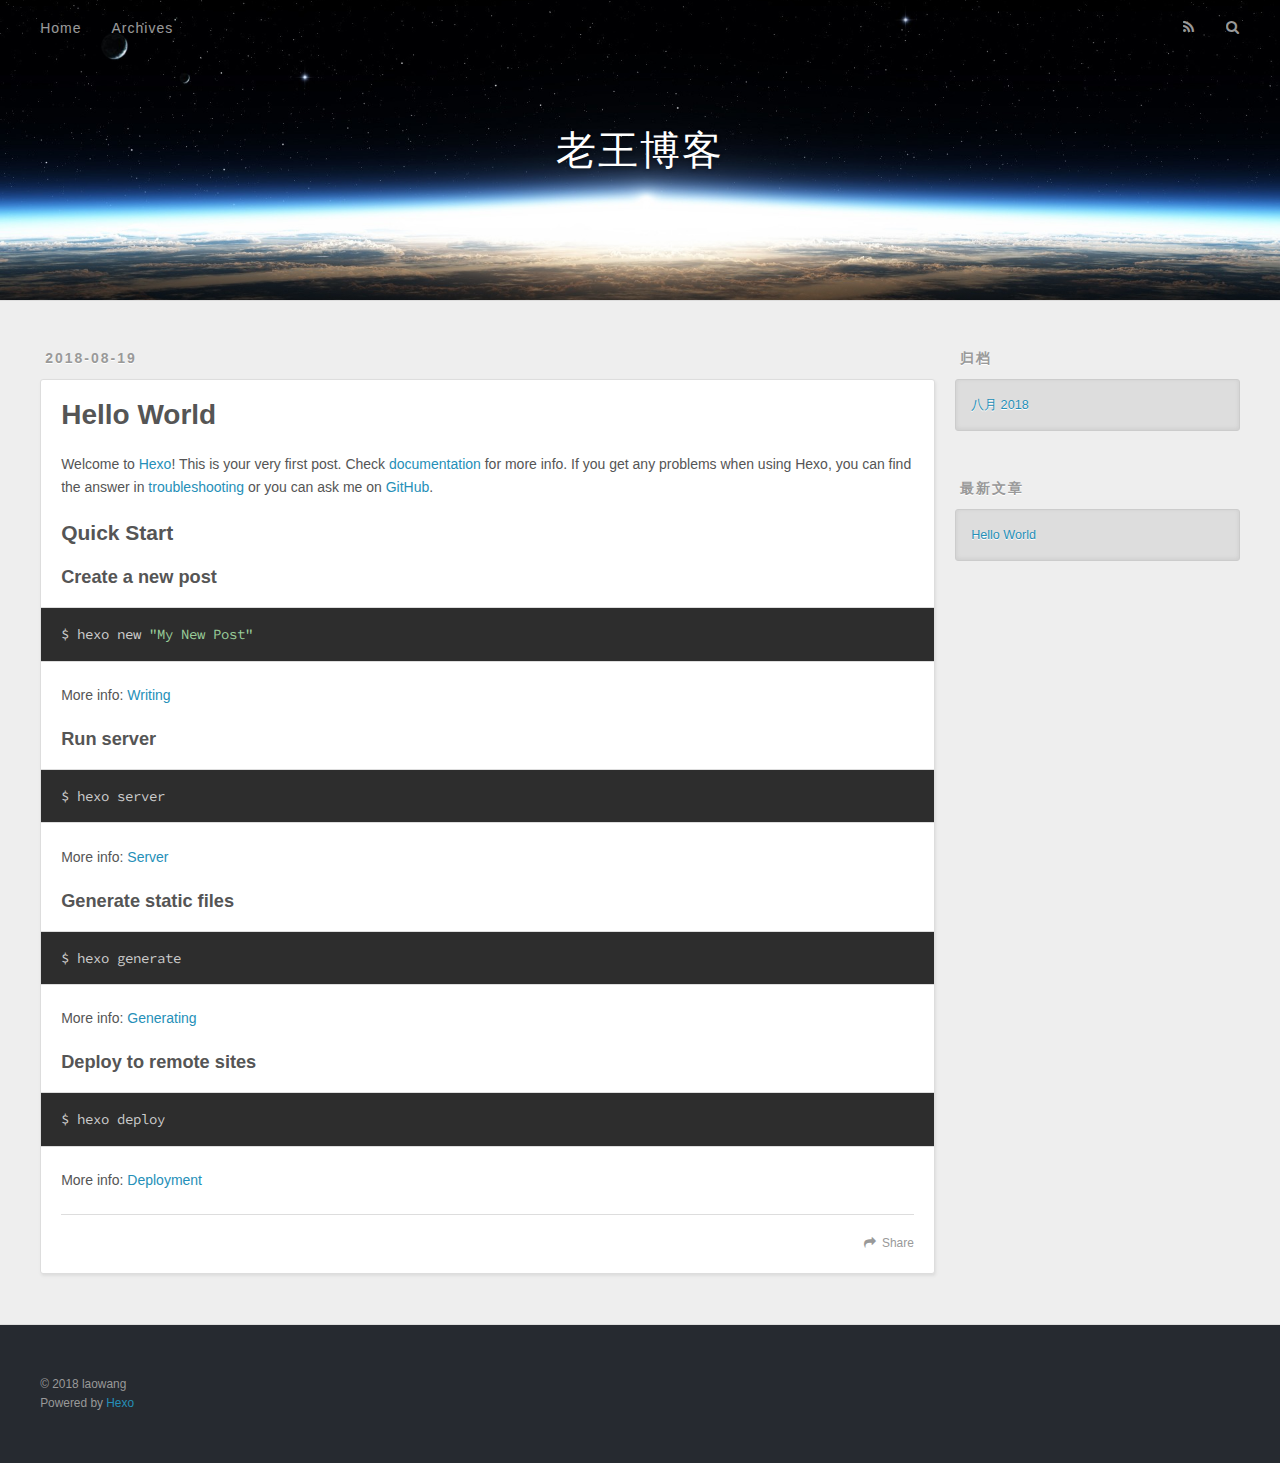
==== index.html @ c9d9ea9e "Site updated: 2018-08-23 19:59:49" ====
<!DOCTYPE html>
<html>
<head>
  <meta charset="utf-8">
  

  
  <title>老王博客</title>
  <meta name="viewport" content="width=device-width, initial-scale=1, maximum-scale=1">
  <meta name="description" content="老王在 Github 上的个人博客">
<meta property="og:type" content="website">
<meta property="og:title" content="老王博客">
<meta property="og:url" content="http://54laowang.github.io/index.html">
<meta property="og:site_name" content="老王博客">
<meta property="og:description" content="老王在 Github 上的个人博客">
<meta property="og:locale" content="zh-CN">
<meta name="twitter:card" content="summary">
<meta name="twitter:title" content="老王博客">
<meta name="twitter:description" content="老王在 Github 上的个人博客">
  
    <link rel="alternate" href="/atom.xml" title="老王博客" type="application/atom+xml">
  
  
    <link rel="icon" href="/favicon.png">
  
  
    <link href="//fonts.googleapis.com/css?family=Source+Code+Pro" rel="stylesheet" type="text/css">
  
  <link rel="stylesheet" href="/css/style.css">
</head>

<body>
  <div id="container">
    <div id="wrap">
      <header id="header">
  <div id="banner"></div>
  <div id="header-outer" class="outer">
    <div id="header-title" class="inner">
      <h1 id="logo-wrap">
        <a href="/" id="logo">老王博客</a>
      </h1>
      
    </div>
    <div id="header-inner" class="inner">
      <nav id="main-nav">
        <a id="main-nav-toggle" class="nav-icon"></a>
        
          <a class="main-nav-link" href="/">Home</a>
        
          <a class="main-nav-link" href="/archives">Archives</a>
        
      </nav>
      <nav id="sub-nav">
        
          <a id="nav-rss-link" class="nav-icon" href="/atom.xml" title="RSS Feed"></a>
        
        <a id="nav-search-btn" class="nav-icon" title="搜索"></a>
      </nav>
      <div id="search-form-wrap">
        <form action="//google.com/search" method="get" accept-charset="UTF-8" class="search-form"><input type="search" name="q" class="search-form-input" placeholder="Search"><button type="submit" class="search-form-submit">&#xF002;</button><input type="hidden" name="sitesearch" value="http://54laowang.github.io"></form>
      </div>
    </div>
  </div>
</header>
      <div class="outer">
        <section id="main">
  
    <article id="post-hello-world" class="article article-type-post" itemscope itemprop="blogPost">
  <div class="article-meta">
    <a href="/2018/08/19/hello-world/" class="article-date">
  <time datetime="2018-08-19T14:00:17.693Z" itemprop="datePublished">2018-08-19</time>
</a>
    
  </div>
  <div class="article-inner">
    
    
      <header class="article-header">
        
  
    <h1 itemprop="name">
      <a class="article-title" href="/2018/08/19/hello-world/">Hello World</a>
    </h1>
  

      </header>
    
    <div class="article-entry" itemprop="articleBody">
      
        <p>Welcome to <a href="https://hexo.io/" target="_blank" rel="noopener">Hexo</a>! This is your very first post. Check <a href="https://hexo.io/docs/" target="_blank" rel="noopener">documentation</a> for more info. If you get any problems when using Hexo, you can find the answer in <a href="https://hexo.io/docs/troubleshooting.html" target="_blank" rel="noopener">troubleshooting</a> or you can ask me on <a href="https://github.com/hexojs/hexo/issues" target="_blank" rel="noopener">GitHub</a>.</p>
<h2 id="Quick-Start"><a href="#Quick-Start" class="headerlink" title="Quick Start"></a>Quick Start</h2><h3 id="Create-a-new-post"><a href="#Create-a-new-post" class="headerlink" title="Create a new post"></a>Create a new post</h3><figure class="highlight bash"><table><tr><td class="code"><pre><span class="line">$ hexo new <span class="string">"My New Post"</span></span><br></pre></td></tr></table></figure>
<p>More info: <a href="https://hexo.io/docs/writing.html" target="_blank" rel="noopener">Writing</a></p>
<h3 id="Run-server"><a href="#Run-server" class="headerlink" title="Run server"></a>Run server</h3><figure class="highlight bash"><table><tr><td class="code"><pre><span class="line">$ hexo server</span><br></pre></td></tr></table></figure>
<p>More info: <a href="https://hexo.io/docs/server.html" target="_blank" rel="noopener">Server</a></p>
<h3 id="Generate-static-files"><a href="#Generate-static-files" class="headerlink" title="Generate static files"></a>Generate static files</h3><figure class="highlight bash"><table><tr><td class="code"><pre><span class="line">$ hexo generate</span><br></pre></td></tr></table></figure>
<p>More info: <a href="https://hexo.io/docs/generating.html" target="_blank" rel="noopener">Generating</a></p>
<h3 id="Deploy-to-remote-sites"><a href="#Deploy-to-remote-sites" class="headerlink" title="Deploy to remote sites"></a>Deploy to remote sites</h3><figure class="highlight bash"><table><tr><td class="code"><pre><span class="line">$ hexo deploy</span><br></pre></td></tr></table></figure>
<p>More info: <a href="https://hexo.io/docs/deployment.html" target="_blank" rel="noopener">Deployment</a></p>

      
    </div>
    <footer class="article-footer">
      <a data-url="http://54laowang.github.io/2018/08/19/hello-world/" data-id="cjl10sumn0000iwtxurphj8ek" class="article-share-link">Share</a>
      
      
    </footer>
  </div>
  
</article>


  


</section>
        
          <aside id="sidebar">
  
    

  
    

  
    
  
    
  <div class="widget-wrap">
    <h3 class="widget-title">归档</h3>
    <div class="widget">
      <ul class="archive-list"><li class="archive-list-item"><a class="archive-list-link" href="/archives/2018/08/">八月 2018</a></li></ul>
    </div>
  </div>


  
    
  <div class="widget-wrap">
    <h3 class="widget-title">最新文章</h3>
    <div class="widget">
      <ul>
        
          <li>
            <a href="/2018/08/19/hello-world/">Hello World</a>
          </li>
        
      </ul>
    </div>
  </div>

  
</aside>
        
      </div>
      <footer id="footer">
  
  <div class="outer">
    <div id="footer-info" class="inner">
      &copy; 2018 laowang<br>
      Powered by <a href="http://hexo.io/" target="_blank">Hexo</a>
    </div>
  </div>
</footer>
    </div>
    <nav id="mobile-nav">
  
    <a href="/" class="mobile-nav-link">Home</a>
  
    <a href="/archives" class="mobile-nav-link">Archives</a>
  
</nav>
    

<script src="http://apps.bdimg.com/libs/jquery/2.1.3/jquery.min.js"></script>


  <link rel="stylesheet" href="/fancybox/jquery.fancybox.css">
  <script src="/fancybox/jquery.fancybox.pack.js"></script>


<script src="/js/script.js"></script>



  </div>
</body>
</html>
---- css/style.css ----
body {
  width: 100%;
}
body:before,
body:after {
  content: "";
  display: table;
}
body:after {
  clear: both;
}
html,
body,
div,
span,
applet,
object,
iframe,
h1,
h2,
h3,
h4,
h5,
h6,
p,
blockquote,
pre,
a,
abbr,
acronym,
address,
big,
cite,
code,
del,
dfn,
em,
img,
ins,
kbd,
q,
s,
samp,
small,
strike,
strong,
sub,
sup,
tt,
var,
dl,
dt,
dd,
ol,
ul,
li,
fieldset,
form,
label,
legend,
table,
caption,
tbody,
tfoot,
thead,
tr,
th,
td {
  margin: 0;
  padding: 0;
  border: 0;
  outline: 0;
  font-weight: inherit;
  font-style: inherit;
  font-family: inherit;
  font-size: 100%;
  vertical-align: baseline;
}
body {
  line-height: 1;
  color: #000;
  background: #fff;
}
ol,
ul {
  list-style: none;
}
table {
  border-collapse: separate;
  border-spacing: 0;
  vertical-align: middle;
}
caption,
th,
td {
  text-align: left;
  font-weight: normal;
  vertical-align: middle;
}
a img {
  border: none;
}
input,
button {
  margin: 0;
  padding: 0;
}
input::-moz-focus-inner,
button::-moz-focus-inner {
  border: 0;
  padding: 0;
}
@font-face {
  font-family: FontAwesome;
  font-style: normal;
  font-weight: normal;
  src: url("fonts/fontawesome-webfont.eot?v=#4.0.3");
  src: url("fonts/fontawesome-webfont.eot?#iefix&v=#4.0.3") format("embedded-opentype"), url("fonts/fontawesome-webfont.woff?v=#4.0.3") format("woff"), url("fonts/fontawesome-webfont.ttf?v=#4.0.3") format("truetype"), url("fonts/fontawesome-webfont.svg#fontawesomeregular?v=#4.0.3") format("svg");
}
html,
body,
#container {
  height: 100%;
}
body {
  background: #eee;
  font: 14px -apple-system, BlinkMacSystemFont, "Segoe UI", "Roboto", "Oxygen", "Ubuntu", "Cantarell", "Fira Sans", "Droid Sans", "Helvetica Neue", sans-serif;
  -webkit-text-size-adjust: 100%;
}
.outer {
  max-width: 1220px;
  margin: 0 auto;
  padding: 0 20px;
}
.outer:before,
.outer:after {
  content: "";
  display: table;
}
.outer:after {
  clear: both;
}
.inner {
  display: inline;
  float: left;
  width: 98.33333333333333%;
  margin: 0 0.833333333333333%;
}
.left,
.alignleft {
  float: left;
}
.right,
.alignright {
  float: right;
}
.clear {
  clear: both;
}
#container {
  position: relative;
}
.mobile-nav-on {
  overflow: hidden;
}
#wrap {
  height: 100%;
  width: 100%;
  position: absolute;
  top: 0;
  left: 0;
  -webkit-transition: 0.2s ease-out;
  -moz-transition: 0.2s ease-out;
  -ms-transition: 0.2s ease-out;
  transition: 0.2s ease-out;
  z-index: 1;
  background: #eee;
}
.mobile-nav-on #wrap {
  left: 280px;
}
@media screen and (min-width: 768px) {
  #main {
    display: inline;
    float: left;
    width: 73.33333333333333%;
    margin: 0 0.833333333333333%;
  }
}
.article-date,
.article-category-link,
.archive-year,
.widget-title {
  text-decoration: none;
  text-transform: uppercase;
  letter-spacing: 2px;
  color: #999;
  margin-bottom: 1em;
  margin-left: 5px;
  line-height: 1em;
  text-shadow: 0 1px #fff;
  font-weight: bold;
}
.article-inner,
.archive-article-inner {
  background: #fff;
  -webkit-box-shadow: 1px 2px 3px #ddd;
  box-shadow: 1px 2px 3px #ddd;
  border: 1px solid #ddd;
  border-radius: 3px;
}
.article-entry h1,
.widget h1 {
  font-size: 2em;
}
.article-entry h2,
.widget h2 {
  font-size: 1.5em;
}
.article-entry h3,
.widget h3 {
  font-size: 1.3em;
}
.article-entry h4,
.widget h4 {
  font-size: 1.2em;
}
.article-entry h5,
.widget h5 {
  font-size: 1em;
}
.article-entry h6,
.widget h6 {
  font-size: 1em;
  color: #999;
}
.article-entry hr,
.widget hr {
  border: 1px dashed #ddd;
}
.article-entry strong,
.widget strong {
  font-weight: bold;
}
.article-entry em,
.widget em,
.article-entry cite,
.widget cite {
  font-style: italic;
}
.article-entry sup,
.widget sup,
.article-entry sub,
.widget sub {
  font-size: 0.75em;
  line-height: 0;
  position: relative;
  vertical-align: baseline;
}
.article-entry sup,
.widget sup {
  top: -0.5em;
}
.article-entry sub,
.widget sub {
  bottom: -0.2em;
}
.article-entry small,
.widget small {
  font-size: 0.85em;
}
.article-entry acronym,
.widget acronym,
.article-entry abbr,
.widget abbr {
  border-bottom: 1px dotted;
}
.article-entry ul,
.widget ul,
.article-entry ol,
.widget ol,
.article-entry dl,
.widget dl {
  margin: 0 20px;
  line-height: 1.6em;
}
.article-entry ul ul,
.widget ul ul,
.article-entry ol ul,
.widget ol ul,
.article-entry ul ol,
.widget ul ol,
.article-entry ol ol,
.widget ol ol {
  margin-top: 0;
  margin-bottom: 0;
}
.article-entry ul,
.widget ul {
  list-style: disc;
}
.article-entry ol,
.widget ol {
  list-style: decimal;
}
.article-entry dt,
.widget dt {
  font-weight: bold;
}
#header {
  height: 300px;
  position: relative;
  border-bottom: 1px solid #ddd;
}
#header:before,
#header:after {
  content: "";
  position: absolute;
  left: 0;
  right: 0;
  height: 40px;
}
#header:before {
  top: 0;
  background: -webkit-linear-gradient(rgba(0,0,0,0.2), transparent);
  background: -moz-linear-gradient(rgba(0,0,0,0.2), transparent);
  background: -ms-linear-gradient(rgba(0,0,0,0.2), transparent);
  background: linear-gradient(rgba(0,0,0,0.2), transparent);
}
#header:after {
  bottom: 0;
  background: -webkit-linear-gradient(transparent, rgba(0,0,0,0.2));
  background: -moz-linear-gradient(transparent, rgba(0,0,0,0.2));
  background: -ms-linear-gradient(transparent, rgba(0,0,0,0.2));
  background: linear-gradient(transparent, rgba(0,0,0,0.2));
}
#header-outer {
  height: 100%;
  position: relative;
}
#header-inner {
  position: relative;
  overflow: hidden;
}
#banner {
  position: absolute;
  top: 0;
  left: 0;
  width: 100%;
  height: 100%;
  background: url("images/banner.jpg") center #000;
  -webkit-background-size: cover;
  -moz-background-size: cover;
  background-size: cover;
  z-index: -1;
}
#header-title {
  text-align: center;
  height: 40px;
  position: absolute;
  top: 50%;
  left: 0;
  margin-top: -20px;
}
#logo,
#subtitle {
  text-decoration: none;
  color: #fff;
  font-weight: 300;
  text-shadow: 0 1px 4px rgba(0,0,0,0.3);
}
#logo {
  font-size: 40px;
  line-height: 40px;
  letter-spacing: 2px;
}
#subtitle {
  font-size: 16px;
  line-height: 16px;
  letter-spacing: 1px;
}
#subtitle-wrap {
  margin-top: 16px;
}
#main-nav {
  float: left;
  margin-left: -15px;
}
.nav-icon,
.main-nav-link {
  float: left;
  color: #fff;
  opacity: 0.6;
  text-decoration: none;
  text-shadow: 0 1px rgba(0,0,0,0.2);
  -webkit-transition: opacity 0.2s;
  -moz-transition: opacity 0.2s;
  -ms-transition: opacity 0.2s;
  transition: opacity 0.2s;
  display: block;
  padding: 20px 15px;
}
.nav-icon:hover,
.main-nav-link:hover {
  opacity: 1;
}
.nav-icon {
  font-family: FontAwesome;
  text-align: center;
  font-size: 14px;
  width: 14px;
  height: 14px;
  padding: 20px 15px;
  position: relative;
  cursor: pointer;
}
.main-nav-link {
  font-weight: 300;
  letter-spacing: 1px;
}
@media screen and (max-width: 479px) {
  .main-nav-link {
    display: none;
  }
}
#main-nav-toggle {
  display: none;
}
#main-nav-toggle:before {
  content: "\f0c9";
}
@media screen and (max-width: 479px) {
  #main-nav-toggle {
    display: block;
  }
}
#sub-nav {
  float: right;
  margin-right: -15px;
}
#nav-rss-link:before {
  content: "\f09e";
}
#nav-search-btn:before {
  content: "\f002";
}
#search-form-wrap {
  position: absolute;
  top: 15px;
  width: 150px;
  height: 30px;
  right: -150px;
  opacity: 0;
  -webkit-transition: 0.2s ease-out;
  -moz-transition: 0.2s ease-out;
  -ms-transition: 0.2s ease-out;
  transition: 0.2s ease-out;
}
#search-form-wrap.on {
  opacity: 1;
  right: 0;
}
@media screen and (max-width: 479px) {
  #search-form-wrap {
    width: 100%;
    right: -100%;
  }
}
.search-form {
  position: absolute;
  top: 0;
  left: 0;
  right: 0;
  background: #fff;
  padding: 5px 15px;
  border-radius: 15px;
  -webkit-box-shadow: 0 0 10px rgba(0,0,0,0.3);
  box-shadow: 0 0 10px rgba(0,0,0,0.3);
}
.search-form-input {
  border: none;
  background: none;
  color: #555;
  width: 100%;
  font: 13px -apple-system, BlinkMacSystemFont, "Segoe UI", "Roboto", "Oxygen", "Ubuntu", "Cantarell", "Fira Sans", "Droid Sans", "Helvetica Neue", sans-serif;
  outline: none;
}
.search-form-input::-webkit-search-results-decoration,
.search-form-input::-webkit-search-cancel-button {
  -webkit-appearance: none;
}
.search-form-submit {
  position: absolute;
  top: 50%;
  right: 10px;
  margin-top: -7px;
  font: 13px FontAwesome;
  border: none;
  background: none;
  color: #bbb;
  cursor: pointer;
}
.search-form-submit:hover,
.search-form-submit:focus {
  color: #777;
}
.article {
  margin: 50px 0;
}
.article-inner {
  overflow: hidden;
}
.article-meta:before,
.article-meta:after {
  content: "";
  display: table;
}
.article-meta:after {
  clear: both;
}
.article-date {
  float: left;
}
.article-category {
  float: left;
  line-height: 1em;
  color: #ccc;
  text-shadow: 0 1px #fff;
  margin-left: 8px;
}
.article-category:before {
  content: "\2022";
}
.article-category-link {
  margin: 0 12px 1em;
}
.article-header {
  padding: 20px 20px 0;
}
.article-title {
  text-decoration: none;
  font-size: 2em;
  font-weight: bold;
  color: #555;
  line-height: 1.1em;
  -webkit-transition: color 0.2s;
  -moz-transition: color 0.2s;
  -ms-transition: color 0.2s;
  transition: color 0.2s;
}
a.article-title:hover {
  color: #258fb8;
}
.article-entry {
  color: #555;
  padding: 0 20px;
}
.article-entry:before,
.article-entry:after {
  content: "";
  display: table;
}
.article-entry:after {
  clear: both;
}
.article-entry p,
.article-entry table {
  line-height: 1.6em;
  margin: 1.6em 0;
}
.article-entry h1,
.article-entry h2,
.article-entry h3,
.article-entry h4,
.article-entry h5,
.article-entry h6 {
  font-weight: bold;
}
.article-entry h1,
.article-entry h2,
.article-entry h3,
.article-entry h4,
.article-entry h5,
.article-entry h6 {
  line-height: 1.1em;
  margin: 1.1em 0;
}
.article-entry a {
  color: #258fb8;
  text-decoration: none;
}
.article-entry a:hover {
  text-decoration: underline;
}
.article-entry ul,
.article-entry ol,
.article-entry dl {
  margin-top: 1.6em;
  margin-bottom: 1.6em;
}
.article-entry img,
.article-entry video {
  max-width: 100%;
  height: auto;
  display: block;
  margin: auto;
}
.article-entry iframe {
  border: none;
}
.article-entry table {
  width: 100%;
  border-collapse: collapse;
  border-spacing: 0;
}
.article-entry th {
  font-weight: bold;
  border-bottom: 3px solid #ddd;
  padding-bottom: 0.5em;
}
.article-entry td {
  border-bottom: 1px solid #ddd;
  padding: 10px 0;
}
.article-entry blockquote {
  font-family: Georgia, "Times New Roman", serif;
  font-size: 1.4em;
  margin: 1.6em 20px;
  text-align: center;
}
.article-entry blockquote footer {
  font-size: 14px;
  margin: 1.6em 0;
  font-family: -apple-system, BlinkMacSystemFont, "Segoe UI", "Roboto", "Oxygen", "Ubuntu", "Cantarell", "Fira Sans", "Droid Sans", "Helvetica Neue", sans-serif;
}
.article-entry blockquote footer cite:before {
  content: "—";
  padding: 0 0.5em;
}
.article-entry .pullquote {
  text-align: left;
  width: 45%;
  margin: 0;
}
.article-entry .pullquote.left {
  margin-left: 0.5em;
  margin-right: 1em;
}
.article-entry .pullquote.right {
  margin-right: 0.5em;
  margin-left: 1em;
}
.article-entry .caption {
  color: #999;
  display: block;
  font-size: 0.9em;
  margin-top: 0.5em;
  position: relative;
  text-align: center;
}
.article-entry .video-container {
  position: relative;
  padding-top: 56.25%;
  height: 0;
  overflow: hidden;
}
.article-entry .video-container iframe,
.article-entry .video-container object,
.article-entry .video-container embed {
  position: absolute;
  top: 0;
  left: 0;
  width: 100%;
  height: 100%;
  margin-top: 0;
}
.article-more-link a {
  display: inline-block;
  line-height: 1em;
  padding: 6px 15px;
  border-radius: 15px;
  background: #eee;
  color: #999;
  text-shadow: 0 1px #fff;
  text-decoration: none;
}
.article-more-link a:hover {
  background: #258fb8;
  color: #fff;
  text-decoration: none;
  text-shadow: 0 1px #1e7293;
}
.article-footer {
  font-size: 0.85em;
  line-height: 1.6em;
  border-top: 1px solid #ddd;
  padding-top: 1.6em;
  margin: 0 20px 20px;
}
.article-footer:before,
.article-footer:after {
  content: "";
  display: table;
}
.article-footer:after {
  clear: both;
}
.article-footer a {
  color: #999;
  text-decoration: none;
}
.article-footer a:hover {
  color: #555;
}
.article-tag-list-item {
  float: left;
  margin-right: 10px;
}
.article-tag-list-link:before {
  content: "#";
}
.article-comment-link {
  float: right;
}
.article-comment-link:before {
  content: "\f075";
  font-family: FontAwesome;
  padding-right: 8px;
}
.article-share-link {
  cursor: pointer;
  float: right;
  margin-left: 20px;
}
.article-share-link:before {
  content: "\f064";
  font-family: FontAwesome;
  padding-right: 6px;
}
#article-nav {
  position: relative;
}
#article-nav:before,
#article-nav:after {
  content: "";
  display: table;
}
#article-nav:after {
  clear: both;
}
@media screen and (min-width: 768px) {
  #article-nav {
    margin: 50px 0;
  }
  #article-nav:before {
    width: 8px;
    height: 8px;
    position: absolute;
    top: 50%;
    left: 50%;
    margin-top: -4px;
    margin-left: -4px;
    content: "";
    border-radius: 50%;
    background: #ddd;
    -webkit-box-shadow: 0 1px 2px #fff;
    box-shadow: 0 1px 2px #fff;
  }
}
.article-nav-link-wrap {
  text-decoration: none;
  text-shadow: 0 1px #fff;
  color: #999;
  -webkit-box-sizing: border-box;
  -moz-box-sizing: border-box;
  box-sizing: border-box;
  margin-top: 50px;
  text-align: center;
  display: block;
}
.article-nav-link-wrap:hover {
  color: #555;
}
@media screen and (min-width: 768px) {
  .article-nav-link-wrap {
    width: 50%;
    margin-top: 0;
  }
}
@media screen and (min-width: 768px) {
  #article-nav-newer {
    float: left;
    text-align: right;
    padding-right: 20px;
  }
}
@media screen and (min-width: 768px) {
  #article-nav-older {
    float: right;
    text-align: left;
    padding-left: 20px;
  }
}
.article-nav-caption {
  text-transform: uppercase;
  letter-spacing: 2px;
  color: #ddd;
  line-height: 1em;
  font-weight: bold;
}
#article-nav-newer .article-nav-caption {
  margin-right: -2px;
}
.article-nav-title {
  font-size: 0.85em;
  line-height: 1.6em;
  margin-top: 0.5em;
}
.article-share-box {
  position: absolute;
  display: none;
  background: #fff;
  -webkit-box-shadow: 1px 2px 10px rgba(0,0,0,0.2);
  box-shadow: 1px 2px 10px rgba(0,0,0,0.2);
  border-radius: 3px;
  margin-left: -145px;
  overflow: hidden;
  z-index: 1;
}
.article-share-box.on {
  display: block;
}
.article-share-input {
  width: 100%;
  background: none;
  -webkit-box-sizing: border-box;
  -moz-box-sizing: border-box;
  box-sizing: border-box;
  font: 14px -apple-system, BlinkMacSystemFont, "Segoe UI", "Roboto", "Oxygen", "Ubuntu", "Cantarell", "Fira Sans", "Droid Sans", "Helvetica Neue", sans-serif;
  padding: 0 15px;
  color: #555;
  outline: none;
  border: 1px solid #ddd;
  border-radius: 3px 3px 0 0;
  height: 36px;
  line-height: 36px;
}
.article-share-links {
  background: #eee;
}
.article-share-links:before,
.article-share-links:after {
  content: "";
  display: table;
}
.article-share-links:after {
  clear: both;
}
.article-share-twitter,
.article-share-facebook,
.article-share-pinterest,
.article-share-google {
  width: 50px;
  height: 36px;
  display: block;
  float: left;
  position: relative;
  color: #999;
  text-shadow: 0 1px #fff;
}
.article-share-twitter:before,
.article-share-facebook:before,
.article-share-pinterest:before,
.article-share-google:before {
  font-size: 20px;
  font-family: FontAwesome;
  width: 20px;
  height: 20px;
  position: absolute;
  top: 50%;
  left: 50%;
  margin-top: -10px;
  margin-left: -10px;
  text-align: center;
}
.article-share-twitter:hover,
.article-share-facebook:hover,
.article-share-pinterest:hover,
.article-share-google:hover {
  color: #fff;
}
.article-share-twitter:before {
  content: "\f099";
}
.article-share-twitter:hover {
  background: #00aced;
  text-shadow: 0 1px #008abe;
}
.article-share-facebook:before {
  content: "\f09a";
}
.article-share-facebook:hover {
  background: #3b5998;
  text-shadow: 0 1px #2f477a;
}
.article-share-pinterest:before {
  content: "\f0d2";
}
.article-share-pinterest:hover {
  background: #cb2027;
  text-shadow: 0 1px #a21a1f;
}
.article-share-google:before {
  content: "\f0d5";
}
.article-share-google:hover {
  background: #dd4b39;
  text-shadow: 0 1px #be3221;
}
.article-gallery {
  background: #000;
  position: relative;
}
.article-gallery-photos {
  position: relative;
  overflow: hidden;
}
.article-gallery-img {
  display: none;
  max-width: 100%;
}
.article-gallery-img:first-child {
  display: block;
}
.article-gallery-img.loaded {
  position: absolute;
  display: block;
}
.article-gallery-img img {
  display: block;
  max-width: 100%;
  margin: 0 auto;
}
#comments {
  background: #fff;
  -webkit-box-shadow: 1px 2px 3px #ddd;
  box-shadow: 1px 2px 3px #ddd;
  padding: 20px;
  border: 1px solid #ddd;
  border-radius: 3px;
  margin: 50px 0;
}
#comments a {
  color: #258fb8;
}
.archives-wrap {
  margin: 50px 0;
}
.archives:before,
.archives:after {
  content: "";
  display: table;
}
.archives:after {
  clear: both;
}
.archive-year-wrap {
  margin-bottom: 1em;
}
.archives {
  -webkit-column-gap: 10px;
  -moz-column-gap: 10px;
  column-gap: 10px;
}
@media screen and (min-width: 480px) and (max-width: 767px) {
  .archives {
    -webkit-column-count: 2;
    -moz-column-count: 2;
    column-count: 2;
  }
}
@media screen and (min-width: 768px) {
  .archives {
    -webkit-column-count: 3;
    -moz-column-count: 3;
    column-count: 3;
  }
}
.archive-article {
  -webkit-column-break-inside: avoid;
  page-break-inside: avoid;
  overflow: hidden;
  break-inside: avoid-column;
}
.archive-article-inner {
  padding: 10px;
  margin-bottom: 15px;
}
.archive-article-title {
  text-decoration: none;
  font-weight: bold;
  color: #555;
  -webkit-transition: color 0.2s;
  -moz-transition: color 0.2s;
  -ms-transition: color 0.2s;
  transition: color 0.2s;
  line-height: 1.6em;
}
.archive-article-title:hover {
  color: #258fb8;
}
.archive-article-footer {
  margin-top: 1em;
}
.archive-article-date {
  color: #999;
  text-decoration: none;
  font-size: 0.85em;
  line-height: 1em;
  margin-bottom: 0.5em;
  display: block;
}
#page-nav {
  margin: 50px auto;
  background: #fff;
  -webkit-box-shadow: 1px 2px 3px #ddd;
  box-shadow: 1px 2px 3px #ddd;
  border: 1px solid #ddd;
  border-radius: 3px;
  text-align: center;
  color: #999;
  overflow: hidden;
}
#page-nav:before,
#page-nav:after {
  content: "";
  display: table;
}
#page-nav:after {
  clear: both;
}
#page-nav a,
#page-nav span {
  padding: 10px 20px;
  line-height: 1;
  height: 2ex;
}
#page-nav a {
  color: #999;
  text-decoration: none;
}
#page-nav a:hover {
  background: #999;
  color: #fff;
}
#page-nav .prev {
  float: left;
}
#page-nav .next {
  float: right;
}
#page-nav .page-number {
  display: inline-block;
}
@media screen and (max-width: 479px) {
  #page-nav .page-number {
    display: none;
  }
}
#page-nav .current {
  color: #555;
  font-weight: bold;
}
#page-nav .space {
  color: #ddd;
}
#footer {
  background: #262a30;
  padding: 50px 0;
  border-top: 1px solid #ddd;
  color: #999;
}
#footer a {
  color: #258fb8;
  text-decoration: none;
}
#footer a:hover {
  text-decoration: underline;
}
#footer-info {
  line-height: 1.6em;
  font-size: 0.85em;
}
.article-entry pre,
.article-entry .highlight {
  background: #2d2d2d;
  margin: 0 -20px;
  padding: 15px 20px;
  border-style: solid;
  border-color: #ddd;
  border-width: 1px 0;
  overflow: auto;
  color: #ccc;
  line-height: 22.400000000000002px;
}
.article-entry .highlight .gutter pre,
.article-entry .gist .gist-file .gist-data .line-numbers {
  color: #666;
  font-size: 0.85em;
}
.article-entry pre,
.article-entry code {
  font-family: "Source Code Pro", Consolas, Monaco, Menlo, Consolas, monospace;
}
.article-entry code {
  background: #eee;
  text-shadow: 0 1px #fff;
  padding: 0 0.3em;
}
.article-entry pre code {
  background: none;
  text-shadow: none;
  padding: 0;
}
.article-entry .highlight pre {
  border: none;
  margin: 0;
  padding: 0;
}
.article-entry .highlight table {
  margin: 0;
  width: auto;
}
.article-entry .highlight td {
  border: none;
  padding: 0;
}
.article-entry .highlight figcaption {
  font-size: 0.85em;
  color: #999;
  line-height: 1em;
  margin-bottom: 1em;
}
.article-entry .highlight figcaption:before,
.article-entry .highlight figcaption:after {
  content: "";
  display: table;
}
.article-entry .highlight figcaption:after {
  clear: both;
}
.article-entry .highlight figcaption a {
  float: right;
}
.article-entry .highlight .gutter pre {
  text-align: right;
  padding-right: 20px;
}
.article-entry .highlight .line {
  height: 22.400000000000002px;
}
.article-entry .highlight .line.marked {
  background: #515151;
}
.article-entry .gist {
  margin: 0 -20px;
  border-style: solid;
  border-color: #ddd;
  border-width: 1px 0;
  background: #2d2d2d;
  padding: 15px 20px 15px 0;
}
.article-entry .gist .gist-file {
  border: none;
  font-family: "Source Code Pro", Consolas, Monaco, Menlo, Consolas, monospace;
  margin: 0;
}
.article-entry .gist .gist-file .gist-data {
  background: none;
  border: none;
}
.article-entry .gist .gist-file .gist-data .line-numbers {
  background: none;
  border: none;
  padding: 0 20px 0 0;
}
.article-entry .gist .gist-file .gist-data .line-data {
  padding: 0 !important;
}
.article-entry .gist .gist-file .highlight {
  margin: 0;
  padding: 0;
  border: none;
}
.article-entry .gist .gist-file .gist-meta {
  background: #2d2d2d;
  color: #999;
  font: 0.85em -apple-system, BlinkMacSystemFont, "Segoe UI", "Roboto", "Oxygen", "Ubuntu", "Cantarell", "Fira Sans", "Droid Sans", "Helvetica Neue", sans-serif;
  text-shadow: 0 0;
  padding: 0;
  margin-top: 1em;
  margin-left: 20px;
}
.article-entry .gist .gist-file .gist-meta a {
  color: #258fb8;
  font-weight: normal;
}
.article-entry .gist .gist-file .gist-meta a:hover {
  text-decoration: underline;
}
pre .comment,
pre .title {
  color: #999;
}
pre .variable,
pre .attribute,
pre .tag,
pre .regexp,
pre .ruby .constant,
pre .xml .tag .title,
pre .xml .pi,
pre .xml .doctype,
pre .html .doctype,
pre .css .id,
pre .css .class,
pre .css .pseudo {
  color: #f2777a;
}
pre .number,
pre .preprocessor,
pre .built_in,
pre .literal,
pre .params,
pre .constant {
  color: #f99157;
}
pre .class,
pre .ruby .class .title,
pre .css .rules .attribute {
  color: #9c9;
}
pre .string,
pre .value,
pre .inheritance,
pre .header,
pre .ruby .symbol,
pre .xml .cdata {
  color: #9c9;
}
pre .css .hexcolor {
  color: #6cc;
}
pre .function,
pre .python .decorator,
pre .python .title,
pre .ruby .function .title,
pre .ruby .title .keyword,
pre .perl .sub,
pre .javascript .title,
pre .coffeescript .title {
  color: #69c;
}
pre .keyword,
pre .javascript .function {
  color: #c9c;
}
@media screen and (max-width: 479px) {
  #mobile-nav {
    position: absolute;
    top: 0;
    left: 0;
    width: 280px;
    height: 100%;
    background: #191919;
    border-right: 1px solid #fff;
  }
}
@media screen and (max-width: 479px) {
  .mobile-nav-link {
    display: block;
    color: #999;
    text-decoration: none;
    padding: 15px 20px;
    font-weight: bold;
  }
  .mobile-nav-link:hover {
    color: #fff;
  }
}
@media screen and (min-width: 768px) {
  #sidebar {
    display: inline;
    float: left;
    width: 23.333333333333332%;
    margin: 0 0.833333333333333%;
  }
}
.widget-wrap {
  margin: 50px 0;
}
.widget {
  color: #777;
  text-shadow: 0 1px #fff;
  background: #ddd;
  -webkit-box-shadow: 0 -1px 4px #ccc inset;
  box-shadow: 0 -1px 4px #ccc inset;
  border: 1px solid #ccc;
  padding: 15px;
  border-radius: 3px;
}
.widget a {
  color: #258fb8;
  text-decoration: none;
}
.widget a:hover {
  text-decoration: underline;
}
.widget ul ul,
.widget ol ul,
.widget dl ul,
.widget ul ol,
.widget ol ol,
.widget dl ol,
.widget ul dl,
.widget ol dl,
.widget dl dl {
  margin-left: 15px;
  list-style: disc;
}
.widget {
  line-height: 1.6em;
  word-wrap: break-word;
  font-size: 0.9em;
}
.widget ul,
.widget ol {
  list-style: none;
  margin: 0;
}
.widget ul ul,
.widget ol ul,
.widget ul ol,
.widget ol ol {
  margin: 0 20px;
}
.widget ul ul,
.widget ol ul {
  list-style: disc;
}
.widget ul ol,
.widget ol ol {
  list-style: decimal;
}
.category-list-count,
.tag-list-count,
.archive-list-count {
  padding-left: 5px;
  color: #999;
  font-size: 0.85em;
}
.category-list-count:before,
.tag-list-count:before,
.archive-list-count:before {
  content: "(";
}
.category-list-count:after,
.tag-list-count:after,
.archive-list-count:after {
  content: ")";
}
.tagcloud a {
  margin-right: 5px;
  display: inline-block;
}
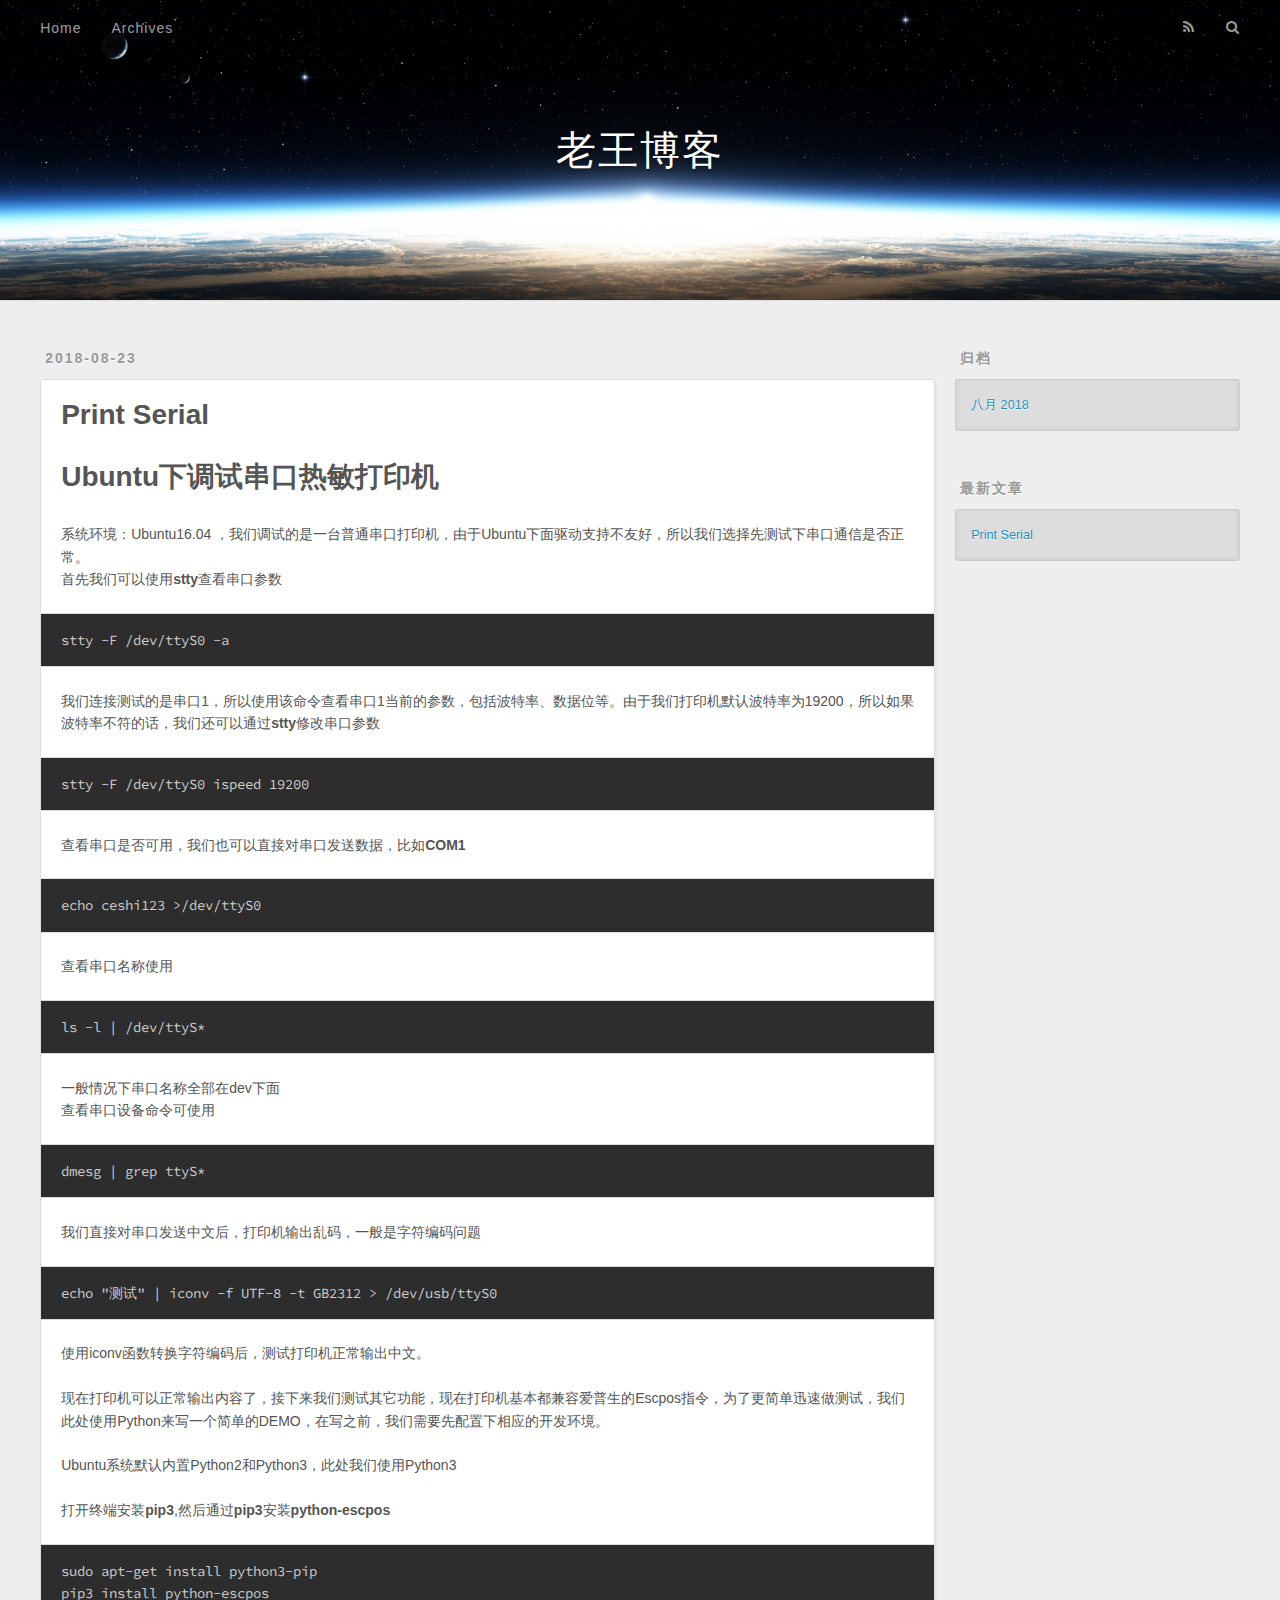
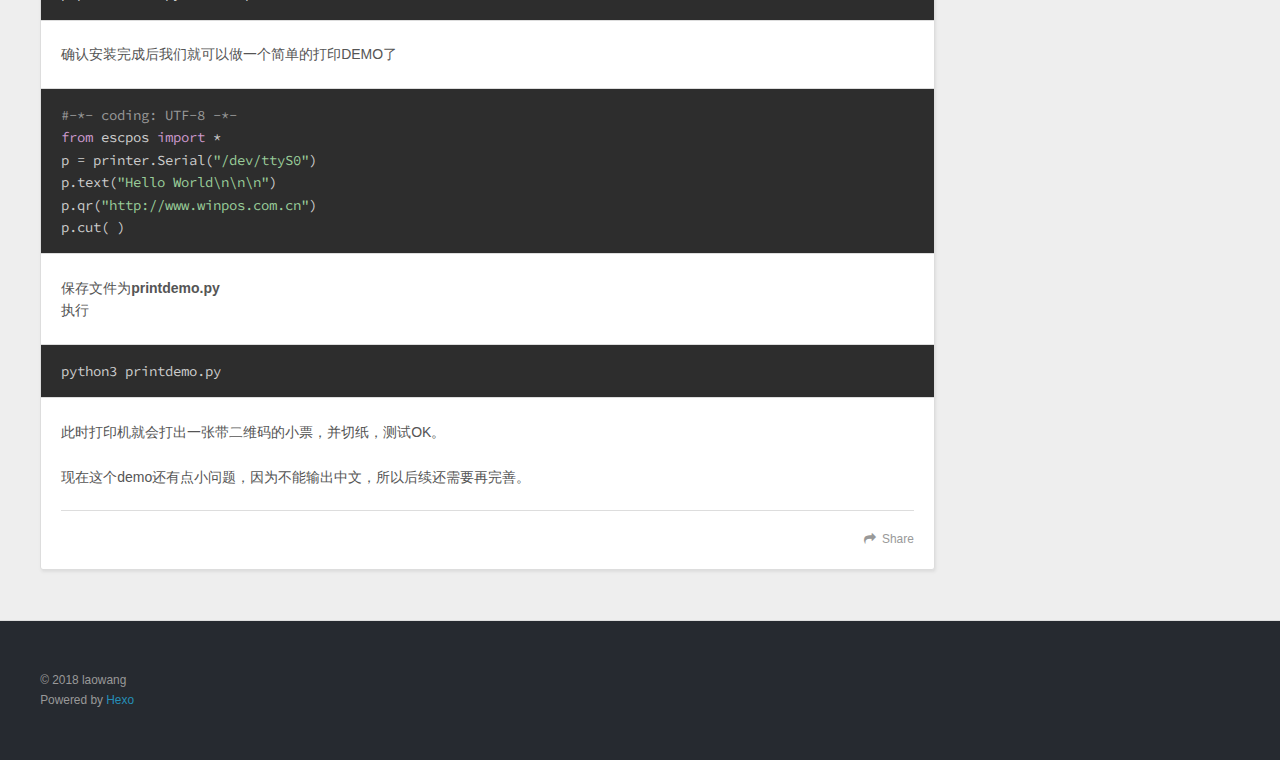
==== commit 38eee078: "Site updated: 2018-08-24 07:22:40" ====
--- a/index.html
+++ b/index.html
@@ -65,10 +65,10 @@
       <div class="outer">
         <section id="main">
   
-    <article id="post-hello-world" class="article article-type-post" itemscope itemprop="blogPost">
+    <article id="post-print-serial" class="article article-type-post" itemscope itemprop="blogPost">
   <div class="article-meta">
-    <a href="/2018/08/19/hello-world/" class="article-date">
-  <time datetime="2018-08-19T14:00:17.693Z" itemprop="datePublished">2018-08-19</time>
+    <a href="/2018/08/23/print-serial/" class="article-date">
+  <time datetime="2018-08-23T11:33:11.000Z" itemprop="datePublished">2018-08-23</time>
 </a>
     
   </div>
@@ -79,7 +79,7 @@
         
   
     <h1 itemprop="name">
-      <a class="article-title" href="/2018/08/19/hello-world/">Hello World</a>
+      <a class="article-title" href="/2018/08/23/print-serial/">Print Serial</a>
     </h1>
   
 
@@ -87,20 +87,26 @@
     
     <div class="article-entry" itemprop="articleBody">
       
-        <p>Welcome to <a href="https://hexo.io/" target="_blank" rel="noopener">Hexo</a>! This is your very first post. Check <a href="https://hexo.io/docs/" target="_blank" rel="noopener">documentation</a> for more info. If you get any problems when using Hexo, you can find the answer in <a href="https://hexo.io/docs/troubleshooting.html" target="_blank" rel="noopener">troubleshooting</a> or you can ask me on <a href="https://github.com/hexojs/hexo/issues" target="_blank" rel="noopener">GitHub</a>.</p>
-<h2 id="Quick-Start"><a href="#Quick-Start" class="headerlink" title="Quick Start"></a>Quick Start</h2><h3 id="Create-a-new-post"><a href="#Create-a-new-post" class="headerlink" title="Create a new post"></a>Create a new post</h3><figure class="highlight bash"><table><tr><td class="code"><pre><span class="line">$ hexo new <span class="string">"My New Post"</span></span><br></pre></td></tr></table></figure>
-<p>More info: <a href="https://hexo.io/docs/writing.html" target="_blank" rel="noopener">Writing</a></p>
-<h3 id="Run-server"><a href="#Run-server" class="headerlink" title="Run server"></a>Run server</h3><figure class="highlight bash"><table><tr><td class="code"><pre><span class="line">$ hexo server</span><br></pre></td></tr></table></figure>
-<p>More info: <a href="https://hexo.io/docs/server.html" target="_blank" rel="noopener">Server</a></p>
-<h3 id="Generate-static-files"><a href="#Generate-static-files" class="headerlink" title="Generate static files"></a>Generate static files</h3><figure class="highlight bash"><table><tr><td class="code"><pre><span class="line">$ hexo generate</span><br></pre></td></tr></table></figure>
-<p>More info: <a href="https://hexo.io/docs/generating.html" target="_blank" rel="noopener">Generating</a></p>
-<h3 id="Deploy-to-remote-sites"><a href="#Deploy-to-remote-sites" class="headerlink" title="Deploy to remote sites"></a>Deploy to remote sites</h3><figure class="highlight bash"><table><tr><td class="code"><pre><span class="line">$ hexo deploy</span><br></pre></td></tr></table></figure>
-<p>More info: <a href="https://hexo.io/docs/deployment.html" target="_blank" rel="noopener">Deployment</a></p>
+        <h1 id="Ubuntu下调试串口热敏打印机"><a href="#Ubuntu下调试串口热敏打印机" class="headerlink" title="Ubuntu下调试串口热敏打印机"></a>Ubuntu下调试串口热敏打印机</h1><p>系统环境：Ubuntu16.04  ，我们调试的是一台普通串口打印机，由于Ubuntu下面驱动支持不友好，所以我们选择先测试下串口通信是否正常。<br>首先我们可以使用<strong>stty</strong>查看串口参数<br><figure class="highlight plain"><table><tr><td class="code"><pre><span class="line">stty -F /dev/ttyS0 -a</span><br></pre></td></tr></table></figure></p>
+<p>我们连接测试的是串口1，所以使用该命令查看串口1当前的参数，包括波特率、数据位等。由于我们打印机默认波特率为19200，所以如果波特率不符的话，我们还可以通过<strong>stty</strong>修改串口参数<br><figure class="highlight plain"><table><tr><td class="code"><pre><span class="line">stty -F /dev/ttyS0 ispeed 19200</span><br></pre></td></tr></table></figure></p>
+<p>查看串口是否可用，我们也可以直接对串口发送数据，比如<strong>COM1</strong><br><figure class="highlight plain"><table><tr><td class="code"><pre><span class="line">echo ceshi123 &gt;/dev/ttyS0</span><br></pre></td></tr></table></figure></p>
+<p>查看串口名称使用<br><figure class="highlight plain"><table><tr><td class="code"><pre><span class="line">ls -l | /dev/ttyS*</span><br></pre></td></tr></table></figure></p>
+<p>一般情况下串口名称全部在dev下面<br>查看串口设备命令可使用<br><figure class="highlight plain"><table><tr><td class="code"><pre><span class="line">dmesg | grep ttyS*</span><br></pre></td></tr></table></figure></p>
+<p>我们直接对串口发送中文后，打印机输出乱码，一般是字符编码问题<br><figure class="highlight plain"><table><tr><td class="code"><pre><span class="line">echo &quot;测试&quot; | iconv -f UTF-8 -t GB2312 &gt; /dev/usb/ttyS0</span><br></pre></td></tr></table></figure></p>
+<p>使用iconv函数转换字符编码后，测试打印机正常输出中文。</p>
+<p>现在打印机可以正常输出内容了，接下来我们测试其它功能，现在打印机基本都兼容爱普生的Escpos指令，为了更简单迅速做测试，我们此处使用Python来写一个简单的DEMO，在写之前，我们需要先配置下相应的开发环境。</p>
+<p>Ubuntu系统默认内置Python2和Python3，此处我们使用Python3</p>
+<p>打开终端安装<strong>pip3</strong>,然后通过<strong>pip3</strong>安装<strong>python-escpos</strong></p>
+<figure class="highlight python"><table><tr><td class="code"><pre><span class="line">sudo apt-get install python3-pip</span><br><span class="line">pip3 install python-escpos</span><br></pre></td></tr></table></figure>
+<p>确认安装完成后我们就可以做一个简单的打印DEMO了<br><figure class="highlight python"><table><tr><td class="code"><pre><span class="line"><span class="comment">#-*- coding: UTF-8 -*-</span></span><br><span class="line"><span class="keyword">from</span> escpos <span class="keyword">import</span> *</span><br><span class="line">p = printer.Serial(<span class="string">"/dev/ttyS0"</span>)</span><br><span class="line">p.text(<span class="string">"Hello World\n\n\n"</span>)</span><br><span class="line">p.qr(<span class="string">"http://www.winpos.com.cn"</span>)</span><br><span class="line">p.cut( )</span><br></pre></td></tr></table></figure></p>
+<p>保存文件为<strong>printdemo.py</strong><br>执行<br><figure class="highlight python"><table><tr><td class="code"><pre><span class="line">python3 printdemo.py</span><br></pre></td></tr></table></figure></p>
+<p>此时打印机就会打出一张带二维码的小票，并切纸，测试OK。</p>
+<p>现在这个demo还有点小问题，因为不能输出中文，所以后续还需要再完善。</p>
 
       
     </div>
     <footer class="article-footer">
-      <a data-url="http://54laowang.github.io/2018/08/19/hello-world/" data-id="cjl10sumn0000iwtxurphj8ek" class="article-share-link">Share</a>
+      <a data-url="http://54laowang.github.io/2018/08/23/print-serial/" data-id="cjl6igels0000gktx3ji1i1dr" class="article-share-link">Share</a>
       
       
     </footer>
@@ -141,7 +147,7 @@
       <ul>
         
           <li>
-            <a href="/2018/08/19/hello-world/">Hello World</a>
+            <a href="/2018/08/23/print-serial/">Print Serial</a>
           </li>
         
       </ul>
@@ -171,7 +177,7 @@
 </nav>
     
 
-<script src="http://apps.bdimg.com/libs/jquery/2.1.3/jquery.min.js"></script>
+<script src="//ajax.googleapis.com/ajax/libs/jquery/2.0.3/jquery.min.js"></script>
 
 
   <link rel="stylesheet" href="/fancybox/jquery.fancybox.css">
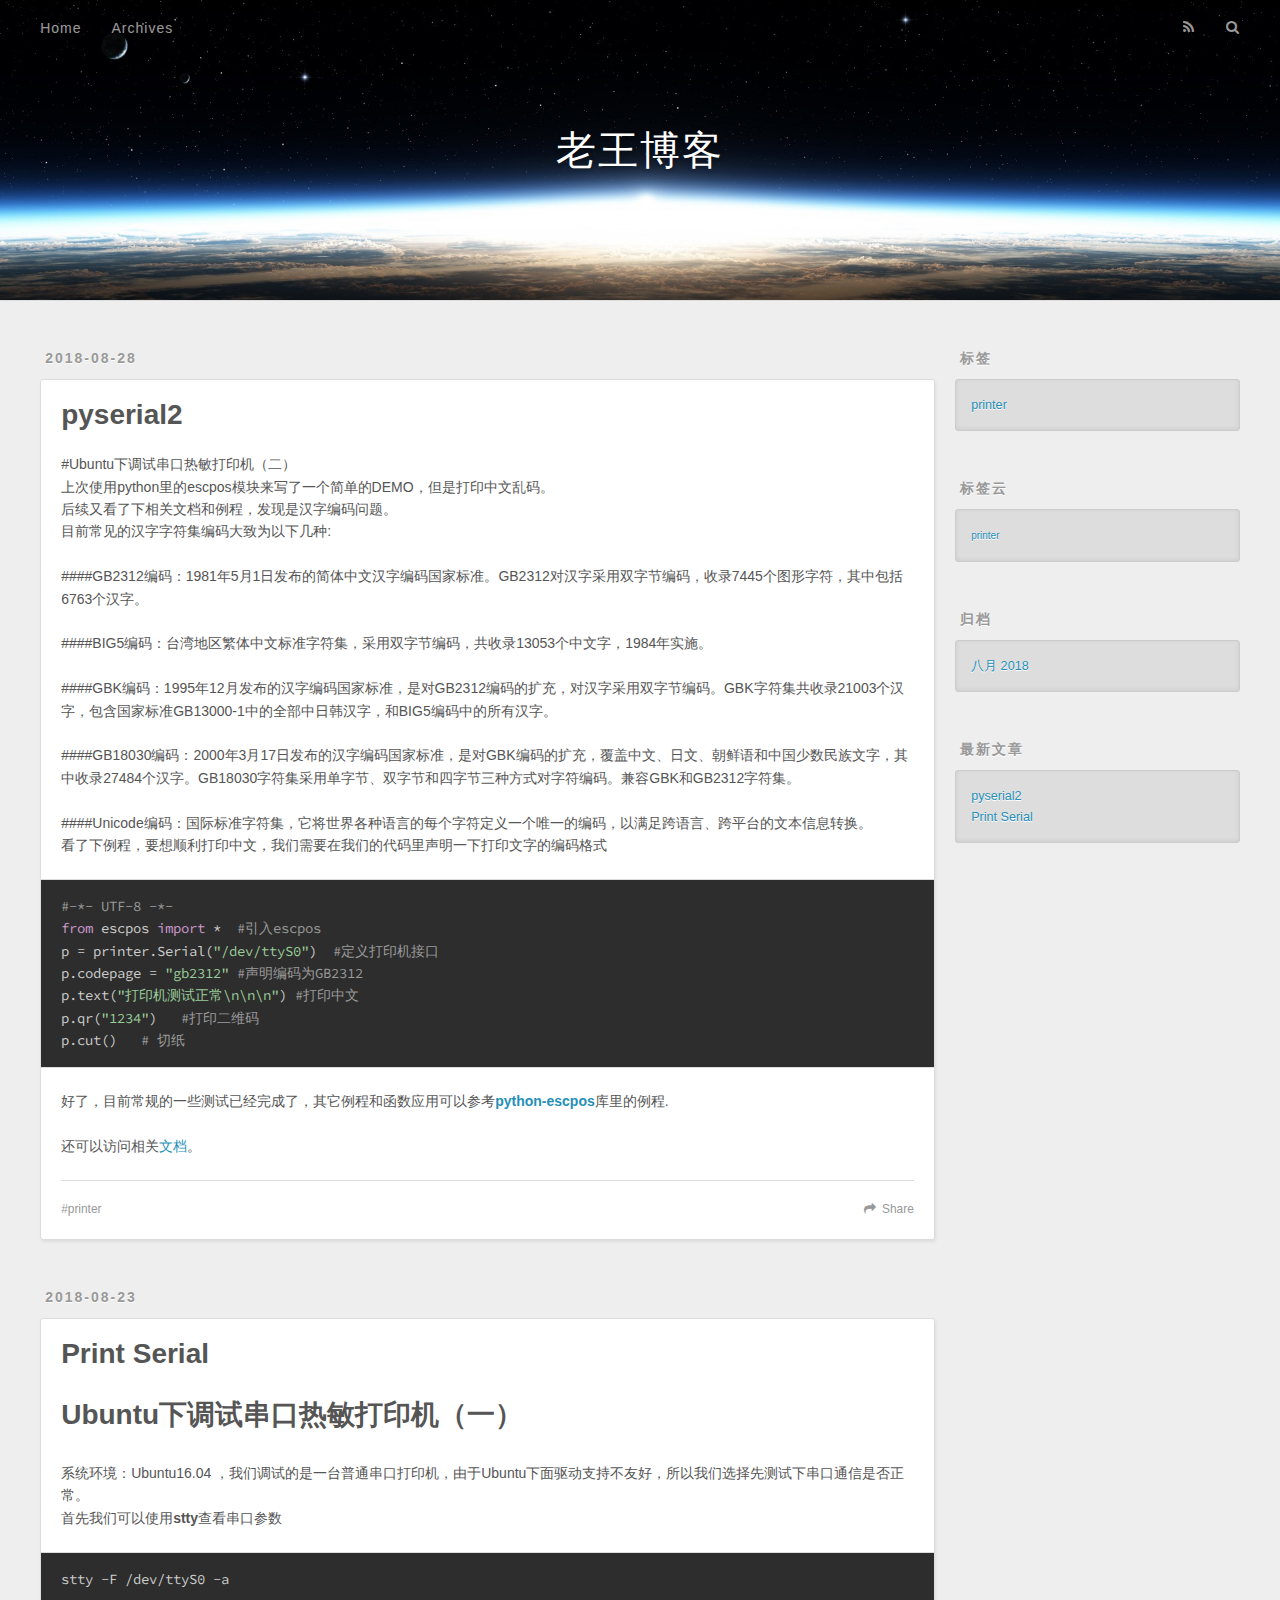
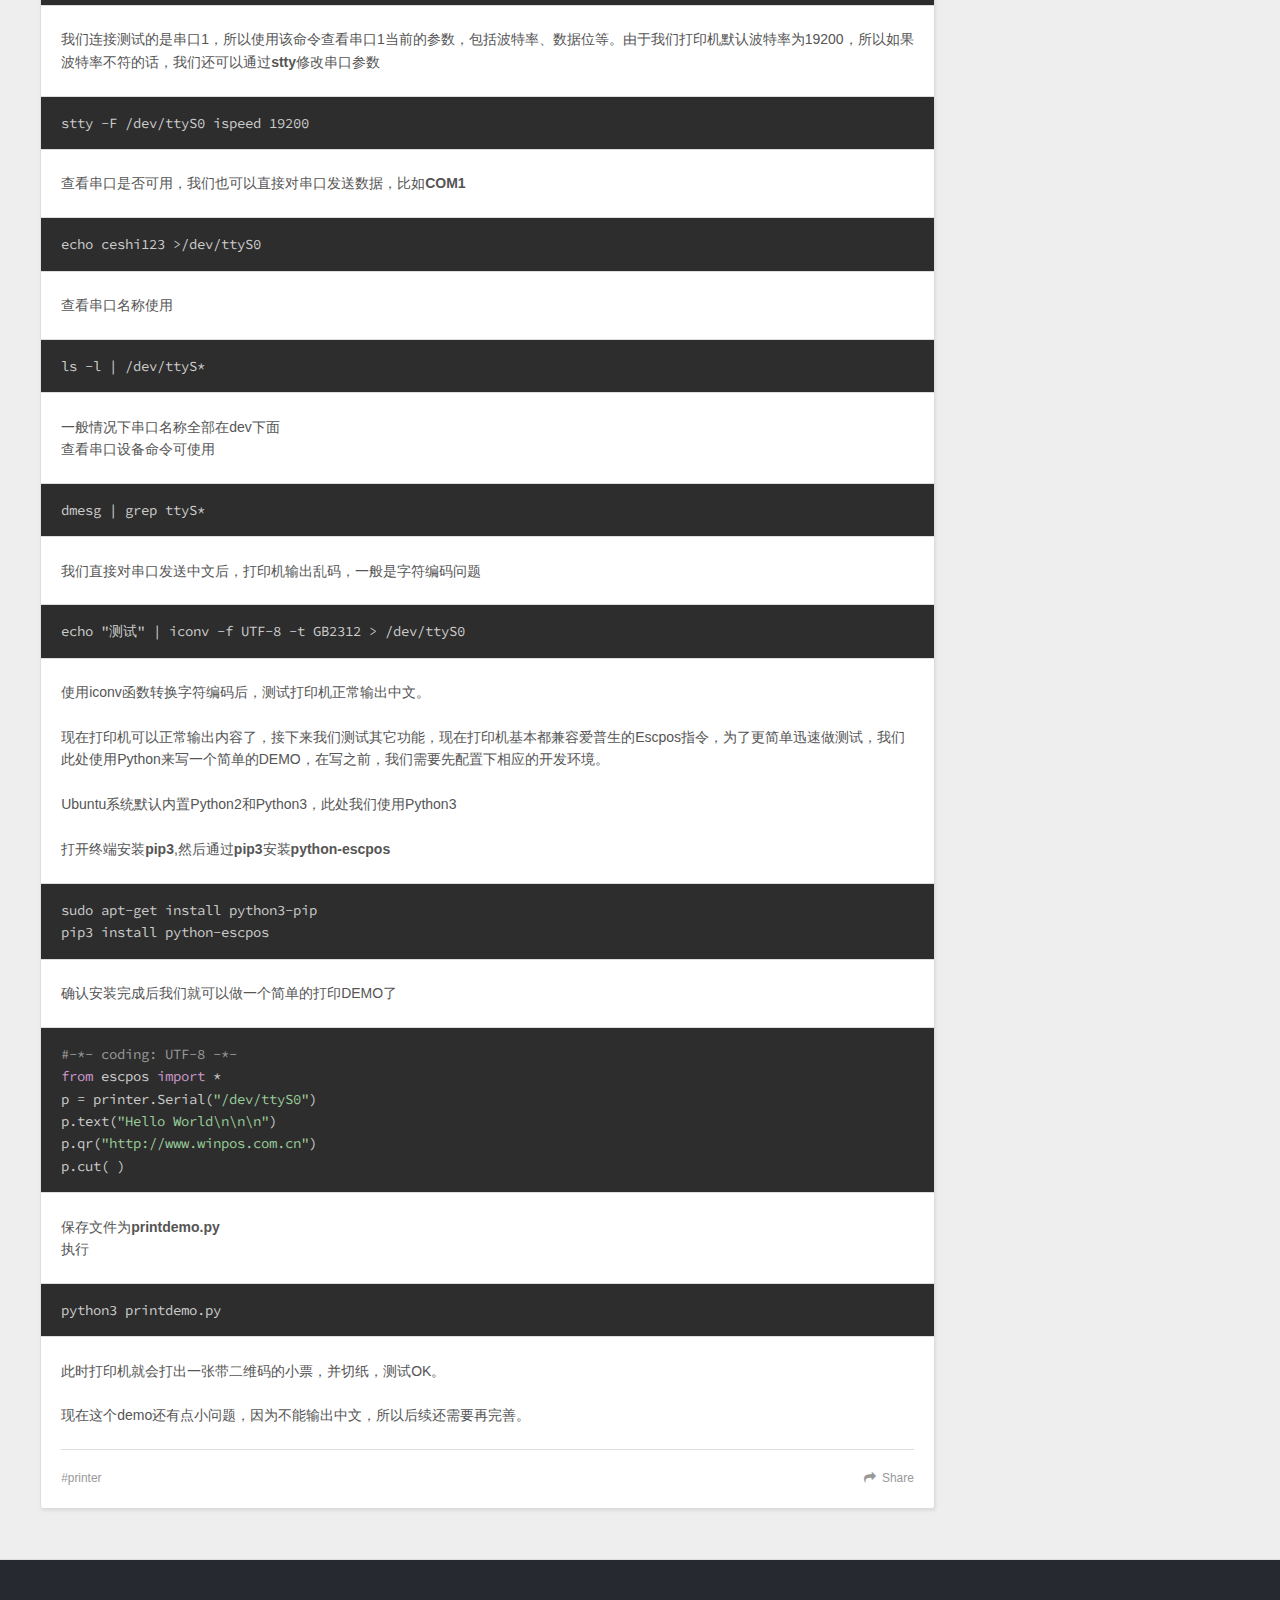
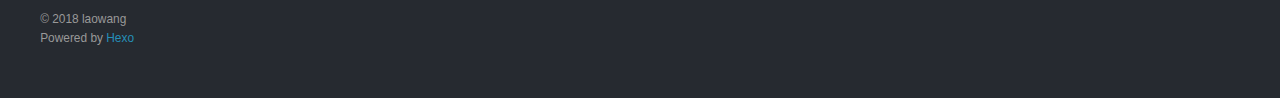
==== commit ef772d38: "Site updated: 2018-08-28 23:52:30" ====
--- a/index.html
+++ b/index.html
@@ -65,6 +65,52 @@
       <div class="outer">
         <section id="main">
   
+    <article id="post-pyserial2" class="article article-type-post" itemscope itemprop="blogPost">
+  <div class="article-meta">
+    <a href="/2018/08/28/pyserial2/" class="article-date">
+  <time datetime="2018-08-28T14:57:02.000Z" itemprop="datePublished">2018-08-28</time>
+</a>
+    
+  </div>
+  <div class="article-inner">
+    
+    
+      <header class="article-header">
+        
+  
+    <h1 itemprop="name">
+      <a class="article-title" href="/2018/08/28/pyserial2/">pyserial2</a>
+    </h1>
+  
+
+      </header>
+    
+    <div class="article-entry" itemprop="articleBody">
+      
+        <p>#Ubuntu下调试串口热敏打印机（二）<br>上次使用python里的escpos模块来写了一个简单的DEMO，但是打印中文乱码。<br>后续又看了下相关文档和例程，发现是汉字编码问题。<br>目前常见的汉字字符集编码大致为以下几种:</p>
+<p>####GB2312编码：1981年5月1日发布的简体中文汉字编码国家标准。GB2312对汉字采用双字节编码，收录7445个图形字符，其中包括6763个汉字。</p>
+<p>####BIG5编码：台湾地区繁体中文标准字符集，采用双字节编码，共收录13053个中文字，1984年实施。</p>
+<p>####GBK编码：1995年12月发布的汉字编码国家标准，是对GB2312编码的扩充，对汉字采用双字节编码。GBK字符集共收录21003个汉字，包含国家标准GB13000-1中的全部中日韩汉字，和BIG5编码中的所有汉字。</p>
+<p>####GB18030编码：2000年3月17日发布的汉字编码国家标准，是对GBK编码的扩充，覆盖中文、日文、朝鲜语和中国少数民族文字，其中收录27484个汉字。GB18030字符集采用单字节、双字节和四字节三种方式对字符编码。兼容GBK和GB2312字符集。</p>
+<p>####Unicode编码：国际标准字符集，它将世界各种语言的每个字符定义一个唯一的编码，以满足跨语言、跨平台的文本信息转换。<br>看了下例程，要想顺利打印中文，我们需要在我们的代码里声明一下打印文字的编码格式<br><figure class="highlight python"><table><tr><td class="code"><pre><span class="line"><span class="comment">#-*- UTF-8 -*-</span></span><br><span class="line"><span class="keyword">from</span> escpos <span class="keyword">import</span> *  <span class="comment">#引入escpos</span></span><br><span class="line">p = printer.Serial(<span class="string">"/dev/ttyS0"</span>)  <span class="comment">#定义打印机接口</span></span><br><span class="line">p.codepage = <span class="string">"gb2312"</span> <span class="comment">#声明编码为GB2312</span></span><br><span class="line">p.text(<span class="string">"打印机测试正常\n\n\n"</span>) <span class="comment">#打印中文</span></span><br><span class="line">p.qr(<span class="string">"1234"</span>)   <span class="comment">#打印二维码</span></span><br><span class="line">p.cut()   <span class="comment"># 切纸</span></span><br></pre></td></tr></table></figure></p>
+<p>好了，目前常规的一些测试已经完成了，其它例程和函数应用可以参考<a href="https://github.com/python-escpos/python-escpos" target="_blank" rel="noopener"><strong>python-escpos</strong></a>库里的例程.</p>
+<p>还可以访问相关<a href="https://python-escpos.readthedocs.io/" target="_blank" rel="noopener">文档</a>。</p>
+
+      
+    </div>
+    <footer class="article-footer">
+      <a data-url="http://54laowang.github.io/2018/08/28/pyserial2/" data-id="cjldw3xxb0001x4txalke2l4x" class="article-share-link">Share</a>
+      
+      
+  <ul class="article-tag-list"><li class="article-tag-list-item"><a class="article-tag-list-link" href="/tags/printer/">printer</a></li></ul>
+
+    </footer>
+  </div>
+  
+</article>
+
+
+  
     <article id="post-print-serial" class="article article-type-post" itemscope itemprop="blogPost">
   <div class="article-meta">
     <a href="/2018/08/23/print-serial/" class="article-date">
@@ -87,12 +133,12 @@
     
     <div class="article-entry" itemprop="articleBody">
       
-        <h1 id="Ubuntu下调试串口热敏打印机"><a href="#Ubuntu下调试串口热敏打印机" class="headerlink" title="Ubuntu下调试串口热敏打印机"></a>Ubuntu下调试串口热敏打印机</h1><p>系统环境：Ubuntu16.04  ，我们调试的是一台普通串口打印机，由于Ubuntu下面驱动支持不友好，所以我们选择先测试下串口通信是否正常。<br>首先我们可以使用<strong>stty</strong>查看串口参数<br><figure class="highlight plain"><table><tr><td class="code"><pre><span class="line">stty -F /dev/ttyS0 -a</span><br></pre></td></tr></table></figure></p>
+        <h1 id="Ubuntu下调试串口热敏打印机（一）"><a href="#Ubuntu下调试串口热敏打印机（一）" class="headerlink" title="Ubuntu下调试串口热敏打印机（一）"></a>Ubuntu下调试串口热敏打印机（一）</h1><p>系统环境：Ubuntu16.04  ，我们调试的是一台普通串口打印机，由于Ubuntu下面驱动支持不友好，所以我们选择先测试下串口通信是否正常。<br>首先我们可以使用<strong>stty</strong>查看串口参数<br><figure class="highlight plain"><table><tr><td class="code"><pre><span class="line">stty -F /dev/ttyS0 -a</span><br></pre></td></tr></table></figure></p>
 <p>我们连接测试的是串口1，所以使用该命令查看串口1当前的参数，包括波特率、数据位等。由于我们打印机默认波特率为19200，所以如果波特率不符的话，我们还可以通过<strong>stty</strong>修改串口参数<br><figure class="highlight plain"><table><tr><td class="code"><pre><span class="line">stty -F /dev/ttyS0 ispeed 19200</span><br></pre></td></tr></table></figure></p>
 <p>查看串口是否可用，我们也可以直接对串口发送数据，比如<strong>COM1</strong><br><figure class="highlight plain"><table><tr><td class="code"><pre><span class="line">echo ceshi123 &gt;/dev/ttyS0</span><br></pre></td></tr></table></figure></p>
 <p>查看串口名称使用<br><figure class="highlight plain"><table><tr><td class="code"><pre><span class="line">ls -l | /dev/ttyS*</span><br></pre></td></tr></table></figure></p>
 <p>一般情况下串口名称全部在dev下面<br>查看串口设备命令可使用<br><figure class="highlight plain"><table><tr><td class="code"><pre><span class="line">dmesg | grep ttyS*</span><br></pre></td></tr></table></figure></p>
-<p>我们直接对串口发送中文后，打印机输出乱码，一般是字符编码问题<br><figure class="highlight plain"><table><tr><td class="code"><pre><span class="line">echo &quot;测试&quot; | iconv -f UTF-8 -t GB2312 &gt; /dev/usb/ttyS0</span><br></pre></td></tr></table></figure></p>
+<p>我们直接对串口发送中文后，打印机输出乱码，一般是字符编码问题<br><figure class="highlight plain"><table><tr><td class="code"><pre><span class="line">echo &quot;测试&quot; | iconv -f UTF-8 -t GB2312 &gt; /dev/ttyS0</span><br></pre></td></tr></table></figure></p>
 <p>使用iconv函数转换字符编码后，测试打印机正常输出中文。</p>
 <p>现在打印机可以正常输出内容了，接下来我们测试其它功能，现在打印机基本都兼容爱普生的Escpos指令，为了更简单迅速做测试，我们此处使用Python来写一个简单的DEMO，在写之前，我们需要先配置下相应的开发环境。</p>
 <p>Ubuntu系统默认内置Python2和Python3，此处我们使用Python3</p>
@@ -106,9 +152,11 @@
       
     </div>
     <footer class="article-footer">
-      <a data-url="http://54laowang.github.io/2018/08/23/print-serial/" data-id="cjl6igels0000gktx3ji1i1dr" class="article-share-link">Share</a>
-      
-      
+      <a data-url="http://54laowang.github.io/2018/08/23/print-serial/" data-id="cjldw3xx40000x4tx3tt18nqt" class="article-share-link">Share</a>
+      
+      
+  <ul class="article-tag-list"><li class="article-tag-list-item"><a class="article-tag-list-link" href="/tags/printer/">printer</a></li></ul>
+
     </footer>
   </div>
   
@@ -126,9 +174,23 @@
 
   
     
-
-  
-    
+  <div class="widget-wrap">
+    <h3 class="widget-title">标签</h3>
+    <div class="widget">
+      <ul class="tag-list"><li class="tag-list-item"><a class="tag-list-link" href="/tags/printer/">printer</a></li></ul>
+    </div>
+  </div>
+
+
+  
+    
+  <div class="widget-wrap">
+    <h3 class="widget-title">标签云</h3>
+    <div class="widget tagcloud">
+      <a href="/tags/printer/" style="font-size: 10px;">printer</a>
+    </div>
+  </div>
+
   
     
   <div class="widget-wrap">
@@ -145,6 +207,10 @@
     <h3 class="widget-title">最新文章</h3>
     <div class="widget">
       <ul>
+        
+          <li>
+            <a href="/2018/08/28/pyserial2/">pyserial2</a>
+          </li>
         
           <li>
             <a href="/2018/08/23/print-serial/">Print Serial</a>
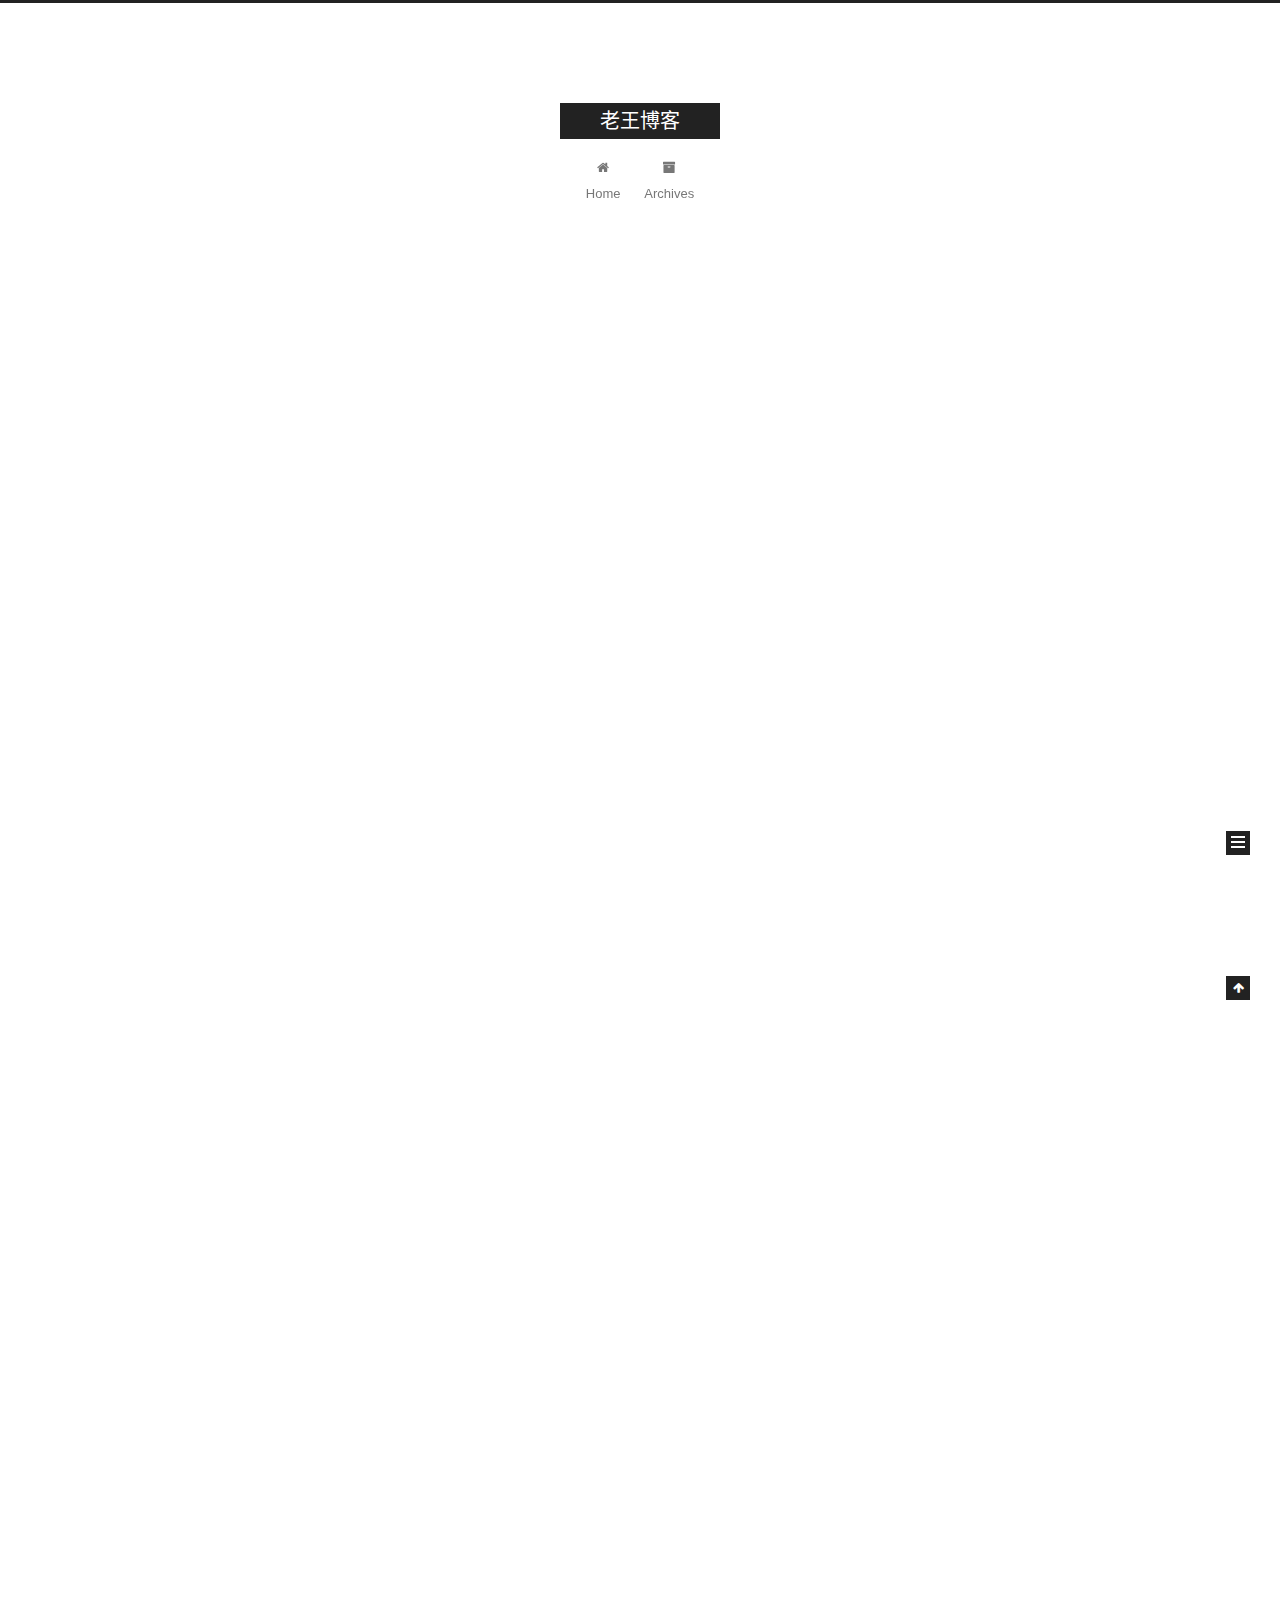
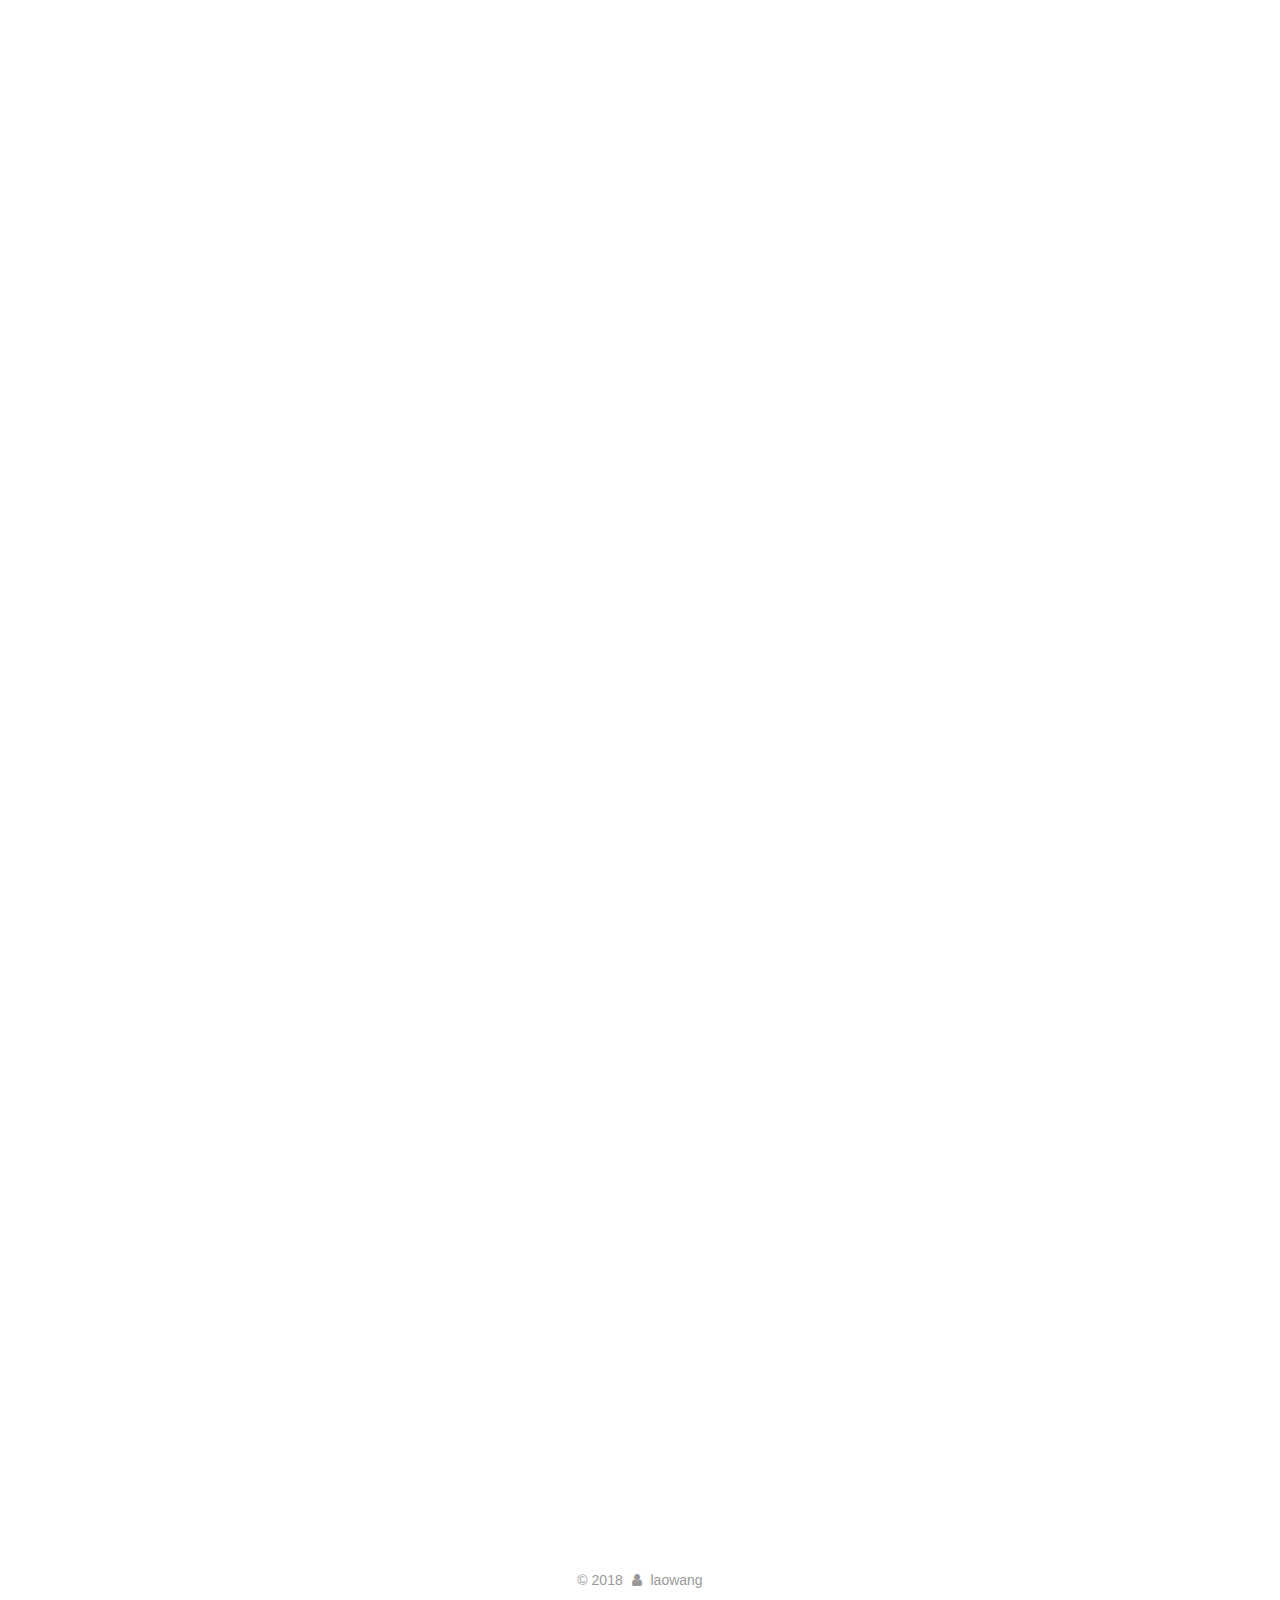
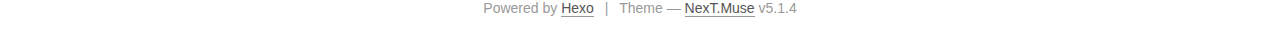
==== commit 2b54048e: "Site updated: 2018-08-28 23:54:24" ====
--- a/index.html
+++ b/index.html
@@ -1,13 +1,87 @@
 <!DOCTYPE html>
-<html>
+
+
+
+  
+
+
+<html class="theme-next muse use-motion" lang="zh-CN">
 <head>
-  <meta charset="utf-8">
-  
-
-  
-  <title>老王博客</title>
-  <meta name="viewport" content="width=device-width, initial-scale=1, maximum-scale=1">
-  <meta name="description" content="老王在 Github 上的个人博客">
+  <meta charset="UTF-8"/>
+<meta http-equiv="X-UA-Compatible" content="IE=edge" />
+<meta name="viewport" content="width=device-width, initial-scale=1, maximum-scale=1"/>
+<meta name="theme-color" content="#222">
+
+
+
+
+
+
+
+
+
+<meta http-equiv="Cache-Control" content="no-transform" />
+<meta http-equiv="Cache-Control" content="no-siteapp" />
+
+
+
+
+
+
+
+
+
+
+
+
+
+
+
+
+  
+  
+  <link href="/lib/fancybox/source/jquery.fancybox.css?v=2.1.5" rel="stylesheet" type="text/css" />
+
+
+
+
+
+
+
+<link href="/lib/font-awesome/css/font-awesome.min.css?v=4.6.2" rel="stylesheet" type="text/css" />
+
+<link href="/css/main.css?v=5.1.4" rel="stylesheet" type="text/css" />
+
+
+  <link rel="apple-touch-icon" sizes="180x180" href="/images/apple-touch-icon-next.png?v=5.1.4">
+
+
+  <link rel="icon" type="image/png" sizes="32x32" href="/images/favicon-32x32-next.png?v=5.1.4">
+
+
+  <link rel="icon" type="image/png" sizes="16x16" href="/images/favicon-16x16-next.png?v=5.1.4">
+
+
+  <link rel="mask-icon" href="/images/logo.svg?v=5.1.4" color="#222">
+
+
+
+
+
+  <meta name="keywords" content="Hexo, NexT" />
+
+
+
+
+
+  <link rel="alternate" href="/atom.xml" title="老王博客" type="application/atom+xml" />
+
+
+
+
+
+
+<meta name="description" content="老王在 Github 上的个人博客">
 <meta property="og:type" content="website">
 <meta property="og:title" content="老王博客">
 <meta property="og:url" content="http://54laowang.github.io/index.html">
@@ -17,77 +91,221 @@
 <meta name="twitter:card" content="summary">
 <meta name="twitter:title" content="老王博客">
 <meta name="twitter:description" content="老王在 Github 上的个人博客">
-  
-    <link rel="alternate" href="/atom.xml" title="老王博客" type="application/atom+xml">
-  
-  
-    <link rel="icon" href="/favicon.png">
-  
-  
-    <link href="//fonts.googleapis.com/css?family=Source+Code+Pro" rel="stylesheet" type="text/css">
-  
-  <link rel="stylesheet" href="/css/style.css">
+
+
+
+<script type="text/javascript" id="hexo.configurations">
+  var NexT = window.NexT || {};
+  var CONFIG = {
+    root: '/',
+    scheme: 'Muse',
+    version: '5.1.4',
+    sidebar: {"position":"left","display":"post","offset":12,"b2t":false,"scrollpercent":false,"onmobile":false},
+    fancybox: true,
+    tabs: true,
+    motion: {"enable":true,"async":false,"transition":{"post_block":"fadeIn","post_header":"slideDownIn","post_body":"slideDownIn","coll_header":"slideLeftIn","sidebar":"slideUpIn"}},
+    duoshuo: {
+      userId: '0',
+      author: 'Author'
+    },
+    algolia: {
+      applicationID: '',
+      apiKey: '',
+      indexName: '',
+      hits: {"per_page":10},
+      labels: {"input_placeholder":"Search for Posts","hits_empty":"We didn't find any results for the search: ${query}","hits_stats":"${hits} results found in ${time} ms"}
+    }
+  };
+</script>
+
+
+
+  <link rel="canonical" href="http://54laowang.github.io/"/>
+
+
+
+
+
+  <title>老王博客</title>
+  
+
+
+
+
+
+
+
+
 </head>
 
-<body>
-  <div id="container">
-    <div id="wrap">
-      <header id="header">
-  <div id="banner"></div>
-  <div id="header-outer" class="outer">
-    <div id="header-title" class="inner">
-      <h1 id="logo-wrap">
-        <a href="/" id="logo">老王博客</a>
-      </h1>
-      
+<body itemscope itemtype="http://schema.org/WebPage" lang="zh-CN">
+
+  
+  
+    
+  
+
+  <div class="container sidebar-position-left 
+  page-home">
+    <div class="headband"></div>
+
+    <header id="header" class="header" itemscope itemtype="http://schema.org/WPHeader">
+      <div class="header-inner"><div class="site-brand-wrapper">
+  <div class="site-meta ">
+    
+
+    <div class="custom-logo-site-title">
+      <a href="/"  class="brand" rel="start">
+        <span class="logo-line-before"><i></i></span>
+        <span class="site-title">老王博客</span>
+        <span class="logo-line-after"><i></i></span>
+      </a>
     </div>
-    <div id="header-inner" class="inner">
-      <nav id="main-nav">
-        <a id="main-nav-toggle" class="nav-icon"></a>
-        
-          <a class="main-nav-link" href="/">Home</a>
-        
-          <a class="main-nav-link" href="/archives">Archives</a>
-        
-      </nav>
-      <nav id="sub-nav">
-        
-          <a id="nav-rss-link" class="nav-icon" href="/atom.xml" title="RSS Feed"></a>
-        
-        <a id="nav-search-btn" class="nav-icon" title="搜索"></a>
-      </nav>
-      <div id="search-form-wrap">
-        <form action="//google.com/search" method="get" accept-charset="UTF-8" class="search-form"><input type="search" name="q" class="search-form-input" placeholder="Search"><button type="submit" class="search-form-submit">&#xF002;</button><input type="hidden" name="sitesearch" value="http://54laowang.github.io"></form>
-      </div>
-    </div>
+      
+        <p class="site-subtitle"></p>
+      
   </div>
-</header>
-      <div class="outer">
-        <section id="main">
-  
-    <article id="post-pyserial2" class="article article-type-post" itemscope itemprop="blogPost">
-  <div class="article-meta">
-    <a href="/2018/08/28/pyserial2/" class="article-date">
-  <time datetime="2018-08-28T14:57:02.000Z" itemprop="datePublished">2018-08-28</time>
-</a>
-    
+
+  <div class="site-nav-toggle">
+    <button>
+      <span class="btn-bar"></span>
+      <span class="btn-bar"></span>
+      <span class="btn-bar"></span>
+    </button>
   </div>
-  <div class="article-inner">
-    
-    
-      <header class="article-header">
-        
-  
-    <h1 itemprop="name">
-      <a class="article-title" href="/2018/08/28/pyserial2/">pyserial2</a>
-    </h1>
-  
-
+</div>
+
+<nav class="site-nav">
+  
+
+  
+    <ul id="menu" class="menu">
+      
+        
+        <li class="menu-item menu-item-home">
+          <a href="/" rel="section">
+            
+              <i class="menu-item-icon fa fa-fw fa-home"></i> <br />
+            
+            Home
+          </a>
+        </li>
+      
+        
+        <li class="menu-item menu-item-archives">
+          <a href="/archives/" rel="section">
+            
+              <i class="menu-item-icon fa fa-fw fa-archive"></i> <br />
+            
+            Archives
+          </a>
+        </li>
+      
+
+      
+    </ul>
+  
+
+  
+</nav>
+
+
+
+ </div>
+    </header>
+
+    <main id="main" class="main">
+      <div class="main-inner">
+        <div class="content-wrap">
+          <div id="content" class="content">
+            
+  <section id="posts" class="posts-expand">
+    
+      
+
+  
+
+  
+  
+  
+
+  <article class="post post-type-normal" itemscope itemtype="http://schema.org/Article">
+  
+  
+  
+  <div class="post-block">
+    <link itemprop="mainEntityOfPage" href="http://54laowang.github.io/2018/08/28/pyserial2/">
+
+    <span hidden itemprop="author" itemscope itemtype="http://schema.org/Person">
+      <meta itemprop="name" content="laowang">
+      <meta itemprop="description" content="">
+      <meta itemprop="image" content="/images/avatar.gif">
+    </span>
+
+    <span hidden itemprop="publisher" itemscope itemtype="http://schema.org/Organization">
+      <meta itemprop="name" content="老王博客">
+    </span>
+
+    
+      <header class="post-header">
+
+        
+        
+          <h1 class="post-title" itemprop="name headline">
+                
+                <a class="post-title-link" href="/2018/08/28/pyserial2/" itemprop="url">pyserial2</a></h1>
+        
+
+        <div class="post-meta">
+          <span class="post-time">
+            
+              <span class="post-meta-item-icon">
+                <i class="fa fa-calendar-o"></i>
+              </span>
+              
+                <span class="post-meta-item-text">Posted on</span>
+              
+              <time title="Post created" itemprop="dateCreated datePublished" datetime="2018-08-28T22:57:02+08:00">
+                2018-08-28
+              </time>
+            
+
+            
+
+            
+          </span>
+
+          
+
+          
+            
+          
+
+          
+          
+
+          
+
+          
+
+          
+
+        </div>
       </header>
     
-    <div class="article-entry" itemprop="articleBody">
-      
-        <p>#Ubuntu下调试串口热敏打印机（二）<br>上次使用python里的escpos模块来写了一个简单的DEMO，但是打印中文乱码。<br>后续又看了下相关文档和例程，发现是汉字编码问题。<br>目前常见的汉字字符集编码大致为以下几种:</p>
+
+    
+    
+    
+    <div class="post-body" itemprop="articleBody">
+
+      
+      
+
+      
+        
+          
+            <p>#Ubuntu下调试串口热敏打印机（二）<br>上次使用python里的escpos模块来写了一个简单的DEMO，但是打印中文乱码。<br>后续又看了下相关文档和例程，发现是汉字编码问题。<br>目前常见的汉字字符集编码大致为以下几种:</p>
 <p>####GB2312编码：1981年5月1日发布的简体中文汉字编码国家标准。GB2312对汉字采用双字节编码，收录7445个图形字符，其中包括6763个汉字。</p>
 <p>####BIG5编码：台湾地区繁体中文标准字符集，采用双字节编码，共收录13053个中文字，1984年实施。</p>
 <p>####GBK编码：1995年12月发布的汉字编码国家标准，是对GB2312编码的扩充，对汉字采用双字节编码。GBK字符集共收录21003个汉字，包含国家标准GB13000-1中的全部中日韩汉字，和BIG5编码中的所有汉字。</p>
@@ -96,44 +314,125 @@
 <p>好了，目前常规的一些测试已经完成了，其它例程和函数应用可以参考<a href="https://github.com/python-escpos/python-escpos" target="_blank" rel="noopener"><strong>python-escpos</strong></a>库里的例程.</p>
 <p>还可以访问相关<a href="https://python-escpos.readthedocs.io/" target="_blank" rel="noopener">文档</a>。</p>
 
+          
+        
       
     </div>
-    <footer class="article-footer">
-      <a data-url="http://54laowang.github.io/2018/08/28/pyserial2/" data-id="cjldw3xxb0001x4txalke2l4x" class="article-share-link">Share</a>
-      
-      
-  <ul class="article-tag-list"><li class="article-tag-list-item"><a class="article-tag-list-link" href="/tags/printer/">printer</a></li></ul>
-
+    
+    
+    
+
+    
+
+    
+
+    
+
+    <footer class="post-footer">
+      
+
+      
+
+      
+
+      
+      
+        <div class="post-eof"></div>
+      
     </footer>
   </div>
   
-</article>
-
-
-  
-    <article id="post-print-serial" class="article article-type-post" itemscope itemprop="blogPost">
-  <div class="article-meta">
-    <a href="/2018/08/23/print-serial/" class="article-date">
-  <time datetime="2018-08-23T11:33:11.000Z" itemprop="datePublished">2018-08-23</time>
-</a>
-    
-  </div>
-  <div class="article-inner">
-    
-    
-      <header class="article-header">
-        
-  
-    <h1 itemprop="name">
-      <a class="article-title" href="/2018/08/23/print-serial/">Print Serial</a>
-    </h1>
-  
-
+  
+  
+  </article>
+
+
+    
+      
+
+  
+
+  
+  
+  
+
+  <article class="post post-type-normal" itemscope itemtype="http://schema.org/Article">
+  
+  
+  
+  <div class="post-block">
+    <link itemprop="mainEntityOfPage" href="http://54laowang.github.io/2018/08/23/print-serial/">
+
+    <span hidden itemprop="author" itemscope itemtype="http://schema.org/Person">
+      <meta itemprop="name" content="laowang">
+      <meta itemprop="description" content="">
+      <meta itemprop="image" content="/images/avatar.gif">
+    </span>
+
+    <span hidden itemprop="publisher" itemscope itemtype="http://schema.org/Organization">
+      <meta itemprop="name" content="老王博客">
+    </span>
+
+    
+      <header class="post-header">
+
+        
+        
+          <h1 class="post-title" itemprop="name headline">
+                
+                <a class="post-title-link" href="/2018/08/23/print-serial/" itemprop="url">Print Serial</a></h1>
+        
+
+        <div class="post-meta">
+          <span class="post-time">
+            
+              <span class="post-meta-item-icon">
+                <i class="fa fa-calendar-o"></i>
+              </span>
+              
+                <span class="post-meta-item-text">Posted on</span>
+              
+              <time title="Post created" itemprop="dateCreated datePublished" datetime="2018-08-23T19:33:11+08:00">
+                2018-08-23
+              </time>
+            
+
+            
+
+            
+          </span>
+
+          
+
+          
+            
+          
+
+          
+          
+
+          
+
+          
+
+          
+
+        </div>
       </header>
     
-    <div class="article-entry" itemprop="articleBody">
-      
-        <h1 id="Ubuntu下调试串口热敏打印机（一）"><a href="#Ubuntu下调试串口热敏打印机（一）" class="headerlink" title="Ubuntu下调试串口热敏打印机（一）"></a>Ubuntu下调试串口热敏打印机（一）</h1><p>系统环境：Ubuntu16.04  ，我们调试的是一台普通串口打印机，由于Ubuntu下面驱动支持不友好，所以我们选择先测试下串口通信是否正常。<br>首先我们可以使用<strong>stty</strong>查看串口参数<br><figure class="highlight plain"><table><tr><td class="code"><pre><span class="line">stty -F /dev/ttyS0 -a</span><br></pre></td></tr></table></figure></p>
+
+    
+    
+    
+    <div class="post-body" itemprop="articleBody">
+
+      
+      
+
+      
+        
+          
+            <h1 id="Ubuntu下调试串口热敏打印机（一）"><a href="#Ubuntu下调试串口热敏打印机（一）" class="headerlink" title="Ubuntu下调试串口热敏打印机（一）"></a>Ubuntu下调试串口热敏打印机（一）</h1><p>系统环境：Ubuntu16.04  ，我们调试的是一台普通串口打印机，由于Ubuntu下面驱动支持不友好，所以我们选择先测试下串口通信是否正常。<br>首先我们可以使用<strong>stty</strong>查看串口参数<br><figure class="highlight plain"><table><tr><td class="code"><pre><span class="line">stty -F /dev/ttyS0 -a</span><br></pre></td></tr></table></figure></p>
 <p>我们连接测试的是串口1，所以使用该命令查看串口1当前的参数，包括波特率、数据位等。由于我们打印机默认波特率为19200，所以如果波特率不符的话，我们还可以通过<strong>stty</strong>修改串口参数<br><figure class="highlight plain"><table><tr><td class="code"><pre><span class="line">stty -F /dev/ttyS0 ispeed 19200</span><br></pre></td></tr></table></figure></p>
 <p>查看串口是否可用，我们也可以直接对串口发送数据，比如<strong>COM1</strong><br><figure class="highlight plain"><table><tr><td class="code"><pre><span class="line">echo ceshi123 &gt;/dev/ttyS0</span><br></pre></td></tr></table></figure></p>
 <p>查看串口名称使用<br><figure class="highlight plain"><table><tr><td class="code"><pre><span class="line">ls -l | /dev/ttyS*</span><br></pre></td></tr></table></figure></p>
@@ -149,111 +448,323 @@
 <p>此时打印机就会打出一张带二维码的小票，并切纸，测试OK。</p>
 <p>现在这个demo还有点小问题，因为不能输出中文，所以后续还需要再完善。</p>
 
+          
+        
       
     </div>
-    <footer class="article-footer">
-      <a data-url="http://54laowang.github.io/2018/08/23/print-serial/" data-id="cjldw3xx40000x4tx3tt18nqt" class="article-share-link">Share</a>
-      
-      
-  <ul class="article-tag-list"><li class="article-tag-list-item"><a class="article-tag-list-link" href="/tags/printer/">printer</a></li></ul>
-
+    
+    
+    
+
+    
+
+    
+
+    
+
+    <footer class="post-footer">
+      
+
+      
+
+      
+
+      
+      
+        <div class="post-eof"></div>
+      
     </footer>
   </div>
   
-</article>
-
-
-  
-
-
-</section>
-        
-          <aside id="sidebar">
-  
-    
-
-  
-    
-  <div class="widget-wrap">
-    <h3 class="widget-title">标签</h3>
-    <div class="widget">
-      <ul class="tag-list"><li class="tag-list-item"><a class="tag-list-link" href="/tags/printer/">printer</a></li></ul>
+  
+  
+  </article>
+
+
+    
+  </section>
+
+  
+
+
+          </div>
+          
+
+
+          
+
+        </div>
+        
+          
+  
+  <div class="sidebar-toggle">
+    <div class="sidebar-toggle-line-wrap">
+      <span class="sidebar-toggle-line sidebar-toggle-line-first"></span>
+      <span class="sidebar-toggle-line sidebar-toggle-line-middle"></span>
+      <span class="sidebar-toggle-line sidebar-toggle-line-last"></span>
     </div>
   </div>
 
-
-  
-    
-  <div class="widget-wrap">
-    <h3 class="widget-title">标签云</h3>
-    <div class="widget tagcloud">
-      <a href="/tags/printer/" style="font-size: 10px;">printer</a>
+  <aside id="sidebar" class="sidebar">
+    
+    <div class="sidebar-inner">
+
+      
+
+      
+
+      <section class="site-overview-wrap sidebar-panel sidebar-panel-active">
+        <div class="site-overview">
+          <div class="site-author motion-element" itemprop="author" itemscope itemtype="http://schema.org/Person">
+            
+              <p class="site-author-name" itemprop="name">laowang</p>
+              <p class="site-description motion-element" itemprop="description">老王在 Github 上的个人博客</p>
+          </div>
+
+          <nav class="site-state motion-element">
+
+            
+              <div class="site-state-item site-state-posts">
+              
+                <a href="/archives/">
+              
+                  <span class="site-state-item-count">2</span>
+                  <span class="site-state-item-name">posts</span>
+                </a>
+              </div>
+            
+
+            
+
+            
+              
+              
+              <div class="site-state-item site-state-tags">
+                
+                  <span class="site-state-item-count">1</span>
+                  <span class="site-state-item-name">tags</span>
+                
+              </div>
+            
+
+          </nav>
+
+          
+            <div class="feed-link motion-element">
+              <a href="/atom.xml" rel="alternate">
+                <i class="fa fa-rss"></i>
+                RSS
+              </a>
+            </div>
+          
+
+          
+
+          
+          
+
+          
+          
+
+          
+
+        </div>
+      </section>
+
+      
+
+      
+
     </div>
+  </aside>
+
+
+        
+      </div>
+    </main>
+
+    <footer id="footer" class="footer">
+      <div class="footer-inner">
+        <div class="copyright">&copy; <span itemprop="copyrightYear">2018</span>
+  <span class="with-love">
+    <i class="fa fa-user"></i>
+  </span>
+  <span class="author" itemprop="copyrightHolder">laowang</span>
+
+  
+</div>
+
+
+  <div class="powered-by">Powered by <a class="theme-link" target="_blank" href="https://hexo.io">Hexo</a></div>
+
+
+
+  <span class="post-meta-divider">|</span>
+
+
+
+  <div class="theme-info">Theme &mdash; <a class="theme-link" target="_blank" href="https://github.com/iissnan/hexo-theme-next">NexT.Muse</a> v5.1.4</div>
+
+
+
+
+        
+
+
+
+
+
+
+
+        
+      </div>
+    </footer>
+
+    
+      <div class="back-to-top">
+        <i class="fa fa-arrow-up"></i>
+        
+      </div>
+    
+
+    
+
   </div>
 
   
-    
-  <div class="widget-wrap">
-    <h3 class="widget-title">归档</h3>
-    <div class="widget">
-      <ul class="archive-list"><li class="archive-list-item"><a class="archive-list-link" href="/archives/2018/08/">八月 2018</a></li></ul>
-    </div>
-  </div>
-
-
-  
-    
-  <div class="widget-wrap">
-    <h3 class="widget-title">最新文章</h3>
-    <div class="widget">
-      <ul>
-        
-          <li>
-            <a href="/2018/08/28/pyserial2/">pyserial2</a>
-          </li>
-        
-          <li>
-            <a href="/2018/08/23/print-serial/">Print Serial</a>
-          </li>
-        
-      </ul>
-    </div>
-  </div>
-
-  
-</aside>
-        
-      </div>
-      <footer id="footer">
-  
-  <div class="outer">
-    <div id="footer-info" class="inner">
-      &copy; 2018 laowang<br>
-      Powered by <a href="http://hexo.io/" target="_blank">Hexo</a>
-    </div>
-  </div>
-</footer>
-    </div>
-    <nav id="mobile-nav">
-  
-    <a href="/" class="mobile-nav-link">Home</a>
-  
-    <a href="/archives" class="mobile-nav-link">Archives</a>
-  
-</nav>
-    
-
-<script src="//ajax.googleapis.com/ajax/libs/jquery/2.0.3/jquery.min.js"></script>
-
-
-  <link rel="stylesheet" href="/fancybox/jquery.fancybox.css">
-  <script src="/fancybox/jquery.fancybox.pack.js"></script>
-
-
-<script src="/js/script.js"></script>
-
-
-
-  </div>
+
+<script type="text/javascript">
+  if (Object.prototype.toString.call(window.Promise) !== '[object Function]') {
+    window.Promise = null;
+  }
+</script>
+
+
+
+
+
+
+
+
+
+  
+
+
+
+
+
+
+
+
+
+
+
+
+  
+  
+    <script type="text/javascript" src="/lib/jquery/index.js?v=2.1.3"></script>
+  
+
+  
+  
+    <script type="text/javascript" src="/lib/fastclick/lib/fastclick.min.js?v=1.0.6"></script>
+  
+
+  
+  
+    <script type="text/javascript" src="/lib/jquery_lazyload/jquery.lazyload.js?v=1.9.7"></script>
+  
+
+  
+  
+    <script type="text/javascript" src="/lib/velocity/velocity.min.js?v=1.2.1"></script>
+  
+
+  
+  
+    <script type="text/javascript" src="/lib/velocity/velocity.ui.min.js?v=1.2.1"></script>
+  
+
+  
+  
+    <script type="text/javascript" src="/lib/fancybox/source/jquery.fancybox.pack.js?v=2.1.5"></script>
+  
+
+
+  
+
+
+  <script type="text/javascript" src="/js/src/utils.js?v=5.1.4"></script>
+
+  <script type="text/javascript" src="/js/src/motion.js?v=5.1.4"></script>
+
+
+
+  
+  
+
+  
+
+  
+
+
+  <script type="text/javascript" src="/js/src/bootstrap.js?v=5.1.4"></script>
+
+
+
+  
+
+
+  
+
+
+
+
+	
+
+
+
+
+
+  
+
+
+
+
+
+  
+
+
+
+
+
+
+
+
+
+
+
+
+  
+
+
+
+
+
+  
+
+  
+
+  
+
+  
+  
+
+  
+
+  
+
+  
+
 </body>
-</html>+</html>
--- a/css/main.css
+++ b/css/main.css
@@ -0,0 +1,2662 @@
+/* normalize.css v3.0.2 | MIT License | git.io/normalize */
+html {
+  font-family: sans-serif; /* 1 */
+  -ms-text-size-adjust: 100%; /* 2 */
+  -webkit-text-size-adjust: 100%; /* 2 */
+}
+body {
+  margin: 0;
+}
+article,
+aside,
+details,
+figcaption,
+figure,
+footer,
+header,
+hgroup,
+main,
+menu,
+nav,
+section,
+summary {
+  display: block;
+}
+audio,
+canvas,
+progress,
+video {
+  display: inline-block; /* 1 */
+  vertical-align: baseline; /* 2 */
+}
+audio:not([controls]) {
+  display: none;
+  height: 0;
+}
+[hidden],
+template {
+  display: none;
+}
+a {
+  background-color: transparent;
+}
+a:active,
+a:hover {
+  outline: 0;
+}
+abbr[title] {
+  border-bottom: 1px dotted;
+}
+b,
+strong {
+  font-weight: bold;
+}
+dfn {
+  font-style: italic;
+}
+h1 {
+  font-size: 2em;
+  margin: 0.67em 0;
+}
+mark {
+  background: #ff0;
+  color: #000;
+}
+small {
+  font-size: 80%;
+}
+sub,
+sup {
+  font-size: 75%;
+  line-height: 0;
+  position: relative;
+  vertical-align: baseline;
+}
+sup {
+  top: -0.5em;
+}
+sub {
+  bottom: -0.25em;
+}
+img {
+  border: 0;
+}
+svg:not(:root) {
+  overflow: hidden;
+}
+figure {
+  margin: 1em 40px;
+}
+hr {
+  -moz-box-sizing: content-box;
+  box-sizing: content-box;
+  height: 0;
+}
+pre {
+  overflow: auto;
+}
+code,
+kbd,
+pre,
+samp {
+  font-family: monospace, monospace;
+  font-size: 1em;
+}
+button,
+input,
+optgroup,
+select,
+textarea {
+  color: inherit; /* 1 */
+  font: inherit; /* 2 */
+  margin: 0; /* 3 */
+}
+button {
+  overflow: visible;
+}
+button,
+select {
+  text-transform: none;
+}
+button,
+html input[type="button"],
+input[type="reset"],
+input[type="submit"] {
+  -webkit-appearance: button; /* 2 */
+  cursor: pointer; /* 3 */
+}
+button[disabled],
+html input[disabled] {
+  cursor: default;
+}
+button::-moz-focus-inner,
+input::-moz-focus-inner {
+  border: 0;
+  padding: 0;
+}
+input {
+  line-height: normal;
+}
+input[type="checkbox"],
+input[type="radio"] {
+  box-sizing: border-box; /* 1 */
+  padding: 0; /* 2 */
+}
+input[type="number"]::-webkit-inner-spin-button,
+input[type="number"]::-webkit-outer-spin-button {
+  height: auto;
+}
+input[type="search"] {
+  -webkit-appearance: textfield; /* 1 */
+  -moz-box-sizing: content-box;
+  -webkit-box-sizing: content-box; /* 2 */
+  box-sizing: content-box;
+}
+input[type="search"]::-webkit-search-cancel-button,
+input[type="search"]::-webkit-search-decoration {
+  -webkit-appearance: none;
+}
+fieldset {
+  border: 1px solid #c0c0c0;
+  margin: 0 2px;
+  padding: 0.35em 0.625em 0.75em;
+}
+legend {
+  border: 0; /* 1 */
+  padding: 0; /* 2 */
+}
+textarea {
+  overflow: auto;
+}
+optgroup {
+  font-weight: bold;
+}
+table {
+  border-collapse: collapse;
+  border-spacing: 0;
+}
+td,
+th {
+  padding: 0;
+}
+::selection {
+  background: #262a30;
+  color: #fff;
+}
+body {
+  position: relative;
+  font-family: 'Lato', "PingFang SC", "Microsoft YaHei", sans-serif;
+  font-size: 14px;
+  line-height: 2;
+  color: #555;
+  background: #fff;
+}
+@media (max-width: 767px) {
+  body {
+    padding-right: 0 !important;
+  }
+}
+@media (min-width: 768px) and (max-width: 991px) {
+  body {
+    padding-right: 0 !important;
+  }
+}
+@media (min-width: 1600px) {
+  body {
+    font-size: 16px;
+  }
+}
+h1,
+h2,
+h3,
+h4,
+h5,
+h6 {
+  margin: 0;
+  padding: 0;
+  font-weight: bold;
+  line-height: 1.5;
+  font-family: 'Lato', "PingFang SC", "Microsoft YaHei", sans-serif;
+}
+h2,
+h3,
+h4,
+h5,
+h6 {
+  margin: 20px 0 15px;
+}
+h1 {
+  font-size: 22px;
+}
+@media (max-width: 767px) {
+  h1 {
+    font-size: 18px;
+  }
+}
+h2 {
+  font-size: 20px;
+}
+@media (max-width: 767px) {
+  h2 {
+    font-size: 16px;
+  }
+}
+h3 {
+  font-size: 18px;
+}
+@media (max-width: 767px) {
+  h3 {
+    font-size: 14px;
+  }
+}
+h4 {
+  font-size: 16px;
+}
+@media (max-width: 767px) {
+  h4 {
+    font-size: 12px;
+  }
+}
+h5 {
+  font-size: 14px;
+}
+@media (max-width: 767px) {
+  h5 {
+    font-size: 10px;
+  }
+}
+h6 {
+  font-size: 12px;
+}
+@media (max-width: 767px) {
+  h6 {
+    font-size: 8px;
+  }
+}
+p {
+  margin: 0 0 20px 0;
+}
+a {
+  color: #555;
+  text-decoration: none;
+  outline: none;
+  border-bottom: 1px solid #999;
+  word-wrap: break-word;
+}
+a:hover {
+  color: #222;
+  border-bottom-color: #222;
+}
+blockquote {
+  margin: 0;
+  padding: 0;
+}
+img {
+  display: block;
+  margin: auto;
+  max-width: 100%;
+  height: auto;
+}
+hr {
+  margin: 40px 0;
+  height: 3px;
+  border: none;
+  background-color: #ddd;
+  background-image: repeating-linear-gradient(-45deg, #fff, #fff 4px, transparent 4px, transparent 8px);
+}
+blockquote {
+  padding: 0 15px;
+  color: #666;
+  border-left: 4px solid #ddd;
+}
+blockquote cite::before {
+  content: "-";
+  padding: 0 5px;
+}
+dt {
+  font-weight: 700;
+}
+dd {
+  margin: 0;
+  padding: 0;
+}
+kbd {
+  border: 1px solid #ccc;
+  border-radius: 0.2em;
+  box-shadow: 0.1em 0.1em 0.2em rgba(0,0,0,0.1);
+  background-color: #f9f9f9;
+  font-family: inherit;
+  background-image: -webkit-linear-gradient(top, #eee, #fff, #eee);
+  padding: 0.1em 0.3em;
+  white-space: nowrap;
+}
+.text-left {
+  text-align: left;
+}
+.text-center {
+  text-align: center;
+}
+.text-right {
+  text-align: right;
+}
+.text-justify {
+  text-align: justify;
+}
+.text-nowrap {
+  white-space: nowrap;
+}
+.text-lowercase {
+  text-transform: lowercase;
+}
+.text-uppercase {
+  text-transform: uppercase;
+}
+.text-capitalize {
+  text-transform: capitalize;
+}
+.center-block {
+  display: block;
+  margin-left: auto;
+  margin-right: auto;
+}
+.clearfix:before,
+.clearfix:after {
+  content: " ";
+  display: table;
+}
+.clearfix:after {
+  clear: both;
+}
+.pullquote {
+  width: 45%;
+}
+.pullquote.left {
+  float: left;
+  margin-left: 5px;
+  margin-right: 10px;
+}
+.pullquote.right {
+  float: right;
+  margin-left: 10px;
+  margin-right: 5px;
+}
+.affix.affix.affix {
+  position: fixed;
+}
+.translation {
+  margin-top: -20px;
+  font-size: 14px;
+  color: #999;
+}
+.scrollbar-measure {
+  width: 100px;
+  height: 100px;
+  overflow: scroll;
+  position: absolute;
+  top: -9999px;
+}
+.use-motion .motion-element {
+  opacity: 0;
+}
+table {
+  margin: 20px 0;
+  width: 100%;
+  border-collapse: collapse;
+  border-spacing: 0;
+  border: 1px solid #ddd;
+  font-size: 14px;
+  table-layout: fixed;
+  word-wrap: break-all;
+}
+table>tbody>tr:nth-of-type(odd) {
+  background-color: #f9f9f9;
+}
+table>tbody>tr:hover {
+  background-color: #f5f5f5;
+}
+caption,
+th,
+td {
+  padding: 8px;
+  text-align: left;
+  vertical-align: middle;
+  font-weight: normal;
+}
+th,
+td {
+  border-bottom: 3px solid #ddd;
+  border-right: 1px solid #eee;
+}
+th {
+  padding-bottom: 10px;
+  font-weight: 700;
+}
+td {
+  border-bottom-width: 1px;
+}
+html,
+body {
+  height: 100%;
+}
+.container {
+  position: relative;
+  min-height: 100%;
+}
+.header-inner {
+  margin: 0 auto;
+  padding: 100px 0 70px;
+  width: 700px;
+}
+@media (min-width: 1600px) {
+  .container .header-inner {
+    width: 900px;
+  }
+}
+.main {
+  padding-bottom: 150px;
+}
+.main-inner {
+  margin: 0 auto;
+  width: 700px;
+}
+@media (min-width: 1600px) {
+  .container .main-inner {
+    width: 900px;
+  }
+}
+.footer {
+  position: absolute;
+  left: 0;
+  bottom: 0;
+  width: 100%;
+  min-height: 50px;
+}
+.footer-inner {
+  box-sizing: border-box;
+  margin: 20px auto;
+  width: 700px;
+}
+@media (min-width: 1600px) {
+  .container .footer-inner {
+    width: 900px;
+  }
+}
+pre,
+.highlight {
+  overflow: auto;
+  margin: 20px 0;
+  padding: 0;
+  font-size: 13px;
+  color: #4d4d4c;
+  background: #f7f7f7;
+  line-height: 1.6;
+}
+pre,
+code {
+  font-family: consolas, Menlo, "PingFang SC", "Microsoft YaHei", monospace;
+}
+code {
+  padding: 2px 4px;
+  word-wrap: break-word;
+  color: #555;
+  background: #eee;
+  border-radius: 3px;
+  font-size: 13px;
+}
+pre {
+  padding: 10px;
+}
+pre code {
+  padding: 0;
+  color: #4d4d4c;
+  background: none;
+  text-shadow: none;
+}
+.highlight {
+  border-radius: 1px;
+}
+.highlight pre {
+  border: none;
+  margin: 0;
+  padding: 10px 0;
+}
+.highlight table {
+  margin: 0;
+  width: auto;
+  border: none;
+}
+.highlight td {
+  border: none;
+  padding: 0;
+}
+.highlight figcaption {
+  font-size: 1em;
+  color: #4d4d4c;
+  line-height: 1em;
+  margin-bottom: 1em;
+}
+.highlight figcaption:before,
+.highlight figcaption:after {
+  content: " ";
+  display: table;
+}
+.highlight figcaption:after {
+  clear: both;
+}
+.highlight figcaption a {
+  float: right;
+  color: #4d4d4c;
+}
+.highlight figcaption a:hover {
+  border-bottom-color: #4d4d4c;
+}
+.highlight .gutter pre {
+  padding-left: 10px;
+  padding-right: 10px;
+  color: #869194;
+  text-align: right;
+  background-color: #eff2f3;
+}
+.highlight .code pre {
+  width: 100%;
+  padding-left: 10px;
+  padding-right: 10px;
+  background-color: #f7f7f7;
+}
+.highlight .line {
+  height: 20px;
+}
+.gutter {
+  -webkit-user-select: none;
+  -moz-user-select: none;
+  -ms-user-select: none;
+  user-select: none;
+}
+.gist table {
+  width: auto;
+}
+.gist table td {
+  border: none;
+}
+pre .deletion {
+  background: #fdd;
+}
+pre .addition {
+  background: #dfd;
+}
+pre .meta {
+  color: #8959a8;
+}
+pre .comment {
+  color: #8e908c;
+}
+pre .variable,
+pre .attribute,
+pre .tag,
+pre .regexp,
+pre .ruby .constant,
+pre .xml .tag .title,
+pre .xml .pi,
+pre .xml .doctype,
+pre .html .doctype,
+pre .css .id,
+pre .css .class,
+pre .css .pseudo {
+  color: #c82829;
+}
+pre .number,
+pre .preprocessor,
+pre .built_in,
+pre .literal,
+pre .params,
+pre .constant,
+pre .command {
+  color: #f5871f;
+}
+pre .ruby .class .title,
+pre .css .rules .attribute,
+pre .string,
+pre .value,
+pre .inheritance,
+pre .header,
+pre .ruby .symbol,
+pre .xml .cdata,
+pre .special,
+pre .number,
+pre .formula {
+  color: #718c00;
+}
+pre .title,
+pre .css .hexcolor {
+  color: #3e999f;
+}
+pre .function,
+pre .python .decorator,
+pre .python .title,
+pre .ruby .function .title,
+pre .ruby .title .keyword,
+pre .perl .sub,
+pre .javascript .title,
+pre .coffeescript .title {
+  color: #4271ae;
+}
+pre .keyword,
+pre .javascript .function {
+  color: #8959a8;
+}
+.full-image.full-image.full-image.full-image {
+  border: none;
+  max-width: 100%;
+  width: auto;
+  margin: 20px auto 25px;
+}
+@media (min-width: 992px) {
+  .full-image.full-image.full-image.full-image {
+    max-width: none;
+    width: 110%;
+    margin: 25px -5%;
+  }
+}
+.blockquote-center,
+.page-home .post-type-quote blockquote,
+.page-post-detail .post-type-quote blockquote {
+  position: relative;
+  margin: 40px 0;
+  padding: 0;
+  border-left: none;
+  text-align: center;
+}
+.blockquote-center::before,
+.page-home .post-type-quote blockquote::before,
+.page-post-detail .post-type-quote blockquote::before,
+.blockquote-center::after,
+.page-home .post-type-quote blockquote::after,
+.page-post-detail .post-type-quote blockquote::after {
+  position: absolute;
+  content: ' ';
+  display: block;
+  width: 100%;
+  height: 24px;
+  opacity: 0.2;
+  background-repeat: no-repeat;
+  background-position: 0 -6px;
+  background-size: 22px 22px;
+}
+.blockquote-center::before,
+.page-home .post-type-quote blockquote::before,
+.page-post-detail .post-type-quote blockquote::before {
+  top: -20px;
+  background-image: url("../images/quote-l.svg");
+  border-top: 1px solid #ccc;
+}
+.blockquote-center::after,
+.page-home .post-type-quote blockquote::after,
+.page-post-detail .post-type-quote blockquote::after {
+  bottom: -20px;
+  background-image: url("../images/quote-r.svg");
+  border-bottom: 1px solid #ccc;
+  background-position: 100% 8px;
+}
+.blockquote-center p,
+.page-home .post-type-quote blockquote p,
+.page-post-detail .post-type-quote blockquote p,
+.blockquote-center div,
+.page-home .post-type-quote blockquote div,
+.page-post-detail .post-type-quote blockquote div {
+  text-align: center;
+}
+.post .post-body .group-picture img {
+  box-sizing: border-box;
+  padding: 0 3px;
+  border: none;
+}
+.post .group-picture-row {
+  overflow: hidden;
+  margin-top: 6px;
+}
+.post .group-picture-row:first-child {
+  margin-top: 0;
+}
+.post .group-picture-column {
+  float: left;
+}
+.page-post-detail .post-body .group-picture-column {
+  float: none;
+  margin-top: 10px;
+  width: auto !important;
+}
+.page-post-detail .post-body .group-picture-column img {
+  margin: 0 auto;
+}
+.page-archive .group-picture-container {
+  overflow: hidden;
+}
+.page-archive .group-picture-row {
+  float: left;
+}
+.page-archive .group-picture-row:first-child {
+  margin-top: 6px;
+}
+.page-archive .group-picture-column {
+  max-width: 150px;
+  max-height: 150px;
+}
+.post-body .note {
+  position: relative;
+  padding: 15px;
+  margin-bottom: 20px;
+  border: 1px solid #eee;
+  border-left-width: 5px;
+  border-radius: 3px;
+}
+.post-body .note h2,
+.post-body .note h3,
+.post-body .note h4,
+.post-body .note h5,
+.post-body .note h6 {
+  margin-top: 0;
+  margin-bottom: 0;
+  border-bottom: initial;
+  padding-top: 0 !important;
+}
+.post-body .note p:first-child,
+.post-body .note ul:first-child,
+.post-body .note ol:first-child,
+.post-body .note table:first-child,
+.post-body .note pre:first-child,
+.post-body .note blockquote:first-child {
+  margin-top: 0;
+}
+.post-body .note p:last-child,
+.post-body .note ul:last-child,
+.post-body .note ol:last-child,
+.post-body .note table:last-child,
+.post-body .note pre:last-child,
+.post-body .note blockquote:last-child {
+  margin-bottom: 0;
+}
+.post-body .note.default {
+  border-left-color: #777;
+}
+.post-body .note.default h2,
+.post-body .note.default h3,
+.post-body .note.default h4,
+.post-body .note.default h5,
+.post-body .note.default h6 {
+  color: #777;
+}
+.post-body .note.primary {
+  border-left-color: #6f42c1;
+}
+.post-body .note.primary h2,
+.post-body .note.primary h3,
+.post-body .note.primary h4,
+.post-body .note.primary h5,
+.post-body .note.primary h6 {
+  color: #6f42c1;
+}
+.post-body .note.info {
+  border-left-color: #428bca;
+}
+.post-body .note.info h2,
+.post-body .note.info h3,
+.post-body .note.info h4,
+.post-body .note.info h5,
+.post-body .note.info h6 {
+  color: #428bca;
+}
+.post-body .note.success {
+  border-left-color: #5cb85c;
+}
+.post-body .note.success h2,
+.post-body .note.success h3,
+.post-body .note.success h4,
+.post-body .note.success h5,
+.post-body .note.success h6 {
+  color: #5cb85c;
+}
+.post-body .note.warning {
+  border-left-color: #f0ad4e;
+}
+.post-body .note.warning h2,
+.post-body .note.warning h3,
+.post-body .note.warning h4,
+.post-body .note.warning h5,
+.post-body .note.warning h6 {
+  color: #f0ad4e;
+}
+.post-body .note.danger {
+  border-left-color: #d9534f;
+}
+.post-body .note.danger h2,
+.post-body .note.danger h3,
+.post-body .note.danger h4,
+.post-body .note.danger h5,
+.post-body .note.danger h6 {
+  color: #d9534f;
+}
+.post-body .label {
+  display: inline;
+  padding: 0 2px;
+  white-space: nowrap;
+}
+.post-body .label.default {
+  background-color: #f0f0f0;
+}
+.post-body .label.primary {
+  background-color: #efe6f7;
+}
+.post-body .label.info {
+  background-color: #e5f2f8;
+}
+.post-body .label.success {
+  background-color: #e7f4e9;
+}
+.post-body .label.warning {
+  background-color: #fcf6e1;
+}
+.post-body .label.danger {
+  background-color: #fae8eb;
+}
+.post-body .tabs {
+  position: relative;
+  display: block;
+  margin-bottom: 20px;
+  padding-top: 10px;
+}
+.post-body .tabs ul.nav-tabs {
+  margin: 0;
+  padding: 0;
+  display: flex;
+  margin-bottom: -1px;
+}
+@media (max-width: 413px) {
+  .post-body .tabs ul.nav-tabs {
+    display: block;
+    margin-bottom: 5px;
+  }
+}
+.post-body .tabs ul.nav-tabs li.tab {
+  list-style-type: none !important;
+  margin: 0 0.25em 0 0;
+  border-top: 3px solid transparent;
+  border-left: 1px solid transparent;
+  border-right: 1px solid transparent;
+}
+@media (max-width: 413px) {
+  .post-body .tabs ul.nav-tabs li.tab {
+    margin: initial;
+    border-top: 1px solid transparent;
+    border-left: 3px solid transparent;
+    border-right: 1px solid transparent;
+    border-bottom: 1px solid transparent;
+  }
+}
+.post-body .tabs ul.nav-tabs li.tab a {
+  outline: 0;
+  border-bottom: initial;
+  display: block;
+  line-height: 1.8em;
+  padding: 0.25em 0.75em;
+  transition-duration: 0.2s;
+  transition-timing-function: ease-out;
+  transition-delay: 0s;
+}
+.post-body .tabs ul.nav-tabs li.tab a i {
+  width: 1.285714285714286em;
+}
+.post-body .tabs ul.nav-tabs li.tab.active {
+  border-top: 3px solid #fc6423;
+  border-left: 1px solid #ddd;
+  border-right: 1px solid #ddd;
+  background-color: #fff;
+}
+@media (max-width: 413px) {
+  .post-body .tabs ul.nav-tabs li.tab.active {
+    border-top: 1px solid #ddd;
+    border-left: 3px solid #fc6423;
+    border-right: 1px solid #ddd;
+    border-bottom: 1px solid #ddd;
+  }
+}
+.post-body .tabs ul.nav-tabs li.tab.active a {
+  cursor: default;
+  color: #555;
+}
+.post-body .tabs .tab-content {
+  background-color: #fff;
+}
+.post-body .tabs .tab-content .tab-pane {
+  border: 1px solid #ddd;
+  padding: 20px 20px 0 20px;
+}
+.post-body .tabs .tab-content .tab-pane:not(.active) {
+  display: none !important;
+}
+.post-body .tabs .tab-content .tab-pane.active {
+  display: block !important;
+}
+.btn {
+  display: inline-block;
+  padding: 0 20px;
+  font-size: 14px;
+  color: #fff;
+  background: #222;
+  border: 2px solid #222;
+  text-decoration: none;
+  border-radius: 0;
+  transition-property: background-color;
+  transition-duration: 0.2s;
+  transition-timing-function: ease-in-out;
+  transition-delay: 0s;
+  line-height: 2;
+}
+.btn:hover {
+  border-color: #222;
+  color: #222;
+  background: #fff;
+}
+.btn +.btn {
+  margin: 0 0 8px 8px;
+}
+.btn .fa-fw {
+  width: 1.285714285714286em;
+  text-align: left;
+}
+.btn-bar {
+  display: block;
+  width: 22px;
+  height: 2px;
+  background: #555;
+  border-radius: 1px;
+}
+.btn-bar+.btn-bar {
+  margin-top: 4px;
+}
+.pagination {
+  margin: 120px 0 40px;
+  text-align: center;
+  border-top: 1px solid #eee;
+}
+.page-number-basic,
+.pagination .prev,
+.pagination .next,
+.pagination .page-number,
+.pagination .space {
+  display: inline-block;
+  position: relative;
+  top: -1px;
+  margin: 0 10px;
+  padding: 0 11px;
+}
+@media (max-width: 767px) {
+  .page-number-basic,
+  .pagination .prev,
+  .pagination .next,
+  .pagination .page-number,
+  .pagination .space {
+    margin: 0 5px;
+  }
+}
+.pagination .prev,
+.pagination .next,
+.pagination .page-number {
+  border-bottom: 0;
+  border-top: 1px solid #eee;
+  transition-property: border-color;
+  transition-duration: 0.2s;
+  transition-timing-function: ease-in-out;
+  transition-delay: 0s;
+}
+.pagination .prev:hover,
+.pagination .next:hover,
+.pagination .page-number:hover {
+  border-top-color: #222;
+}
+.pagination .space {
+  padding: 0;
+  margin: 0;
+}
+.pagination .prev {
+  margin-left: 0;
+}
+.pagination .next {
+  margin-right: 0;
+}
+.pagination .page-number.current {
+  color: #fff;
+  background: #ccc;
+  border-top-color: #ccc;
+}
+@media (max-width: 767px) {
+  .pagination {
+    border-top: none;
+  }
+  .pagination .prev,
+  .pagination .next,
+  .pagination .page-number {
+    margin-bottom: 10px;
+    border-top: 0;
+    border-bottom: 1px solid #eee;
+    padding: 0 10px;
+  }
+  .pagination .prev:hover,
+  .pagination .next:hover,
+  .pagination .page-number:hover {
+    border-bottom-color: #222;
+  }
+}
+.comments {
+  margin: 60px 20px 0;
+}
+.tag-cloud {
+  text-align: center;
+}
+.tag-cloud a {
+  display: inline-block;
+  margin: 10px;
+}
+.back-to-top {
+  box-sizing: border-box;
+  position: fixed;
+  bottom: -100px;
+  right: 30px;
+  z-index: 1050;
+  padding: 0 6px;
+  width: 24px;
+  background: #222;
+  font-size: 12px;
+  opacity: 1;
+  color: #fff;
+  cursor: pointer;
+  text-align: center;
+  -webkit-transform: translateZ(0);
+  transition-property: bottom;
+  transition-duration: 0.2s;
+  transition-timing-function: ease-in-out;
+  transition-delay: 0s;
+}
+@media (min-width: 768px) and (max-width: 991px) {
+  .back-to-top {
+    display: none !important;
+  }
+}
+@media (max-width: 767px) {
+  .back-to-top {
+    display: none !important;
+  }
+}
+.back-to-top.back-to-top-on {
+  bottom: 19px;
+}
+.header {
+  background: transparent;
+}
+.header-inner {
+  position: relative;
+}
+.headband {
+  height: 3px;
+  background: #222;
+}
+.site-meta {
+  margin: 0;
+  text-align: center;
+}
+@media (max-width: 767px) {
+  .site-meta {
+    text-align: center;
+  }
+}
+.brand {
+  position: relative;
+  display: inline-block;
+  padding: 0 40px;
+  color: #fff;
+  background: #222;
+  border-bottom: none;
+}
+.brand:hover {
+  color: #fff;
+}
+.logo {
+  display: inline-block;
+  margin-right: 5px;
+  line-height: 36px;
+  vertical-align: top;
+}
+.site-title {
+  display: inline-block;
+  vertical-align: top;
+  line-height: 36px;
+  font-size: 20px;
+  font-weight: normal;
+  font-family: 'Lato', "PingFang SC", "Microsoft YaHei", sans-serif;
+}
+.site-subtitle {
+  margin-top: 10px;
+  font-size: 13px;
+  color: #999;
+}
+.use-motion .brand {
+  opacity: 0;
+}
+.use-motion .logo,
+.use-motion .site-title,
+.use-motion .site-subtitle {
+  opacity: 0;
+  position: relative;
+  top: -10px;
+}
+.site-nav-toggle {
+  display: none;
+  position: absolute;
+  top: 10px;
+  left: 10px;
+}
+@media (max-width: 767px) {
+  .site-nav-toggle {
+    display: block;
+  }
+}
+.site-nav-toggle button {
+  margin-top: 2px;
+  padding: 9px 10px;
+  background: transparent;
+  border: none;
+}
+@media (max-width: 767px) {
+  .site-nav {
+    display: none;
+    margin: 0 -10px;
+    padding: 0 10px;
+    clear: both;
+    border-top: 1px solid #ddd;
+  }
+}
+@media (min-width: 768px) and (max-width: 991px) {
+  .site-nav {
+    display: block !important;
+  }
+}
+@media (min-width: 992px) {
+  .site-nav {
+    display: block !important;
+  }
+}
+.menu {
+  margin-top: 20px;
+  padding-left: 0;
+  text-align: center;
+}
+.menu .menu-item {
+  display: inline-block;
+  margin: 0 10px;
+  list-style: none;
+}
+@media screen and (max-width: 767px) {
+  .menu .menu-item {
+    margin-top: 10px;
+  }
+}
+.menu .menu-item a {
+  display: block;
+  font-size: 13px;
+  line-height: inherit;
+  border-bottom: 1px solid transparent;
+  transition-property: border-color;
+  transition-duration: 0.2s;
+  transition-timing-function: ease-in-out;
+  transition-delay: 0s;
+}
+.menu .menu-item a:hover {
+  border-bottom-color: #222;
+}
+.menu .menu-item .fa {
+  margin-right: 5px;
+}
+.use-motion .menu-item {
+  opacity: 0;
+}
+.post-body {
+  font-family: 'Lato', "PingFang SC", "Microsoft YaHei", sans-serif;
+}
+@media (max-width: 767px) {
+  .post-body {
+    word-break: break-word;
+  }
+}
+.post-body .fancybox img {
+  display: block !important;
+  margin: 0 auto;
+  cursor: pointer;
+  cursor: zoom-in;
+  cursor: -webkit-zoom-in;
+}
+.post-body .image-caption,
+.post-body .figure .caption {
+  margin: -20px auto 15px;
+  text-align: center;
+  font-size: 14px;
+  color: #999;
+  font-weight: bold;
+  line-height: 1;
+}
+.post-sticky-flag {
+  display: inline-block;
+  font-size: 16px;
+  -ms-transform: rotate(30deg);
+  -webkit-transform: rotate(30deg);
+  -moz-transform: rotate(30deg);
+  -ms-transform: rotate(30deg);
+  -o-transform: rotate(30deg);
+  transform: rotate(30deg);
+}
+.use-motion .post-block,
+.use-motion .pagination,
+.use-motion .comments {
+  opacity: 0;
+}
+.use-motion .post-header {
+  opacity: 0;
+}
+.use-motion .post-body {
+  opacity: 0;
+}
+.use-motion .collection-title {
+  opacity: 0;
+}
+.posts-expand {
+  padding-top: 40px;
+}
+@media (max-width: 767px) {
+  .posts-expand {
+    margin: 0 20px;
+  }
+  .post-body pre .gutter pre {
+    padding-right: 10px;
+  }
+  .post-body .highlight {
+    margin-left: 0px;
+    margin-right: 0px;
+    padding: 0;
+  }
+  .post-body .highlight .gutter pre {
+    padding-right: 10px;
+  }
+}
+@media (min-width: 992px) {
+  .posts-expand .post-body {
+    text-align: justify;
+  }
+}
+.posts-expand .post-body h2,
+.posts-expand .post-body h3,
+.posts-expand .post-body h4,
+.posts-expand .post-body h5,
+.posts-expand .post-body h6 {
+  padding-top: 10px;
+}
+.posts-expand .post-body h2 .header-anchor,
+.posts-expand .post-body h3 .header-anchor,
+.posts-expand .post-body h4 .header-anchor,
+.posts-expand .post-body h5 .header-anchor,
+.posts-expand .post-body h6 .header-anchor {
+  float: right;
+  margin-left: 10px;
+  color: #ccc;
+  border-bottom-style: none;
+  visibility: hidden;
+}
+.posts-expand .post-body h2 .header-anchor:hover,
+.posts-expand .post-body h3 .header-anchor:hover,
+.posts-expand .post-body h4 .header-anchor:hover,
+.posts-expand .post-body h5 .header-anchor:hover,
+.posts-expand .post-body h6 .header-anchor:hover {
+  color: inherit;
+}
+.posts-expand .post-body h2:hover .header-anchor,
+.posts-expand .post-body h3:hover .header-anchor,
+.posts-expand .post-body h4:hover .header-anchor,
+.posts-expand .post-body h5:hover .header-anchor,
+.posts-expand .post-body h6:hover .header-anchor {
+  visibility: visible;
+}
+.posts-expand .post-body ul li {
+  list-style: circle;
+}
+.posts-expand .post-body img {
+  box-sizing: border-box;
+  margin: auto;
+  padding: 3px;
+  border: 1px solid #ddd;
+}
+.posts-expand .post-body .fancybox img {
+  margin: 0 auto 25px;
+}
+@media (max-width: 767px) {
+  .posts-collapse {
+    margin: 0 20px;
+  }
+  .posts-collapse .post-title,
+  .posts-collapse .post-meta {
+    display: block;
+    width: auto;
+    text-align: left;
+  }
+}
+.posts-collapse {
+  position: relative;
+  z-index: 1010;
+  margin-left: 55px;
+}
+.posts-collapse::after {
+  content: " ";
+  position: absolute;
+  top: 20px;
+  left: 0;
+  margin-left: -2px;
+  width: 4px;
+  height: 100%;
+  background: #f5f5f5;
+  z-index: -1;
+}
+@media (max-width: 767px) {
+  .posts-collapse {
+    margin: 0 20px;
+  }
+}
+.posts-collapse .collection-title {
+  position: relative;
+  margin: 60px 0;
+}
+.posts-collapse .collection-title h1,
+.posts-collapse .collection-title h2 {
+  margin-left: 20px;
+}
+.posts-collapse .collection-title small {
+  color: #bbb;
+  margin-left: 5px;
+}
+.posts-collapse .collection-title::before {
+  content: " ";
+  position: absolute;
+  left: 0;
+  top: 50%;
+  margin-left: -4px;
+  margin-top: -4px;
+  width: 8px;
+  height: 8px;
+  background: #bbb;
+  border-radius: 50%;
+}
+.posts-collapse .post {
+  margin: 30px 0;
+}
+.posts-collapse .post-header {
+  position: relative;
+  transition-duration: 0.2s;
+  transition-timing-function: ease-in-out;
+  transition-delay: 0s;
+  transition-property: border;
+  border-bottom: 1px dashed #ccc;
+}
+.posts-collapse .post-header::before {
+  content: " ";
+  position: absolute;
+  left: 0;
+  top: 12px;
+  width: 6px;
+  height: 6px;
+  margin-left: -4px;
+  background: #bbb;
+  border-radius: 50%;
+  border: 1px solid #fff;
+  transition-duration: 0.2s;
+  transition-timing-function: ease-in-out;
+  transition-delay: 0s;
+  transition-property: background;
+}
+.posts-collapse .post-header:hover {
+  border-bottom-color: #666;
+}
+.posts-collapse .post-header:hover::before {
+  background: #222;
+}
+.posts-collapse .post-meta {
+  position: absolute;
+  font-size: 12px;
+  left: 20px;
+  top: 5px;
+}
+.posts-collapse .post-comments-count {
+  display: none;
+}
+.posts-collapse .post-title {
+  margin-left: 60px;
+  font-size: 16px;
+  font-weight: normal;
+  line-height: inherit;
+}
+.posts-collapse .post-title::after {
+  margin-left: 3px;
+  opacity: 0.6;
+}
+.posts-collapse .post-title a {
+  color: #666;
+  border-bottom: none;
+}
+.page-home .post-type-quote .post-header,
+.page-post-detail .post-type-quote .post-header,
+.page-home .post-type-quote .post-tags,
+.page-post-detail .post-type-quote .post-tags {
+  display: none;
+}
+.posts-expand .post-title {
+  text-align: center;
+  word-break: break-word;
+  font-weight: 400;
+}
+.posts-expand .post-title-link {
+  display: inline-block;
+  position: relative;
+  color: #555;
+  border-bottom: none;
+  line-height: 1.2;
+  vertical-align: top;
+}
+.posts-expand .post-title-link::before {
+  content: "";
+  position: absolute;
+  width: 100%;
+  height: 2px;
+  bottom: 0;
+  left: 0;
+  background-color: #000;
+  visibility: hidden;
+  -webkit-transform: scaleX(0);
+  -moz-transform: scaleX(0);
+  -ms-transform: scaleX(0);
+  -o-transform: scaleX(0);
+  transform: scaleX(0);
+  transition-duration: 0.2s;
+  transition-timing-function: ease-in-out;
+  transition-delay: 0s;
+}
+.posts-expand .post-title-link:hover::before {
+  visibility: visible;
+  -webkit-transform: scaleX(1);
+  -moz-transform: scaleX(1);
+  -ms-transform: scaleX(1);
+  -o-transform: scaleX(1);
+  transform: scaleX(1);
+}
+.posts-expand .post-title-link .fa {
+  font-size: 16px;
+}
+.posts-expand .post-meta {
+  margin: 3px 0 60px 0;
+  color: #999;
+  font-family: 'Lato', "PingFang SC", "Microsoft YaHei", sans-serif;
+  font-size: 12px;
+  text-align: center;
+}
+.posts-expand .post-meta .post-category-list {
+  display: inline-block;
+  margin: 0;
+  padding: 3px;
+}
+.posts-expand .post-meta .post-category-list-link {
+  color: #999;
+}
+.posts-expand .post-meta .post-description {
+  font-size: 14px;
+  margin-top: 2px;
+}
+.post-meta-divider {
+  margin: 0 0.5em;
+}
+.post-meta-item-icon {
+  margin-right: 3px;
+}
+@media (min-width: 768px) and (max-width: 991px) {
+  .post-meta-item-icon {
+    display: inline-block;
+  }
+}
+@media (max-width: 767px) {
+  .post-meta-item-icon {
+    display: inline-block;
+  }
+}
+@media (min-width: 768px) and (max-width: 991px) {
+  .post-meta-item-text {
+    display: none;
+  }
+}
+@media (max-width: 767px) {
+  .post-meta-item-text {
+    display: none;
+  }
+}
+@media (max-width: 767px) {
+  .posts-expand .post-comments-count {
+    display: none;
+  }
+}
+.post-button {
+  margin-top: 40px;
+}
+.posts-expand .post-tags {
+  margin-top: 40px;
+  text-align: center;
+}
+.posts-expand .post-tags a {
+  display: inline-block;
+  margin-right: 10px;
+  font-size: 13px;
+}
+.post-nav {
+  display: table;
+  margin-top: 15px;
+  width: 100%;
+  border-top: 1px solid #eee;
+}
+.post-nav-divider {
+  display: table-cell;
+  width: 10%;
+}
+.post-nav-item {
+  display: table-cell;
+  padding: 10px 0 0 0;
+  width: 45%;
+  vertical-align: top;
+}
+.post-nav-item a {
+  position: relative;
+  display: block;
+  line-height: 25px;
+  font-size: 14px;
+  color: #555;
+  border-bottom: none;
+}
+.post-nav-item a:hover {
+  color: #222;
+  border-bottom: none;
+}
+.post-nav-item a:active {
+  top: 2px;
+}
+.post-nav-item .fa {
+  position: absolute;
+  top: 8px;
+  left: 0;
+  font-size: 12px;
+}
+.post-nav-next a {
+  padding-left: 15px;
+}
+.post-nav-prev {
+  text-align: right;
+}
+.post-nav-prev a {
+  padding-right: 15px;
+}
+.post-nav-prev .fa {
+  right: 0;
+  left: auto;
+}
+.posts-expand .post-eof {
+  display: block;
+  margin: 80px auto 60px;
+  width: 8%;
+  height: 1px;
+  background: #ccc;
+  text-align: center;
+}
+.post:last-child .post-eof.post-eof.post-eof {
+  display: none;
+}
+.post-gallery {
+  display: table;
+  table-layout: fixed;
+  width: 100%;
+  border-collapse: separate;
+}
+.post-gallery-row {
+  display: table-row;
+}
+.post-gallery .post-gallery-img {
+  display: table-cell;
+  text-align: center;
+  vertical-align: middle;
+  border: none;
+}
+.post-gallery .post-gallery-img img {
+  max-width: 100%;
+  max-height: 100%;
+  border: none;
+}
+.fancybox-close,
+.fancybox-close:hover {
+  border: none;
+}
+.rtl.post-body p,
+.rtl.post-body a,
+.rtl.post-body h1,
+.rtl.post-body h2,
+.rtl.post-body h3,
+.rtl.post-body h4,
+.rtl.post-body h5,
+.rtl.post-body h6,
+.rtl.post-body li,
+.rtl.post-body ul,
+.rtl.post-body ol {
+  direction: rtl;
+  font-family: UKIJ Ekran;
+}
+.rtl.post-title {
+  font-family: UKIJ Ekran;
+}
+.sidebar {
+  position: fixed;
+  right: 0;
+  top: 0;
+  bottom: 0;
+  width: 0;
+  z-index: 1040;
+  box-shadow: inset 0 2px 6px #000;
+  background: #222;
+  -webkit-transform: translateZ(0);
+}
+.sidebar a {
+  color: #999;
+  border-bottom-color: #555;
+}
+.sidebar a:hover {
+  color: #eee;
+}
+@media (min-width: 768px) and (max-width: 991px) {
+  .sidebar {
+    display: none !important;
+  }
+}
+@media (max-width: 767px) {
+  .sidebar {
+    display: none !important;
+  }
+}
+.sidebar-inner {
+  position: relative;
+  padding: 20px 10px;
+  color: #999;
+  text-align: center;
+}
+.site-overview-wrap {
+  overflow: hidden;
+}
+.site-overview {
+  overflow-y: auto;
+  overflow-x: hidden;
+}
+.sidebar-toggle {
+  position: fixed;
+  right: 30px;
+  bottom: 45px;
+  width: 14px;
+  height: 14px;
+  padding: 5px;
+  background: #222;
+  line-height: 0;
+  z-index: 1050;
+  cursor: pointer;
+  -webkit-transform: translateZ(0);
+}
+@media (min-width: 768px) and (max-width: 991px) {
+  .sidebar-toggle {
+    display: none !important;
+  }
+}
+@media (max-width: 767px) {
+  .sidebar-toggle {
+    display: none !important;
+  }
+}
+.sidebar-toggle-line {
+  position: relative;
+  display: inline-block;
+  vertical-align: top;
+  height: 2px;
+  width: 100%;
+  background: #fff;
+  margin-top: 3px;
+}
+.sidebar-toggle-line:first-child {
+  margin-top: 0;
+}
+.site-author-image {
+  display: block;
+  margin: 0 auto;
+  padding: 2px;
+  max-width: 96px;
+  height: auto;
+  border: 2px solid #333;
+}
+.site-author-name {
+  margin: 5px 0 0;
+  text-align: center;
+  color: #f5f5f5;
+  font-weight: normal;
+}
+.site-description {
+  margin-top: 5px;
+  text-align: center;
+  font-size: 14px;
+  color: #999;
+}
+.site-state {
+  overflow: hidden;
+  line-height: 1.4;
+  white-space: nowrap;
+  text-align: center;
+}
+.site-state-item {
+  display: inline-block;
+  padding: 0 15px;
+  border-left: 1px solid #333;
+}
+.site-state-item:first-child {
+  border-left: none;
+}
+.site-state-item a {
+  border-bottom: none;
+}
+.site-state-item-count {
+  display: block;
+  text-align: center;
+  color: inherit;
+  font-weight: 600;
+  font-size: 18px;
+}
+.site-state-item-name {
+  font-size: 13px;
+  color: inherit;
+}
+.feed-link {
+  margin-top: 20px;
+}
+.feed-link a {
+  display: inline-block;
+  padding: 0 15px;
+  color: #fc6423;
+  border: 1px solid #fc6423;
+  border-radius: 4px;
+}
+.feed-link a i {
+  color: #fc6423;
+  font-size: 14px;
+}
+.feed-link a:hover {
+  color: #fff;
+  background: #fc6423;
+}
+.feed-link a:hover i {
+  color: #fff;
+}
+.links-of-author {
+  margin-top: 20px;
+}
+.links-of-author a {
+  display: inline-block;
+  vertical-align: middle;
+  margin-right: 10px;
+  margin-bottom: 10px;
+  border-bottom-color: #555;
+  font-size: 13px;
+}
+.links-of-author a:before {
+  display: inline-block;
+  vertical-align: middle;
+  margin-right: 3px;
+  content: " ";
+  width: 4px;
+  height: 4px;
+  border-radius: 50%;
+  background: #98f441;
+}
+.links-of-blogroll {
+  font-size: 13px;
+}
+.links-of-blogroll-title {
+  margin-top: 20px;
+  font-size: 14px;
+  font-weight: 600;
+}
+.links-of-blogroll-list {
+  margin: 0;
+  padding: 0;
+  list-style: none;
+}
+.links-of-blogroll-item {
+  padding: 2px 10px;
+}
+.links-of-blogroll-item a {
+  max-width: 280px;
+  box-sizing: border-box;
+  display: inline-block;
+  overflow: hidden;
+  white-space: nowrap;
+  text-overflow: ellipsis;
+}
+.sidebar-nav {
+  margin: 0 0 20px;
+  padding-left: 0;
+}
+.sidebar-nav li {
+  display: inline-block;
+  cursor: pointer;
+  border-bottom: 1px solid transparent;
+  font-size: 14px;
+  color: #555;
+}
+.sidebar-nav li:hover {
+  color: #f5f5f5;
+}
+.page-post-detail .sidebar-nav-toc {
+  padding: 0 5px;
+}
+.page-post-detail .sidebar-nav-overview {
+  margin-left: 10px;
+}
+.sidebar-nav .sidebar-nav-active {
+  color: #87daff;
+  border-bottom-color: #87daff;
+}
+.sidebar-nav .sidebar-nav-active:hover {
+  color: #87daff;
+}
+.sidebar-panel {
+  display: none;
+}
+.sidebar-panel-active {
+  display: block;
+}
+.post-toc-empty {
+  font-size: 14px;
+  color: #666;
+}
+.post-toc-wrap {
+  overflow: hidden;
+}
+.post-toc {
+  overflow: auto;
+}
+.post-toc ol {
+  margin: 0;
+  padding: 0 2px 5px 10px;
+  text-align: left;
+  list-style: none;
+  font-size: 14px;
+}
+.post-toc ol > ol {
+  padding-left: 0;
+}
+.post-toc ol a {
+  transition-duration: 0.2s;
+  transition-timing-function: ease-in-out;
+  transition-delay: 0s;
+  transition-property: all;
+  color: #999;
+  border-bottom-color: #555;
+}
+.post-toc ol a:hover {
+  color: #ccc;
+  border-bottom-color: #ccc;
+}
+.post-toc .nav-item {
+  overflow: hidden;
+  text-overflow: ellipsis;
+  text-align: justify;
+  white-space: nowrap;
+  line-height: 1.8;
+}
+.post-toc .nav .nav-child {
+  display: none;
+}
+.post-toc .nav .active > .nav-child {
+  display: block;
+}
+.post-toc .nav .active-current > .nav-child {
+  display: block;
+}
+.post-toc .nav .active-current > .nav-child > .nav-item {
+  display: block;
+}
+.post-toc .nav .active > a {
+  color: #87daff;
+  border-bottom-color: #87daff;
+}
+.post-toc .nav .active-current > a {
+  color: #87daff;
+}
+.post-toc .nav .active-current > a:hover {
+  color: #87daff;
+}
+.footer {
+  font-size: 14px;
+  color: #999;
+}
+.footer img {
+  border: none;
+}
+.footer-inner {
+  text-align: center;
+}
+.with-love {
+  display: inline-block;
+  margin: 0 5px;
+}
+.powered-by,
+.theme-info {
+  display: inline-block;
+}
+.cc-license {
+  margin-top: 10px;
+  text-align: center;
+}
+.cc-license .cc-opacity {
+  opacity: 0.7;
+  border-bottom: none;
+}
+.cc-license .cc-opacity:hover {
+  opacity: 0.9;
+}
+.cc-license img {
+  display: inline-block;
+}
+.theme-next #ds-thread #ds-reset {
+  color: #555;
+}
+.theme-next #ds-thread #ds-reset .ds-replybox {
+  margin-bottom: 30px;
+}
+.theme-next #ds-thread #ds-reset .ds-replybox .ds-avatar,
+.theme-next #ds-reset .ds-avatar img {
+  box-shadow: none;
+}
+.theme-next #ds-thread #ds-reset .ds-textarea-wrapper {
+  border-color: #c7d4e1;
+  background: none;
+  border-top-right-radius: 3px;
+  border-top-left-radius: 3px;
+}
+.theme-next #ds-thread #ds-reset .ds-textarea-wrapper textarea {
+  height: 60px;
+}
+.theme-next #ds-reset .ds-rounded-top {
+  border-radius: 0;
+}
+.theme-next #ds-thread #ds-reset .ds-post-toolbar {
+  box-sizing: border-box;
+  border: 1px solid #c7d4e1;
+  background: #f6f8fa;
+}
+.theme-next #ds-thread #ds-reset .ds-post-options {
+  height: 40px;
+  border: none;
+  background: none;
+}
+.theme-next #ds-thread #ds-reset .ds-toolbar-buttons {
+  top: 11px;
+}
+.theme-next #ds-thread #ds-reset .ds-sync {
+  top: 5px;
+}
+.theme-next #ds-thread #ds-reset .ds-post-button {
+  top: 4px;
+  right: 5px;
+  width: 90px;
+  height: 30px;
+  border: 1px solid #c5ced7;
+  border-radius: 3px;
+  background-image: linear-gradient(#fbfbfc, #f5f7f9);
+  color: #60676d;
+}
+.theme-next #ds-thread #ds-reset .ds-post-button:hover {
+  background-position: 0 -30px;
+  color: #60676d;
+}
+.theme-next #ds-thread #ds-reset .ds-comments-info {
+  padding: 10px 0;
+}
+.theme-next #ds-thread #ds-reset .ds-sort {
+  display: none;
+}
+.theme-next #ds-thread #ds-reset li.ds-tab a.ds-current {
+  border: none;
+  background: #f6f8fa;
+  color: #60676d;
+}
+.theme-next #ds-thread #ds-reset li.ds-tab a.ds-current:hover {
+  background-color: #e9f0f7;
+  color: #60676d;
+}
+.theme-next #ds-thread #ds-reset li.ds-tab a {
+  border-radius: 2px;
+  padding: 5px;
+}
+.theme-next #ds-thread #ds-reset .ds-login-buttons p {
+  color: #999;
+  line-height: 36px;
+}
+.theme-next #ds-thread #ds-reset .ds-login-buttons .ds-service-list li {
+  height: 28px;
+}
+.theme-next #ds-thread #ds-reset .ds-service-list a {
+  background: none;
+  padding: 5px;
+  border: 1px solid;
+  border-radius: 3px;
+  text-align: center;
+}
+.theme-next #ds-thread #ds-reset .ds-service-list a:hover {
+  color: #fff;
+  background: #666;
+}
+.theme-next #ds-thread #ds-reset .ds-service-list .ds-weibo {
+  color: #fc9b00;
+  border-color: #fc9b00;
+}
+.theme-next #ds-thread #ds-reset .ds-service-list .ds-weibo:hover {
+  background: #fc9b00;
+}
+.theme-next #ds-thread #ds-reset .ds-service-list .ds-qq {
+  color: #60a3ec;
+  border-color: #60a3ec;
+}
+.theme-next #ds-thread #ds-reset .ds-service-list .ds-qq:hover {
+  background: #60a3ec;
+}
+.theme-next #ds-thread #ds-reset .ds-service-list .ds-renren {
+  color: #2e7ac4;
+  border-color: #2e7ac4;
+}
+.theme-next #ds-thread #ds-reset .ds-service-list .ds-renren:hover {
+  background: #2e7ac4;
+}
+.theme-next #ds-thread #ds-reset .ds-service-list .ds-douban {
+  color: #37994c;
+  border-color: #37994c;
+}
+.theme-next #ds-thread #ds-reset .ds-service-list .ds-douban:hover {
+  background: #37994c;
+}
+.theme-next #ds-thread #ds-reset .ds-service-list .ds-kaixin {
+  color: #fef20d;
+  border-color: #fef20d;
+}
+.theme-next #ds-thread #ds-reset .ds-service-list .ds-kaixin:hover {
+  background: #fef20d;
+}
+.theme-next #ds-thread #ds-reset .ds-service-list .ds-netease {
+  color: #f00;
+  border-color: #f00;
+}
+.theme-next #ds-thread #ds-reset .ds-service-list .ds-netease:hover {
+  background: #f00;
+}
+.theme-next #ds-thread #ds-reset .ds-service-list .ds-sohu {
+  color: #ffcb05;
+  border-color: #ffcb05;
+}
+.theme-next #ds-thread #ds-reset .ds-service-list .ds-sohu:hover {
+  background: #ffcb05;
+}
+.theme-next #ds-thread #ds-reset .ds-service-list .ds-baidu {
+  color: #2831e0;
+  border-color: #2831e0;
+}
+.theme-next #ds-thread #ds-reset .ds-service-list .ds-baidu:hover {
+  background: #2831e0;
+}
+.theme-next #ds-thread #ds-reset .ds-service-list .ds-google {
+  color: #166bec;
+  border-color: #166bec;
+}
+.theme-next #ds-thread #ds-reset .ds-service-list .ds-google:hover {
+  background: #166bec;
+}
+.theme-next #ds-thread #ds-reset .ds-service-list .ds-weixin {
+  color: #00ce0d;
+  border-color: #00ce0d;
+}
+.theme-next #ds-thread #ds-reset .ds-service-list .ds-weixin:hover {
+  background: #00ce0d;
+}
+.theme-next #ds-thread #ds-reset .ds-service-list .ds-more-services {
+  border: none;
+}
+.theme-next #ds-thread #ds-reset .ds-service-list .ds-more-services:hover {
+  background: none;
+}
+.theme-next #ds-reset .duoshuo-ua-admin {
+  display: inline-block;
+  color: #f00;
+}
+.theme-next #ds-reset .duoshuo-ua-platform,
+.theme-next #ds-reset .duoshuo-ua-browser {
+  color: #ccc;
+}
+.theme-next #ds-reset .duoshuo-ua-platform .fa,
+.theme-next #ds-reset .duoshuo-ua-browser .fa {
+  display: inline-block;
+  margin-right: 3px;
+}
+.theme-next #ds-reset .duoshuo-ua-separator {
+  display: inline-block;
+  margin-left: 5px;
+}
+.theme-next .this_ua {
+  background-color: #ccc !important;
+  border-radius: 4px;
+  padding: 0 5px !important;
+  margin: 1px 1px !important;
+  border: 1px solid #bbb !important;
+  color: #fff;
+  display: inline-block !important;
+}
+.theme-next .this_ua.admin {
+  background-color: #d9534f !important;
+  border-color: #d9534f !important;
+}
+.theme-next .this_ua.platform.iOS,
+.theme-next .this_ua.platform.Mac,
+.theme-next .this_ua.platform.Windows {
+  background-color: #39b3d7 !important;
+  border-color: #46b8da !important;
+}
+.theme-next .this_ua.platform.Linux {
+  background-color: #3a3a3a !important;
+  border-color: #1f1f1f !important;
+}
+.theme-next .this_ua.platform.Android {
+  background-color: #00c47d !important;
+  border-color: #01b171 !important;
+}
+.theme-next .this_ua.browser.Mobile,
+.theme-next .this_ua.browser.Chrome {
+  background-color: #5cb85c !important;
+  border-color: #4cae4c !important;
+}
+.theme-next .this_ua.browser.Firefox {
+  background-color: #f0ad4e !important;
+  border-color: #eea236 !important;
+}
+.theme-next .this_ua.browser.Maxthon,
+.theme-next .this_ua.browser.IE {
+  background-color: #428bca !important;
+  border-color: #357ebd !important;
+}
+.theme-next .this_ua.browser.baidu,
+.theme-next .this_ua.browser.UCBrowser,
+.theme-next .this_ua.browser.Opera {
+  background-color: #d9534f !important;
+  border-color: #d43f3a !important;
+}
+.theme-next .this_ua.browser.Android,
+.theme-next .this_ua.browser.QQBrowser {
+  background-color: #78ace9 !important;
+  border-color: #4cae4c !important;
+}
+.post-spread {
+  margin-top: 20px;
+  text-align: center;
+}
+.jiathis_style {
+  display: inline-block;
+}
+.jiathis_style a {
+  border: none;
+}
+.fa {
+  font-family: FontAwesome !important;
+}
+.post-spread {
+  margin-top: 20px;
+  text-align: center;
+}
+.bdshare-slide-button-box a {
+  border: none;
+}
+.bdsharebuttonbox {
+  display: inline-block;
+}
+.bdsharebuttonbox a {
+  border: none;
+}
+.local-search-pop-overlay {
+  position: fixed;
+  width: 100%;
+  height: 100%;
+  top: 0;
+  left: 0;
+  z-index: 2080;
+  background-color: rgba(0,0,0,0.3);
+}
+.local-search-popup {
+  display: none;
+  position: fixed;
+  top: 10%;
+  left: 50%;
+  margin-left: -350px;
+  width: 700px;
+  height: 80%;
+  padding: 0;
+  background: #fff;
+  color: #333;
+  z-index: 9999;
+  border-radius: 5px;
+}
+@media (max-width: 767px) {
+  .local-search-popup {
+    padding: 0;
+    top: 0;
+    left: 0;
+    margin: 0;
+    width: 100%;
+    height: 100%;
+    border-radius: 0;
+  }
+}
+.local-search-popup ul.search-result-list {
+  padding: 0;
+  margin: 0 5px;
+}
+.local-search-popup p.search-result {
+  border-bottom: 1px dashed #ccc;
+  padding: 5px 0;
+}
+.local-search-popup a.search-result-title {
+  font-weight: bold;
+  font-size: 16px;
+}
+.local-search-popup .search-keyword {
+  border-bottom: 1px dashed #f00;
+  font-weight: bold;
+  color: #f00;
+}
+.local-search-popup .local-search-header {
+  padding: 5px;
+  height: 36px;
+  background: #f5f5f5;
+  border-top-left-radius: 5px;
+  border-top-right-radius: 5px;
+}
+.local-search-popup #local-search-result {
+  overflow: auto;
+  position: relative;
+  padding: 5px 25px;
+  height: calc(100% - 55px);
+}
+.local-search-popup .local-search-input-wrapper {
+  display: inline-block;
+  width: calc(100% - 90px);
+  height: 36px;
+  line-height: 36px;
+  padding: 0 5px;
+}
+.local-search-popup .local-search-input-wrapper input {
+  padding: 8px 0;
+  height: 20px;
+  display: block;
+  width: 100%;
+  outline: none;
+  border: none;
+  background: transparent;
+  vertical-align: middle;
+}
+.local-search-popup .search-icon,
+.local-search-popup .popup-btn-close {
+  display: inline-block;
+  font-size: 18px;
+  color: #999;
+  height: 36px;
+  width: 18px;
+  padding-left: 10px;
+  padding-right: 10px;
+}
+.local-search-popup .search-icon {
+  float: left;
+}
+.local-search-popup .popup-btn-close {
+  border-left: 1px solid #eee;
+  float: right;
+  cursor: pointer;
+}
+.local-search-popup #no-result {
+  position: absolute;
+  left: 50%;
+  top: 50%;
+  -webkit-transform: translate(-50%, -50%);
+  -webkit-transform: translate(-50%, -50%);
+  -moz-transform: translate(-50%, -50%);
+  -ms-transform: translate(-50%, -50%);
+  -o-transform: translate(-50%, -50%);
+  transform: translate(-50%, -50%);
+  color: #ccc;
+}
+.site-uv,
+.site-pv,
+.page-pv {
+  display: inline-block;
+}
+.site-uv .busuanzi-value,
+.site-pv .busuanzi-value,
+.page-pv .busuanzi-value {
+  margin: 0 5px;
+}
+.site-uv {
+  margin-right: 10px;
+}
+.site-uv::after {
+  content: "|";
+  padding-left: 10px;
+}
+.page-archive .archive-page-counter {
+  position: relative;
+  top: 3px;
+  left: 20px;
+}
+@media (max-width: 767px) {
+  .page-archive .archive-page-counter {
+    top: 5px;
+  }
+}
+.page-archive .posts-collapse .archive-move-on {
+  position: absolute;
+  top: 11px;
+  left: 0;
+  margin-left: -6px;
+  width: 10px;
+  height: 10px;
+  opacity: 0.5;
+  background: #555;
+  border: 1px solid #fff;
+  border-radius: 50%;
+}
+.category-all-page .category-all-title {
+  text-align: center;
+}
+.category-all-page .category-all {
+  margin-top: 20px;
+}
+.category-all-page .category-list {
+  margin: 0;
+  padding: 0;
+  list-style: none;
+}
+.category-all-page .category-list-item {
+  margin: 5px 10px;
+}
+.category-all-page .category-list-count {
+  color: #bbb;
+}
+.category-all-page .category-list-count:before {
+  display: inline;
+  content: " (";
+}
+.category-all-page .category-list-count:after {
+  display: inline;
+  content: ") ";
+}
+.category-all-page .category-list-child {
+  padding-left: 10px;
+}
+#schedule ul#event-list {
+  padding-left: 30px;
+}
+#schedule ul#event-list hr {
+  margin: 20px 0 45px 0 !important;
+  background: #222;
+}
+#schedule ul#event-list hr:after {
+  display: inline-block;
+  content: 'NOW';
+  background: #222;
+  color: #fff;
+  font-weight: bold;
+  text-align: right;
+  padding: 0 5px;
+}
+#schedule ul#event-list li.event {
+  margin: 20px 0px;
+  background: #f9f9f9;
+  padding-left: 10px;
+  min-height: 40px;
+}
+#schedule ul#event-list li.event h2.event-summary {
+  margin: 0;
+  padding-bottom: 3px;
+}
+#schedule ul#event-list li.event h2.event-summary:before {
+  display: inline-block;
+  font-family: FontAwesome;
+  font-size: 8px;
+  content: '\f111';
+  vertical-align: middle;
+  margin-right: 25px;
+  color: #bbb;
+}
+#schedule ul#event-list li.event span.event-relative-time {
+  display: inline-block;
+  font-size: 12px;
+  font-weight: 400;
+  padding-left: 12px;
+  color: #bbb;
+}
+#schedule ul#event-list li.event span.event-details {
+  display: block;
+  color: #bbb;
+  margin-left: 56px;
+  padding-top: 3px;
+  padding-bottom: 6px;
+  text-indent: -24px;
+  line-height: 18px;
+}
+#schedule ul#event-list li.event span.event-details:before {
+  text-indent: 0;
+  display: inline-block;
+  width: 14px;
+  font-family: FontAwesome;
+  text-align: center;
+  margin-right: 9px;
+  color: #bbb;
+}
+#schedule ul#event-list li.event span.event-details.event-location:before {
+  content: '\f041';
+}
+#schedule ul#event-list li.event span.event-details.event-duration:before {
+  content: '\f017';
+}
+#schedule ul#event-list li.event-past {
+  background: #fcfcfc;
+}
+#schedule ul#event-list li.event-past > * {
+  opacity: 0.6;
+}
+#schedule ul#event-list li.event-past h2.event-summary {
+  color: #bbb;
+}
+#schedule ul#event-list li.event-past h2.event-summary:before {
+  color: #dfdfdf;
+}
+#schedule ul#event-list li.event-now {
+  background: #222;
+  color: #fff;
+  padding: 15px 0 15px 10px;
+}
+#schedule ul#event-list li.event-now h2.event-summary:before {
+  -webkit-transform: scale(1.2);
+  -moz-transform: scale(1.2);
+  -ms-transform: scale(1.2);
+  -o-transform: scale(1.2);
+  transform: scale(1.2);
+  color: #fff;
+  animation: dot-flash 1s alternate infinite ease-in-out;
+}
+#schedule ul#event-list li.event-now * {
+  color: #fff !important;
+}
+@-moz-keyframes dot-flash {
+  from {
+    opacity: 1;
+    -webkit-transform: scale(1.1);
+    -moz-transform: scale(1.1);
+    -ms-transform: scale(1.1);
+    -o-transform: scale(1.1);
+    transform: scale(1.1);
+  }
+  to {
+    opacity: 0;
+    -webkit-transform: scale(1);
+    -moz-transform: scale(1);
+    -ms-transform: scale(1);
+    -o-transform: scale(1);
+    transform: scale(1);
+  }
+}
+@-webkit-keyframes dot-flash {
+  from {
+    opacity: 1;
+    -webkit-transform: scale(1.1);
+    -moz-transform: scale(1.1);
+    -ms-transform: scale(1.1);
+    -o-transform: scale(1.1);
+    transform: scale(1.1);
+  }
+  to {
+    opacity: 0;
+    -webkit-transform: scale(1);
+    -moz-transform: scale(1);
+    -ms-transform: scale(1);
+    -o-transform: scale(1);
+    transform: scale(1);
+  }
+}
+@-o-keyframes dot-flash {
+  from {
+    opacity: 1;
+    -webkit-transform: scale(1.1);
+    -moz-transform: scale(1.1);
+    -ms-transform: scale(1.1);
+    -o-transform: scale(1.1);
+    transform: scale(1.1);
+  }
+  to {
+    opacity: 0;
+    -webkit-transform: scale(1);
+    -moz-transform: scale(1);
+    -ms-transform: scale(1);
+    -o-transform: scale(1);
+    transform: scale(1);
+  }
+}
+@keyframes dot-flash {
+  from {
+    opacity: 1;
+    -webkit-transform: scale(1.1);
+    -moz-transform: scale(1.1);
+    -ms-transform: scale(1.1);
+    -o-transform: scale(1.1);
+    transform: scale(1.1);
+  }
+  to {
+    opacity: 0;
+    -webkit-transform: scale(1);
+    -moz-transform: scale(1);
+    -ms-transform: scale(1);
+    -o-transform: scale(1);
+    transform: scale(1);
+  }
+}
+.page-post-detail .sidebar-toggle-line {
+  background: #87daff;
+}
+.page-post-detail .comments {
+  overflow: hidden;
+}
+@media (max-width: 767px) {
+  .header-inner,
+  .container .main-inner,
+  .footer-inner {
+    width: auto;
+  }
+}
+embed {
+  display: block;
+  margin: 0px auto 25px auto;
+}
+.custom-logo .site-meta-headline {
+  text-align: center;
+}
+.custom-logo .brand {
+  background: none;
+}
+.custom-logo .site-title {
+  margin: 10px auto 0;
+  font-size: 24px;
+  color: #222;
+}
+.custom-logo .site-title a {
+  border: none;
+}
+.custom-logo-image {
+  margin: 0 auto;
+  padding: 5px;
+  max-width: 150px;
+  background: #fff;
+}
+@media (max-width: 767px) {
+  .site-nav {
+    position: absolute;
+    left: 0;
+    top: 52px;
+    margin: 0;
+    width: 100%;
+    padding: 0;
+    background: #fff;
+    border-bottom: 1px solid #ddd;
+    z-index: 1030;
+  }
+}
+@media (max-width: 767px) {
+  .menu {
+    text-align: left;
+  }
+}
+@media (max-width: 767px) {
+  .menu .menu-item {
+    display: block;
+    margin: 0 10px;
+    vertical-align: top;
+  }
+}
+@media (max-width: 767px) {
+  .menu .menu-item br {
+    display: none;
+  }
+}
+@media (max-width: 767px) {
+  .menu .menu-item a {
+    padding: 5px 10px;
+  }
+}
+.menu .menu-item .fa {
+  margin-right: 0;
+}
+.site-search form {
+  display: none;
+}
+.links-of-blogroll-inline .links-of-blogroll-item {
+  display: inline-block;
+}
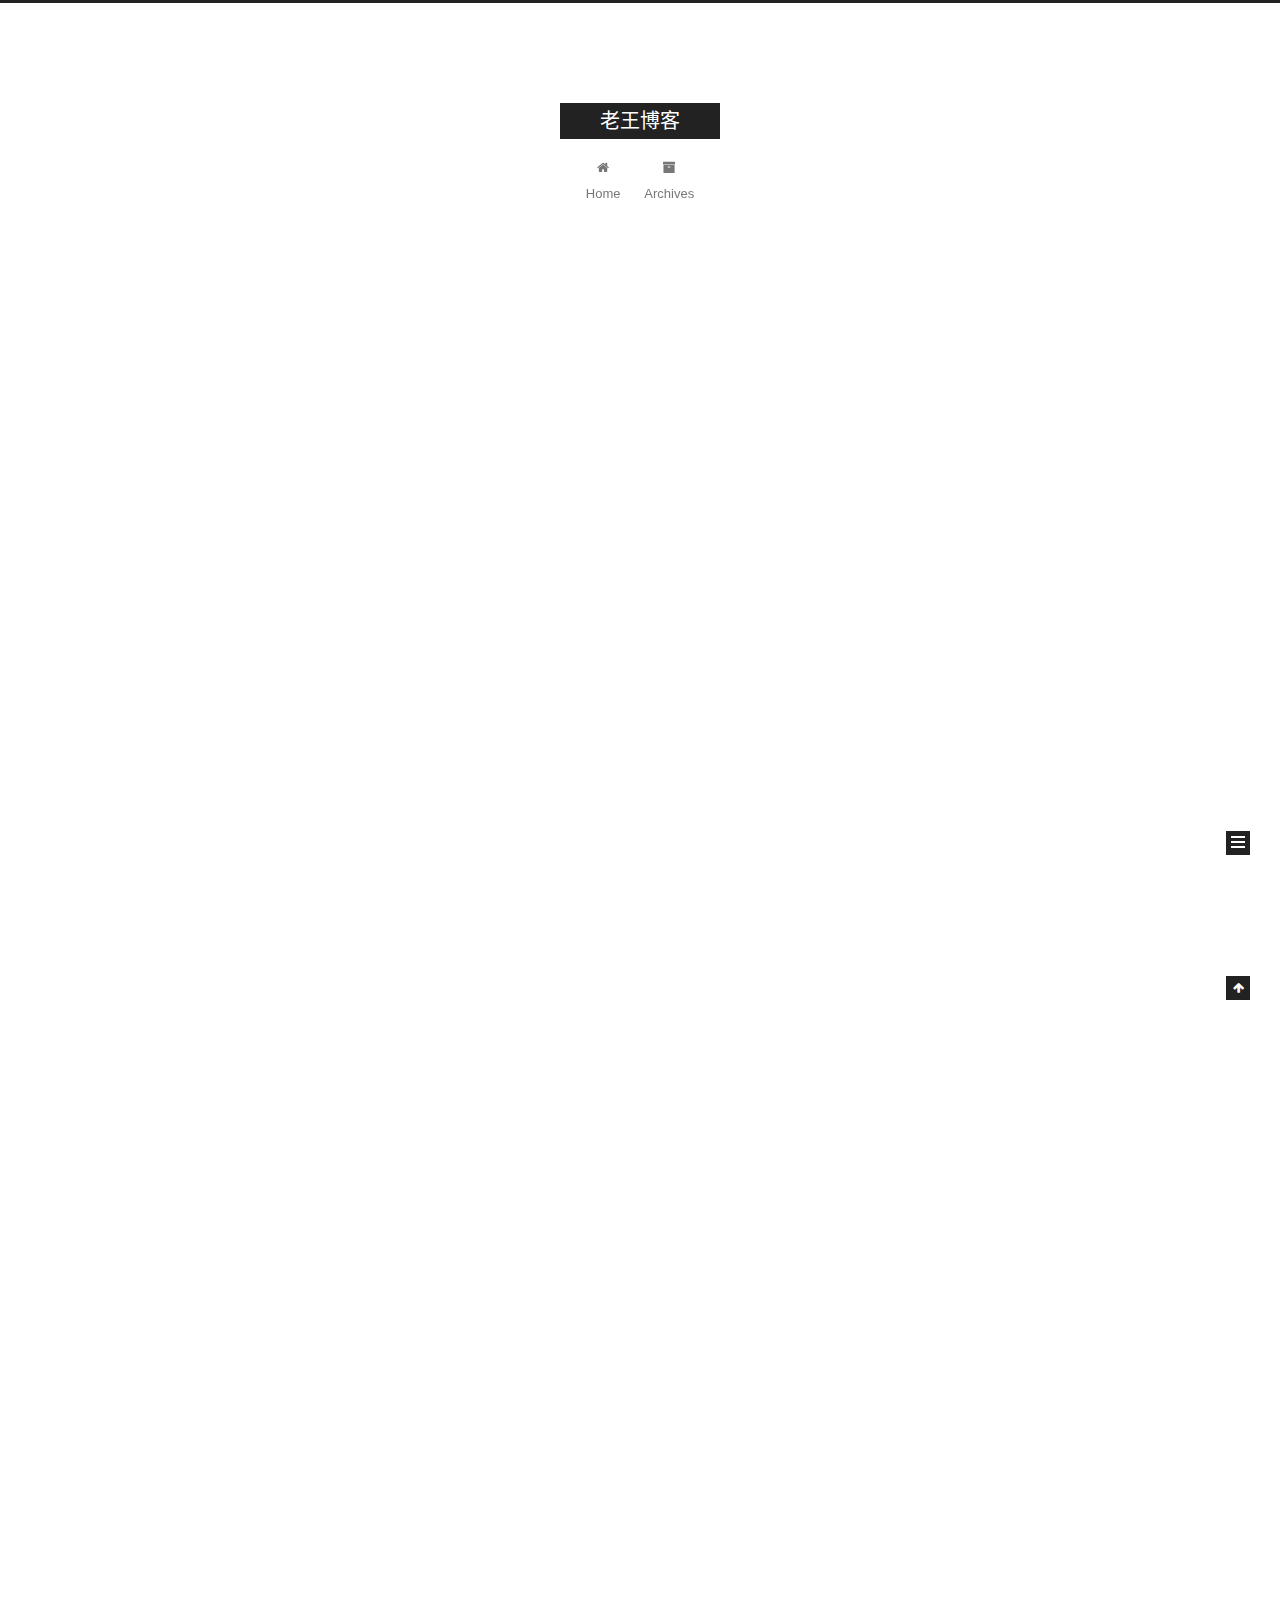
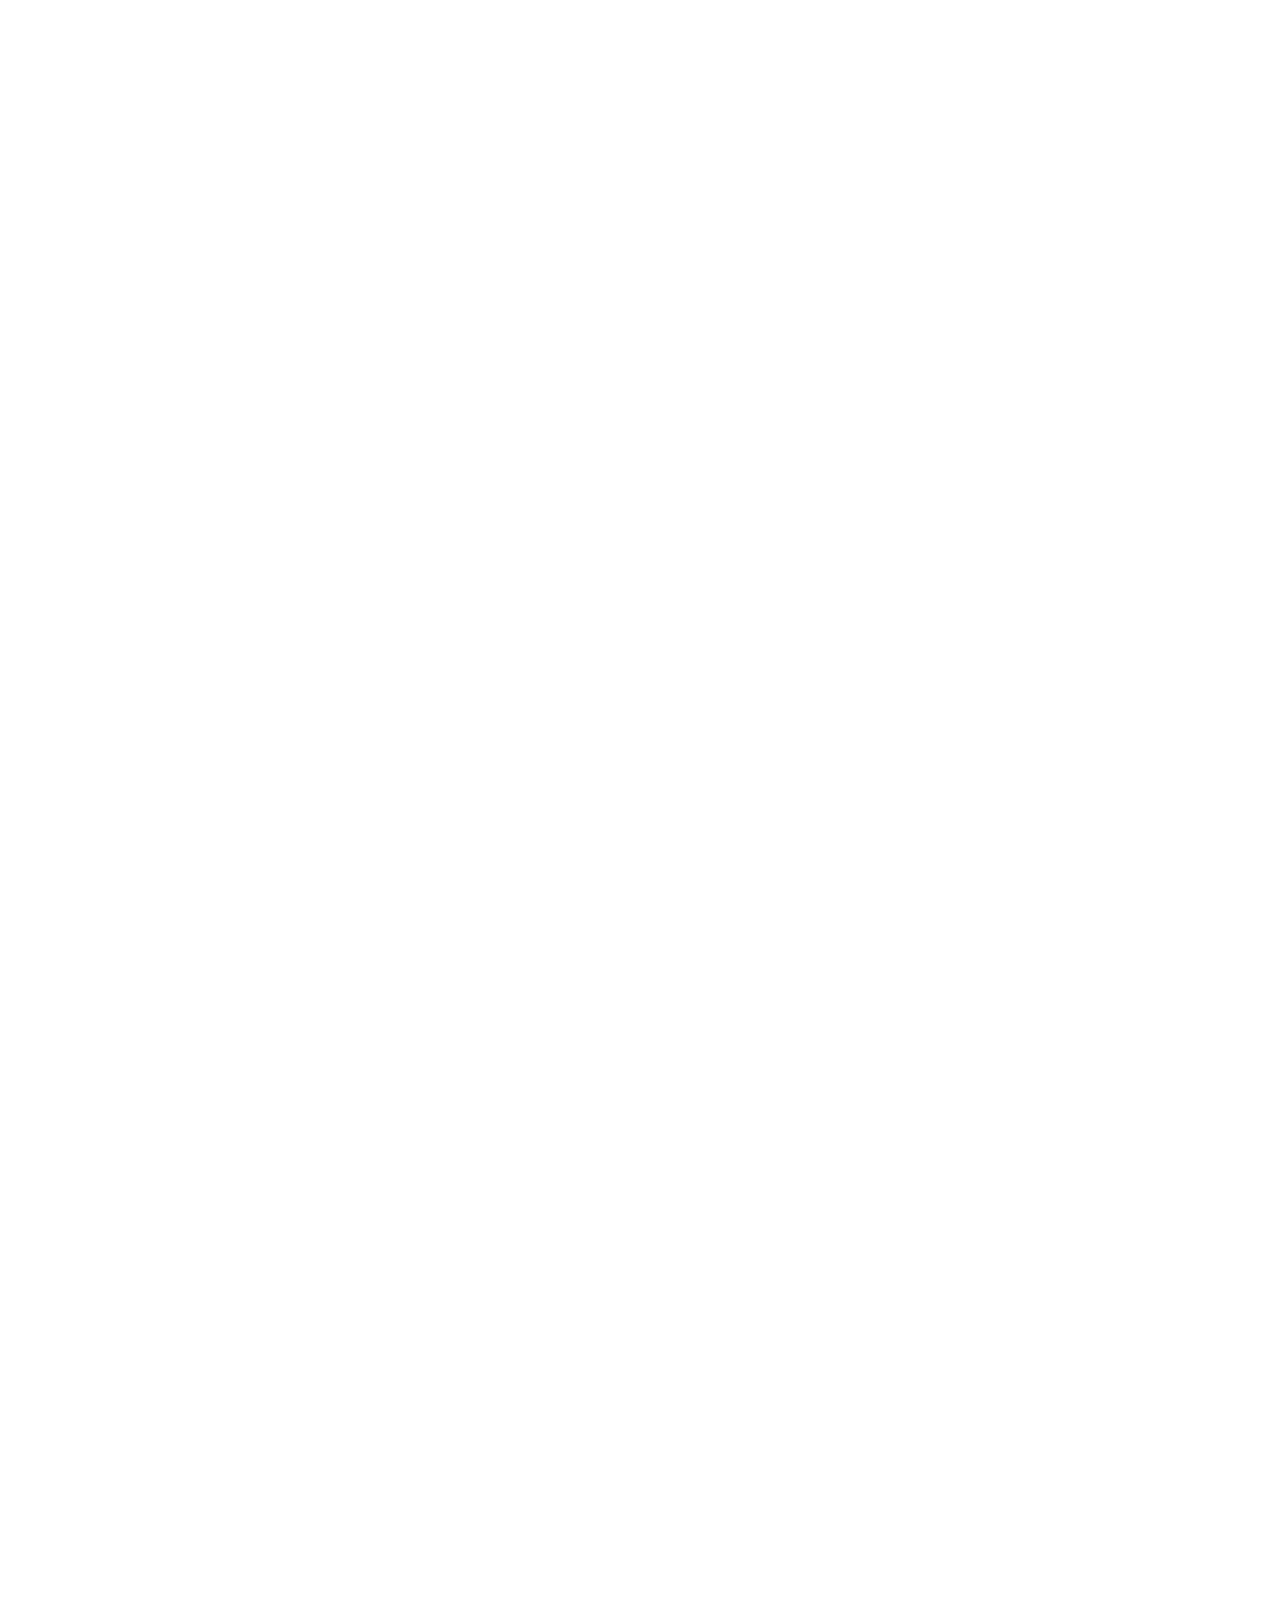
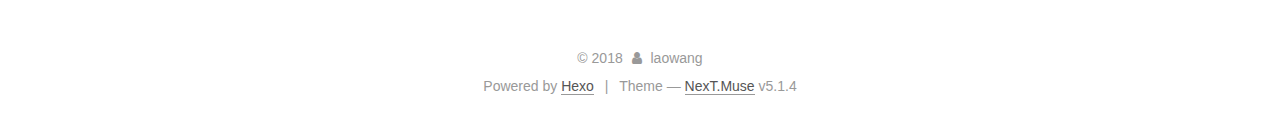
==== commit f9bf7379: "Site updated: 2018-08-29 00:02:13" ====
--- a/index.html
+++ b/index.html
@@ -305,12 +305,8 @@
       
         
           
-            <p>#Ubuntu下调试串口热敏打印机（二）<br>上次使用python里的escpos模块来写了一个简单的DEMO，但是打印中文乱码。<br>后续又看了下相关文档和例程，发现是汉字编码问题。<br>目前常见的汉字字符集编码大致为以下几种:</p>
-<p>####GB2312编码：1981年5月1日发布的简体中文汉字编码国家标准。GB2312对汉字采用双字节编码，收录7445个图形字符，其中包括6763个汉字。</p>
-<p>####BIG5编码：台湾地区繁体中文标准字符集，采用双字节编码，共收录13053个中文字，1984年实施。</p>
-<p>####GBK编码：1995年12月发布的汉字编码国家标准，是对GB2312编码的扩充，对汉字采用双字节编码。GBK字符集共收录21003个汉字，包含国家标准GB13000-1中的全部中日韩汉字，和BIG5编码中的所有汉字。</p>
-<p>####GB18030编码：2000年3月17日发布的汉字编码国家标准，是对GBK编码的扩充，覆盖中文、日文、朝鲜语和中国少数民族文字，其中收录27484个汉字。GB18030字符集采用单字节、双字节和四字节三种方式对字符编码。兼容GBK和GB2312字符集。</p>
-<p>####Unicode编码：国际标准字符集，它将世界各种语言的每个字符定义一个唯一的编码，以满足跨语言、跨平台的文本信息转换。<br>看了下例程，要想顺利打印中文，我们需要在我们的代码里声明一下打印文字的编码格式<br><figure class="highlight python"><table><tr><td class="code"><pre><span class="line"><span class="comment">#-*- UTF-8 -*-</span></span><br><span class="line"><span class="keyword">from</span> escpos <span class="keyword">import</span> *  <span class="comment">#引入escpos</span></span><br><span class="line">p = printer.Serial(<span class="string">"/dev/ttyS0"</span>)  <span class="comment">#定义打印机接口</span></span><br><span class="line">p.codepage = <span class="string">"gb2312"</span> <span class="comment">#声明编码为GB2312</span></span><br><span class="line">p.text(<span class="string">"打印机测试正常\n\n\n"</span>) <span class="comment">#打印中文</span></span><br><span class="line">p.qr(<span class="string">"1234"</span>)   <span class="comment">#打印二维码</span></span><br><span class="line">p.cut()   <span class="comment"># 切纸</span></span><br></pre></td></tr></table></figure></p>
+            <h1 id="Ubuntu下调试串口热敏打印机（二）"><a href="#Ubuntu下调试串口热敏打印机（二）" class="headerlink" title="Ubuntu下调试串口热敏打印机（二）"></a>Ubuntu下调试串口热敏打印机（二）</h1><p>上次使用python里的escpos模块来写了一个简单的DEMO，但是打印中文乱码。<br>后续又看了下相关文档和例程，发现是汉字编码问题。<br>目前常见的汉字字符集编码大致为以下几种:</p>
+<h4 id="GB2312编码：1981年5月1日发布的简体中文汉字编码国家标准。GB2312对汉字采用双字节编码，收录7445个图形字符，其中包括6763个汉字。"><a href="#GB2312编码：1981年5月1日发布的简体中文汉字编码国家标准。GB2312对汉字采用双字节编码，收录7445个图形字符，其中包括6763个汉字。" class="headerlink" title="GB2312编码：1981年5月1日发布的简体中文汉字编码国家标准。GB2312对汉字采用双字节编码，收录7445个图形字符，其中包括6763个汉字。"></a>GB2312编码：1981年5月1日发布的简体中文汉字编码国家标准。GB2312对汉字采用双字节编码，收录7445个图形字符，其中包括6763个汉字。</h4><h4 id="BIG5编码：台湾地区繁体中文标准字符集，采用双字节编码，共收录13053个中文字，1984年实施。"><a href="#BIG5编码：台湾地区繁体中文标准字符集，采用双字节编码，共收录13053个中文字，1984年实施。" class="headerlink" title="BIG5编码：台湾地区繁体中文标准字符集，采用双字节编码，共收录13053个中文字，1984年实施。"></a>BIG5编码：台湾地区繁体中文标准字符集，采用双字节编码，共收录13053个中文字，1984年实施。</h4><h4 id="GBK编码：1995年12月发布的汉字编码国家标准，是对GB2312编码的扩充，对汉字采用双字节编码。GBK字符集共收录21003个汉字，包含国家标准GB13000-1中的全部中日韩汉字，和BIG5编码中的所有汉字。"><a href="#GBK编码：1995年12月发布的汉字编码国家标准，是对GB2312编码的扩充，对汉字采用双字节编码。GBK字符集共收录21003个汉字，包含国家标准GB13000-1中的全部中日韩汉字，和BIG5编码中的所有汉字。" class="headerlink" title="GBK编码：1995年12月发布的汉字编码国家标准，是对GB2312编码的扩充，对汉字采用双字节编码。GBK字符集共收录21003个汉字，包含国家标准GB13000-1中的全部中日韩汉字，和BIG5编码中的所有汉字。"></a>GBK编码：1995年12月发布的汉字编码国家标准，是对GB2312编码的扩充，对汉字采用双字节编码。GBK字符集共收录21003个汉字，包含国家标准GB13000-1中的全部中日韩汉字，和BIG5编码中的所有汉字。</h4><h4 id="GB18030编码：2000年3月17日发布的汉字编码国家标准，是对GBK编码的扩充，覆盖中文、日文、朝鲜语和中国少数民族文字，其中收录27484个汉字。GB18030字符集采用单字节、双字节和四字节三种方式对字符编码。兼容GBK和GB2312字符集。"><a href="#GB18030编码：2000年3月17日发布的汉字编码国家标准，是对GBK编码的扩充，覆盖中文、日文、朝鲜语和中国少数民族文字，其中收录27484个汉字。GB18030字符集采用单字节、双字节和四字节三种方式对字符编码。兼容GBK和GB2312字符集。" class="headerlink" title="GB18030编码：2000年3月17日发布的汉字编码国家标准，是对GBK编码的扩充，覆盖中文、日文、朝鲜语和中国少数民族文字，其中收录27484个汉字。GB18030字符集采用单字节、双字节和四字节三种方式对字符编码。兼容GBK和GB2312字符集。"></a>GB18030编码：2000年3月17日发布的汉字编码国家标准，是对GBK编码的扩充，覆盖中文、日文、朝鲜语和中国少数民族文字，其中收录27484个汉字。GB18030字符集采用单字节、双字节和四字节三种方式对字符编码。兼容GBK和GB2312字符集。</h4><h4 id="Unicode编码：国际标准字符集，它将世界各种语言的每个字符定义一个唯一的编码，以满足跨语言、跨平台的文本信息转换。"><a href="#Unicode编码：国际标准字符集，它将世界各种语言的每个字符定义一个唯一的编码，以满足跨语言、跨平台的文本信息转换。" class="headerlink" title="Unicode编码：国际标准字符集，它将世界各种语言的每个字符定义一个唯一的编码，以满足跨语言、跨平台的文本信息转换。"></a>Unicode编码：国际标准字符集，它将世界各种语言的每个字符定义一个唯一的编码，以满足跨语言、跨平台的文本信息转换。</h4><p>看了下例程，要想顺利打印中文，我们需要在我们的代码里声明一下打印文字的编码格式<br><figure class="highlight python"><table><tr><td class="code"><pre><span class="line"><span class="comment">#-*- UTF-8 -*-</span></span><br><span class="line"><span class="keyword">from</span> escpos <span class="keyword">import</span> *  <span class="comment">#引入escpos</span></span><br><span class="line">p = printer.Serial(<span class="string">"/dev/ttyS0"</span>)  <span class="comment">#定义打印机接口</span></span><br><span class="line">p.codepage = <span class="string">"gb2312"</span> <span class="comment">#声明编码为GB2312</span></span><br><span class="line">p.text(<span class="string">"打印机测试正常\n\n\n"</span>) <span class="comment">#打印中文</span></span><br><span class="line">p.qr(<span class="string">"1234"</span>)   <span class="comment">#打印二维码</span></span><br><span class="line">p.cut()   <span class="comment"># 切纸</span></span><br></pre></td></tr></table></figure></p>
 <p>好了，目前常规的一些测试已经完成了，其它例程和函数应用可以参考<a href="https://github.com/python-escpos/python-escpos" target="_blank" rel="noopener"><strong>python-escpos</strong></a>库里的例程.</p>
 <p>还可以访问相关<a href="https://python-escpos.readthedocs.io/" target="_blank" rel="noopener">文档</a>。</p>
 
--- a/css/main.css
+++ b/css/main.css
@@ -1822,7 +1822,7 @@
   width: 4px;
   height: 4px;
   border-radius: 50%;
-  background: #98f441;
+  background: #3b86ff;
 }
 .links-of-blogroll {
   font-size: 13px;
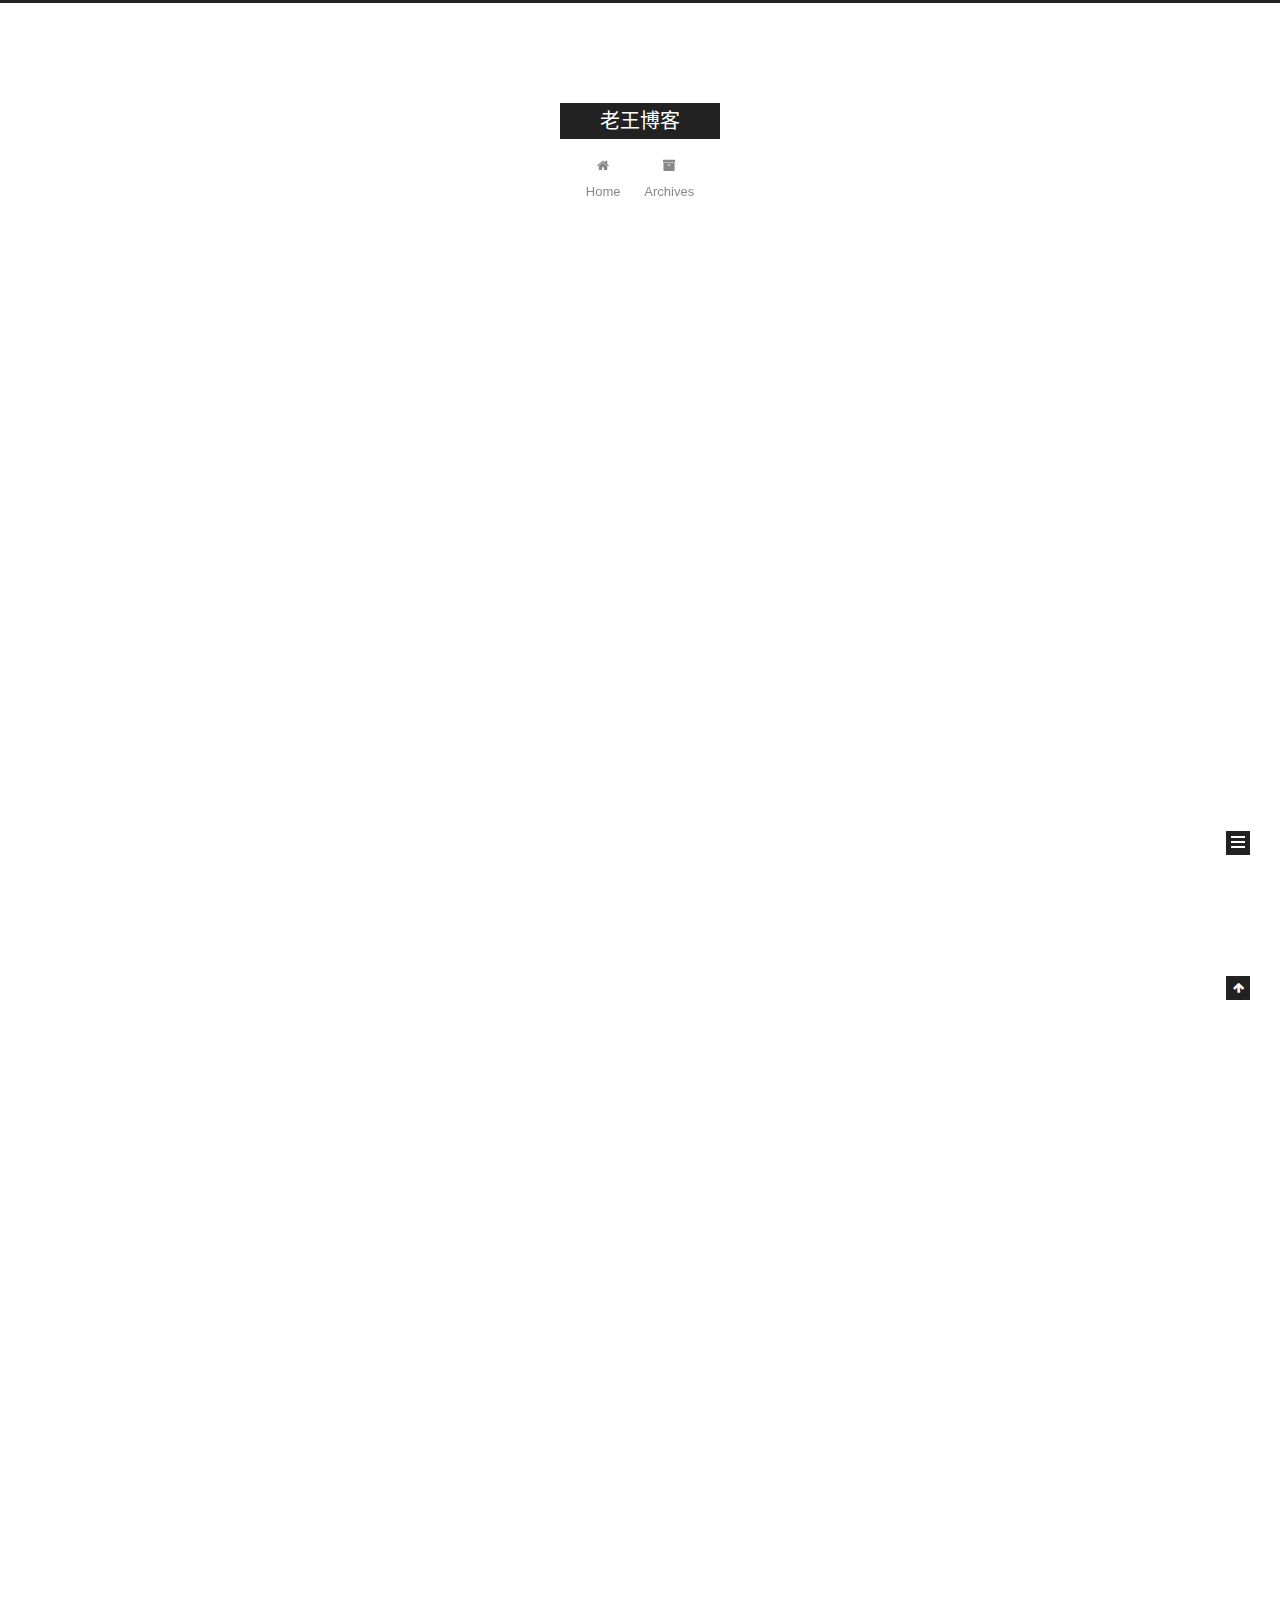
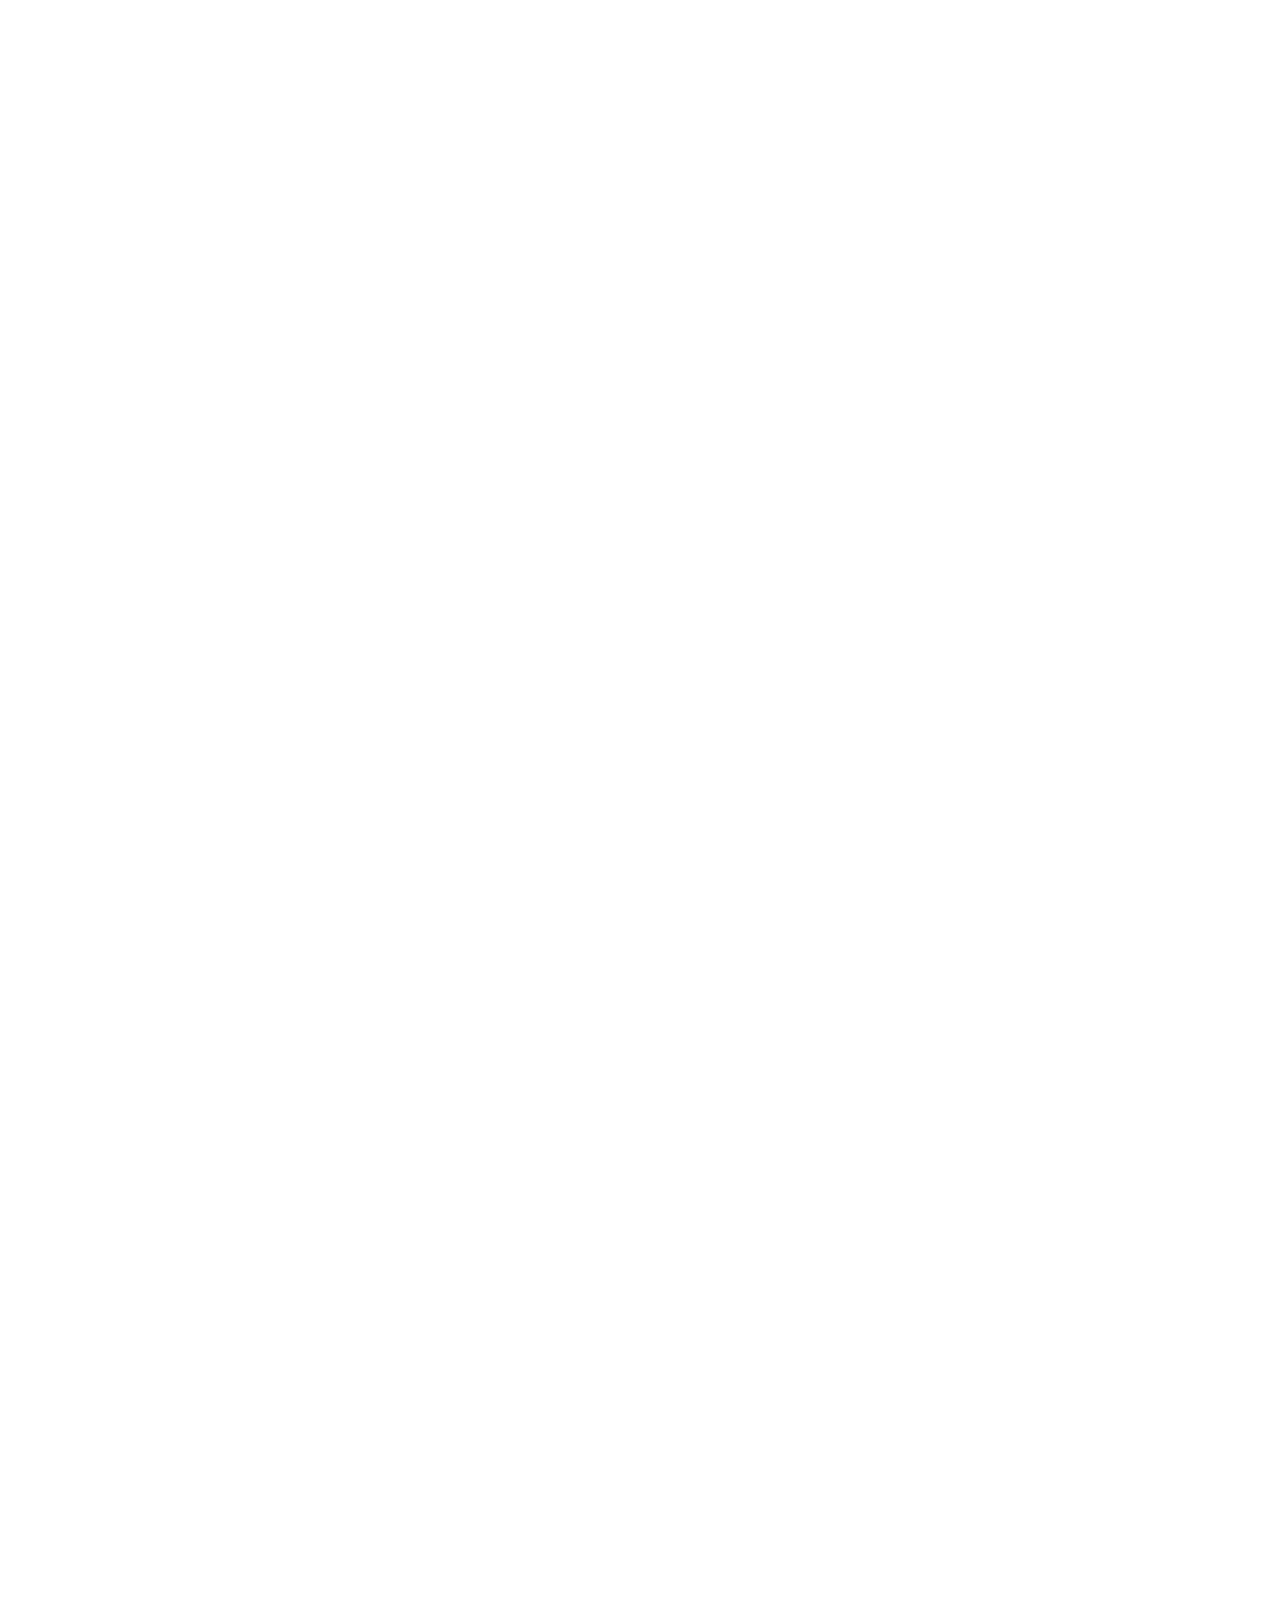
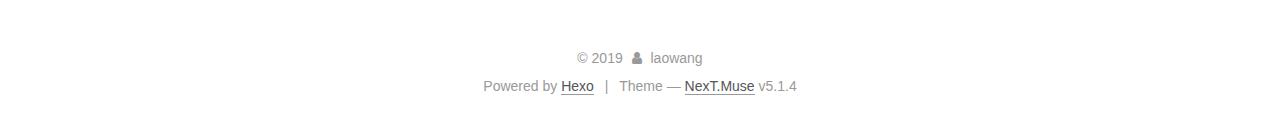
==== commit 10ecb1b4: "Site updated: 2019-11-05 19:49:32" ====
--- a/index.html
+++ b/index.html
@@ -234,7 +234,7 @@
   
   
   <div class="post-block">
-    <link itemprop="mainEntityOfPage" href="http://54laowang.github.io/2018/08/28/pyserial2/">
+    <link itemprop="mainEntityOfPage" href="http://54laowang.github.io/2018/08/28/print-serial2/">
 
     <span hidden itemprop="author" itemscope itemtype="http://schema.org/Person">
       <meta itemprop="name" content="laowang">
@@ -253,7 +253,7 @@
         
           <h1 class="post-title" itemprop="name headline">
                 
-                <a class="post-title-link" href="/2018/08/28/pyserial2/" itemprop="url">pyserial2</a></h1>
+                <a class="post-title-link" href="/2018/08/28/print-serial2/" itemprop="url">Print Serial-2</a></h1>
         
 
         <div class="post-meta">
@@ -581,7 +581,7 @@
 
     <footer id="footer" class="footer">
       <div class="footer-inner">
-        <div class="copyright">&copy; <span itemprop="copyrightYear">2018</span>
+        <div class="copyright">&copy; <span itemprop="copyrightYear">2019</span>
   <span class="with-love">
     <i class="fa fa-user"></i>
   </span>
--- a/css/main.css
+++ b/css/main.css
@@ -1822,7 +1822,7 @@
   width: 4px;
   height: 4px;
   border-radius: 50%;
-  background: #3b86ff;
+  background: #1ca109;
 }
 .links-of-blogroll {
   font-size: 13px;
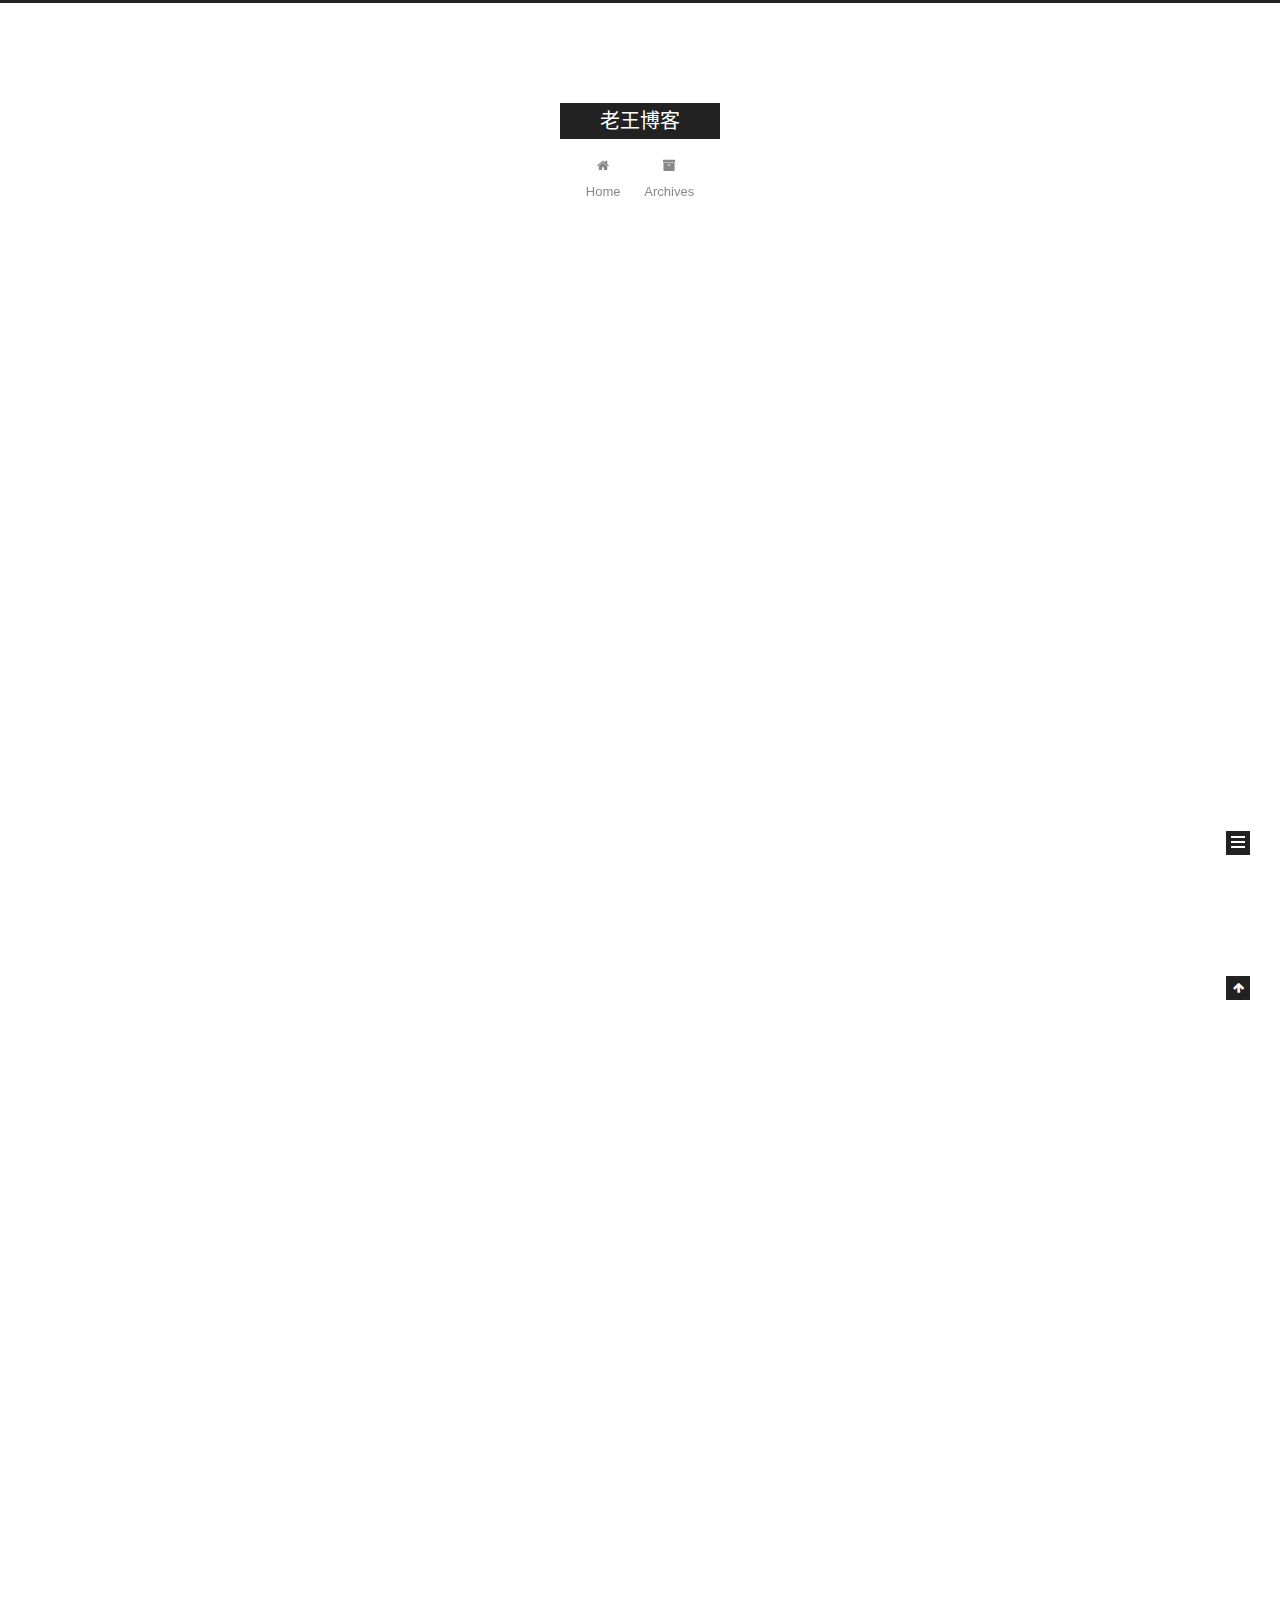
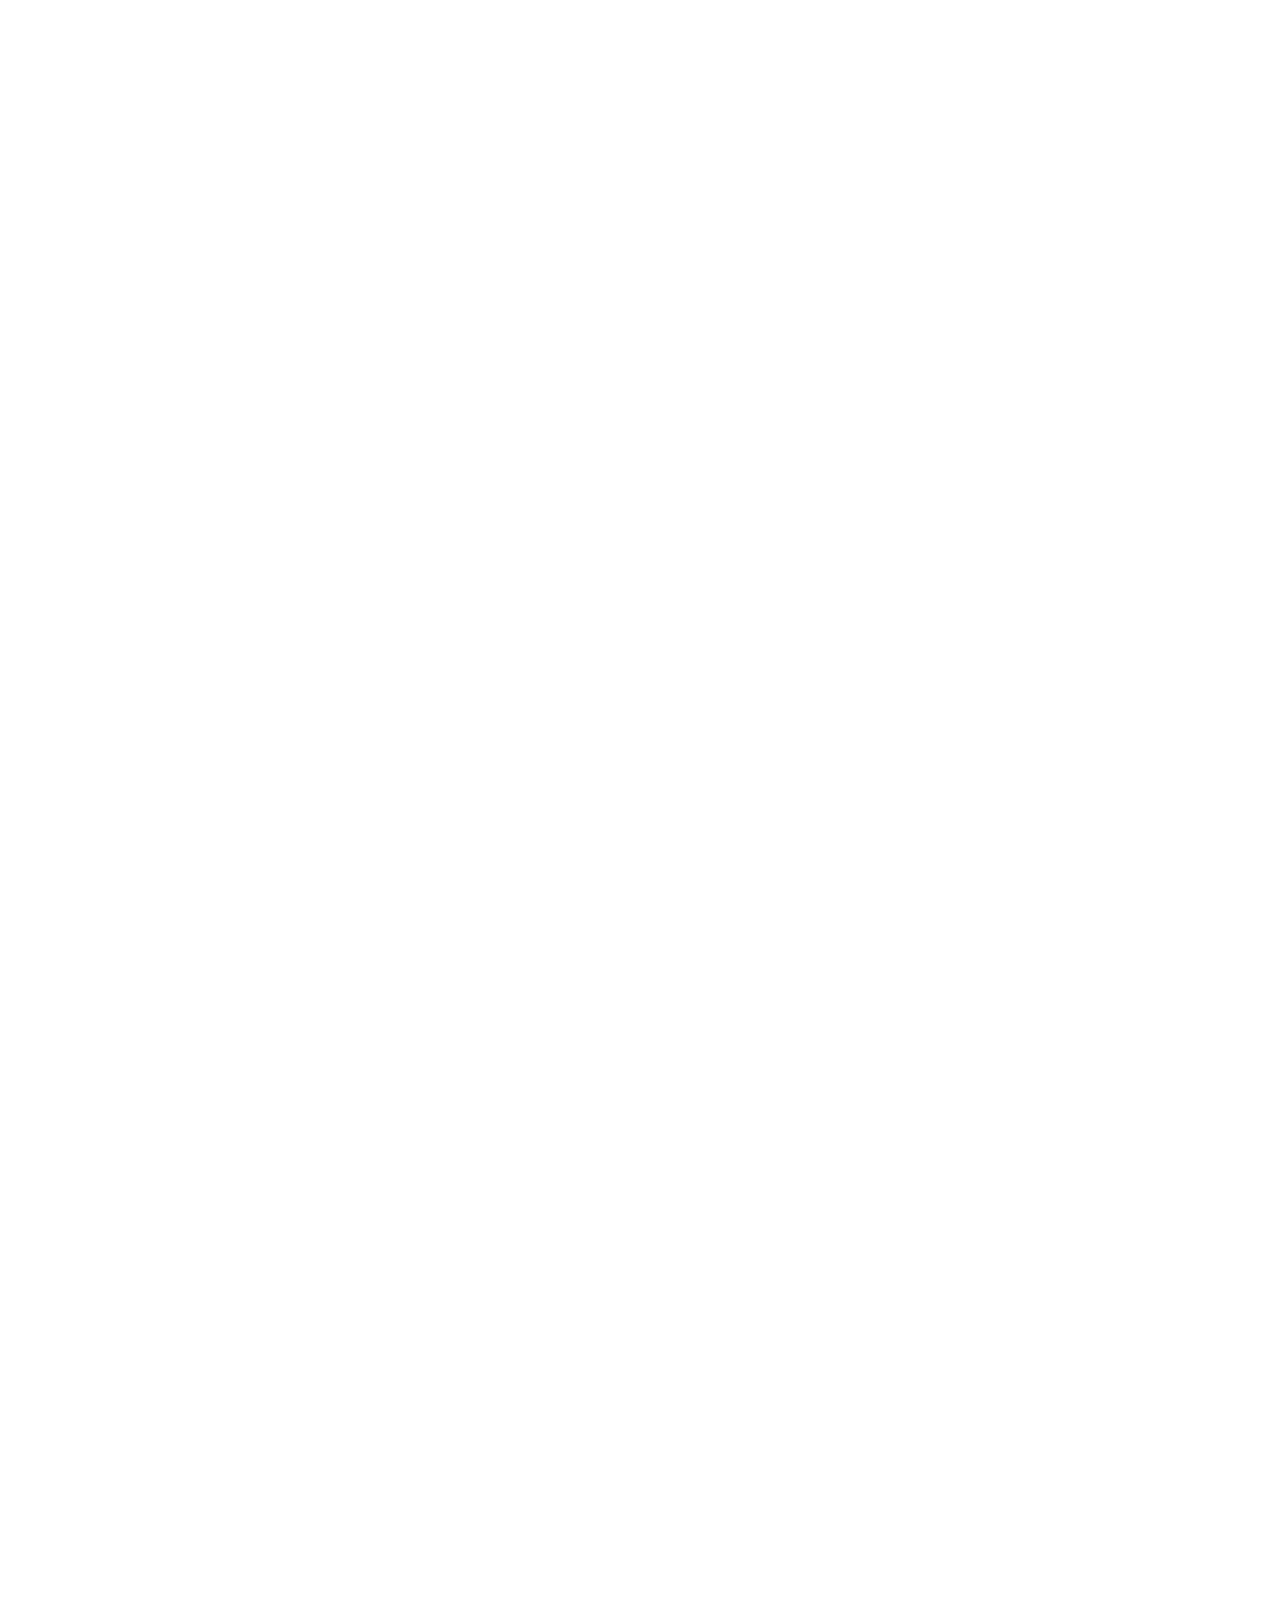
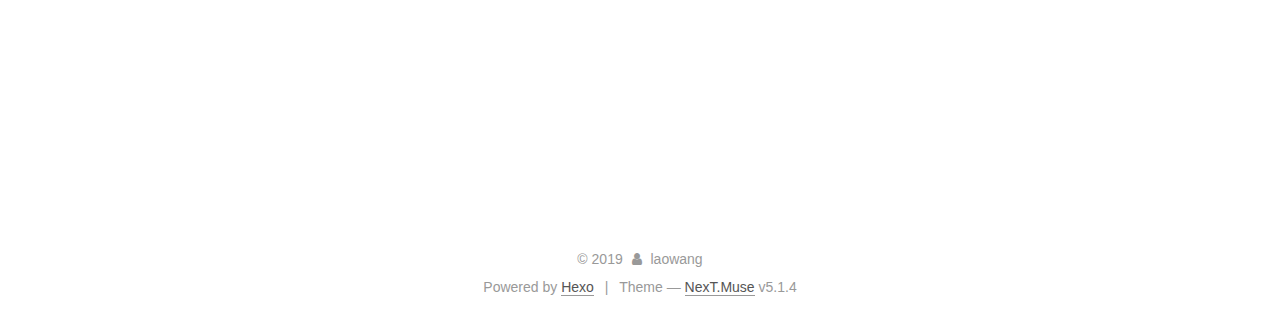
==== commit 64ab98f0: "Site updated: 2019-11-05 19:52:45" ====
--- a/index.html
+++ b/index.html
@@ -234,6 +234,125 @@
   
   
   <div class="post-block">
+    <link itemprop="mainEntityOfPage" href="http://54laowang.github.io/2019/11/05/operation/">
+
+    <span hidden itemprop="author" itemscope itemtype="http://schema.org/Person">
+      <meta itemprop="name" content="laowang">
+      <meta itemprop="description" content="">
+      <meta itemprop="image" content="/images/avatar.gif">
+    </span>
+
+    <span hidden itemprop="publisher" itemscope itemtype="http://schema.org/Organization">
+      <meta itemprop="name" content="老王博客">
+    </span>
+
+    
+      <header class="post-header">
+
+        
+        
+          <h1 class="post-title" itemprop="name headline">
+                
+                <a class="post-title-link" href="/2019/11/05/operation/" itemprop="url">operation</a></h1>
+        
+
+        <div class="post-meta">
+          <span class="post-time">
+            
+              <span class="post-meta-item-icon">
+                <i class="fa fa-calendar-o"></i>
+              </span>
+              
+                <span class="post-meta-item-text">Posted on</span>
+              
+              <time title="Post created" itemprop="dateCreated datePublished" datetime="2019-11-05T19:52:06+08:00">
+                2019-11-05
+              </time>
+            
+
+            
+
+            
+          </span>
+
+          
+
+          
+            
+          
+
+          
+          
+
+          
+
+          
+
+          
+
+        </div>
+      </header>
+    
+
+    
+    
+    
+    <div class="post-body" itemprop="articleBody">
+
+      
+      
+
+      
+        
+          
+            
+          
+        
+      
+    </div>
+    
+    
+    
+
+    
+
+    
+
+    
+
+    <footer class="post-footer">
+      
+
+      
+
+      
+
+      
+      
+        <div class="post-eof"></div>
+      
+    </footer>
+  </div>
+  
+  
+  
+  </article>
+
+
+    
+      
+
+  
+
+  
+  
+  
+
+  <article class="post post-type-normal" itemscope itemtype="http://schema.org/Article">
+  
+  
+  
+  <div class="post-block">
     <link itemprop="mainEntityOfPage" href="http://54laowang.github.io/2018/08/28/print-serial2/">
 
     <span hidden itemprop="author" itemscope itemtype="http://schema.org/Person">
@@ -524,7 +643,7 @@
               
                 <a href="/archives/">
               
-                  <span class="site-state-item-count">2</span>
+                  <span class="site-state-item-count">3</span>
                   <span class="site-state-item-name">posts</span>
                 </a>
               </div>
--- a/css/main.css
+++ b/css/main.css
@@ -1822,7 +1822,7 @@
   width: 4px;
   height: 4px;
   border-radius: 50%;
-  background: #1ca109;
+  background: #ffff58;
 }
 .links-of-blogroll {
   font-size: 13px;
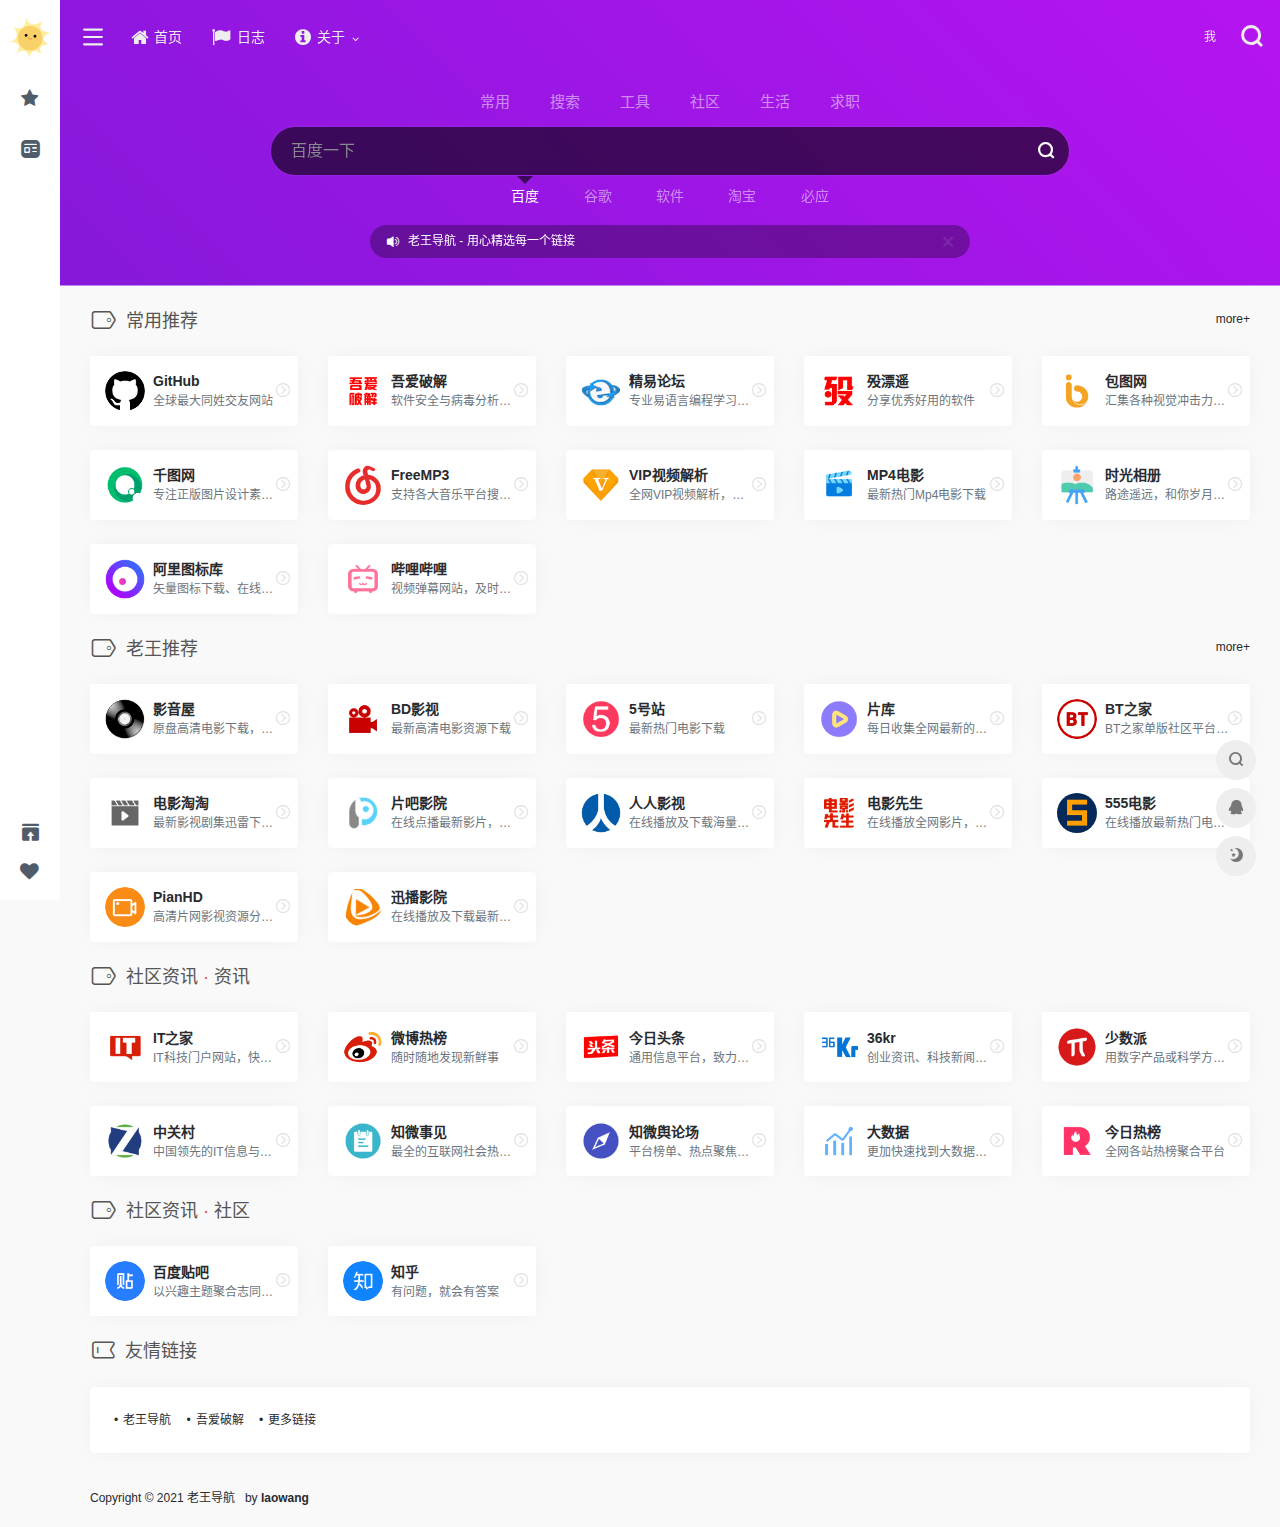
==== commit f3f3fe93: "X" ====
--- a/index.html
+++ b/index.html
@@ -1,885 +1,1991 @@
 <!DOCTYPE html>
-
-
-
-  
-
-
-<html class="theme-next muse use-motion" lang="zh-CN">
+<html lang="zh-CN">
+
 <head>
-  <meta charset="UTF-8"/>
-<meta http-equiv="X-UA-Compatible" content="IE=edge" />
-<meta name="viewport" content="width=device-width, initial-scale=1, maximum-scale=1"/>
-<meta name="theme-color" content="#222">
-
-
-
-
-
-
-
-
-
-<meta http-equiv="Cache-Control" content="no-transform" />
-<meta http-equiv="Cache-Control" content="no-siteapp" />
-
-
-
-
-
-
-
-
-
-
-
-
-
-
-
-
-  
-  
-  <link href="/lib/fancybox/source/jquery.fancybox.css?v=2.1.5" rel="stylesheet" type="text/css" />
-
-
-
-
-
-
-
-<link href="/lib/font-awesome/css/font-awesome.min.css?v=4.6.2" rel="stylesheet" type="text/css" />
-
-<link href="/css/main.css?v=5.1.4" rel="stylesheet" type="text/css" />
-
-
-  <link rel="apple-touch-icon" sizes="180x180" href="/images/apple-touch-icon-next.png?v=5.1.4">
-
-
-  <link rel="icon" type="image/png" sizes="32x32" href="/images/favicon-32x32-next.png?v=5.1.4">
-
-
-  <link rel="icon" type="image/png" sizes="16x16" href="/images/favicon-16x16-next.png?v=5.1.4">
-
-
-  <link rel="mask-icon" href="/images/logo.svg?v=5.1.4" color="#222">
-
-
-
-
-
-  <meta name="keywords" content="Hexo, NexT" />
-
-
-
-
-
-  <link rel="alternate" href="/atom.xml" title="老王博客" type="application/atom+xml" />
-
-
-
-
-
-
-<meta name="description" content="老王在 Github 上的个人博客">
-<meta property="og:type" content="website">
-<meta property="og:title" content="老王博客">
-<meta property="og:url" content="http://54laowang.github.io/index.html">
-<meta property="og:site_name" content="老王博客">
-<meta property="og:description" content="老王在 Github 上的个人博客">
-<meta property="og:locale" content="zh-CN">
-<meta name="twitter:card" content="summary">
-<meta name="twitter:title" content="老王博客">
-<meta name="twitter:description" content="老王在 Github 上的个人博客">
-
-
-
-<script type="text/javascript" id="hexo.configurations">
-  var NexT = window.NexT || {};
-  var CONFIG = {
-    root: '/',
-    scheme: 'Muse',
-    version: '5.1.4',
-    sidebar: {"position":"left","display":"post","offset":12,"b2t":false,"scrollpercent":false,"onmobile":false},
-    fancybox: true,
-    tabs: true,
-    motion: {"enable":true,"async":false,"transition":{"post_block":"fadeIn","post_header":"slideDownIn","post_body":"slideDownIn","coll_header":"slideLeftIn","sidebar":"slideUpIn"}},
-    duoshuo: {
-      userId: '0',
-      author: 'Author'
-    },
-    algolia: {
-      applicationID: '',
-      apiKey: '',
-      indexName: '',
-      hits: {"per_page":10},
-      labels: {"input_placeholder":"Search for Posts","hits_empty":"We didn't find any results for the search: ${query}","hits_stats":"${hits} results found in ${time} ms"}
+    <meta charset="UTF-8">
+    <meta http-equiv="X-UA-Compatible" content="IE=edge, chrome=1">
+    <meta name="viewport"
+        content="width=device-width, initial-scale=1.0, minimum-scale=1.0, maximum-scale=1.0, user-scalable=no">
+    <title>老王导航-有范的导航网站</title>
+    <meta name="theme-color" content="#f9f9f9">
+    <meta name="keywords"
+        content="UI设计,UI设计素材,设计导航,网址导航,设计资源,创意导航,创意网站导航,设计师网址大全,设计素材大全,设计师导航,UI设计资源,优秀UI设计欣赏,设计师导航,设计师网址大全,设计师网址导航,程序员网址导航,交互设计师网址导航">
+    <meta name="description" content="老王导航 - 收集国内外优秀设计网站、UI设计资源网站、灵感创意网站、素材资源网站，定时更新分享优质产品设计书签。">
+    <meta name="baidu-site-verification" content="code-ERzo5lqNbW" />
+    <meta name="sogou_site_verification" content="c5kms0qkyL"/>
+    <meta name="360-site-verification" content="fcc13eac55051e381be8a06453359bc1" />
+    <meta property="og:type" content="website">
+    <meta property="og:url" content="https://tao2.wang">
+    <meta property="og:title" content="老王导航-有范的导航网站">
+    <meta property="og:description" content="老王导航 - 收集国内外优秀设计网站、UI设计资源网站、灵感创意网站、素材资源网站，定时更新分享优质产品设计书签。">
+    <meta property="og:image" content="https://nav.iowen.cn/wp-content/themes/onenav/screenshot.jpg">
+    <meta property="og:site_name" content="老王导航">
+    <link rel="icon" href="./ico.ico">
+    <link rel='stylesheet' id='wp-block-library-css' href='wp-includes/css/dist/block-library/style.min-5.6.2.css'
+        type='text/css' media='all'>
+    <link rel="stylesheet" href="font-awesome/css/font-awesome.min.css">
+    <link rel='stylesheet' id='iconfont-css' href='wp-content/themes/onenav/css/iconfont-3.03029.1.css' type='text/css'
+        media='all'>
+    <link rel='stylesheet' id='iconfontd-css' href='t/font_1620678_7g0p3h6gbl-3.03029..css' type='text/css' media='all'>
+    <link rel='stylesheet' id='bootstrap-css' href='wp-content/themes/onenav/css/bootstrap.min-3.03029.1.css'
+        type='text/css' media='all'>
+    <link rel='stylesheet' id='lightbox-css' href='wp-content/themes/onenav/css/jquery.fancybox.min-3.03029.1.css'
+        type='text/css' media='all'>
+    <link rel='stylesheet' id='style-css' href='wp-content/themes/onenav/css/style-3.03029.1.css' type='text/css'
+        media='all'>
+    <script type='text/javascript' src='wp-content/themes/onenav/js/jquery.min-3.03029.1.js' id='jquery-js'></script>
+    <style>
+        #footer-tools [data-v-db6ccf64][data-v-41ba7e2c] {
+            top: unset !important;
+            bottom: 0 !important;
+            right: 44px !important
+        }
+
+        .io.icon-fw,
+        .iconfont.icon-fw {
+            width: 1.15em;
+        }
+
+        .io.icon-lg,
+        .iconfont.icon-lg {
+            font-size: 1.5em;
+            line-height: .75em;
+            vertical-align: -.125em;
+        }
+
+        .screenshot-carousel .img_wrapper a {
+            display: contents
+        }
+
+        .fancybox-slide--iframe .fancybox-content {
+            max-width: 1280px;
+            margin: 0
+        }
+
+        .fancybox-slide--iframe.fancybox-slide {
+            padding: 44px 0
+        }
+
+        .navbar-nav .menu-item-286 a {
+            background: #ff8116;
+            border-radius: 50px !important;
+            padding: 5px 10px !important;
+            margin: 5px 0 !important;
+            color: #fff !important;
+        }
+
+        .navbar-nav .menu-item-286 a i {
+            position: absolute;
+            top: 0;
+            right: -10px;
+            color: #f13522;
+        }
+
+        .io-black-mode .navbar-nav .menu-item-286 a {
+            background: #ce9412;
+        }
+
+        .io-black-mode .navbar-nav .menu-item-286 a i {
+            color: #fff;
+        }
+    </style>
+    <!-- 百度统计 -->
+    <script>
+        var _hmt = _hmt || [];
+        (function () {
+            var hm = document.createElement("script");
+            hm.src = "https://hm.baidu.com/hm.js?fecd06767f2d583e553b43a959a1c910";
+            var s = document.getElementsByTagName("script")[0];
+            s.parentNode.insertBefore(hm, s);
+        })();
+    </script>
+    <!-- end 百度统计 -->
+</head>
+
+<body class="io-grey-mode">
+    <div id="loading">
+        <style>
+            .loader {
+                width: 250px;
+                height: 50px;
+                line-height: 50px;
+                text-align: center;
+                position: absolute;
+                top: 50%;
+                left: 50%;
+                transform: translate(-50%, -50%);
+                font-family: helvetica, arial, sans-serif;
+                text-transform: uppercase;
+                font-weight: 900;
+                color: #f1404b;
+                letter-spacing: 0.2em
+            }
+
+            .loader::before,
+            .loader::after {
+                content: "";
+                display: block;
+                width: 15px;
+                height: 15px;
+                background: #f1404b;
+                position: absolute;
+                animation: load .7s infinite alternate ease-in-out
+            }
+
+            .loader::before {
+                top: 0
+            }
+
+            .loader::after {
+                bottom: 0
+            }
+
+            @keyframes load {
+                0% {
+                    left: 0;
+                    height: 30px;
+                    width: 15px
+                }
+
+                50% {
+                    height: 8px;
+                    width: 40px
+                }
+
+                100% {
+                    left: 235px;
+                    height: 30px;
+                    width: 15px
+                }
+            }
+        </style>
+        <div class="loader">一个有范的导航</div>
+    </div>
+    <div class="page-container">
+
+
+        <div id="sidebar" class="sticky sidebar-nav fade mini-sidebar" style="width: 60px;">
+            <div class="modal-dialog h-100  sidebar-nav-inner">
+                <div class="sidebar-logo border-bottom border-color">
+                    <!-- logo -->
+                    <div class="logo overflow-hidden">
+                        <a href="" class="logo-expanded">
+                            <img src="wp-content/uploads/2020/01/ywdh-logo-1.png" height="40" class="logo-light"
+                                alt="老王导航">
+                            <img src="wp-content/uploads/2020/01/ywdh-logo.png" height="40" class="logo-dark d-none"
+                                alt="老王导航">
+                        </a>
+                        <a href="" class="logo-collapsed">
+                            <img src="wp-content/uploads/2020/01/ywdh-logo-bark-ico.png" height="40" class="logo-light"
+                                alt="老王导航">
+                            <img src="wp-content/uploads/2020/01/ywdh-logo-ico.png" height="40" class="logo-dark d-none"
+                                alt="老王导航">
+                        </a>
+                    </div>
+                    <!-- logo end -->
+                </div>
+                <div class="sidebar-menu flex-fill">
+                    <div class="sidebar-scroll">
+                        <div class="sidebar-menu-inner">
+                            <ul>
+                                <li class="sidebar-item top-menu">
+                                    <a href="javascript:;" class="smooth change-href">
+                                        <i class="iconfont icon-category icon-fw icon-lg mr-2"></i>
+                                        <span>老王导航</span>
+                                        <i class="iconfont icon-arrow-r-m sidebar-more text-sm"></i>
+                                    </a>
+                                    <ul>
+                                        <li id="menu-item-281"
+                                            class="menu-item menu-item-type-post_type menu-item-object-page menu-item-281">
+                                            <a href="https://tao2.wang">
+                                                <i class="fa fa-home fa-lg mr-2"></i>
+                                                <span>首页</span></a>
+                                        </li>
+                                        <li id="menu-item-786"
+                                            class="menu-item menu-item-type-custom menu-item-object-custom menu-item-786">
+                                            <a target="_blank" rel="noopener" href="javascript:;">
+                                                <i class="fa fa-flag fa-lg mr-2"></i>
+                                                <span>日志</span></a>
+                                        </li>
+                                        <li id="menu-item-284"
+                                            class="menu-item menu-item-type-post_type menu-item-object-page menu-item-has-children menu-item-284">
+                                            <a href="#">
+                                                <i class="fa fa-info-circle fa-lg mr-2"></i>
+                                                <span>关于</span></a>
+                                            <ul class="sub-menu">
+                                                <li id="menu-item-264"
+                                                    class="menu-item menu-item-type-post_type menu-item-object-page menu-item-264">
+                                                    <a href="" target="_blank">老王</a>
+                                                </li>
+                                                <li id="menu-item-285"
+                                                    class="menu-item menu-item-type-custom menu-item-object-custom menu-item-285">
+                                                    <a href="#">关于导航</a>
+                                                </li>
+                                            </ul>
+                                        </li>
+
+                                    </ul>
+                                </li>
+                                <li class="sidebar-item">
+                                    <a href="#term-2" class="smooth">
+                                        <i class="fa fa-star fa-lg icon-fw icon-lg mr-2"></i>
+                                        <span>常用推荐</span>
+                                    </a>
+                                </li>
+                                <li class="sidebar-item">
+                                    <!--<a href="javascript:;">-->
+                                                                                <a href="javascript:;" class="smooth change-href" data-change="#term-2">
+                                        <i class="io io-zixun icon-fw icon-lg mr-2"></i>
+                                        <span>社区咨询</span>
+                                        <i class="iconfont icon-arrow-r-m sidebar-more text-sm"></i>
+                                    </a>
+                                    <ul>
+                                                                                        <li>
+                                            <a href="#term-42" class="smooth"><span>资讯</span></a>
+                                        </li>
+                                                                                        <li>
+                                            <a href="#term-45" class="smooth"><span>社区</span></a>
+                                        </li>
+
+                                                                                    </ul>
+                                </li>
+                                                                
+                        </div>
+                    </div>
+                </div>
+                <div class="border-top py-2 border-color">
+                    <div class="flex-bottom">
+                        <ul>
+                            <li id="menu-item-237"
+                                class="menu-item menu-item-type-post_type menu-item-object-page menu-item-237 sidebar-item">
+                                <a href="https://mail.qq.com/cgi-bin/qm_share?t=qm_mailme&email=271873770@qq.com" target="_blank">
+                                    <i class="io io-tijiao icon-fw icon-lg mr-2"></i>
+                                    <span>网站提交</span></a>
+                            </li>
+
+                            <li id="menu-item-213"
+                                class="menu-item menu-item-type-custom menu-item-object-custom menu-item-213 sidebar-item">
+                                <a target="_blank" rel="noopener" href="index1.html">
+                                    <i class="fa fa-heart icon-fw icon-lg mr-2"></i>
+                                    <span>关于导航</span></a>
+                            </li>
+
+                        </ul>
+                    </div>
+                </div>
+            </div>
+        </div>
+        <div class="main-content flex-fill">
+            <div class="big-header-banner">
+                <div id="header" class="page-header sticky">
+                    <div class="navbar navbar-expand-md">
+                        <div class="container-fluid p-0">
+
+                            <a href="" class="navbar-brand d-md-none" title="老王导航">
+                                <img src="wp-content/uploads/2020/01/ywdh-logo-bark-ico.png" class="logo-light"
+                                    alt="老王导航">
+                                <img src="wp-content/uploads/2020/01/ywdh-logo-ico.png" class="logo-dark d-none"
+                                    alt="老王导航">
+                            </a>
+
+                            <div class="collapse navbar-collapse order-2 order-md-1">
+                                <div class="header-mini-btn">
+                                    <label>
+                                        <input id="mini-button" type="checkbox">
+                                        <svg viewbox="0 0 100 100" xmlns="http://www.w3.org/2000/svg">
+                                            <path class="line--1" d="M0 40h62c18 0 18-20-17 5L31 55"></path>
+                                            <path class="line--2" d="M0 50h80"></path>
+                                            <path class="line--3" d="M0 60h62c18 0 18 20-17-5L31 45"></path>
+                                        </svg>
+                                    </label>
+
+                                </div>
+
+                                <ul class="navbar-nav site-menu" style="margin-right: 16px;">
+                                    <li id="menu-item-281"
+                                        class="menu-item menu-item-type-post_type menu-item-object-page menu-item-281">
+                                        <a href="https://tao2.wang">
+                                            <i class="fa fa-home fa-lg mr-2"></i>
+                                            <span>首页</span></a>
+                                    </li>
+                                    <li id="menu-item-786"
+                                        class="menu-item menu-item-type-custom menu-item-object-custom menu-item-786"><a
+                                            target="_blank" rel="noopener" href="javascript:;">
+                                            <i class="fa fa-flag fa-lg mr-2"></i>
+                                            <span>日志</span></a></li>
+                                    <li id="menu-item-284"
+                                        class="menu-item menu-item-type-post_type menu-item-object-page menu-item-has-children menu-item-284">
+                                        <a href="about.html">
+                                            <i class="fa fa-info-circle fa-lg mr-2"></i>
+                                            <span>关于</span></a>
+                                        <ul class="sub-menu">
+                                            <li id="menu-item-264"
+                                                class="menu-item menu-item-type-post_type menu-item-object-page menu-item-264">
+                                                <a href="">老王</a>
+                                            </li>
+                                            <li id="menu-item-285"
+                                                class="menu-item menu-item-type-custom menu-item-object-custom menu-item-285">
+                                                <a href="#">关于导航</a>
+                                            </li>
+                                        </ul>
+                                    </li>
+
+                                </ul>
+                                <div class="rounded-circle weather">
+                                    <div id="he-plugin-simple" style="display: contents;"></div>
+                                    <script>WIDGET = {
+                                            CONFIG: {
+                                                "modules": "12034",
+                                                "background": 5,
+                                                "tmpColor": "E4C600",
+                                                "tmpSize": 14,
+                                                "cityColor": "E4C600",
+                                                "citySize": 14,
+                                                "aqiColor": "#E4C600",
+                                                "aqiSize": 14,
+                                                "weatherIconSize": 24,
+                                                "alertIconSize": 18,
+                                                "padding": "10px 10px 10px 10px",
+                                                "shadow": "1",
+                                                "language": "auto",
+                                                "borderRadius": 5,
+                                                "fixed": "false",
+                                                "vertical": "middle",
+                                                "horizontal": "left",
+                                                "key": "e05c4ce44b7e43c6a9303e68cc42a48c"
+                                            }
+                                        }
+                                    </script>
+                                    <script src="https://widget.qweather.net/simple/static/js/he-simple-common.js?v=2.0"></script>
+                                </div>
+                            </div>
+
+                            <ul class="nav navbar-menu text-xs order-1 order-md-2">
+                                <!-- 一言 -->
+                                <li class="nav-item mr-3 mr-lg-0 d-none d-lg-block">
+                                    <script>
+                                        fetch('https://v1.hitokoto.cn')
+                                          .then(response => response.json())
+                                          .then(data => {
+                                            const hitokoto = document.getElementById('hitokoto_text')
+                                            hitokoto.href = 'https://hitokoto.cn/?uuid=' + data.uuid
+                                            hitokoto.innerText = data.hitokoto
+                                          })
+                                          .catch(console.error)
+                                    </script>                           
+                                    <div id="hitokoto"><a href="#" target="_blank" id="hitokoto_text">我</a></div>
+                                </li>
+                                <!-- 一言 end -->
+                                <li class="nav-search ml-3 ml-md-4">
+                                    <a href="javascript:" data-toggle="modal" data-target="#search-modal"><i
+                                            class="iconfont icon-search icon-2x"></i></a>
+                                </li>
+                                <li class="nav-item d-md-none mobile-menu ml-3 ml-md-4">
+                                    <a href="javascript:" id="sidebar-switch" data-toggle="modal"
+                                        data-target="#sidebar"><i class="iconfont icon-classification icon-2x"></i></a>
+                                </li>
+                            </ul>
+                        </div>
+                    </div>
+                </div>
+                <div class="placeholder" style="height:74px"></div>
+            </div>
+            <div class="header-big  post-top css-color mb-4"
+                style="background-image: linear-gradient(45deg, #8618db 0%, #d711ff 50%, #460fdd 100%);">
+                <div class="s-search">
+                    <div id="search" class="s-search mx-auto">
+                        <div id="search-list-menu" class="hide-type-list">
+                            <div class="s-type text-center">
+                                <div class="s-type-list big">
+                                    <div class="anchor" style="position: absolute; left: 50%; opacity: 0;"></div>
+                                    <label for="type-baidu" class="" data-id="group-a"><span>常用</span></label><label
+                                        for="type-baidu1" data-id="group-b"><span>搜索</span></label><label for="type-br"
+                                        data-id="group-c"><span>工具</span></label><label for="type-zhihu"
+                                        data-id="group-d"><span>社区</span></label><label for="type-taobao1"
+                                        data-id="group-e"><span>生活</span></label><label for="type-zhaopin"
+                                        data-id="group-f"><span>求职</span></label>
+                                </div>
+                            </div>
+                        </div>
+                        <form action="https://nav.iowen.cn?s=" method="get" target="_blank" class="super-search-fm">
+                            <input type="text" id="search-text" class="form-control smart-tips search-key" zhannei=""
+                                placeholder="输入关键字搜索" style="outline:0" autocomplete="off">
+                            <button type="submit"><i class="iconfont icon-search"></i></button>
+                        </form>
+                        <div id="search-list" class="hide-type-list">
+                            <div class="search-group group-a ">
+                                <ul class="search-type">
+                                    <li><input checked="checked" hidden="" type="radio" name="type" id="type-baidu"
+                                            value="https://www.baidu.com/s?wd=" data-placeholder="百度一下"><label
+                                            for="type-baidu"><span class="text-muted">百度</span></label></li>
+                                    <li><input hidden="" type="radio" name="type" id="type-google"
+                                            value="https://www.google.com/search?q=" data-placeholder="谷歌两下"><label
+                                            for="type-google"><span class="text-muted">谷歌</span></label></li>
+                                    <li><input hidden="" type="radio" name="type" id="type-zhannei"
+                                            value="https://www.iplaysoft.com/?s="
+                                            data-placeholder="软件搜索"><label for="type-zhannei"><span
+                                                class="text-muted">软件</span></label></li>
+                                    <li><input hidden="" type="radio" name="type" id="type-taobao"
+                                            value="https://s.taobao.com/search?q=" data-placeholder="淘宝"><label
+                                            for="type-taobao"><span class="text-muted">淘宝</span></label></li>
+                                    <li><input hidden="" type="radio" name="type" id="type-bing"
+                                            value="https://cn.bing.com/search?q=" data-placeholder="微软Bing搜索"><label
+                                            for="type-bing"><span class="text-muted">必应</span></label></li>
+                                </ul>
+                            </div>
+                            <div class="search-group group-b ">
+                                <ul class="search-type">
+                                    <li><input hidden="" type="radio" name="type" id="type-baidu1"
+                                            value="https://www.baidu.com/s?wd=" data-placeholder="百度一下"><label
+                                            for="type-baidu1"><span class="text-muted">百度</span></label></li>
+                                    <li><input hidden="" type="radio" name="type" id="type-google1"
+                                            value="https://www.google.com/search?q=" data-placeholder="谷歌两下"><label
+                                            for="type-google1"><span class="text-muted">谷歌</span></label></li>
+                                    <li><input hidden="" type="radio" name="type" id="type-360"
+                                            value="https://www.so.com/s?q=" data-placeholder="360好搜"><label
+                                            for="type-360"><span class="text-muted">360</span></label></li>
+                                    <li><input hidden="" type="radio" name="type" id="type-sogo"
+                                            value="https://www.sogou.com/web?query=" data-placeholder="搜狗搜索"><label
+                                            for="type-sogo"><span class="text-muted">搜狗</span></label></li>
+                                    <li><input hidden="" type="radio" name="type" id="type-bing1"
+                                            value="https://cn.bing.com/search?q=" data-placeholder="微软Bing搜索"><label
+                                            for="type-bing1"><span class="text-muted">必应</span></label></li>
+                                    <li><input hidden="" type="radio" name="type" id="type-sm"
+                                            value="https://yz.m.sm.cn/s?q=" data-placeholder="UC移动端搜索"><label
+                                            for="type-sm"><span class="text-muted">神马</span></label></li>
+                                </ul>
+                            </div>
+                            <div class="search-group group-c ">
+                                <ul class="search-type">
+                                    <li><input hidden="" type="radio" name="type" id="type-br"
+                                            value="https://rank.chinaz.com/all/"
+                                            data-placeholder="请输入网址(不带https://)"><label for="type-br"><span
+                                                class="text-muted">权重查询</span></label></li>
+                                    <li><input hidden="" type="radio" name="type" id="type-links"
+                                            value="https://link.chinaz.com/" data-placeholder="请输入网址(不带https://)"><label
+                                            for="type-links"><span class="text-muted">友链检测</span></label></li>
+                                    <li><input hidden="" type="radio" name="type" id="type-icp"
+                                            value="https://icp.aizhan.com/" data-placeholder="请输入网址(不带https://)"><label
+                                            for="type-icp"><span class="text-muted">备案查询</span></label></li>
+                                    <li><input hidden="" type="radio" name="type" id="type-ping"
+                                            value="https://ping.chinaz.com/" data-placeholder="请输入网址(不带https://)"><label
+                                            for="type-ping"><span class="text-muted">PING检测</span></label></li>
+                                    <li><input hidden="" type="radio" name="type" id="type-404"
+                                            value="https://tool.chinaz.com/Links/?DAddress="
+                                            data-placeholder="请输入网址(不带https://)"><label for="type-404"><span
+                                                class="text-muted">死链检测</span></label></li>
+                                    <li><input hidden="" type="radio" name="type" id="type-ciku"
+                                            value="https://www.ciku5.com/s?wd=" data-placeholder="请输入关键词"><label
+                                            for="type-ciku"><span class="text-muted">关键词挖掘</span></label></li>
+                                </ul>
+                            </div>
+                            <div class="search-group group-d ">
+                                <ul class="search-type">
+                                    <li><input hidden="" type="radio" name="type" id="type-zhihu"
+                                            value="https://www.zhihu.com/search?type=content&q="
+                                            data-placeholder="知乎"><label for="type-zhihu"><span
+                                                class="text-muted">知乎</span></label></li>
+                                    <li><input hidden="" type="radio" name="type" id="type-wechat"
+                                            value="https://weixin.sogou.com/weixin?type=2&query="
+                                            data-placeholder="微信"><label for="type-wechat"><span
+                                                class="text-muted">微信</span></label></li>
+                                    <li><input hidden="" type="radio" name="type" id="type-weibo"
+                                            value="https://s.weibo.com/weibo/" data-placeholder="微博"><label
+                                            for="type-weibo"><span class="text-muted">微博</span></label></li>
+                                    <li><input hidden="" type="radio" name="type" id="type-douban"
+                                            value="https://www.douban.com/search?q=" data-placeholder="豆瓣"><label
+                                            for="type-douban"><span class="text-muted">豆瓣</span></label></li>
+                                    <li><input hidden="" type="radio" name="type" id="type-why"
+                                            value="https://ask.seowhy.com/search/?q=" data-placeholder="SEO问答社区"><label
+                                            for="type-why"><span class="text-muted">搜外问答</span></label></li>
+                                </ul>
+                            </div>
+                            <div class="search-group group-e ">
+                                <ul class="search-type">
+                                    <li><input hidden="" type="radio" name="type" id="type-taobao1"
+                                            value="https://s.taobao.com/search?q=" data-placeholder="淘宝"><label
+                                            for="type-taobao1"><span class="text-muted">淘宝</span></label></li>
+                                    <li><input hidden="" type="radio" name="type" id="type-jd"
+                                            value="https://search.jd.com/Search?keyword=" data-placeholder="京东"><label
+                                            for="type-jd"><span class="text-muted">京东</span></label></li>
+                                    <li><input hidden="" type="radio" name="type" id="type-xiachufang"
+                                            value="https://www.xiachufang.com/search/?keyword="
+                                            data-placeholder="下厨房"><label for="type-xiachufang"><span
+                                                class="text-muted">下厨房</span></label></li>
+                                    <li><input hidden="" type="radio" name="type" id="type-xiangha"
+                                            value="https://www.xiangha.com/so/?q=caipu&s="
+                                            data-placeholder="香哈菜谱"><label for="type-xiangha"><span
+                                                class="text-muted">香哈菜谱</span></label></li>
+                                    <li><input hidden="" type="radio" name="type" id="type-12306"
+                                            value="https://www.12306.cn/?" data-placeholder="12306"><label
+                                            for="type-12306"><span class="text-muted">12306</span></label></li>
+                                    <li><input hidden="" type="radio" name="type" id="type-kd100"
+                                            value="https://www.kuaidi100.com/?" data-placeholder="快递100"><label
+                                            for="type-kd100"><span class="text-muted">快递100</span></label></li>
+                                    <li><input hidden="" type="radio" name="type" id="type-qunar"
+                                            value="https://www.qunar.com/?" data-placeholder="去哪儿"><label
+                                            for="type-qunar"><span class="text-muted">去哪儿</span></label></li>
+                                </ul>
+                            </div>
+                            <div class="search-group group-f ">
+                                <ul class="search-type">
+                                    <li><input hidden="" type="radio" name="type" id="type-zhaopin"
+                                            value="https://sou.zhaopin.com/jobs/searchresult.ashx?kw="
+                                            data-placeholder="智联招聘"><label for="type-zhaopin"><span
+                                                class="text-muted">智联招聘</span></label></li>
+                                    <li><input hidden="" type="radio" name="type" id="type-51job"
+                                            value="https://search.51job.com/?" data-placeholder="前程无忧"><label
+                                            for="type-51job"><span class="text-muted">前程无忧</span></label></li>
+                                    <li><input hidden="" type="radio" name="type" id="type-lagou"
+                                            value="https://www.lagou.com/jobs/list_" data-placeholder="拉钩网"><label
+                                            for="type-lagou"><span class="text-muted">拉钩网</span></label></li>
+                                    <li><input hidden="" type="radio" name="type" id="type-liepin"
+                                            value="https://www.liepin.com/zhaopin/?key=" data-placeholder="猎聘网"><label
+                                            for="type-liepin"><span class="text-muted">猎聘网</span></label></li>
+                                </ul>
+                            </div>
+                        </div>
+                        <div class="card search-smart-tips" style="display: none">
+                            <ul></ul>
+                        </div>
+                    </div>
+                </div>
+                <div class="bulletin-big mx-3 mx-md-0">
+                    <div id="bulletin_box" class="card my-2">
+                        <div class="card-body py-1 px-2 px-md-3 d-flex flex-fill text-xs text-muted">
+                            <div><i class="iconfont icon-bulletin" style="line-height:25px"></i></div>
+                            <div class="bulletin mx-1 mx-md-2 carousel-vertical">
+                                <div class="carousel slide" data-ride="carousel" data-interval="3000">
+                                    <div class="carousel-inner" role="listbox">
+                                        <div class="carousel-item active"><a class="overflowClip_1"
+                                                href="#">老王导航 - 用心精选每一个链接</a></div>
+                                        <div class="carousel-item "><a class="overflowClip_1"
+                                                href="#">老王导航 - 有范的导航网站</a></div>
+                                    </div>
+                                </div>
+                            </div>
+                            <div class="flex-fill"></div>
+                            <a title="关闭" href="javascript:;" rel="external nofollow" class="bulletin-close"
+                                onclick="$('#bulletin_box').slideUp('slow');"><i class="iconfont icon-close"
+                                    style="line-height:25px"></i></a>
+                        </div>
+                    </div>
+                </div>
+            </div>
+            <div id="content" class="content-site customize-site">
+
+
+
+
+
+
+
+
+
+
+
+
+
+
+
+
+
+
+
+
+
+
+
+
+
+
+
+
+
+
+
+
+
+
+
+
+
+
+
+
+
+
+
+
+
+
+
+
+
+
+
+
+
+                
+                <div class="d-flex flex-fill ">
+                    <h4 class="text-gray text-lg mb-4">
+                        <i class="site-tag iconfont icon-tag icon-lg mr-1" id="term-2"></i>
+                        常用推荐
+                    </h4>
+                    <div class="flex-fill"></div>
+                    <a class='btn-move text-xs' href='#'>more+</a>
+                </div>
+                <div class="row ">
+                
+                    <div class="url-card col-6  col-sm-6 col-md-4 col-xl-5a col-xxl-6a   ">
+                
+                        <div class="url-body default">
+                            <a href="https://github.com/" target="_blank" data-id="689" data-url="https://github.com/"
+                                class="card no-c  mb-4 site-689" data-toggle="tooltip" data-placement="bottom" title="全球最大同姓交友网站">
+                                <div class="card-body">
+                                    <div class="url-content d-flex align-items-center">
+                                        <div class="url-img rounded-circle mr-2 d-flex align-items-center justify-content-center">
+                                            <img class="lazy" src="ico/github.png" data-src="ico/github.png"
+                                                onerror="javascript:this.src='ico/github.png'" alt="GitHub">
+                                        </div>
+                                        <div class="url-info flex-fill">
+                                            <div class="text-sm overflowClip_1">
+                                                <strong>GitHub</strong>
+                                            </div>
+                                            <p class="overflowClip_1 m-0 text-muted text-xs">全球最大同姓交友网站</p>
+                                        </div>
+                                    </div>
+                                </div>
+                            </a>
+                            <a href="https://github.com/" class="togo text-center text-muted is-views" data-id="689"
+                                data-toggle="tooltip" data-placement="right" title="直达" rel="nofollow"><i
+                                    class="iconfont icon-goto"></i></a>
+                        </div>
+                    </div>
+                    <div class="url-card col-6  col-sm-6 col-md-4 col-xl-5a col-xxl-6a   ">
+                
+                        <div class="url-body default">
+                            <a href="https://www.52pojie.cn/" target="_blank" data-id="732" data-url="https://www.52pojie.cn/"
+                                class="card no-c  mb-4 site-732" data-toggle="tooltip" data-placement="bottom"
+                                title="软件安全与病毒分析前沿，丰富的技术版块">
+                                <div class="card-body">
+                                    <div class="url-content d-flex align-items-center">
+                                        <div class="url-img rounded-circle mr-2 d-flex align-items-center justify-content-center">
+                                            <img class="lazy" src="ico/52.png" data-src="ico/52.png"
+                                                onerror="javascript:this.src='ico/52.png'" alt="吾爱破解">
+                                        </div>
+                                        <div class="url-info flex-fill">
+                                            <div class="text-sm overflowClip_1">
+                                                <strong>吾爱破解</strong>
+                                            </div>
+                                            <p class="overflowClip_1 m-0 text-muted text-xs">软件安全与病毒分析前沿，丰富的技术版块</p>
+                                        </div>
+                                    </div>
+                                </div>
+                            </a>
+                            <a href="https://www.52pojie.cn/" class="togo text-center text-muted is-views" data-id="732"
+                                data-toggle="tooltip" data-placement="right" title="直达" rel="nofollow"><i
+                                    class="iconfont icon-goto"></i></a>
+                        </div>
+                    </div>
+                    <div class="url-card col-6  col-sm-6 col-md-4 col-xl-5a col-xxl-6a   ">
+                
+                        <div class="url-body default">
+                            <a href="https://bbs.125.la/" target="_blank" data-id="693" data-url="https://bbs.125.la/"
+                                class="card no-c  mb-4 site-693" data-toggle="tooltip" data-placement="bottom" title="专业易语言编程学习交流论坛">
+                                <div class="card-body">
+                                    <div class="url-content d-flex align-items-center">
+                                        <div class="url-img rounded-circle mr-2 d-flex align-items-center justify-content-center">
+                                            <img class="lazy" src="ico/jingyi.png" data-src="ico/jingyi.png"
+                                                onerror="javascript:this.src='ico/jingyi.png'" alt="精易论坛">
+                                        </div>
+                                        <div class="url-info flex-fill">
+                                            <div class="text-sm overflowClip_1">
+                                                <strong>精易论坛</strong>
+                                            </div>
+                                            <p class="overflowClip_1 m-0 text-muted text-xs">专业易语言编程学习交流论坛</p>
+                                        </div>
+                                    </div>
+                                </div>
+                            </a>
+                            <a href="https://bbs.125.la/" class="togo text-center text-muted is-views" data-id="693"
+                                data-toggle="tooltip" data-placement="right" title="直达" rel="nofollow"><i
+                                    class="iconfont icon-goto"></i></a>
+                        </div>
+                    </div>
+                    <div class="url-card col-6  col-sm-6 col-md-4 col-xl-5a col-xxl-6a   ">
+                
+                        <div class="url-body default">
+                            <a href="https://www.mpyit.com/" target="_blank" data-id="684" data-url="https://www.mpyit.com/"
+                                class="card no-c  mb-4 site-684" data-toggle="tooltip" data-placement="bottom" title="分享优秀好用的软件">
+                                <div class="card-body">
+                                    <div class="url-content d-flex align-items-center">
+                                        <div class="url-img rounded-circle mr-2 d-flex align-items-center justify-content-center">
+                                            <img class="lazy" src="ico/mpy.png" data-src="ico/mpy.png"
+                                                onerror="javascript:this.src='ico/mpy.png'" alt="殁漂遥">
+                                        </div>
+                                        <div class="url-info flex-fill">
+                                            <div class="text-sm overflowClip_1">
+                                                <strong>殁漂遥</strong>
+                                            </div>
+                                            <p class="overflowClip_1 m-0 text-muted text-xs">
+                                                分享优秀好用的软件</p>
+                                        </div>
+                                    </div>
+                                </div>
+                            </a>
+                            <a href="https://www.mpyit.com/" class="togo text-center text-muted is-views" data-id="684"
+                                data-toggle="tooltip" data-placement="right" title="直达" rel="nofollow"><i
+                                    class="iconfont icon-goto"></i></a>
+                        </div>
+                    </div>
+                    <div class="url-card col-6  col-sm-6 col-md-4 col-xl-5a col-xxl-6a   ">
+                
+                        <div class="url-body default">
+                            <a href="https://ibaotu.com/" target="_blank" data-id="442" data-url="https://ibaotu.com/"
+                                class="card no-c  mb-4 site-442" data-toggle="tooltip" data-placement="bottom"
+                                title="汇集各种视觉冲击力强的原创广告图片设计">
+                                <div class="card-body">
+                                    <div class="url-content d-flex align-items-center">
+                                        <div class="url-img rounded-circle mr-2 d-flex align-items-center justify-content-center">
+                                            <img class="lazy" src="ico/baotu.png" data-src="ico/baotu.png"
+                                                onerror="javascript:this.src='ico/baotu.png'" alt="包图网">
+                                        </div>
+                                        <div class="url-info flex-fill">
+                                            <div class="text-sm overflowClip_1">
+                                                <strong>包图网</strong>
+                                            </div>
+                                            <p class="overflowClip_1 m-0 text-muted text-xs">
+                                                汇集各种视觉冲击力强的原创广告图片设计</p>
+                                        </div>
+                                    </div>
+                                </div>
+                            </a>
+                            <a href="https://ibaotu.com/" class="togo text-center text-muted is-views" data-id="442"
+                                data-toggle="tooltip" data-placement="right" title="直达" rel="nofollow"><i
+                                    class="iconfont icon-goto"></i></a>
+                        </div>
+                    </div>
+                    <div class="url-card col-6  col-sm-6 col-md-4 col-xl-5a col-xxl-6a   ">
+                
+                        <div class="url-body default">
+                            <a href="https://www.58pic.com/" target="_blank" data-id="424" data-url="https://www.58pic.com/"
+                                class="card no-c  mb-4 site-424" data-toggle="tooltip" data-placement="bottom"
+                                title="专注正版图片设计素材，拥有800多万张素材">
+                                <div class="card-body">
+                                    <div class="url-content d-flex align-items-center">
+                                        <div class="url-img rounded-circle mr-2 d-flex align-items-center justify-content-center">
+                                            <img class="lazy" src="ico/qiantu.png" data-src="ico/qiantu.png"
+                                                onerror="javascript:this.src='ico/qiantu.png'" alt="千图网">
+                                        </div>
+                                        <div class="url-info flex-fill">
+                                            <div class="text-sm overflowClip_1">
+                                                <strong>千图网</strong>
+                                            </div>
+                                            <p class="overflowClip_1 m-0 text-muted text-xs">专注正版图片设计素材，拥有800多万张素材</p>
+                                        </div>
+                                    </div>
+                                </div>
+                            </a>
+                            <a href="https://www.58pic.com/" class="togo text-center text-muted is-views" data-id="424"
+                                data-toggle="tooltip" data-placement="right" title="直达" rel="nofollow"><i
+                                    class="iconfont icon-goto"></i></a>
+                        </div>
+                    </div>
+                    <div class="url-card col-6  col-sm-6 col-md-4 col-xl-5a col-xxl-6a  ">
+                
+                        <div class="url-body default">
+                            <a href="http://music.zmki.cn/" target="_blank" data-id="294" data-url="http://music.zmki.cn/"
+                                class="card no-c  mb-4 site-294" data-toggle="tooltip" data-placement="bottom"
+                                title="支持各大音乐平台搜索、在线播放及下载">
+                                <div class="card-body">
+                                    <div class="url-content d-flex align-items-center">
+                                        <div class="url-img rounded-circle mr-2 d-flex align-items-center justify-content-center">
+                                            <img class="lazy" src="ico/wangyiyun.png" data-src="ico/wangyiyun.png"
+                                                onerror="javascript:this.src='ico/wangyiyun.png'" alt="FreeMP3">
+                                        </div>
+                                        <div class="url-info flex-fill">
+                                            <div class="text-sm overflowClip_1">
+                                                <strong>FreeMP3</strong>
+                                            </div>
+                                            <p class="overflowClip_1 m-0 text-muted text-xs">支持各大音乐平台搜索、在线播放及下载</p>
+                                        </div>
+                                    </div>
+                                </div>
+                            </a>
+                            <a href="http://music.zmki.cn/" class="togo text-center text-muted is-views" data-id="424"
+                                data-toggle="tooltip" data-placement="right" title="直达" rel="nofollow"><i
+                                    class="iconfont icon-goto"></i></a>
+                        </div>
+                    </div>
+                    <div class="url-card col-6  col-sm-6 col-md-4 col-xl-5a col-xxl-6a  ">
+                
+                        <div class="url-body default">
+                            <a href="http://www.czjx8.com/" target="_blank" data-id="229" data-url="http://www.czjx8.com/"
+                                class="card no-c  mb-4 site-229" data-toggle="tooltip" data-placement="bottom" data-html="true"
+                                title="全网VIP视频解析，满足所有平台VIP视频需求">
+                                <div class="card-body">
+                                    <div class="url-content d-flex align-items-center">
+                                        <div class="url-img rounded-circle mr-2 d-flex align-items-center justify-content-center">
+                                            <img class="lazy" src="ico/vip.png" data-src="ico/vip.png"
+                                                onerror="javascript:this.src='ico/vip.png'" alt="VIP视频解析">
+                                        </div>
+                                        <div class="url-info flex-fill">
+                                            <div class="text-sm overflowClip_1">
+                                                <strong>VIP视频解析</strong>
+                                            </div>
+                                            <p class="overflowClip_1 m-0 text-muted text-xs">
+                                                全网VIP视频解析，满足所有平台VIP视频需求</p>
+                                        </div>
+                                    </div>
+                                </div>
+                            </a>
+                            <a href="http://www.czjx8.com/" class="togo text-center text-muted is-views" data-id="424"
+                                data-toggle="tooltip" data-placement="right" title="直达" rel="nofollow"><i
+                                    class="iconfont icon-goto"></i></a>
+                        </div>
+                    </div>
+                    <div class="url-card col-6  col-sm-6 col-md-4 col-xl-5a col-xxl-6a   ">
+                
+                        <div class="url-body default">
+                            <a href="https://www.domp4.com/" target="_blank" data-id="15" data-url="https://www.domp4.com/"
+                                class="card no-c  mb-4 site-15" data-toggle="tooltip" data-placement="bottom" title="最新热门Mp4电影下载">
+                                <div class="card-body">
+                                    <div class="url-content d-flex align-items-center">
+                                        <div class="url-img rounded-circle mr-2 d-flex align-items-center justify-content-center">
+                                            <img class="lazy" src="ico/mp4.png" data-src="ico/mp4.png"
+                                                onerror="javascript:this.src='ico/mp4.png'" alt="MP4电影">
+                                        </div>
+                                        <div class="url-info flex-fill">
+                                            <div class="text-sm overflowClip_1">
+                                                <strong>MP4电影</strong>
+                                            </div>
+                                            <p class="overflowClip_1 m-0 text-muted text-xs">最新热门Mp4电影下载</p>
+                                        </div>
+                                    </div>
+                                </div>
+                            </a>
+                            <a href="https://www.domp4.com/" class="togo text-center text-muted is-views" data-id="15"
+                                data-toggle="tooltip" data-placement="right" title="直达" rel="nofollow"><i
+                                    class="iconfont icon-goto"></i></a>
+                        </div>
+                    </div>
+                    <div class="url-card col-6  col-sm-6 col-md-4 col-xl-5a col-xxl-6a   ">
+                
+                        <div class="url-body default">
+                            <a href="https://photo.zmki.cn/" target="_blank" data-id="14" data-url="https://photo.zmki.cn/"
+                                class="card no-c  mb-4 site-14" data-toggle="tooltip" data-placement="bottom" title="路途遥远，和你岁月相随">
+                                <div class="card-body">
+                                    <div class="url-content d-flex align-items-center">
+                                        <div class="url-img rounded-circle mr-2 d-flex align-items-center justify-content-center">
+                                            <img class="lazy" src="ico/xiangce.png" data-src="ico/xiangce.png"
+                                                onerror="javascript:this.src='ico/xiangce.png'" alt="时光相册">
+                                        </div>
+                                        <div class="url-info flex-fill">
+                                            <div class="text-sm overflowClip_1">
+                                                <strong>时光相册</strong>
+                                            </div>
+                                            <p class="overflowClip_1 m-0 text-muted text-xs">路途遥远，和你岁月相随</p>
+                                        </div>
+                                    </div>
+                                </div>
+                            </a>
+                            <a href="https://photo.zmki.cn/" class="togo text-center text-muted is-views" data-id="14"
+                                data-toggle="tooltip" data-placement="right" title="直达" rel="nofollow"><i
+                                    class="iconfont icon-goto"></i></a>
+                        </div>
+                    </div>
+                    <div class="url-card col-6  col-sm-6 col-md-4 col-xl-5a col-xxl-6a   ">
+                
+                        <div class="url-body default">
+                            <a href="https://www.iconfont.cn/" target="_blank" data-id="13" data-url="https://www.iconfont.cn/"
+                                class="card no-c  mb-4 site-13" data-toggle="tooltip" data-placement="bottom" title="矢量图标下载、在线存储、格式转换">
+                                <div class="card-body">
+                                    <div class="url-content d-flex align-items-center">
+                                        <div class="url-img rounded-circle mr-2 d-flex align-items-center justify-content-center">
+                                            <img class="lazy" src="ico/ailishiliang.png" data-src="ico/ailishiliang.png"
+                                                onerror="javascript:this.src='ico/ailishiliang.png'" alt="阿里图标库">
+                                        </div>
+                                        <div class="url-info flex-fill">
+                                            <div class="text-sm overflowClip_1">
+                                                <strong>阿里图标库</strong>
+                                            </div>
+                                            <p class="overflowClip_1 m-0 text-muted text-xs">矢量图标下载、在线存储、格式转换</p>
+                                        </div>
+                                    </div>
+                                </div>
+                            </a>
+                            <a href="https://www.iconfont.cn/" class="togo text-center text-muted is-views" data-id="13"
+                                data-toggle="tooltip" data-placement="right" title="直达" rel="nofollow"><i
+                                    class="iconfont icon-goto"></i></a>
+                        </div>
+                    </div>
+                    <div class="url-card col-6  col-sm-6 col-md-4 col-xl-5a col-xxl-6a   ">
+                
+                        <div class="url-body default">
+                            <a href="https://www.bilibili.com/" target="_blank" data-id="12" data-url="https://www.bilibili.com/"
+                                class="card no-c  mb-4 site-12" data-toggle="tooltip" data-placement="bottom"
+                                title="视频弹幕网站，及时的动漫新番，活跃的ACG氛围">
+                                <div class="card-body">
+                                    <div class="url-content d-flex align-items-center">
+                                        <div class="url-img rounded-circle mr-2 d-flex align-items-center justify-content-center">
+                                            <img class="lazy" src="ico/bilibili.png" data-src="ico/bilibili.png"
+                                                onerror="javascript:this.src='ico/bilibili.png'" alt="哔哩哔哩">
+                                        </div>
+                                        <div class="url-info flex-fill">
+                                            <div class="text-sm overflowClip_1">
+                                                <strong>哔哩哔哩</strong>
+                                            </div>
+                                            <p class="overflowClip_1 m-0 text-muted text-xs">视频弹幕网站，及时的动漫新番，活跃的ACG氛围</p>
+                                        </div>
+                                    </div>
+                                </div>
+                            </a>
+                            <a href="https://www.bilibili.com/" class="togo text-center text-muted is-views" data-id="12"
+                                data-toggle="tooltip" data-placement="right" title="直达" rel="nofollow"><i
+                                    class="iconfont icon-goto"></i></a>
+                        </div>
+                    </div>
+                </div>
+                
+                <div class="d-flex flex-fill ">
+                    <h4 class="text-gray text-lg mb-4">
+                        <i class="site-tag iconfont icon-tag icon-lg mr-1" id="term-41"></i>
+                        老王推荐
+                    </h4>
+                    <div class="flex-fill"></div>
+                    <a class='btn-move text-xs' href=''>more+</a>
+                </div>
+                <div class="row ">
+                
+                    <div class="url-card col-6  col-sm-6 col-md-4 col-xl-5a col-xxl-6a   ">
+                
+                        <div class="url-body default">
+                            <a href="https://www.yingyinwu.com/" target="_blank" data-id="725" data-url="https://www.yingyinwu.com/" class="card no-c  mb-4 site-725"
+                                data-toggle="tooltip" data-placement="bottom"
+                                title="原盘高清电影下载，影视内部交流社区">
+                                <div class="card-body">
+                                    <div class="url-content d-flex align-items-center">
+                                        <div class="url-img rounded-circle mr-2 d-flex align-items-center justify-content-center">
+                                            <img class="lazy" src="ico/yingyinwu.png"
+                                                data-src="ico/yingyinwu.png"
+                                                onerror="javascript:this.src='ico/yingyinwu.png'"
+                                                alt="影音屋">
+                                        </div>
+                                        <div class="url-info flex-fill">
+                                            <div class="text-sm overflowClip_1">
+                                                <strong>影音屋</strong>
+                                            </div>
+                                            <p class="overflowClip_1 m-0 text-muted text-xs">
+                                                原盘高清电影下载，影视内部交流社区
+                                            </p>
+                                        </div>
+                                    </div>
+                                </div>
+                            </a>
+                            <a href="https://www.yingyinwu.com/" class="togo text-center text-muted is-views"
+                                data-id="725" data-toggle="tooltip" data-placement="right" title="直达" rel="nofollow"><i
+                                    class="iconfont icon-goto"></i></a>
+                        </div>
+                    </div>
+                    <div class="url-card col-6  col-sm-6 col-md-4 col-xl-5a col-xxl-6a   ">
+                
+                        <div class="url-body default">
+                            <a href="https://www.bd2020.com/" target="_blank" data-id="660" data-url="https://www.bd2020.com/" class="card no-c  mb-4 site-660"
+                                data-toggle="tooltip" data-placement="bottom" title="最新高清电影资源下载">
+                                <div class="card-body">
+                                    <div class="url-content d-flex align-items-center">
+                                        <div class="url-img rounded-circle mr-2 d-flex align-items-center justify-content-center">
+                                            <img class="lazy" src="ico/BDyingshi.png"
+                                                data-src="ico/BDyingshi.png"
+                                                onerror="javascript:this.src='ico/BDyingshi.png'"
+                                                alt="BD影视">
+                                        </div>
+                                        <div class="url-info flex-fill">
+                                            <div class="text-sm overflowClip_1">
+                                                <strong>BD影视</strong>
+                                            </div>
+                                            <p class="overflowClip_1 m-0 text-muted text-xs">最新高清电影资源下载</p>
+                                        </div>
+                                    </div>
+                                </div>
+                            </a>
+                            <a href="https://www.bd2020.com/" class="togo text-center text-muted is-views"
+                                data-id="660" data-toggle="tooltip" data-placement="right" title="直达" rel="nofollow"><i
+                                    class="iconfont icon-goto"></i></a>
+                        </div>
+                    </div>
+                    <div class="url-card col-6  col-sm-6 col-md-4 col-xl-5a col-xxl-6a   ">
+                
+                        <div class="url-body default">
+                            <a href="https://www.wuhaozhan.net/" target="_blank" data-id="654" data-url="https://www.wuhaozhan.net/" class="card no-c  mb-4 site-654"
+                                data-toggle="tooltip" data-placement="bottom" title="最新热门电影下载">
+                                <div class="card-body">
+                                    <div class="url-content d-flex align-items-center">
+                                        <div class="url-img rounded-circle mr-2 d-flex align-items-center justify-content-center">
+                                            <img class="lazy" src="ico/5hao.png"
+                                                data-src="ico/5hao.png"
+                                                onerror="javascript:this.src='ico/5hao.png'"
+                                                alt="5号站">
+                                        </div>
+                                        <div class="url-info flex-fill">
+                                            <div class="text-sm overflowClip_1">
+                                                <strong>5号站</strong>
+                                            </div>
+                                            <p class="overflowClip_1 m-0 text-muted text-xs">最新热门电影下载</p>
+                                        </div>
+                                    </div>
+                                </div>
+                            </a>
+                            <a href="https://www.wuhaozhan.net/" class="togo text-center text-muted is-views"
+                                data-id="654" data-toggle="tooltip" data-placement="right" title="直达" rel="nofollow"><i
+                                    class="iconfont icon-goto"></i></a>
+                        </div>
+                    </div>
+                    <div class="url-card col-6  col-sm-6 col-md-4 col-xl-5a col-xxl-6a   ">
+                
+                        <div class="url-body default">
+                            <a href="https://www.pianku.li/" target="_blank" data-id="651" data-url="https://www.pianku.li/" class="card no-c  mb-4 site-651"
+                                data-toggle="tooltip" data-placement="bottom" title="每日收集全网最新的电影、剧集、动漫高清资源">
+                                <div class="card-body">
+                                    <div class="url-content d-flex align-items-center">
+                                        <div class="url-img rounded-circle mr-2 d-flex align-items-center justify-content-center">
+                                            <img class="lazy" src="ico/pianku.png"
+                                                data-src="ico/pianku.png"
+                                                onerror="javascript:this.src='ico/pianku.png'"
+                                                alt="片库">
+                                        </div>
+                                        <div class="url-info flex-fill">
+                                            <div class="text-sm overflowClip_1">
+                                                <strong>片库</strong>
+                                            </div>
+                                            <p class="overflowClip_1 m-0 text-muted text-xs">每日收集全网最新的电影、剧集、动漫高清资源</p>
+                                        </div>
+                                    </div>
+                                </div>
+                            </a>
+                            <a href="https://www.pianku.li/" class="togo text-center text-muted is-views"
+                                data-id="651" data-toggle="tooltip" data-placement="right" title="直达" rel="nofollow"><i
+                                    class="iconfont icon-goto"></i></a>
+                        </div>
+                    </div>
+                    <div class="url-card col-6  col-sm-6 col-md-4 col-xl-5a col-xxl-6a   ">
+                
+                        <div class="url-body default">
+                            <a href="http://www.51btbtt.com/" target="_blank" data-id="522" data-url="http://www.51btbtt.com/" class="card no-c  mb-4 site-522"
+                                data-toggle="tooltip" data-placement="bottom" title="BT之家单版社区平台，影视爱好者的聚集地的">
+                                <div class="card-body">
+                                    <div class="url-content d-flex align-items-center">
+                                        <div class="url-img rounded-circle mr-2 d-flex align-items-center justify-content-center">
+                                            <img class="lazy" src="ico/bt.png"
+                                                data-src="ico/bt.png"
+                                                onerror="javascript:this.src='ico/bt.png'"
+                                                alt="BT之家">
+                                        </div>
+                                        <div class="url-info flex-fill">
+                                            <div class="text-sm overflowClip_1">
+                                                <strong>BT之家</strong>
+                                            </div>
+                                            <p class="overflowClip_1 m-0 text-muted text-xs">BT之家单版社区平台，影视爱好者的聚集地的</p>
+                                        </div>
+                                    </div>
+                                </div>
+                            </a>
+                            <a href="http://www.51btbtt.com/" class="togo text-center text-muted is-views"
+                                data-id="522" data-toggle="tooltip" data-placement="right" title="直达" rel="nofollow"><i
+                                    class="iconfont icon-goto"></i></a>
+                        </div>
+                    </div>
+                    <div class="url-card col-6  col-sm-6 col-md-4 col-xl-5a col-xxl-6a   ">
+                
+                        <div class="url-body default">
+                            <a href="https://www.dytt.com/" target="_blank" data-id="520" data-url="https://www.dytt.com/" class="card no-c  mb-4 site-520"
+                                data-toggle="tooltip" data-placement="bottom" title="最新影视剧集迅雷下载和在线播放">
+                                <div class="card-body">
+                                    <div class="url-content d-flex align-items-center">
+                                        <div class="url-img rounded-circle mr-2 d-flex align-items-center justify-content-center">
+                                            <img class="lazy" src="ico/dianyingtaotao.png"
+                                                data-src="ico/dianyingtaotao.png"
+                                                onerror="javascript:this.src='ico/dianyingtaotao.png'"
+                                                alt="电影淘淘">
+                                        </div>
+                                        <div class="url-info flex-fill">
+                                            <div class="text-sm overflowClip_1">
+                                                <strong>电影淘淘</strong>
+                                            </div>
+                                            <p class="overflowClip_1 m-0 text-muted text-xs">最新影视剧集迅雷下载和在线播放</p>
+                                        </div>
+                                    </div>
+                                </div>
+                            </a>
+                            <a href="https://www.dytt.com/" class="togo text-center text-muted is-views"
+                                data-id="520" data-toggle="tooltip" data-placement="right" title="直达" rel="nofollow"><i
+                                    class="iconfont icon-goto"></i></a>
+                        </div>
+                    </div>
+                    <div class="url-card col-6  col-sm-6 col-md-4 col-xl-5a col-xxl-6a   ">
+                
+                        <div class="url-body default">
+                            <a href="https://www.pianba.net/" target="_blank" data-id="452" data-url="https://www.pianba.net/" class="card no-c  mb-4 site-452"
+                                data-toggle="tooltip" data-placement="bottom" title="在线点播最新影片，清爽无广告">
+                                <div class="card-body">
+                                    <div class="url-content d-flex align-items-center">
+                                        <div class="url-img rounded-circle mr-2 d-flex align-items-center justify-content-center">
+                                            <img class="lazy" src="ico/pianba.png"
+                                                data-src="ico/pianba.png"
+                                                onerror="javascript:this.src='ico/pianba.png'"
+                                                alt="片吧影院">
+                                        </div>
+                                        <div class="url-info flex-fill">
+                                            <div class="text-sm overflowClip_1">
+                                                <strong>片吧影院</strong>
+                                            </div>
+                                            <p class="overflowClip_1 m-0 text-muted text-xs">在线点播最新影片，清爽无广告</p>
+                                        </div>
+                                    </div>
+                                </div>
+                            </a>
+                            <a href="https://www.pianba.net/" class="togo text-center text-muted is-views"
+                                data-id="452" data-toggle="tooltip" data-placement="right" title="直达" rel="nofollow"><i
+                                    class="iconfont icon-goto"></i></a>
+                        </div>
+                    </div>
+                    <div class="url-card col-6  col-sm-6 col-md-4 col-xl-5a col-xxl-6a   ">
+                
+                        <div class="url-body default">
+                            <a href="http://www.yyetss.com/" target="_blank" data-id="376" data-url="http://www.yyetss.com/" class="card no-c  mb-4 site-376"
+                                data-toggle="tooltip" data-placement="bottom" title="在线播放及下载海量最新的美剧资源">
+                                <div class="card-body">
+                                    <div class="url-content d-flex align-items-center">
+                                        <div class="url-img rounded-circle mr-2 d-flex align-items-center justify-content-center">
+                                            <img class="lazy" src="ico/renren.png"
+                                                data-src="ico/renren.png"
+                                                onerror="javascript:this.src='ico/renren.png'"
+                                                alt="人人影视">
+                                        </div>
+                                        <div class="url-info flex-fill">
+                                            <div class="text-sm overflowClip_1">
+                                                <strong>人人影视</strong>
+                                            </div>
+                                            <p class="overflowClip_1 m-0 text-muted text-xs">在线播放及下载海量最新的美剧资源</p>
+                                        </div>
+                                    </div>
+                                </div>
+                            </a>
+                            <a href="http://www.yyetss.com/" class="togo text-center text-muted is-views"
+                                data-id="376" data-toggle="tooltip" data-placement="right" title="直达" rel="nofollow"><i
+                                    class="iconfont icon-goto"></i></a>
+                        </div>
+                    </div>
+                    <div class="url-card col-6  col-sm-6 col-md-4 col-xl-5a col-xxl-6a   ">
+                
+                        <div class="url-body default">
+                            <a href="http://dianying.im/" target="_blank" data-id="370" data-url="http://dianying.im/"
+                                class="card no-c  mb-4 site-370" data-toggle="tooltip" data-placement="bottom" title="在线播放全网影片，最新剧集聚合平台">
+                                <div class="card-body">
+                                    <div class="url-content d-flex align-items-center">
+                                        <div class="url-img rounded-circle mr-2 d-flex align-items-center justify-content-center">
+                                            <img class="lazy" src="ico/dianyingxiansheng.png"
+                                                data-src="ico/dianyingxiansheng.png"
+                                                onerror="javascript:this.src='ico/dianyingxiansheng.png'"
+                                                alt="电影先生">
+                                        </div>
+                                        <div class="url-info flex-fill">
+                                            <div class="text-sm overflowClip_1">
+                                                <strong>电影先生</strong>
+                                            </div>
+                                            <p class="overflowClip_1 m-0 text-muted text-xs">在线播放全网影片，最新剧集聚合平台</p>
+                                        </div>
+                                    </div>
+                                </div>
+                            </a>
+                            <a href="http://dianying.im/" class="togo text-center text-muted is-views"
+                                data-id="370" data-toggle="tooltip" data-placement="right" title="直达" rel="nofollow"><i
+                                    class="iconfont icon-goto"></i></a>
+                        </div>
+                    </div>
+                    <div class="url-card col-6  col-sm-6 col-md-4 col-xl-5a col-xxl-6a   ">
+                
+                        <div class="url-body default">
+                            <a href="https://www.o8tv.com/" target="_blank" data-id="360" data-url="https://www.o8tv.com/" class="card no-c  mb-4 site-360"
+                                data-toggle="tooltip" data-placement="bottom" title="在线播放最新热门电影,独播点播电视剧">
+                                <div class="card-body">
+                                    <div class="url-content d-flex align-items-center">
+                                        <div class="url-img rounded-circle mr-2 d-flex align-items-center justify-content-center">
+                                            <img class="lazy" src="ico/555dianying.png"
+                                                data-src="ico/555dianying.png"
+                                                onerror="javascript:this.src='ico/555dianying.png'"
+                                                alt="555电影">
+                                        </div>
+                                        <div class="url-info flex-fill">
+                                            <div class="text-sm overflowClip_1">
+                                                <strong>555电影</strong>
+                                            </div>
+                                            <p class="overflowClip_1 m-0 text-muted text-xs">在线播放最新热门电影,独播点播电视剧</p>
+                                        </div>
+                                    </div>
+                                </div>
+                            </a>
+                            <a href="https://www.o8tv.com/" class="togo text-center text-muted is-views"
+                                data-id="360" data-toggle="tooltip" data-placement="right" title="直达" rel="nofollow"><i
+                                    class="iconfont icon-goto"></i></a>
+                        </div>
+                    </div>
+                    <div class="url-card col-6  col-sm-6 col-md-4 col-xl-5a col-xxl-6a   ">
+                
+                        <div class="url-body default">
+                            <a href="http://www.pianhd.com/" target="_blank" data-id="358" data-url="http://www.pianhd.com/" class="card no-c  mb-4 site-358"
+                                data-toggle="tooltip" data-placement="bottom"
+                                title="高清片网影视资源分享网站">
+                                <div class="card-body">
+                                    <div class="url-content d-flex align-items-center">
+                                        <div class="url-img rounded-circle mr-2 d-flex align-items-center justify-content-center">
+                                            <img class="lazy" src="ico/pianhd.png"
+                                                data-src="ico/pianhd.png"
+                                                onerror="javascript:this.src='ico/pianhd.png'"
+                                                alt="PianHD">
+                                        </div>
+                                        <div class="url-info flex-fill">
+                                            <div class="text-sm overflowClip_1">
+                                                <strong>PianHD</strong>
+                                            </div>
+                                            <p class="overflowClip_1 m-0 text-muted text-xs">
+                                                高清片网影视资源分享网站</p>
+                                        </div>
+                                    </div>
+                                </div>
+                            </a>
+                            <a href="http://www.pianhd.com/" class="togo text-center text-muted is-views"
+                                data-id="358" data-toggle="tooltip" data-placement="right" title="直达" rel="nofollow"><i
+                                    class="iconfont icon-goto"></i></a>
+                        </div>
+                    </div>
+                    <div class="url-card col-6  col-sm-6 col-md-4 col-xl-5a col-xxl-6a   ">
+                
+                        <div class="url-body default">
+                            <a href="http://www.xunbody.com/" target="_blank" data-id="343" data-url="http://www.xunbody.com/"
+                                class="card no-c  mb-4 site-343" data-toggle="tooltip" data-placement="bottom" title="在线播放及下载最新影视剧集">
+                                <div class="card-body">
+                                    <div class="url-content d-flex align-items-center">
+                                        <div class="url-img rounded-circle mr-2 d-flex align-items-center justify-content-center">
+                                            <img class="lazy" src="ico/xunbo.png"
+                                                data-src="ico/xunbo.png"
+                                                onerror="javascript:this.src='ico/xunbo.png'"
+                                                alt="迅播影院">
+                                        </div>
+                                        <div class="url-info flex-fill">
+                                            <div class="text-sm overflowClip_1">
+                                                <strong>迅播影院</strong>
+                                            </div>
+                                            <p class="overflowClip_1 m-0 text-muted text-xs">在线播放及下载最新影视剧集</p>
+                                        </div>
+                                    </div>
+                                </div>
+                            </a>
+                            <a href="http://www.xunbody.com/" class="togo text-center text-muted is-views"
+                                data-id="343" data-toggle="tooltip" data-placement="right" title="直达" rel="nofollow"><i
+                                    class="iconfont icon-goto"></i></a>
+                        </div>
+                    </div>
+                </div>
+                <div class="d-flex flex-fill ">
+                    <h4 class="text-gray text-lg mb-4">
+                        <i class="site-tag iconfont icon-tag icon-lg mr-1" id="term-42"></i>
+                        社区资讯<span style="color:#f1404b"> · </span>资讯
+                    </h4>
+                    <div class="flex-fill"></div>
+                </div>
+                <div class="row ">
+                
+                    <div class="url-card col-6  col-sm-6 col-md-4 col-xl-5a col-xxl-6a   ">
+                
+                        <div class="url-body default">
+                            <a href="https://www.ithome.com/" target="_blank" data-id="1996" data-url="https://www.ithome.com/"
+                                class="card no-c  mb-4 site-1996" data-toggle="tooltip" data-placement="bottom"
+                                title="IT科技门户网站，快速精选IT新闻，实时报道科技周边">
+                                <div class="card-body">
+                                    <div class="url-content d-flex align-items-center">
+                                        <div class="url-img rounded-circle mr-2 d-flex align-items-center justify-content-center">
+                                            <img class="lazy" src="ico/ITzj.png" data-src="ico/ITzj.png"
+                                                onerror="javascript:this.src='ico/ITzj.png'" alt="IT之家">
+                                        </div>
+                                        <div class="url-info flex-fill">
+                                            <div class="text-sm overflowClip_1">
+                                                <strong>IT之家</strong>
+                                            </div>
+                                            <p class="overflowClip_1 m-0 text-muted text-xs">IT科技门户网站，快速精选IT新闻，实时报道科技周边</p>
+                                        </div>
+                                    </div>
+                                </div>
+                            </a>
+                            <a href="https://www.ithome.com/" class="togo text-center text-muted is-views" data-id="1996"
+                                data-toggle="tooltip" data-placement="right" title="直达" rel="nofollow"><i
+                                    class="iconfont icon-goto"></i></a>
+                        </div>
+                    </div>
+                    <div class="url-card col-6  col-sm-6 col-md-4 col-xl-5a col-xxl-6a   ">
+                
+                        <div class="url-body default">
+                            <a href="https://s.weibo.com/top/summary" target="_blank" data-id="1994"
+                                data-url="https://s.weibo.com/top/summary" class="card no-c  mb-4 site-1994" data-toggle="tooltip"
+                                data-placement="bottom" title="随时随地发现新鲜事">
+                                <div class="card-body">
+                                    <div class="url-content d-flex align-items-center">
+                                        <div class="url-img rounded-circle mr-2 d-flex align-items-center justify-content-center">
+                                            <img class="lazy" src="ico/weibo.png" data-src="ico/weibo.png"
+                                                onerror="javascript:this.src='ico/weibo.png'" alt="微博热榜">
+                                        </div>
+                                        <div class="url-info flex-fill">
+                                            <div class="text-sm overflowClip_1">
+                                                <strong>微博热榜</strong>
+                                            </div>
+                                            <p class="overflowClip_1 m-0 text-muted text-xs">随时随地发现新鲜事</p>
+                                        </div>
+                                    </div>
+                                </div>
+                            </a>
+                            <a href="https://s.weibo.com/top/summary"
+                                class="togo text-center text-muted is-views" data-id="1994" data-toggle="tooltip"
+                                data-placement="right" title="直达" rel="nofollow"><i class="iconfont icon-goto"></i></a>
+                        </div>
+                    </div>
+                    <div class="url-card col-6  col-sm-6 col-md-4 col-xl-5a col-xxl-6a   ">
+                
+                        <div class="url-body default">
+                            <a href="https://www.toutiao.com/" target="_blank" data-id="1992"
+                                data-url="https://www.toutiao.com/" class="card no-c  mb-4 site-1992" data-toggle="tooltip"
+                                data-placement="bottom"
+                                title="通用信息平台，致力于连接人与信息">
+                                <div class="card-body">
+                                    <div class="url-content d-flex align-items-center">
+                                        <div class="url-img rounded-circle mr-2 d-flex align-items-center justify-content-center">
+                                            <img class="lazy" src="ico/toutiao.png" data-src="ico/toutiao.png"
+                                                onerror="javascript:this.src='ico/toutiao.png'" alt="今日头条">
+                                        </div>
+                                        <div class="url-info flex-fill">
+                                            <div class="text-sm overflowClip_1">
+                                                <strong>今日头条</strong>
+                                            </div>
+                                            <p class="overflowClip_1 m-0 text-muted text-xs">
+                                                通用信息平台，致力于连接人与信息</p>
+                                        </div>
+                                    </div>
+                                </div>
+                            </a>
+                            <a href="https://www.toutiao.com/"
+                                class="togo text-center text-muted is-views" data-id="1992" data-toggle="tooltip"
+                                data-placement="right" title="直达" rel="nofollow"><i class="iconfont icon-goto"></i></a>
+                        </div>
+                    </div>
+                    <div class="url-card col-6  col-sm-6 col-md-4 col-xl-5a col-xxl-6a   ">
+                    
+                        <div class="url-body default">
+                            <a href="https://www.36kr.com/" target="_blank" data-id="1990" data-url="https://www.36kr.com/"
+                                class="card no-c  mb-4 site-1990" data-toggle="tooltip" data-placement="bottom"
+                                title="创业资讯、科技新闻、投融资对接、股权投资、极速融资等创业服务">
+                                <div class="card-body">
+                                    <div class="url-content d-flex align-items-center">
+                                        <div class="url-img rounded-circle mr-2 d-flex align-items-center justify-content-center">
+                                            <img class="lazy" src="ico/36kr.png" data-src="ico/36kr.png"
+                                                onerror="javascript:this.src='ico/36kr.png'" alt="36kr">
+                                        </div>
+                                        <div class="url-info flex-fill">
+                                            <div class="text-sm overflowClip_1">
+                                                <strong>36kr</strong>
+                                            </div>
+                                            <p class="overflowClip_1 m-0 text-muted text-xs">创业资讯、科技新闻、投融资对接、股权投资、极速融资等创业服务</p>
+                                        </div>
+                                    </div>
+                                </div>
+                            </a>
+                            <a href="https://www.36kr.com/" class="togo text-center text-muted is-views" data-id="1990"
+                                data-toggle="tooltip" data-placement="right" title="直达" rel="nofollow"><i
+                                    class="iconfont icon-goto"></i></a>
+                        </div>
+                    </div>
+                    <div class="url-card col-6  col-sm-6 col-md-4 col-xl-5a col-xxl-6a   ">
+                    
+                        <div class="url-body default">
+                            <a href="https://sspai.com/" target="_blank" data-id="1955" data-url="https://sspai.com/"
+                                class="card no-c  mb-4 site-1955" data-toggle="tooltip" data-placement="bottom"
+                                title="用数字产品或科学方法，提升工作效率和生活品质">
+                                <div class="card-body">
+                                    <div class="url-content d-flex align-items-center">
+                                        <div class="url-img rounded-circle mr-2 d-flex align-items-center justify-content-center">
+                                            <img class="lazy" src="ico/shaoshu.png" data-src="ico/shaoshu.png"
+                                                onerror="javascript:this.src='ico/shaoshu.png'" alt="少数派">
+                                        </div>
+                                        <div class="url-info flex-fill">
+                                            <div class="text-sm overflowClip_1">
+                                                <strong>少数派</strong>
+                                            </div>
+                                            <p class="overflowClip_1 m-0 text-muted text-xs">用数字产品或科学方法，提升工作效率和生活品质</p>
+                                        </div>
+                                    </div>
+                                </div>
+                            </a>
+                            <a href="https://sspai.com/" class="togo text-center text-muted is-views" data-id="1955" data-toggle="tooltip"
+                                data-placement="right" title="直达" rel="nofollow"><i class="iconfont icon-goto"></i></a>
+                        </div>
+                    </div>
+                    <div class="url-card col-6  col-sm-6 col-md-4 col-xl-5a col-xxl-6a   ">
+                    
+                        <div class="url-body default">
+                            <a href="https://www.zol.com.cn/" target="_blank" data-id="1986" data-url="https://www.zol.com.cn/"
+                                class="card no-c  mb-4 site-1986" data-toggle="tooltip" data-placement="bottom" title="中国领先的IT信息与商务门户">
+                                <div class="card-body">
+                                    <div class="url-content d-flex align-items-center">
+                                        <div class="url-img rounded-circle mr-2 d-flex align-items-center justify-content-center">
+                                            <img class="lazy" src="ico/zgc.png" data-src="ico/zgc.png"
+                                                onerror="javascript:this.src='ico/zgc.png'" alt="中关村">
+                                        </div>
+                                        <div class="url-info flex-fill">
+                                            <div class="text-sm overflowClip_1">
+                                                <strong>中关村</strong>
+                                            </div>
+                                            <p class="overflowClip_1 m-0 text-muted text-xs">中国领先的IT信息与商务门户</p>
+                                        </div>
+                                    </div>
+                                </div>
+                            </a>
+                            <a href="https://www.zol.com.cn/" class="togo text-center text-muted is-views" data-id="1986"
+                                data-toggle="tooltip" data-placement="right" title="直达" rel="nofollow"><i
+                                    class="iconfont icon-goto"></i></a>
+                        </div>
+                    </div>
+                    <div class="url-card col-6  col-sm-6 col-md-4 col-xl-5a col-xxl-6a   ">
+                
+                        <div class="url-body default">
+                            <a href="https://ef.zhiweidata.com/" target="_blank" data-id="1960" data-url="https://ef.zhiweidata.com/"
+                                class="card no-c  mb-4 site-1960" data-toggle="tooltip" data-placement="bottom"
+                                title="最全的互联网社会热点聚合平台，最深度的事件真相解读">
+                                <div class="card-body">
+                                    <div class="url-content d-flex align-items-center">
+                                        <div class="url-img rounded-circle mr-2 d-flex align-items-center justify-content-center">
+                                            <img class="lazy" src="ico/zhiweishijian.png" data-src="ico/zhiweishijian.png"
+                                                onerror="javascript:this.src='ico/zhiweishijian.png'" alt="知微事见">
+                                        </div>
+                                        <div class="url-info flex-fill">
+                                            <div class="text-sm overflowClip_1">
+                                                <strong>知微事见</strong>
+                                            </div>
+                                            <p class="overflowClip_1 m-0 text-muted text-xs">
+                                                最全的互联网社会热点聚合平台，最深度的事件真相解读</p>
+                                        </div>
+                                    </div>
+                                </div>
+                            </a>
+                            <a href="https://ef.zhiweidata.com/"
+                                class="togo text-center text-muted is-views" data-id="1960" data-toggle="tooltip"
+                                data-placement="right" title="直达" rel="nofollow"><i class="iconfont icon-goto"></i></a>
+                        </div>
+                    </div>
+                    <div class="url-card col-6  col-sm-6 col-md-4 col-xl-5a col-xxl-6a   ">
+                
+                        <div class="url-body default">
+                            <a href="https://trends.zhiweidata.com/historyList" target="_blank" data-id="1955" data-url="https://trends.zhiweidata.com/historyList"
+                                class="card no-c  mb-4 site-1955" data-toggle="tooltip" data-placement="bottom"
+                                title="平台榜单、热点聚焦、订阅预警、热点分析">
+                                <div class="card-body">
+                                    <div class="url-content d-flex align-items-center">
+                                        <div class="url-img rounded-circle mr-2 d-flex align-items-center justify-content-center">
+                                            <img class="lazy" src="ico/zhiweiyulun.png"
+                                                data-src="ico/zhiweiyulun.png"
+                                                onerror="javascript:this.src='ico/zhiweiyulun.png'" alt="知微舆论场">
+                                        </div>
+                                        <div class="url-info flex-fill">
+                                            <div class="text-sm overflowClip_1">
+                                                <strong>知微舆论场</strong>
+                                            </div>
+                                            <p class="overflowClip_1 m-0 text-muted text-xs">平台榜单、热点聚焦、订阅预警、热点分析</p>
+                                        </div>
+                                    </div>
+                                </div>
+                            </a>
+                            <a href="https://trends.zhiweidata.com/historyList"
+                                class="togo text-center text-muted is-views" data-id="1955" data-toggle="tooltip"
+                                data-placement="right" title="直达" rel="nofollow"><i class="iconfont icon-goto"></i></a>
+                        </div>
+                    </div>
+                    <div class="url-card col-6  col-sm-6 col-md-4 col-xl-5a col-xxl-6a   ">
+                
+                        <div class="url-body default">
+                            <a href="http://hao.199it.com/" target="_blank" data-id="1960" data-url="http://hao.199it.com/"
+                                class="card no-c  mb-4 site-1960" data-toggle="tooltip" data-placement="bottom"
+                                title="更加快速找到大数据相关的工具平台">
+                                <div class="card-body">
+                                    <div class="url-content d-flex align-items-center">
+                                        <div class="url-img rounded-circle mr-2 d-flex align-items-center justify-content-center">
+                                            <img class="lazy" src="ico/dashuju.png" data-src="ico/dashuju.png"
+                                                onerror="javascript:this.src='ico/dashuju.png'" alt="大数据">
+                                        </div>
+                                        <div class="url-info flex-fill">
+                                            <div class="text-sm overflowClip_1">
+                                                <strong>大数据</strong>
+                                            </div>
+                                            <p class="overflowClip_1 m-0 text-muted text-xs">
+                                                更加快速找到大数据相关的工具平台</p>
+                                        </div>
+                                    </div>
+                                </div>
+                            </a>
+                            <a href="http://hao.199it.com/"
+                                class="togo text-center text-muted is-views" data-id="1960" data-toggle="tooltip"
+                                data-placement="right" title="直达" rel="nofollow"><i class="iconfont icon-goto"></i></a>
+                        </div>
+                    </div>
+                    <div class="url-card col-6  col-sm-6 col-md-4 col-xl-5a col-xxl-6a   ">
+                
+                        <div class="url-body default">
+                            <a href="https://tophub.today/" target="_blank" data-id="1649"
+                                data-url="https://tophub.today/" class="card no-c  mb-4 site-1649" data-toggle="tooltip"
+                                data-placement="bottom" title="全网各站热榜聚合平台">
+                                <div class="card-body">
+                                    <div class="url-content d-flex align-items-center">
+                                        <div class="url-img rounded-circle mr-2 d-flex align-items-center justify-content-center">
+                                            <img class="lazy" src="ico/jrrb.png" data-src="ico/jrrb.png"
+                                                onerror="javascript:this.src='ico/jrrb.png'" alt="今日热榜">
+                                        </div>
+                                        <div class="url-info flex-fill">
+                                            <div class="text-sm overflowClip_1">
+                                                <strong>今日热榜</strong>
+                                            </div>
+                                            <p class="overflowClip_1 m-0 text-muted text-xs">全网各站热榜聚合平台</p>
+                                        </div>
+                                    </div>
+                                </div>
+                            </a>
+                            <a href="https://tophub.today/"
+                                class="togo text-center text-muted is-views" data-id="1649" data-toggle="tooltip"
+                                data-placement="right" title="直达" rel="nofollow"><i class="iconfont icon-goto"></i></a>
+                        </div>
+                    </div>
+
+                    
+                </div>
+                <div class="d-flex flex-fill ">
+                    <h4 class="text-gray text-lg mb-4">
+                        <i class="site-tag iconfont icon-tag icon-lg mr-1" id="term-45"></i>
+                        社区资讯<span style="color:#f1404b"> · </span>社区
+                    </h4>
+                    <div class="flex-fill"></div>
+                </div>
+                <div class="row ">
+                
+                    <div class="url-card col-6  col-sm-6 col-md-4 col-xl-5a col-xxl-6a   ">
+                
+                        <div class="url-body default">
+                            <a href="http://tieba.baidu.com/" target="_blank" data-id="3322"
+                                data-url="http://tieba.baidu.com/" class="card no-c  mb-4 site-3322" data-toggle="tooltip"
+                                data-placement="bottom" title="以兴趣主题聚合志同道合者的互动平台">
+                                <div class="card-body">
+                                    <div class="url-content d-flex align-items-center">
+                                        <div class="url-img rounded-circle mr-2 d-flex align-items-center justify-content-center">
+                                            <img class="lazy" src="ico/teiba.png" data-src="ico/teiba.png"
+                                                onerror="javascript:this.src='ico/teiba.png'" alt="百度贴吧">
+                                        </div>
+                                        <div class="url-info flex-fill">
+                                            <div class="text-sm overflowClip_1">
+                                                <strong>百度贴吧</strong>
+                                            </div>
+                                            <p class="overflowClip_1 m-0 text-muted text-xs">以兴趣主题聚合志同道合者的互动平台</p>
+                                        </div>
+                                    </div>
+                                </div>
+                            </a>
+                            <a href="http://tieba.baidu.com/"
+                                class="togo text-center text-muted is-views" data-id="3322" data-toggle="tooltip"
+                                data-placement="right" title="直达" rel="nofollow"><i class="iconfont icon-goto"></i></a>
+                        </div>
+                    </div>
+                    <div class="url-card col-6  col-sm-6 col-md-4 col-xl-5a col-xxl-6a   ">
+                
+                        <div class="url-body default">
+                            <a href="https://www.zhihu.com/" target="_blank" data-id="3300" data-url="https://www.zhihu.com/"
+                                class="card no-c  mb-4 site-3300" data-toggle="tooltip" data-placement="bottom" title="有问题，就会有答案">
+                                <div class="card-body">
+                                    <div class="url-content d-flex align-items-center">
+                                        <div class="url-img rounded-circle mr-2 d-flex align-items-center justify-content-center">
+                                            <img class="lazy" src="ico/zhihu.png" data-src="ico/zhihu.png"
+                                                onerror="javascript:this.src='ico/zhihu.png'" alt="知乎">
+                                        </div>
+                                        <div class="url-info flex-fill">
+                                            <div class="text-sm overflowClip_1">
+                                                <strong>知乎</strong>
+                                            </div>
+                                            <p class="overflowClip_1 m-0 text-muted text-xs">有问题，就会有答案</p>
+                                        </div>
+                                    </div>
+                                </div>
+                            </a>
+                            <a href="https://www.zhihu.com/"
+                                class="togo text-center text-muted is-views" data-id="3300" data-toggle="tooltip"
+                                data-placement="right" title="直达" rel="nofollow"><i class="iconfont icon-goto"></i></a>
+                        </div>
+                    </div>
+
+
+
+                </div>
+
+
+                <h4 class="text-gray text-lg mb-4">
+                    <i class="iconfont icon-book-mark-line icon-lg mr-2" id="friendlink"></i>友情链接
+                </h4>
+                <div class="friendlink text-xs card">
+                    <div class="card-body">
+                        <a href="https://tao2.wang" title="有范的导航网站" target="_blank">老王导航</a>
+                        <a href="https://www.52pojie.cn/" title="软件安全与病毒分析前沿，丰富的技术版块" target="_blank">吾爱破解</a>
+                        <a href="#" target="_blank" title="更多链接">更多链接</a>
+                    </div>
+                </div>
+
+
+            </div>
+
+            <footer class="main-footer footer-type-1 text-xs">
+                <div id="footer-tools" class="d-flex flex-column">
+                    <a href="javascript:" id="go-to-up" class="btn rounded-circle go-up m-1" rel="go-top">
+                        <i class="iconfont icon-to-up"></i>
+                    </a>
+                    <!-- 右下角搜索  -->
+                    <a href="javascript:" data-toggle="modal" data-target="#search-modal" class="btn rounded-circle m-1"
+                        rel="search" one-link-mark="yes">
+                        <i class="iconfont icon-search"></i>
+                    </a>
+                    <a href="http://sighttp.qq.com/authd?IDKEY=7a6ef4c847ab2e9643c7b9e6fad646a17e3198a37984251d" class="btn rounded-circle kefu m-1" target="_blank" data-toggle="tooltip" data-placement="left" title="联系老王">
+                        <i class="mode-ico iconfont icon-qq"></i>
+                    </a>
+                    <!-- 右下角搜索 end -->
+                    
+                    <a href="javascript:" onclick="window.location.href='javascript:switchNightMode()'" class="btn rounded-circle switch-dark-mode m-1" id="yejian"
+                        data-toggle="tooltip" data-placement="left" title="夜间模式">
+                        <i class="mode-ico iconfont icon-light"></i>
+                    </a>
+                </div>
+                <div class="footer-inner">
+                    <div class="footer-text">
+                        Copyright © 2021 老王导航 &nbsp;&nbsp;by <a href="https://github.com/54laowang/"
+                            target="_blank"><strong>laowang</strong></a>&nbsp;&nbsp;
+                    </div>
+                </div>
+            </footer>
+        </div><!-- main-content end -->
+    </div><!-- page-container end -->
+
+    <div class="modal fade search-modal" id="search-modal">
+        <div class="modal-dialog modal-lg modal-dialog-centered">
+            <div class="modal-content">
+                <div class="modal-body">
+
+                    <div id="search" class="s-search mx-auto my-4">
+                        <div id="search-list" class="hide-type-list">
+                            <div class="s-type">
+                                <span></span>
+                                <div class="s-type-list">
+                                    <label for="m_type-baidu" data-id="group-a">常用</label><label for="m_type-baidu1"
+                                        data-id="group-b">搜索</label><label for="m_type-br"
+                                        data-id="group-c">工具</label><label for="m_type-zhihu"
+                                        data-id="group-d">社区</label><label for="m_type-taobao1"
+                                        data-id="group-e">生活</label><label for="m_type-zhaopin"
+                                        data-id="group-f">求职</label>
+                                </div>
+                            </div>
+                            <div class="search-group group-a"><span class="type-text text-muted">常用</span>
+                                <ul class="search-type">
+                                    <li><input checked="checked" hidden="" type="radio" name="type2" id="m_type-baidu"
+                                            value="https://www.baidu.com/s?wd=" data-placeholder="百度一下"><label
+                                            for="m_type-baidu"><span class="text-muted">百度</span></label></li>
+                                    <li><input hidden="" type="radio" name="type2" id="m_type-google"
+                                            value="https://www.google.com/search?q=" data-placeholder="谷歌两下"><label
+                                            for="m_type-google"><span class="text-muted">Google</span></label></li>
+                                    <li><input hidden="" type="radio" name="type2" id="m_type-zhannei"
+                                            value="https://www.iplaysoft.com/?s="
+                                            data-placeholder="软件搜索"><label for="m_type-zhannei"><span
+                                                class="text-muted">软件</span></label></li>
+                                    <li><input hidden="" type="radio" name="type2" id="m_type-taobao"
+                                            value="https://s.taobao.com/search?q=" data-placeholder="淘宝"><label
+                                            for="m_type-taobao"><span class="text-muted">淘宝</span></label></li>
+                                    <li><input hidden="" type="radio" name="type2" id="m_type-bing"
+                                            value="https://cn.bing.com/search?q=" data-placeholder="微软Bing搜索"><label
+                                            for="m_type-bing"><span class="text-muted">Bing</span></label></li>
+                                </ul>
+                            </div>
+                            <div class="search-group group-b"><span class="type-text text-muted">搜索</span>
+                                <ul class="search-type">
+                                    <li><input hidden="" type="radio" name="type2" id="m_type-baidu1"
+                                            value="https://www.baidu.com/s?wd=" data-placeholder="百度一下"><label
+                                            for="m_type-baidu1"><span class="text-muted">百度</span></label></li>
+                                    <li><input hidden="" type="radio" name="type2" id="m_type-google1"
+                                            value="https://www.google.com/search?q=" data-placeholder="谷歌两下"><label
+                                            for="m_type-google1"><span class="text-muted">Google</span></label></li>
+                                    <li><input hidden="" type="radio" name="type2" id="m_type-360"
+                                            value="https://www.so.com/s?q=" data-placeholder="360好搜"><label
+                                            for="m_type-360"><span class="text-muted">360</span></label></li>
+                                    <li><input hidden="" type="radio" name="type2" id="m_type-sogo"
+                                            value="https://www.sogou.com/web?query=" data-placeholder="搜狗搜索"><label
+                                            for="m_type-sogo"><span class="text-muted">搜狗</span></label></li>
+                                    <li><input hidden="" type="radio" name="type2" id="m_type-bing1"
+                                            value="https://cn.bing.com/search?q=" data-placeholder="微软Bing搜索"><label
+                                            for="m_type-bing1"><span class="text-muted">Bing</span></label></li>
+                                    <li><input hidden="" type="radio" name="type2" id="m_type-sm"
+                                            value="https://yz.m.sm.cn/s?q=" data-placeholder="UC移动端搜索"><label
+                                            for="m_type-sm"><span class="text-muted">神马</span></label></li>
+                                </ul>
+                            </div>
+                            <div class="search-group group-c"><span class="type-text text-muted">工具</span>
+                                <ul class="search-type">
+                                    <li><input hidden="" type="radio" name="type2" id="m_type-br"
+                                            value="https://rank.chinaz.com/all/"
+                                            data-placeholder="请输入网址(不带https://)"><label for="m_type-br"><span
+                                                class="text-muted">权重查询</span></label></li>
+                                    <li><input hidden="" type="radio" name="type2" id="m_type-links"
+                                            value="https://link.chinaz.com/" data-placeholder="请输入网址(不带https://)"><label
+                                            for="m_type-links"><span class="text-muted">友链检测</span></label></li>
+                                    <li><input hidden="" type="radio" name="type2" id="m_type-icp"
+                                            value="https://icp.aizhan.com/" data-placeholder="请输入网址(不带https://)"><label
+                                            for="m_type-icp"><span class="text-muted">备案查询</span></label></li>
+                                    <li><input hidden="" type="radio" name="type2" id="m_type-ping"
+                                            value="https://ping.chinaz.com/" data-placeholder="请输入网址(不带https://)"><label
+                                            for="m_type-ping"><span class="text-muted">PING检测</span></label></li>
+                                    <li><input hidden="" type="radio" name="type2" id="m_type-404"
+                                            value="https://tool.chinaz.com/Links/?DAddress="
+                                            data-placeholder="请输入网址(不带https://)"><label for="m_type-404"><span
+                                                class="text-muted">死链检测</span></label></li>
+                                    <li><input hidden="" type="radio" name="type2" id="m_type-ciku"
+                                            value="https://www.ciku5.com/s?wd=" data-placeholder="请输入关键词"><label
+                                            for="m_type-ciku"><span class="text-muted">关键词挖掘</span></label></li>
+                                </ul>
+                            </div>
+                            <div class="search-group group-d"><span class="type-text text-muted">社区</span>
+                                <ul class="search-type">
+                                    <li><input hidden="" type="radio" name="type2" id="m_type-zhihu"
+                                            value="https://www.zhihu.com/search?type=content&q="
+                                            data-placeholder="知乎"><label for="m_type-zhihu"><span
+                                                class="text-muted">知乎</span></label></li>
+                                    <li><input hidden="" type="radio" name="type2" id="m_type-wechat"
+                                            value="https://weixin.sogou.com/weixin?type=2&query="
+                                            data-placeholder="微信"><label for="m_type-wechat"><span
+                                                class="text-muted">微信</span></label></li>
+                                    <li><input hidden="" type="radio" name="type2" id="m_type-weibo"
+                                            value="https://s.weibo.com/weibo/" data-placeholder="微博"><label
+                                            for="m_type-weibo"><span class="text-muted">微博</span></label></li>
+                                    <li><input hidden="" type="radio" name="type2" id="m_type-douban"
+                                            value="https://www.douban.com/search?q=" data-placeholder="豆瓣"><label
+                                            for="m_type-douban"><span class="text-muted">豆瓣</span></label></li>
+                                    <li><input hidden="" type="radio" name="type2" id="m_type-why"
+                                            value="https://ask.seowhy.com/search/?q=" data-placeholder="SEO问答社区"><label
+                                            for="m_type-why"><span class="text-muted">搜外问答</span></label></li>
+                                </ul>
+                            </div>
+                            <div class="search-group group-e"><span class="type-text text-muted">生活</span>
+                                <ul class="search-type">
+                                    <li><input hidden="" type="radio" name="type2" id="m_type-taobao1"
+                                            value="https://s.taobao.com/search?q=" data-placeholder="淘宝"><label
+                                            for="m_type-taobao1"><span class="text-muted">淘宝</span></label></li>
+                                    <li><input hidden="" type="radio" name="type2" id="m_type-jd"
+                                            value="https://search.jd.com/Search?keyword=" data-placeholder="京东"><label
+                                            for="m_type-jd"><span class="text-muted">京东</span></label></li>
+                                    <li><input hidden="" type="radio" name="type2" id="m_type-xiachufang"
+                                            value="https://www.xiachufang.com/search/?keyword="
+                                            data-placeholder="下厨房"><label for="m_type-xiachufang"><span
+                                                class="text-muted">下厨房</span></label></li>
+                                    <li><input hidden="" type="radio" name="type2" id="m_type-xiangha"
+                                            value="https://www.xiangha.com/so/?q=caipu&s="
+                                            data-placeholder="香哈菜谱"><label for="m_type-xiangha"><span
+                                                class="text-muted">香哈菜谱</span></label></li>
+                                    <li><input hidden="" type="radio" name="type2" id="m_type-12306"
+                                            value="https://www.12306.cn/?" data-placeholder="12306"><label
+                                            for="m_type-12306"><span class="text-muted">12306</span></label></li>
+                                    <li><input hidden="" type="radio" name="type2" id="m_type-kd100"
+                                            value="https://www.kuaidi100.com/?" data-placeholder="快递100"><label
+                                            for="m_type-kd100"><span class="text-muted">快递100</span></label></li>
+                                    <li><input hidden="" type="radio" name="type2" id="m_type-qunar"
+                                            value="https://www.qunar.com/?" data-placeholder="去哪儿"><label
+                                            for="m_type-qunar"><span class="text-muted">去哪儿</span></label></li>
+                                </ul>
+                            </div>
+                            <div class="search-group group-f"><span class="type-text text-muted">求职</span>
+                                <ul class="search-type">
+                                    <li><input hidden="" type="radio" name="type2" id="m_type-zhaopin"
+                                            value="https://sou.zhaopin.com/jobs/searchresult.ashx?kw="
+                                            data-placeholder="智联招聘"><label for="m_type-zhaopin"><span
+                                                class="text-muted">智联招聘</span></label></li>
+                                    <li><input hidden="" type="radio" name="type2" id="m_type-51job"
+                                            value="https://search.51job.com/?" data-placeholder="前程无忧"><label
+                                            for="m_type-51job"><span class="text-muted">前程无忧</span></label></li>
+                                    <li><input hidden="" type="radio" name="type2" id="m_type-lagou"
+                                            value="https://www.lagou.com/jobs/list_" data-placeholder="拉钩网"><label
+                                            for="m_type-lagou"><span class="text-muted">拉钩网</span></label></li>
+                                    <li><input hidden="" type="radio" name="type2" id="m_type-liepin"
+                                            value="https://www.liepin.com/zhaopin/?key=" data-placeholder="猎聘网"><label
+                                            for="m_type-liepin"><span class="text-muted">猎聘网</span></label></li>
+                                </ul>
+                            </div>
+                        </div>
+                        <form action="https://nav.iowen.cn?s=" method="get" target="_blank" class="super-search-fm">
+                            <input type="text" id="m_search-text" class="form-control smart-tips search-key" zhannei=""
+                                autocomplete="off" placeholder="输入关键字搜索" style="outline:0">
+                            <button type="submit"><i class="iconfont icon-search"></i></button>
+                        </form>
+                        <div class="card search-smart-tips" style="display: none">
+                            <ul></ul>
+                        </div>
+                    </div>
+
+                    <div class="px-1 mb-3"><i class="text-xl iconfont icon-hot mr-1" style="color:#f1404b;"></i><span
+                            class="h6">热门推荐： </span></div>
+                    <div class="mb-3">
+                        <li id="menu-item-332"
+                            class="menu-item menu-item-type-taxonomy menu-item-object-post_tag menu-item-332"><a
+                                href="tag/黑洞.html">黑洞</a></li>
+                        <li id="menu-item-333"
+                            class="menu-item menu-item-type-custom menu-item-object-custom menu-item-333"><a
+                                href="E5AFBCE888AAE4B8BBE9A298.html">导航主题</a></li>
+                        <li id="menu-item-335"
+                            class="menu-item menu-item-type-custom menu-item-object-custom menu-item-335"><a
+                                href="E59BBEE6A087.html">图标</a></li>
+                    </div>
+                </div>
+                <div style="position: absolute;bottom: -40px;width: 100%;text-align: center;"><a href="javascript:"
+                        data-dismiss="modal"><i class="iconfont icon-close-circle icon-2x" style="color: #fff;"></i></a>
+                </div>
+            </div>
+        </div>
+    </div>
+    <script type='text/javascript' src='ajax/libs/jqueryui/1.12.1/jquery-ui.min-3.03029.1.js'
+        id='jquery-ui-js'></script>
+    <script type='text/javascript' src='jqueryui-touch-punch/0.2.2/jquery.ui.touch-punch.min-3.0302.js'
+        id='jqueryui-touch-js'></script>
+    <script type='text/javascript' src='wp-includes/js/clipboard.min-5.6.2.js' id='clipboard-js'></script>
+    <script type='text/javascript' id='popper-js-extra'>
+/* <![CDATA[ */
+var theme = {"ajaxurl":"https:\/\/nav.iowen.cn\/wp-admin\/admin-ajax.php","addico":"https:\/\/nav.iowen.cn\/wp-content\/themes\/onenav\/images\/add.png","order":"asc","formpostion":"top","defaultclass":"io-grey-mode","isCustomize":"1","icourl":"https:\/\/api.iowen.cn\/favicon\/","icopng":".png","urlformat":"1","customizemax":"10","newWindow":"0","lazyload":"1","minNav":"1","loading":"1","hotWords":"baidu","classColumns":" col-sm-6 col-md-4 col-xl-5a col-xxl-6a ","apikey":"TWpBeU1UVTNOekk1TWpVMEIvZ1M2bFVIQllUMmxsV1dZelkxQTVPVzB3UW04eldGQmxhM3BNWW14bVNtWk4="};
+/* ]]> */
+    </script>
+    <script type='text/javascript' src='wp-content/themes/onenav/js/popper.min-3.03029.1.js' id='popper-js'></script>
+    <script type='text/javascript' src='wp-content/themes/onenav/js/bootstrap.min-3.03029.1.js'
+        id='bootstrap-js'></script>
+    <script type='text/javascript' src='wp-content/themes/onenav/js/theia-sticky-sidebar-3.03029.1.js'
+        id='sidebar-js'></script>
+    <script type='text/javascript' src='wp-content/themes/onenav/js/lazyload.min-3.03029.1.js'
+        id='lazyload-js'></script>
+    <script type='text/javascript' src='wp-content/themes/onenav/js/jquery.fancybox.min-3.03029.1.js'
+        id='lightbox-js-js'></script>
+    <script type='text/javascript' src='wp-content/themes/onenav/js/app-3.03029.1.js' id='appjs-js'></script>
+    <script type="text/javascript">
+    $(document).ready(function(){
+        var siteWelcome = $('#loading');
+        siteWelcome.addClass('close');
+        setTimeout(function() {
+                                                                            siteWelcome.remove();
+        }, 600);
+    });
+    </script>
+    <script type="text/javascript">
+    $(document).ready(function(){
+                                                                            setTimeout(function () {
+                                                                                if ($('a.smooth[href="' + window.location.hash + '"]')[0]) {
+                                                                                    $('a.smooth[href="' + window.location.hash + '"]').click();
+                                                                                }
+                                                                                else if (window.location.hash != '') {
+                                                                                    $("html, body").animate({
+                                                                                        scrollTop: $(window.location.hash).offset().top - 90
+                                                                                    }, {
+                                                                                        duration: 500,
+                                                                                        easing: "swing"
+                                                                                    });
+                                                                                }
+                                                                            }, 300);
+        $(document).on('click','a.smooth',function(ev) {
+                                                                            ev.preventDefault();
+            if($('#sidebar').hasClass('show') && !$(this).hasClass('change-href')){
+                                                                            $('#sidebar').modal('toggle');
+            }
+            if($(this).attr("href").substr(0, 1) == "#"){
+                                                                            $("html, body").animate({
+                                                                                scrollTop: $($(this).attr("href")).offset().top - 90
+                                                                            }, {
+                                                                                duration: 500,
+                                                                                easing: "swing"
+                                                                            });
+            }
+            if($(this).hasClass('go-search-btn')){
+                                                                            $('#search-text').focus();
+            }
+                        if(!$(this).hasClass('change-href')){
+                var menu =  $("a"+$(this).attr("href"));
+                menu.click();
+                toTarget(menu.parent().parent(),true,true);
+            }
+                    });
+        $(document).on('click','a.tab-noajax',function(ev) {
+            var url = $(this).data('link');
+            if(url)
+                $(this).parents('.d-flex.flex-fill.flex-tab').children('.btn-move.tab-move').show().attr('href', url);
+            else
+                $(this).parents('.d-flex.flex-fill.flex-tab').children('.btn-move.tab-move').hide();
+        });
+    });
+    </script>
+    <!-- 自定义代码 -->
+
+
+
+<script>
+    //夜间模式
+    (function(){
+    if(document.cookie.replace(/(?:(?:^|.*;\s*)night\s*\=\s*([^;]*).*$)|^.*$/, "$1") === ''){
+        if(new Date().getHours() > 22 || new Date().getHours() < 6){
+            document.body.classList.remove('io-black-mode');
+            document.body.classList.add('io-grey-mode');
+            document.cookie = "night=1;path=/";
+            console.log('夜间模式开启');
+        }else{
+            document.body.classList.remove('night');
+            document.cookie = "night=0;path=/";
+            console.log('夜间模式关闭');
+        }
+    }else{
+        var night = document.cookie.replace(/(?:(?:^|.*;\s*)night\s*\=\s*([^;]*).*$)|^.*$/, "$1") || '0';
+        if(night == '0'){
+            document.body.classList.remove('night');
+        }else if(night == '1'){
+            document.body.classList.add('night');
+        }
     }
-  };
+})();
+//夜间模式切换
+function switchNightMode(){
+    var night = document.cookie.replace(/(?:(?:^|.*;\s*)night\s*\=\s*([^;]*).*$)|^.*$/, "$1") || '0';
+    if(night == '0'){
+        document.body.classList.remove('io-grey-mode');
+        document.body.classList.add('io-black-mode');
+        document.cookie = "night=1;path=/"
+        console.log(' ');
+        $(".switch-dark-mode").attr("data-original-title","日间模式");
+        $(".mode-ico").removeClass("icon-night");
+        $(".mode-ico").addClass("icon-light");
+    }else{
+        document.body.classList.remove('io-black-mode');
+        document.body.classList.add('io-grey-mode');
+        document.cookie = "night=0;path=/"
+        console.log(' ');
+        $(".switch-dark-mode").attr("data-original-title","夜间模式");
+        $(".mode-ico").removeClass("icon-light");
+        $(".mode-ico").addClass("icon-night");
+    }
+}
+
 </script>
 
 
 
-  <link rel="canonical" href="http://54laowang.github.io/"/>
-
-
-
-
-
-  <title>老王博客</title>
-  
-
-
-
-
-
-
-
-
-</head>
-
-<body itemscope itemtype="http://schema.org/WebPage" lang="zh-CN">
-
-  
-  
-    
-  
-
-  <div class="container sidebar-position-left 
-  page-home">
-    <div class="headband"></div>
-
-    <header id="header" class="header" itemscope itemtype="http://schema.org/WPHeader">
-      <div class="header-inner"><div class="site-brand-wrapper">
-  <div class="site-meta ">
-    
-
-    <div class="custom-logo-site-title">
-      <a href="/"  class="brand" rel="start">
-        <span class="logo-line-before"><i></i></span>
-        <span class="site-title">老王博客</span>
-        <span class="logo-line-after"><i></i></span>
-      </a>
-    </div>
-      
-        <p class="site-subtitle"></p>
-      
-  </div>
-
-  <div class="site-nav-toggle">
-    <button>
-      <span class="btn-bar"></span>
-      <span class="btn-bar"></span>
-      <span class="btn-bar"></span>
-    </button>
-  </div>
-</div>
-
-<nav class="site-nav">
-  
-
-  
-    <ul id="menu" class="menu">
-      
-        
-        <li class="menu-item menu-item-home">
-          <a href="/" rel="section">
-            
-              <i class="menu-item-icon fa fa-fw fa-home"></i> <br />
-            
-            Home
-          </a>
-        </li>
-      
-        
-        <li class="menu-item menu-item-archives">
-          <a href="/archives/" rel="section">
-            
-              <i class="menu-item-icon fa fa-fw fa-archive"></i> <br />
-            
-            Archives
-          </a>
-        </li>
-      
-
-      
-    </ul>
-  
-
-  
-</nav>
-
-
-
- </div>
-    </header>
-
-    <main id="main" class="main">
-      <div class="main-inner">
-        <div class="content-wrap">
-          <div id="content" class="content">
-            
-  <section id="posts" class="posts-expand">
-    
-      
-
-  
-
-  
-  
-  
-
-  <article class="post post-type-normal" itemscope itemtype="http://schema.org/Article">
-  
-  
-  
-  <div class="post-block">
-    <link itemprop="mainEntityOfPage" href="http://54laowang.github.io/2019/11/05/operation/">
-
-    <span hidden itemprop="author" itemscope itemtype="http://schema.org/Person">
-      <meta itemprop="name" content="laowang">
-      <meta itemprop="description" content="">
-      <meta itemprop="image" content="/images/avatar.gif">
-    </span>
-
-    <span hidden itemprop="publisher" itemscope itemtype="http://schema.org/Organization">
-      <meta itemprop="name" content="老王博客">
-    </span>
-
-    
-      <header class="post-header">
-
-        
-        
-          <h1 class="post-title" itemprop="name headline">
-                
-                <a class="post-title-link" href="/2019/11/05/operation/" itemprop="url">operation</a></h1>
-        
-
-        <div class="post-meta">
-          <span class="post-time">
-            
-              <span class="post-meta-item-icon">
-                <i class="fa fa-calendar-o"></i>
-              </span>
-              
-                <span class="post-meta-item-text">Posted on</span>
-              
-              <time title="Post created" itemprop="dateCreated datePublished" datetime="2019-11-05T19:52:06+08:00">
-                2019-11-05
-              </time>
-            
-
-            
-
-            
-          </span>
-
-          
-
-          
-            
-          
-
-          
-          
-
-          
-
-          
-
-          
-
-        </div>
-      </header>
-    
-
-    
-    
-    
-    <div class="post-body" itemprop="articleBody">
-
-      
-      
-
-      
-        
-          
-            
-          
-        
-      
-    </div>
-    
-    
-    
-
-    
-
-    
-
-    
-
-    <footer class="post-footer">
-      
-
-      
-
-      
-
-      
-      
-        <div class="post-eof"></div>
-      
-    </footer>
-  </div>
-  
-  
-  
-  </article>
-
-
-    
-      
-
-  
-
-  
-  
-  
-
-  <article class="post post-type-normal" itemscope itemtype="http://schema.org/Article">
-  
-  
-  
-  <div class="post-block">
-    <link itemprop="mainEntityOfPage" href="http://54laowang.github.io/2018/08/28/print-serial2/">
-
-    <span hidden itemprop="author" itemscope itemtype="http://schema.org/Person">
-      <meta itemprop="name" content="laowang">
-      <meta itemprop="description" content="">
-      <meta itemprop="image" content="/images/avatar.gif">
-    </span>
-
-    <span hidden itemprop="publisher" itemscope itemtype="http://schema.org/Organization">
-      <meta itemprop="name" content="老王博客">
-    </span>
-
-    
-      <header class="post-header">
-
-        
-        
-          <h1 class="post-title" itemprop="name headline">
-                
-                <a class="post-title-link" href="/2018/08/28/print-serial2/" itemprop="url">Print Serial-2</a></h1>
-        
-
-        <div class="post-meta">
-          <span class="post-time">
-            
-              <span class="post-meta-item-icon">
-                <i class="fa fa-calendar-o"></i>
-              </span>
-              
-                <span class="post-meta-item-text">Posted on</span>
-              
-              <time title="Post created" itemprop="dateCreated datePublished" datetime="2018-08-28T22:57:02+08:00">
-                2018-08-28
-              </time>
-            
-
-            
-
-            
-          </span>
-
-          
-
-          
-            
-          
-
-          
-          
-
-          
-
-          
-
-          
-
-        </div>
-      </header>
-    
-
-    
-    
-    
-    <div class="post-body" itemprop="articleBody">
-
-      
-      
-
-      
-        
-          
-            <h1 id="Ubuntu下调试串口热敏打印机（二）"><a href="#Ubuntu下调试串口热敏打印机（二）" class="headerlink" title="Ubuntu下调试串口热敏打印机（二）"></a>Ubuntu下调试串口热敏打印机（二）</h1><p>上次使用python里的escpos模块来写了一个简单的DEMO，但是打印中文乱码。<br>后续又看了下相关文档和例程，发现是汉字编码问题。<br>目前常见的汉字字符集编码大致为以下几种:</p>
-<h4 id="GB2312编码：1981年5月1日发布的简体中文汉字编码国家标准。GB2312对汉字采用双字节编码，收录7445个图形字符，其中包括6763个汉字。"><a href="#GB2312编码：1981年5月1日发布的简体中文汉字编码国家标准。GB2312对汉字采用双字节编码，收录7445个图形字符，其中包括6763个汉字。" class="headerlink" title="GB2312编码：1981年5月1日发布的简体中文汉字编码国家标准。GB2312对汉字采用双字节编码，收录7445个图形字符，其中包括6763个汉字。"></a>GB2312编码：1981年5月1日发布的简体中文汉字编码国家标准。GB2312对汉字采用双字节编码，收录7445个图形字符，其中包括6763个汉字。</h4><h4 id="BIG5编码：台湾地区繁体中文标准字符集，采用双字节编码，共收录13053个中文字，1984年实施。"><a href="#BIG5编码：台湾地区繁体中文标准字符集，采用双字节编码，共收录13053个中文字，1984年实施。" class="headerlink" title="BIG5编码：台湾地区繁体中文标准字符集，采用双字节编码，共收录13053个中文字，1984年实施。"></a>BIG5编码：台湾地区繁体中文标准字符集，采用双字节编码，共收录13053个中文字，1984年实施。</h4><h4 id="GBK编码：1995年12月发布的汉字编码国家标准，是对GB2312编码的扩充，对汉字采用双字节编码。GBK字符集共收录21003个汉字，包含国家标准GB13000-1中的全部中日韩汉字，和BIG5编码中的所有汉字。"><a href="#GBK编码：1995年12月发布的汉字编码国家标准，是对GB2312编码的扩充，对汉字采用双字节编码。GBK字符集共收录21003个汉字，包含国家标准GB13000-1中的全部中日韩汉字，和BIG5编码中的所有汉字。" class="headerlink" title="GBK编码：1995年12月发布的汉字编码国家标准，是对GB2312编码的扩充，对汉字采用双字节编码。GBK字符集共收录21003个汉字，包含国家标准GB13000-1中的全部中日韩汉字，和BIG5编码中的所有汉字。"></a>GBK编码：1995年12月发布的汉字编码国家标准，是对GB2312编码的扩充，对汉字采用双字节编码。GBK字符集共收录21003个汉字，包含国家标准GB13000-1中的全部中日韩汉字，和BIG5编码中的所有汉字。</h4><h4 id="GB18030编码：2000年3月17日发布的汉字编码国家标准，是对GBK编码的扩充，覆盖中文、日文、朝鲜语和中国少数民族文字，其中收录27484个汉字。GB18030字符集采用单字节、双字节和四字节三种方式对字符编码。兼容GBK和GB2312字符集。"><a href="#GB18030编码：2000年3月17日发布的汉字编码国家标准，是对GBK编码的扩充，覆盖中文、日文、朝鲜语和中国少数民族文字，其中收录27484个汉字。GB18030字符集采用单字节、双字节和四字节三种方式对字符编码。兼容GBK和GB2312字符集。" class="headerlink" title="GB18030编码：2000年3月17日发布的汉字编码国家标准，是对GBK编码的扩充，覆盖中文、日文、朝鲜语和中国少数民族文字，其中收录27484个汉字。GB18030字符集采用单字节、双字节和四字节三种方式对字符编码。兼容GBK和GB2312字符集。"></a>GB18030编码：2000年3月17日发布的汉字编码国家标准，是对GBK编码的扩充，覆盖中文、日文、朝鲜语和中国少数民族文字，其中收录27484个汉字。GB18030字符集采用单字节、双字节和四字节三种方式对字符编码。兼容GBK和GB2312字符集。</h4><h4 id="Unicode编码：国际标准字符集，它将世界各种语言的每个字符定义一个唯一的编码，以满足跨语言、跨平台的文本信息转换。"><a href="#Unicode编码：国际标准字符集，它将世界各种语言的每个字符定义一个唯一的编码，以满足跨语言、跨平台的文本信息转换。" class="headerlink" title="Unicode编码：国际标准字符集，它将世界各种语言的每个字符定义一个唯一的编码，以满足跨语言、跨平台的文本信息转换。"></a>Unicode编码：国际标准字符集，它将世界各种语言的每个字符定义一个唯一的编码，以满足跨语言、跨平台的文本信息转换。</h4><p>看了下例程，要想顺利打印中文，我们需要在我们的代码里声明一下打印文字的编码格式<br><figure class="highlight python"><table><tr><td class="code"><pre><span class="line"><span class="comment">#-*- UTF-8 -*-</span></span><br><span class="line"><span class="keyword">from</span> escpos <span class="keyword">import</span> *  <span class="comment">#引入escpos</span></span><br><span class="line">p = printer.Serial(<span class="string">"/dev/ttyS0"</span>)  <span class="comment">#定义打印机接口</span></span><br><span class="line">p.codepage = <span class="string">"gb2312"</span> <span class="comment">#声明编码为GB2312</span></span><br><span class="line">p.text(<span class="string">"打印机测试正常\n\n\n"</span>) <span class="comment">#打印中文</span></span><br><span class="line">p.qr(<span class="string">"1234"</span>)   <span class="comment">#打印二维码</span></span><br><span class="line">p.cut()   <span class="comment"># 切纸</span></span><br></pre></td></tr></table></figure></p>
-<p>好了，目前常规的一些测试已经完成了，其它例程和函数应用可以参考<a href="https://github.com/python-escpos/python-escpos" target="_blank" rel="noopener"><strong>python-escpos</strong></a>库里的例程.</p>
-<p>还可以访问相关<a href="https://python-escpos.readthedocs.io/" target="_blank" rel="noopener">文档</a>。</p>
-
-          
-        
-      
-    </div>
-    
-    
-    
-
-    
-
-    
-
-    
-
-    <footer class="post-footer">
-      
-
-      
-
-      
-
-      
-      
-        <div class="post-eof"></div>
-      
-    </footer>
-  </div>
-  
-  
-  
-  </article>
-
-
-    
-      
-
-  
-
-  
-  
-  
-
-  <article class="post post-type-normal" itemscope itemtype="http://schema.org/Article">
-  
-  
-  
-  <div class="post-block">
-    <link itemprop="mainEntityOfPage" href="http://54laowang.github.io/2018/08/23/print-serial/">
-
-    <span hidden itemprop="author" itemscope itemtype="http://schema.org/Person">
-      <meta itemprop="name" content="laowang">
-      <meta itemprop="description" content="">
-      <meta itemprop="image" content="/images/avatar.gif">
-    </span>
-
-    <span hidden itemprop="publisher" itemscope itemtype="http://schema.org/Organization">
-      <meta itemprop="name" content="老王博客">
-    </span>
-
-    
-      <header class="post-header">
-
-        
-        
-          <h1 class="post-title" itemprop="name headline">
-                
-                <a class="post-title-link" href="/2018/08/23/print-serial/" itemprop="url">Print Serial</a></h1>
-        
-
-        <div class="post-meta">
-          <span class="post-time">
-            
-              <span class="post-meta-item-icon">
-                <i class="fa fa-calendar-o"></i>
-              </span>
-              
-                <span class="post-meta-item-text">Posted on</span>
-              
-              <time title="Post created" itemprop="dateCreated datePublished" datetime="2018-08-23T19:33:11+08:00">
-                2018-08-23
-              </time>
-            
-
-            
-
-            
-          </span>
-
-          
-
-          
-            
-          
-
-          
-          
-
-          
-
-          
-
-          
-
-        </div>
-      </header>
-    
-
-    
-    
-    
-    <div class="post-body" itemprop="articleBody">
-
-      
-      
-
-      
-        
-          
-            <h1 id="Ubuntu下调试串口热敏打印机（一）"><a href="#Ubuntu下调试串口热敏打印机（一）" class="headerlink" title="Ubuntu下调试串口热敏打印机（一）"></a>Ubuntu下调试串口热敏打印机（一）</h1><p>系统环境：Ubuntu16.04  ，我们调试的是一台普通串口打印机，由于Ubuntu下面驱动支持不友好，所以我们选择先测试下串口通信是否正常。<br>首先我们可以使用<strong>stty</strong>查看串口参数<br><figure class="highlight plain"><table><tr><td class="code"><pre><span class="line">stty -F /dev/ttyS0 -a</span><br></pre></td></tr></table></figure></p>
-<p>我们连接测试的是串口1，所以使用该命令查看串口1当前的参数，包括波特率、数据位等。由于我们打印机默认波特率为19200，所以如果波特率不符的话，我们还可以通过<strong>stty</strong>修改串口参数<br><figure class="highlight plain"><table><tr><td class="code"><pre><span class="line">stty -F /dev/ttyS0 ispeed 19200</span><br></pre></td></tr></table></figure></p>
-<p>查看串口是否可用，我们也可以直接对串口发送数据，比如<strong>COM1</strong><br><figure class="highlight plain"><table><tr><td class="code"><pre><span class="line">echo ceshi123 &gt;/dev/ttyS0</span><br></pre></td></tr></table></figure></p>
-<p>查看串口名称使用<br><figure class="highlight plain"><table><tr><td class="code"><pre><span class="line">ls -l | /dev/ttyS*</span><br></pre></td></tr></table></figure></p>
-<p>一般情况下串口名称全部在dev下面<br>查看串口设备命令可使用<br><figure class="highlight plain"><table><tr><td class="code"><pre><span class="line">dmesg | grep ttyS*</span><br></pre></td></tr></table></figure></p>
-<p>我们直接对串口发送中文后，打印机输出乱码，一般是字符编码问题<br><figure class="highlight plain"><table><tr><td class="code"><pre><span class="line">echo &quot;测试&quot; | iconv -f UTF-8 -t GB2312 &gt; /dev/ttyS0</span><br></pre></td></tr></table></figure></p>
-<p>使用iconv函数转换字符编码后，测试打印机正常输出中文。</p>
-<p>现在打印机可以正常输出内容了，接下来我们测试其它功能，现在打印机基本都兼容爱普生的Escpos指令，为了更简单迅速做测试，我们此处使用Python来写一个简单的DEMO，在写之前，我们需要先配置下相应的开发环境。</p>
-<p>Ubuntu系统默认内置Python2和Python3，此处我们使用Python3</p>
-<p>打开终端安装<strong>pip3</strong>,然后通过<strong>pip3</strong>安装<strong>python-escpos</strong></p>
-<figure class="highlight python"><table><tr><td class="code"><pre><span class="line">sudo apt-get install python3-pip</span><br><span class="line">pip3 install python-escpos</span><br></pre></td></tr></table></figure>
-<p>确认安装完成后我们就可以做一个简单的打印DEMO了<br><figure class="highlight python"><table><tr><td class="code"><pre><span class="line"><span class="comment">#-*- coding: UTF-8 -*-</span></span><br><span class="line"><span class="keyword">from</span> escpos <span class="keyword">import</span> *</span><br><span class="line">p = printer.Serial(<span class="string">"/dev/ttyS0"</span>)</span><br><span class="line">p.text(<span class="string">"Hello World\n\n\n"</span>)</span><br><span class="line">p.qr(<span class="string">"http://www.winpos.com.cn"</span>)</span><br><span class="line">p.cut( )</span><br></pre></td></tr></table></figure></p>
-<p>保存文件为<strong>printdemo.py</strong><br>执行<br><figure class="highlight python"><table><tr><td class="code"><pre><span class="line">python3 printdemo.py</span><br></pre></td></tr></table></figure></p>
-<p>此时打印机就会打出一张带二维码的小票，并切纸，测试OK。</p>
-<p>现在这个demo还有点小问题，因为不能输出中文，所以后续还需要再完善。</p>
-
-          
-        
-      
-    </div>
-    
-    
-    
-
-    
-
-    
-
-    
-
-    <footer class="post-footer">
-      
-
-      
-
-      
-
-      
-      
-        <div class="post-eof"></div>
-      
-    </footer>
-  </div>
-  
-  
-  
-  </article>
-
-
-    
-  </section>
-
-  
-
-
-          </div>
-          
-
-
-          
-
-        </div>
-        
-          
-  
-  <div class="sidebar-toggle">
-    <div class="sidebar-toggle-line-wrap">
-      <span class="sidebar-toggle-line sidebar-toggle-line-first"></span>
-      <span class="sidebar-toggle-line sidebar-toggle-line-middle"></span>
-      <span class="sidebar-toggle-line sidebar-toggle-line-last"></span>
-    </div>
-  </div>
-
-  <aside id="sidebar" class="sidebar">
-    
-    <div class="sidebar-inner">
-
-      
-
-      
-
-      <section class="site-overview-wrap sidebar-panel sidebar-panel-active">
-        <div class="site-overview">
-          <div class="site-author motion-element" itemprop="author" itemscope itemtype="http://schema.org/Person">
-            
-              <p class="site-author-name" itemprop="name">laowang</p>
-              <p class="site-description motion-element" itemprop="description">老王在 Github 上的个人博客</p>
-          </div>
-
-          <nav class="site-state motion-element">
-
-            
-              <div class="site-state-item site-state-posts">
-              
-                <a href="/archives/">
-              
-                  <span class="site-state-item-count">3</span>
-                  <span class="site-state-item-name">posts</span>
-                </a>
-              </div>
-            
-
-            
-
-            
-              
-              
-              <div class="site-state-item site-state-tags">
-                
-                  <span class="site-state-item-count">1</span>
-                  <span class="site-state-item-name">tags</span>
-                
-              </div>
-            
-
-          </nav>
-
-          
-            <div class="feed-link motion-element">
-              <a href="/atom.xml" rel="alternate">
-                <i class="fa fa-rss"></i>
-                RSS
-              </a>
-            </div>
-          
-
-          
-
-          
-          
-
-          
-          
-
-          
-
-        </div>
-      </section>
-
-      
-
-      
-
-    </div>
-  </aside>
-
-
-        
-      </div>
-    </main>
-
-    <footer id="footer" class="footer">
-      <div class="footer-inner">
-        <div class="copyright">&copy; <span itemprop="copyrightYear">2019</span>
-  <span class="with-love">
-    <i class="fa fa-user"></i>
-  </span>
-  <span class="author" itemprop="copyrightHolder">laowang</span>
-
-  
-</div>
-
-
-  <div class="powered-by">Powered by <a class="theme-link" target="_blank" href="https://hexo.io">Hexo</a></div>
-
-
-
-  <span class="post-meta-divider">|</span>
-
-
-
-  <div class="theme-info">Theme &mdash; <a class="theme-link" target="_blank" href="https://github.com/iissnan/hexo-theme-next">NexT.Muse</a> v5.1.4</div>
-
-
-
-
-        
-
-
-
-
-
-
-
-        
-      </div>
-    </footer>
-
-    
-      <div class="back-to-top">
-        <i class="fa fa-arrow-up"></i>
-        
-      </div>
-    
-
-    
-
-  </div>
-
-  
-
-<script type="text/javascript">
-  if (Object.prototype.toString.call(window.Promise) !== '[object Function]') {
-    window.Promise = null;
-  }
-</script>
-
-
-
-
-
-
-
-
-
-  
-
-
-
-
-
-
-
-
-
-
-
-
-  
-  
-    <script type="text/javascript" src="/lib/jquery/index.js?v=2.1.3"></script>
-  
-
-  
-  
-    <script type="text/javascript" src="/lib/fastclick/lib/fastclick.min.js?v=1.0.6"></script>
-  
-
-  
-  
-    <script type="text/javascript" src="/lib/jquery_lazyload/jquery.lazyload.js?v=1.9.7"></script>
-  
-
-  
-  
-    <script type="text/javascript" src="/lib/velocity/velocity.min.js?v=1.2.1"></script>
-  
-
-  
-  
-    <script type="text/javascript" src="/lib/velocity/velocity.ui.min.js?v=1.2.1"></script>
-  
-
-  
-  
-    <script type="text/javascript" src="/lib/fancybox/source/jquery.fancybox.pack.js?v=2.1.5"></script>
-  
-
-
-  
-
-
-  <script type="text/javascript" src="/js/src/utils.js?v=5.1.4"></script>
-
-  <script type="text/javascript" src="/js/src/motion.js?v=5.1.4"></script>
-
-
-
-  
-  
-
-  
-
-  
-
-
-  <script type="text/javascript" src="/js/src/bootstrap.js?v=5.1.4"></script>
-
-
-
-  
-
-
-  
-
-
-
-
-	
-
-
-
-
-
-  
-
-
-
-
-
-  
-
-
-
-
-
-
-
-
-
-
-
-
-  
-
-
-
-
-
-  
-
-  
-
-  
-
-  
-  
-
-  
-
-  
-
-  
-
+
+
+
+
+    <!-- end 自定义代码 -->
 </body>
-</html>
+
+</html>--- a/wp-includes/css/dist/block-library/style.min-5.6.2.css
+++ b/wp-includes/css/dist/block-library/style.min-5.6.2.css
@@ -0,0 +1,11 @@
+:root{--wp-admin-theme-color:#007cba;--wp-admin-theme-color-darker-10:#006ba1;--wp-admin-theme-color-darker-20:#005a87}#start-resizable-editor-section{display:none}.wp-block-audio figcaption{margin-top:.5em;margin-bottom:1em}.wp-block-audio audio{width:100%;min-width:300px}.wp-block-button__link{color:#fff;background-color:#32373c;border:none;border-radius:1.55em;box-shadow:none;cursor:pointer;display:inline-block;font-size:1.125em;padding:.667em 1.333em;text-align:center;text-decoration:none;overflow-wrap:break-word}.wp-block-button__link:active,.wp-block-button__link:focus,.wp-block-button__link:hover,.wp-block-button__link:visited{color:#fff}.wp-block-button__link.aligncenter{text-align:center}.wp-block-button__link.alignright{text-align:right}.wp-block-button.is-style-squared,.wp-block-button__link.wp-block-button.is-style-squared{border-radius:0}.wp-block-button.no-border-radius,.wp-block-button__link.no-border-radius{border-radius:0!important}.is-style-outline>.wp-block-button__link,.wp-block-button__link.is-style-outline{border:2px solid}.is-style-outline>.wp-block-button__link:not(.has-text-color),.wp-block-button__link.is-style-outline:not(.has-text-color){color:#32373c}.is-style-outline>.wp-block-button__link:not(.has-background),.wp-block-button__link.is-style-outline:not(.has-background){background-color:transparent}.wp-block-buttons .wp-block-button{display:inline-block;margin-right:.5em;margin-bottom:.5em}.wp-block-buttons .wp-block-button:last-child{margin-right:0}.wp-block-buttons.alignright .wp-block-button{margin-right:0;margin-left:.5em}.wp-block-buttons.alignright .wp-block-button:first-child{margin-left:0}.wp-block-buttons.alignleft .wp-block-button{margin-left:0;margin-right:.5em}.wp-block-buttons.alignleft .wp-block-button:last-child{margin-right:0}.wp-block-button.aligncenter,.wp-block-buttons.aligncenter,.wp-block-calendar{text-align:center}.wp-block-calendar tbody td,.wp-block-calendar th{padding:.25em;border:1px solid #ddd}.wp-block-calendar tfoot td{border:none}.wp-block-calendar table{width:100%;border-collapse:collapse}.wp-block-calendar table th{font-weight:400;background:#ddd}.wp-block-calendar a{text-decoration:underline}.wp-block-calendar table caption,.wp-block-calendar table tbody{color:#40464d}.wp-block-categories.alignleft{margin-right:2em}.wp-block-categories.alignright{margin-left:2em}.wp-block-code code{white-space:pre-wrap;overflow-wrap:break-word}.wp-block-columns{display:flex;margin-bottom:1.75em;flex-wrap:wrap}@media (min-width:782px){.wp-block-columns{flex-wrap:nowrap}}.wp-block-columns.has-background{padding:1.25em 2.375em}.wp-block-columns.are-vertically-aligned-top{align-items:flex-start}.wp-block-columns.are-vertically-aligned-center{align-items:center}.wp-block-columns.are-vertically-aligned-bottom{align-items:flex-end}.wp-block-column{flex-grow:1;min-width:0;word-break:break-word;overflow-wrap:break-word}@media (max-width:599px){.wp-block-column{flex-basis:100%!important}}@media (min-width:600px) and (max-width:781px){.wp-block-column:not(:only-child){flex-basis:calc(50% - 1em)!important;flex-grow:0}.wp-block-column:nth-child(2n){margin-left:2em}}@media (min-width:782px){.wp-block-column{flex-basis:0;flex-grow:1}.wp-block-column[style*=flex-basis]{flex-grow:0}.wp-block-column:not(:first-child){margin-left:2em}}.wp-block-column.is-vertically-aligned-top{align-self:flex-start}.wp-block-column.is-vertically-aligned-center{-ms-grid-row-align:center;align-self:center}.wp-block-column.is-vertically-aligned-bottom{align-self:flex-end}.wp-block-column.is-vertically-aligned-bottom,.wp-block-column.is-vertically-aligned-center,.wp-block-column.is-vertically-aligned-top{width:100%}.wp-block-cover,.wp-block-cover-image{position:relative;background-size:cover;background-position:50%;min-height:430px;height:100%;width:100%;display:flex;justify-content:center;align-items:center;padding:1em;box-sizing:border-box}.wp-block-cover-image.has-parallax,.wp-block-cover.has-parallax{background-attachment:fixed}@supports (-webkit-overflow-scrolling:touch){.wp-block-cover-image.has-parallax,.wp-block-cover.has-parallax{background-attachment:scroll}}@media (prefers-reduced-motion:reduce){.wp-block-cover-image.has-parallax,.wp-block-cover.has-parallax{background-attachment:scroll}}.wp-block-cover-image.is-repeated,.wp-block-cover.is-repeated{background-repeat:repeat;background-size:auto}.wp-block-cover-image.has-background-dim:not([class*=-background-color]),.wp-block-cover.has-background-dim:not([class*=-background-color]){background-color:#000}.wp-block-cover-image.has-background-dim:before,.wp-block-cover.has-background-dim:before{content:"";background-color:inherit}.wp-block-cover-image.has-background-dim:not(.has-background-gradient):before,.wp-block-cover-image .wp-block-cover__gradient-background,.wp-block-cover.has-background-dim:not(.has-background-gradient):before,.wp-block-cover .wp-block-cover__gradient-background{position:absolute;top:0;left:0;bottom:0;right:0;z-index:1;opacity:.5}.wp-block-cover-image.has-background-dim.has-background-dim-10 .wp-block-cover__gradient-background,.wp-block-cover-image.has-background-dim.has-background-dim-10:not(.has-background-gradient):before,.wp-block-cover.has-background-dim.has-background-dim-10 .wp-block-cover__gradient-background,.wp-block-cover.has-background-dim.has-background-dim-10:not(.has-background-gradient):before{opacity:.1}.wp-block-cover-image.has-background-dim.has-background-dim-20 .wp-block-cover__gradient-background,.wp-block-cover-image.has-background-dim.has-background-dim-20:not(.has-background-gradient):before,.wp-block-cover.has-background-dim.has-background-dim-20 .wp-block-cover__gradient-background,.wp-block-cover.has-background-dim.has-background-dim-20:not(.has-background-gradient):before{opacity:.2}.wp-block-cover-image.has-background-dim.has-background-dim-30 .wp-block-cover__gradient-background,.wp-block-cover-image.has-background-dim.has-background-dim-30:not(.has-background-gradient):before,.wp-block-cover.has-background-dim.has-background-dim-30 .wp-block-cover__gradient-background,.wp-block-cover.has-background-dim.has-background-dim-30:not(.has-background-gradient):before{opacity:.3}.wp-block-cover-image.has-background-dim.has-background-dim-40 .wp-block-cover__gradient-background,.wp-block-cover-image.has-background-dim.has-background-dim-40:not(.has-background-gradient):before,.wp-block-cover.has-background-dim.has-background-dim-40 .wp-block-cover__gradient-background,.wp-block-cover.has-background-dim.has-background-dim-40:not(.has-background-gradient):before{opacity:.4}.wp-block-cover-image.has-background-dim.has-background-dim-50 .wp-block-cover__gradient-background,.wp-block-cover-image.has-background-dim.has-background-dim-50:not(.has-background-gradient):before,.wp-block-cover.has-background-dim.has-background-dim-50 .wp-block-cover__gradient-background,.wp-block-cover.has-background-dim.has-background-dim-50:not(.has-background-gradient):before{opacity:.5}.wp-block-cover-image.has-background-dim.has-background-dim-60 .wp-block-cover__gradient-background,.wp-block-cover-image.has-background-dim.has-background-dim-60:not(.has-background-gradient):before,.wp-block-cover.has-background-dim.has-background-dim-60 .wp-block-cover__gradient-background,.wp-block-cover.has-background-dim.has-background-dim-60:not(.has-background-gradient):before{opacity:.6}.wp-block-cover-image.has-background-dim.has-background-dim-70 .wp-block-cover__gradient-background,.wp-block-cover-image.has-background-dim.has-background-dim-70:not(.has-background-gradient):before,.wp-block-cover.has-background-dim.has-background-dim-70 .wp-block-cover__gradient-background,.wp-block-cover.has-background-dim.has-background-dim-70:not(.has-background-gradient):before{opacity:.7}.wp-block-cover-image.has-background-dim.has-background-dim-80 .wp-block-cover__gradient-background,.wp-block-cover-image.has-background-dim.has-background-dim-80:not(.has-background-gradient):before,.wp-block-cover.has-background-dim.has-background-dim-80 .wp-block-cover__gradient-background,.wp-block-cover.has-background-dim.has-background-dim-80:not(.has-background-gradient):before{opacity:.8}.wp-block-cover-image.has-background-dim.has-background-dim-90 .wp-block-cover__gradient-background,.wp-block-cover-image.has-background-dim.has-background-dim-90:not(.has-background-gradient):before,.wp-block-cover.has-background-dim.has-background-dim-90 .wp-block-cover__gradient-background,.wp-block-cover.has-background-dim.has-background-dim-90:not(.has-background-gradient):before{opacity:.9}.wp-block-cover-image.has-background-dim.has-background-dim-100 .wp-block-cover__gradient-background,.wp-block-cover-image.has-background-dim.has-background-dim-100:not(.has-background-gradient):before,.wp-block-cover.has-background-dim.has-background-dim-100 .wp-block-cover__gradient-background,.wp-block-cover.has-background-dim.has-background-dim-100:not(.has-background-gradient):before{opacity:1}.wp-block-cover-image.alignleft,.wp-block-cover-image.alignright,.wp-block-cover.alignleft,.wp-block-cover.alignright{max-width:290px;width:100%}.wp-block-cover-image:after,.wp-block-cover:after{display:block;content:"";font-size:0;min-height:inherit}@supports (position:sticky){.wp-block-cover-image:after,.wp-block-cover:after{content:none}}.wp-block-cover-image.aligncenter,.wp-block-cover-image.alignleft,.wp-block-cover-image.alignright,.wp-block-cover.aligncenter,.wp-block-cover.alignleft,.wp-block-cover.alignright{display:flex}.wp-block-cover-image .wp-block-cover__inner-container,.wp-block-cover .wp-block-cover__inner-container{width:100%;z-index:1;color:#fff}.wp-block-cover-image .wp-block-subhead:not(.has-text-color),.wp-block-cover-image h1:not(.has-text-color),.wp-block-cover-image h2:not(.has-text-color),.wp-block-cover-image h3:not(.has-text-color),.wp-block-cover-image h4:not(.has-text-color),.wp-block-cover-image h5:not(.has-text-color),.wp-block-cover-image h6:not(.has-text-color),.wp-block-cover-image p:not(.has-text-color),.wp-block-cover .wp-block-subhead:not(.has-text-color),.wp-block-cover h1:not(.has-text-color),.wp-block-cover h2:not(.has-text-color),.wp-block-cover h3:not(.has-text-color),.wp-block-cover h4:not(.has-text-color),.wp-block-cover h5:not(.has-text-color),.wp-block-cover h6:not(.has-text-color),.wp-block-cover p:not(.has-text-color){color:inherit}.wp-block-cover-image.is-position-top-left,.wp-block-cover.is-position-top-left{align-items:flex-start;justify-content:flex-start}.wp-block-cover-image.is-position-top-center,.wp-block-cover.is-position-top-center{align-items:flex-start;justify-content:center}.wp-block-cover-image.is-position-top-right,.wp-block-cover.is-position-top-right{align-items:flex-start;justify-content:flex-end}.wp-block-cover-image.is-position-center-left,.wp-block-cover.is-position-center-left{align-items:center;justify-content:flex-start}.wp-block-cover-image.is-position-center-center,.wp-block-cover.is-position-center-center{align-items:center;justify-content:center}.wp-block-cover-image.is-position-center-right,.wp-block-cover.is-position-center-right{align-items:center;justify-content:flex-end}.wp-block-cover-image.is-position-bottom-left,.wp-block-cover.is-position-bottom-left{align-items:flex-end;justify-content:flex-start}.wp-block-cover-image.is-position-bottom-center,.wp-block-cover.is-position-bottom-center{align-items:flex-end;justify-content:center}.wp-block-cover-image.is-position-bottom-right,.wp-block-cover.is-position-bottom-right{align-items:flex-end;justify-content:flex-end}.wp-block-cover-image.has-custom-content-position.has-custom-content-position .wp-block-cover__inner-container,.wp-block-cover.has-custom-content-position.has-custom-content-position .wp-block-cover__inner-container{margin:0;width:auto}.wp-block-cover__video-background{position:absolute;top:50%;left:50%;transform:translateX(-50%) translateY(-50%);width:100%;height:100%;z-index:0;-o-object-fit:cover;object-fit:cover}.wp-block-cover-image-text,.wp-block-cover-text,section.wp-block-cover-image h2{color:#fff}.wp-block-cover-image-text a,.wp-block-cover-image-text a:active,.wp-block-cover-image-text a:focus,.wp-block-cover-image-text a:hover,.wp-block-cover-text a,.wp-block-cover-text a:active,.wp-block-cover-text a:focus,.wp-block-cover-text a:hover,section.wp-block-cover-image h2 a,section.wp-block-cover-image h2 a:active,section.wp-block-cover-image h2 a:focus,section.wp-block-cover-image h2 a:hover{color:#fff}.wp-block-cover-image .wp-block-cover.has-left-content{justify-content:flex-start}.wp-block-cover-image .wp-block-cover.has-right-content{justify-content:flex-end}.wp-block-cover-image.has-left-content .wp-block-cover-image-text,.wp-block-cover.has-left-content .wp-block-cover-text,section.wp-block-cover-image.has-left-content>h2{margin-left:0;text-align:left}.wp-block-cover-image.has-right-content .wp-block-cover-image-text,.wp-block-cover.has-right-content .wp-block-cover-text,section.wp-block-cover-image.has-right-content>h2{margin-right:0;text-align:right}.wp-block-cover-image .wp-block-cover-image-text,.wp-block-cover .wp-block-cover-text,section.wp-block-cover-image>h2{font-size:2em;line-height:1.25;z-index:1;margin-bottom:0;max-width:580px;padding:.44em;text-align:center}.wp-block-embed.alignleft,.wp-block-embed.alignright,.wp-block[data-align=left]>[data-type="core/embed"],.wp-block[data-align=right]>[data-type="core/embed"]{max-width:360px;width:100%}.wp-block-embed.alignleft .wp-block-embed__wrapper,.wp-block-embed.alignright .wp-block-embed__wrapper,.wp-block[data-align=left]>[data-type="core/embed"] .wp-block-embed__wrapper,.wp-block[data-align=right]>[data-type="core/embed"] .wp-block-embed__wrapper{min-width:280px}.wp-block-embed{margin-bottom:1em}.wp-block-embed figcaption{margin-top:.5em;margin-bottom:1em}.wp-block-embed iframe{max-width:100%}.wp-block-embed__wrapper{position:relative}.wp-embed-responsive .wp-has-aspect-ratio .wp-block-embed__wrapper:before{content:"";display:block;padding-top:50%}.wp-embed-responsive .wp-has-aspect-ratio iframe{position:absolute;top:0;right:0;bottom:0;left:0;height:100%;width:100%}.wp-embed-responsive .wp-embed-aspect-21-9 .wp-block-embed__wrapper:before{padding-top:42.85%}.wp-embed-responsive .wp-embed-aspect-18-9 .wp-block-embed__wrapper:before{padding-top:50%}.wp-embed-responsive .wp-embed-aspect-16-9 .wp-block-embed__wrapper:before{padding-top:56.25%}.wp-embed-responsive .wp-embed-aspect-4-3 .wp-block-embed__wrapper:before{padding-top:75%}.wp-embed-responsive .wp-embed-aspect-1-1 .wp-block-embed__wrapper:before{padding-top:100%}.wp-embed-responsive .wp-embed-aspect-9-16 .wp-block-embed__wrapper:before{padding-top:177.77%}.wp-embed-responsive .wp-embed-aspect-1-2 .wp-block-embed__wrapper:before{padding-top:200%}.wp-block-file{margin-bottom:1.5em}.wp-block-file.aligncenter{text-align:center}.wp-block-file.alignright{text-align:right}.wp-block-file .wp-block-file__button{background:#32373c;border-radius:2em;color:#fff;font-size:.8em;padding:.5em 1em}.wp-block-file a.wp-block-file__button{text-decoration:none}.wp-block-file a.wp-block-file__button:active,.wp-block-file a.wp-block-file__button:focus,.wp-block-file a.wp-block-file__button:hover,.wp-block-file a.wp-block-file__button:visited{box-shadow:none;color:#fff;opacity:.85;text-decoration:none}.wp-block-file *+.wp-block-file__button{margin-left:.75em}.blocks-gallery-grid,.wp-block-gallery{display:flex;flex-wrap:wrap;list-style-type:none;padding:0;margin:0}.blocks-gallery-grid .blocks-gallery-image,.blocks-gallery-grid .blocks-gallery-item,.wp-block-gallery .blocks-gallery-image,.wp-block-gallery .blocks-gallery-item{margin:0 1em 1em 0;display:flex;flex-grow:1;flex-direction:column;justify-content:center;position:relative;width:calc(50% - 1em)}.blocks-gallery-grid .blocks-gallery-image:nth-of-type(2n),.blocks-gallery-grid .blocks-gallery-item:nth-of-type(2n),.wp-block-gallery .blocks-gallery-image:nth-of-type(2n),.wp-block-gallery .blocks-gallery-item:nth-of-type(2n){margin-right:0}.blocks-gallery-grid .blocks-gallery-image figure,.blocks-gallery-grid .blocks-gallery-item figure,.wp-block-gallery .blocks-gallery-image figure,.wp-block-gallery .blocks-gallery-item figure{margin:0;height:100%}@supports (position:sticky){.blocks-gallery-grid .blocks-gallery-image figure,.blocks-gallery-grid .blocks-gallery-item figure,.wp-block-gallery .blocks-gallery-image figure,.wp-block-gallery .blocks-gallery-item figure{display:flex;align-items:flex-end;justify-content:flex-start}}.blocks-gallery-grid .blocks-gallery-image img,.blocks-gallery-grid .blocks-gallery-item img,.wp-block-gallery .blocks-gallery-image img,.wp-block-gallery .blocks-gallery-item img{display:block;max-width:100%;height:auto;width:100%}@supports (position:sticky){.blocks-gallery-grid .blocks-gallery-image img,.blocks-gallery-grid .blocks-gallery-item img,.wp-block-gallery .blocks-gallery-image img,.wp-block-gallery .blocks-gallery-item img{width:auto}}.blocks-gallery-grid .blocks-gallery-image figcaption,.blocks-gallery-grid .blocks-gallery-item figcaption,.wp-block-gallery .blocks-gallery-image figcaption,.wp-block-gallery .blocks-gallery-item figcaption{position:absolute;bottom:0;width:100%;max-height:100%;overflow:auto;padding:3em .77em .7em;color:#fff;text-align:center;font-size:.8em;background:linear-gradient(0deg,rgba(0,0,0,.7),rgba(0,0,0,.3) 70%,transparent);box-sizing:border-box;margin:0}.blocks-gallery-grid .blocks-gallery-image figcaption img,.blocks-gallery-grid .blocks-gallery-item figcaption img,.wp-block-gallery .blocks-gallery-image figcaption img,.wp-block-gallery .blocks-gallery-item figcaption img{display:inline}.blocks-gallery-grid figcaption,.wp-block-gallery figcaption{flex-grow:1}.blocks-gallery-grid.is-cropped .blocks-gallery-image a,.blocks-gallery-grid.is-cropped .blocks-gallery-image img,.blocks-gallery-grid.is-cropped .blocks-gallery-item a,.blocks-gallery-grid.is-cropped .blocks-gallery-item img,.wp-block-gallery.is-cropped .blocks-gallery-image a,.wp-block-gallery.is-cropped .blocks-gallery-image img,.wp-block-gallery.is-cropped .blocks-gallery-item a,.wp-block-gallery.is-cropped .blocks-gallery-item img{width:100%}@supports (position:sticky){.blocks-gallery-grid.is-cropped .blocks-gallery-image a,.blocks-gallery-grid.is-cropped .blocks-gallery-image img,.blocks-gallery-grid.is-cropped .blocks-gallery-item a,.blocks-gallery-grid.is-cropped .blocks-gallery-item img,.wp-block-gallery.is-cropped .blocks-gallery-image a,.wp-block-gallery.is-cropped .blocks-gallery-image img,.wp-block-gallery.is-cropped .blocks-gallery-item a,.wp-block-gallery.is-cropped .blocks-gallery-item img{height:100%;flex:1;-o-object-fit:cover;object-fit:cover}}.blocks-gallery-grid.columns-1 .blocks-gallery-image,.blocks-gallery-grid.columns-1 .blocks-gallery-item,.wp-block-gallery.columns-1 .blocks-gallery-image,.wp-block-gallery.columns-1 .blocks-gallery-item{width:100%;margin-right:0}@media (min-width:600px){.blocks-gallery-grid.columns-3 .blocks-gallery-image,.blocks-gallery-grid.columns-3 .blocks-gallery-item,.wp-block-gallery.columns-3 .blocks-gallery-image,.wp-block-gallery.columns-3 .blocks-gallery-item{width:calc(33.33333% - .66667em);margin-right:1em}.blocks-gallery-grid.columns-4 .blocks-gallery-image,.blocks-gallery-grid.columns-4 .blocks-gallery-item,.wp-block-gallery.columns-4 .blocks-gallery-image,.wp-block-gallery.columns-4 .blocks-gallery-item{width:calc(25% - .75em);margin-right:1em}.blocks-gallery-grid.columns-5 .blocks-gallery-image,.blocks-gallery-grid.columns-5 .blocks-gallery-item,.wp-block-gallery.columns-5 .blocks-gallery-image,.wp-block-gallery.columns-5 .blocks-gallery-item{width:calc(20% - .8em);margin-right:1em}.blocks-gallery-grid.columns-6 .blocks-gallery-image,.blocks-gallery-grid.columns-6 .blocks-gallery-item,.wp-block-gallery.columns-6 .blocks-gallery-image,.wp-block-gallery.columns-6 .blocks-gallery-item{width:calc(16.66667% - .83333em);margin-right:1em}.blocks-gallery-grid.columns-7 .blocks-gallery-image,.blocks-gallery-grid.columns-7 .blocks-gallery-item,.wp-block-gallery.columns-7 .blocks-gallery-image,.wp-block-gallery.columns-7 .blocks-gallery-item{width:calc(14.28571% - .85714em);margin-right:1em}.blocks-gallery-grid.columns-8 .blocks-gallery-image,.blocks-gallery-grid.columns-8 .blocks-gallery-item,.wp-block-gallery.columns-8 .blocks-gallery-image,.wp-block-gallery.columns-8 .blocks-gallery-item{width:calc(12.5% - .875em);margin-right:1em}.blocks-gallery-grid.columns-1 .blocks-gallery-image:nth-of-type(1n),.blocks-gallery-grid.columns-1 .blocks-gallery-item:nth-of-type(1n),.wp-block-gallery.columns-1 .blocks-gallery-image:nth-of-type(1n),.wp-block-gallery.columns-1 .blocks-gallery-item:nth-of-type(1n){margin-right:0}.blocks-gallery-grid.columns-2 .blocks-gallery-image:nth-of-type(2n),.blocks-gallery-grid.columns-2 .blocks-gallery-item:nth-of-type(2n),.wp-block-gallery.columns-2 .blocks-gallery-image:nth-of-type(2n),.wp-block-gallery.columns-2 .blocks-gallery-item:nth-of-type(2n){margin-right:0}.blocks-gallery-grid.columns-3 .blocks-gallery-image:nth-of-type(3n),.blocks-gallery-grid.columns-3 .blocks-gallery-item:nth-of-type(3n),.wp-block-gallery.columns-3 .blocks-gallery-image:nth-of-type(3n),.wp-block-gallery.columns-3 .blocks-gallery-item:nth-of-type(3n){margin-right:0}.blocks-gallery-grid.columns-4 .blocks-gallery-image:nth-of-type(4n),.blocks-gallery-grid.columns-4 .blocks-gallery-item:nth-of-type(4n),.wp-block-gallery.columns-4 .blocks-gallery-image:nth-of-type(4n),.wp-block-gallery.columns-4 .blocks-gallery-item:nth-of-type(4n){margin-right:0}.blocks-gallery-grid.columns-5 .blocks-gallery-image:nth-of-type(5n),.blocks-gallery-grid.columns-5 .blocks-gallery-item:nth-of-type(5n),.wp-block-gallery.columns-5 .blocks-gallery-image:nth-of-type(5n),.wp-block-gallery.columns-5 .blocks-gallery-item:nth-of-type(5n){margin-right:0}.blocks-gallery-grid.columns-6 .blocks-gallery-image:nth-of-type(6n),.blocks-gallery-grid.columns-6 .blocks-gallery-item:nth-of-type(6n),.wp-block-gallery.columns-6 .blocks-gallery-image:nth-of-type(6n),.wp-block-gallery.columns-6 .blocks-gallery-item:nth-of-type(6n){margin-right:0}.blocks-gallery-grid.columns-7 .blocks-gallery-image:nth-of-type(7n),.blocks-gallery-grid.columns-7 .blocks-gallery-item:nth-of-type(7n),.wp-block-gallery.columns-7 .blocks-gallery-image:nth-of-type(7n),.wp-block-gallery.columns-7 .blocks-gallery-item:nth-of-type(7n){margin-right:0}.blocks-gallery-grid.columns-8 .blocks-gallery-image:nth-of-type(8n),.blocks-gallery-grid.columns-8 .blocks-gallery-item:nth-of-type(8n),.wp-block-gallery.columns-8 .blocks-gallery-image:nth-of-type(8n),.wp-block-gallery.columns-8 .blocks-gallery-item:nth-of-type(8n){margin-right:0}}.blocks-gallery-grid .blocks-gallery-image:last-child,.blocks-gallery-grid .blocks-gallery-item:last-child,.wp-block-gallery .blocks-gallery-image:last-child,.wp-block-gallery .blocks-gallery-item:last-child{margin-right:0}.blocks-gallery-grid.alignleft,.blocks-gallery-grid.alignright,.wp-block-gallery.alignleft,.wp-block-gallery.alignright{max-width:290px;width:100%}.blocks-gallery-grid.aligncenter .blocks-gallery-item figure,.wp-block-gallery.aligncenter .blocks-gallery-item figure{justify-content:center}.wp-block-group{box-sizing:border-box}h1.has-background,h2.has-background,h3.has-background,h4.has-background,h5.has-background,h6.has-background{padding:1.25em 2.375em}.wp-block-image{margin-bottom:1em}.wp-block-image img{max-width:100%}.wp-block-image.aligncenter{text-align:center}.wp-block-image.alignfull img,.wp-block-image.alignwide img{width:100%}.wp-block-image .aligncenter,.wp-block-image .alignleft,.wp-block-image .alignright{display:table}.wp-block-image .aligncenter>figcaption,.wp-block-image .alignleft>figcaption,.wp-block-image .alignright>figcaption{display:table-caption;caption-side:bottom}.wp-block-image .alignleft{float:left;margin:.5em 1em .5em 0}.wp-block-image .alignright{float:right;margin:.5em 0 .5em 1em}.wp-block-image .aligncenter{margin-left:auto;margin-right:auto}.wp-block-image figcaption{margin-top:.5em;margin-bottom:1em}.is-style-circle-mask img,.is-style-rounded img{border-radius:9999px}@supports ((-webkit-mask-image:none) or (mask-image:none)) or (-webkit-mask-image:none){.is-style-circle-mask img{-webkit-mask-image:url('data:image/svg+xml;utf8,<svg viewBox="0 0 100 100" xmlns="http://www.w3.org/2000/svg"><circle cx="50" cy="50" r="50"/></svg>');mask-image:url('data:image/svg+xml;utf8,<svg viewBox="0 0 100 100" xmlns="http://www.w3.org/2000/svg"><circle cx="50" cy="50" r="50"/></svg>');mask-mode:alpha;-webkit-mask-repeat:no-repeat;mask-repeat:no-repeat;-webkit-mask-size:contain;mask-size:contain;-webkit-mask-position:center;mask-position:center;border-radius:0}}.wp-block-latest-comments__comment{line-height:1.1;list-style:none;margin-bottom:1em}.has-avatars .wp-block-latest-comments__comment{min-height:2.25em;list-style:none}.has-avatars .wp-block-latest-comments__comment .wp-block-latest-comments__comment-excerpt,.has-avatars .wp-block-latest-comments__comment .wp-block-latest-comments__comment-meta{margin-left:3.25em}.has-dates .wp-block-latest-comments__comment,.has-excerpts .wp-block-latest-comments__comment{line-height:1.5}.wp-block-latest-comments__comment-excerpt p{font-size:.875em;line-height:1.8;margin:.36em 0 1.4em}.wp-block-latest-comments__comment-date{display:block;font-size:.75em}.wp-block-latest-comments .avatar,.wp-block-latest-comments__comment-avatar{border-radius:1.5em;display:block;float:left;height:2.5em;margin-right:.75em;width:2.5em}.wp-block-latest-posts.alignleft{margin-right:2em}.wp-block-latest-posts.alignright{margin-left:2em}.wp-block-latest-posts.wp-block-latest-posts__list{list-style:none}.wp-block-latest-posts.wp-block-latest-posts__list li{clear:both}.wp-block-latest-posts.is-grid{display:flex;flex-wrap:wrap;padding:0}.wp-block-latest-posts.is-grid li{margin:0 1.25em 1.25em 0;width:100%}@media (min-width:600px){.wp-block-latest-posts.columns-2 li{width:calc(50% - .625em)}.wp-block-latest-posts.columns-2 li:nth-child(2n){margin-right:0}.wp-block-latest-posts.columns-3 li{width:calc(33.33333% - .83333em)}.wp-block-latest-posts.columns-3 li:nth-child(3n){margin-right:0}.wp-block-latest-posts.columns-4 li{width:calc(25% - .9375em)}.wp-block-latest-posts.columns-4 li:nth-child(4n){margin-right:0}.wp-block-latest-posts.columns-5 li{width:calc(20% - 1em)}.wp-block-latest-posts.columns-5 li:nth-child(5n){margin-right:0}.wp-block-latest-posts.columns-6 li{width:calc(16.66667% - 1.04167em)}.wp-block-latest-posts.columns-6 li:nth-child(6n){margin-right:0}}.wp-block-latest-posts__post-author,.wp-block-latest-posts__post-date{display:block;color:#555;font-size:.8125em}.wp-block-latest-posts__post-excerpt{margin-top:.5em;margin-bottom:1em}.wp-block-latest-posts__featured-image a{display:inline-block}.wp-block-latest-posts__featured-image img{height:auto;width:auto}.wp-block-latest-posts__featured-image.alignleft{margin-right:1em}.wp-block-latest-posts__featured-image.alignright{margin-left:1em}.wp-block-latest-posts__featured-image.aligncenter{margin-bottom:1em;text-align:center}.block-editor-image-alignment-control__row .components-base-control__field{display:flex;justify-content:space-between;align-items:center}.block-editor-image-alignment-control__row .components-base-control__field .components-base-control__label{margin-bottom:0}ol.has-background,ul.has-background{padding:1.25em 2.375em}.wp-block-media-text{
+  /*!rtl:begin:ignore*/direction:ltr;
+  /*!rtl:end:ignore*/display:-ms-grid;display:grid;-ms-grid-columns:50% 1fr;grid-template-columns:50% 1fr;-ms-grid-rows:auto;grid-template-rows:auto}.wp-block-media-text.has-media-on-the-right{-ms-grid-columns:1fr 50%;grid-template-columns:1fr 50%}.wp-block-media-text.is-vertically-aligned-top .wp-block-media-text__content,.wp-block-media-text.is-vertically-aligned-top .wp-block-media-text__media{-ms-grid-row-align:start;align-self:start}.wp-block-media-text.is-vertically-aligned-center .wp-block-media-text__content,.wp-block-media-text.is-vertically-aligned-center .wp-block-media-text__media,.wp-block-media-text .wp-block-media-text__content,.wp-block-media-text .wp-block-media-text__media{-ms-grid-row-align:center;align-self:center}.wp-block-media-text.is-vertically-aligned-bottom .wp-block-media-text__content,.wp-block-media-text.is-vertically-aligned-bottom .wp-block-media-text__media{-ms-grid-row-align:end;align-self:end}.wp-block-media-text .wp-block-media-text__media{
+  /*!rtl:begin:ignore*/-ms-grid-column:1;grid-column:1;-ms-grid-row:1;grid-row:1;
+  /*!rtl:end:ignore*/margin:0}.wp-block-media-text .wp-block-media-text__content{direction:ltr;
+  /*!rtl:begin:ignore*/-ms-grid-column:2;grid-column:2;-ms-grid-row:1;grid-row:1;
+  /*!rtl:end:ignore*/padding:0 8%;word-break:break-word}.wp-block-media-text.has-media-on-the-right .wp-block-media-text__media{
+  /*!rtl:begin:ignore*/-ms-grid-column:2;grid-column:2;-ms-grid-row:1;grid-row:1
+  /*!rtl:end:ignore*/}.wp-block-media-text.has-media-on-the-right .wp-block-media-text__content{
+  /*!rtl:begin:ignore*/-ms-grid-column:1;grid-column:1;-ms-grid-row:1;grid-row:1
+  /*!rtl:end:ignore*/}.wp-block-media-text__media img,.wp-block-media-text__media video{max-width:unset;width:100%;vertical-align:middle}.wp-block-media-text.is-image-fill figure.wp-block-media-text__media{height:100%;min-height:250px;background-size:cover}.wp-block-media-text.is-image-fill figure.wp-block-media-text__media>img{position:absolute;width:1px;height:1px;padding:0;margin:-1px;overflow:hidden;clip:rect(0,0,0,0);border:0}@media (max-width:600px){.wp-block-media-text.is-stacked-on-mobile{-ms-grid-columns:100%!important;grid-template-columns:100%!important}.wp-block-media-text.is-stacked-on-mobile .wp-block-media-text__media{-ms-grid-column:1;grid-column:1;-ms-grid-row:1;grid-row:1}.wp-block-media-text.is-stacked-on-mobile .wp-block-media-text__content{-ms-grid-column:1;grid-column:1;-ms-grid-row:2;grid-row:2}}.wp-block-navigation:not(.has-background) .wp-block-navigation__container .wp-block-navigation-link:not(.has-text-color){color:#1e1e1e}.wp-block-navigation:not(.has-background) .wp-block-navigation__container .wp-block-navigation__container{background-color:#fff}.items-justified-left>ul{justify-content:flex-start}.items-justified-center>ul{justify-content:center}.items-justified-right>ul{justify-content:flex-end}.wp-block-navigation-link{display:flex;align-items:center;position:relative;margin:0}.wp-block-navigation-link .wp-block-navigation__container:empty{display:none}.wp-block-navigation__container{list-style:none;margin:0;padding-left:0;display:flex;flex-wrap:wrap}.is-vertical .wp-block-navigation__container{display:block}.has-child>.wp-block-navigation-link__content{padding-right:.5em}.has-child .wp-block-navigation__container{border:1px solid rgba(0,0,0,.15);background-color:inherit;color:inherit;position:absolute;left:0;top:100%;width:-webkit-fit-content;width:-moz-fit-content;width:fit-content;z-index:2;opacity:0;transition:opacity .1s linear;visibility:hidden}.has-child .wp-block-navigation__container>.wp-block-navigation-link>.wp-block-navigation-link__content{flex-grow:1}.has-child .wp-block-navigation__container>.wp-block-navigation-link>.wp-block-navigation-link__submenu-icon{padding-right:.5em}@media (min-width:782px){.has-child .wp-block-navigation__container{left:1.5em}.has-child .wp-block-navigation__container .wp-block-navigation__container{left:100%;top:-1px}.has-child .wp-block-navigation__container .wp-block-navigation__container:before{content:"";position:absolute;right:100%;height:100%;display:block;width:.5em;background:transparent}.has-child .wp-block-navigation__container .wp-block-navigation-link__submenu-icon svg{transform:rotate(0)}}.has-child:hover{cursor:pointer}.has-child:hover>.wp-block-navigation__container{visibility:visible;opacity:1;display:flex;flex-direction:column}.has-child:focus-within{cursor:pointer}.has-child:focus-within>.wp-block-navigation__container{visibility:visible;opacity:1;display:flex;flex-direction:column}.wp-block-navigation-link__content{color:inherit;text-decoration:none;padding:.5em 1em}.wp-block-navigation-link__content+.wp-block-navigation-link__content{padding-top:0}.has-text-color .wp-block-navigation-link__content{color:inherit}.wp-block-navigation-link__label{word-break:normal;overflow-wrap:break-word}.wp-block-navigation-link__submenu-icon{height:inherit;padding:.375em 1em .375em 0}.wp-block-navigation-link__submenu-icon svg{fill:currentColor}@media (min-width:782px){.wp-block-navigation-link__submenu-icon svg{transform:rotate(90deg)}}.is-small-text{font-size:.875em}.is-regular-text{font-size:1em}.is-large-text{font-size:2.25em}.is-larger-text{font-size:3em}.has-drop-cap:not(:focus):first-letter{float:left;font-size:8.4em;line-height:.68;font-weight:100;margin:.05em .1em 0 0;text-transform:uppercase;font-style:normal}p.has-background{padding:1.25em 2.375em}p.has-text-color a{color:inherit}.wp-block-post-author{display:flex;flex-wrap:wrap}.wp-block-post-author__byline{width:100%;margin-top:0;margin-bottom:0;font-size:.5em}.wp-block-post-author__avatar{margin-right:1em}.wp-block-post-author__bio{margin-bottom:.7em;font-size:.7em}.wp-block-post-author__content{flex-grow:1;flex-basis:0}.wp-block-post-author__name{font-weight:700;margin:0}.wp-block-pullquote{padding:3em 0;margin-left:0;margin-right:0;text-align:center}.wp-block-pullquote.alignleft,.wp-block-pullquote.alignright{max-width:290px}.wp-block-pullquote.alignleft p,.wp-block-pullquote.alignright p{font-size:1.25em}.wp-block-pullquote p{font-size:1.75em;line-height:1.6}.wp-block-pullquote cite,.wp-block-pullquote footer{position:relative}.wp-block-pullquote .has-text-color a{color:inherit}.wp-block-pullquote:not(.is-style-solid-color){background:none}.wp-block-pullquote.is-style-solid-color{border:none}.wp-block-pullquote.is-style-solid-color blockquote{margin-left:auto;margin-right:auto;text-align:left;max-width:60%}.wp-block-pullquote.is-style-solid-color blockquote p{margin-top:0;margin-bottom:0;font-size:2em}.wp-block-pullquote.is-style-solid-color blockquote cite{text-transform:none;font-style:normal}.wp-block-pullquote cite{color:inherit}.wp-block-quote.is-large,.wp-block-quote.is-style-large{margin-bottom:1em;padding:0 1em}.wp-block-quote.is-large p,.wp-block-quote.is-style-large p{font-size:1.5em;font-style:italic;line-height:1.6}.wp-block-quote.is-large cite,.wp-block-quote.is-large footer,.wp-block-quote.is-style-large cite,.wp-block-quote.is-style-large footer{font-size:1.125em;text-align:right}.wp-block-rss.alignleft{margin-right:2em}.wp-block-rss.alignright{margin-left:2em}.wp-block-rss.is-grid{display:flex;flex-wrap:wrap;padding:0;list-style:none}.wp-block-rss.is-grid li{margin:0 1em 1em 0;width:100%}@media (min-width:600px){.wp-block-rss.columns-2 li{width:calc(50% - 1em)}.wp-block-rss.columns-3 li{width:calc(33.33333% - 1em)}.wp-block-rss.columns-4 li{width:calc(25% - 1em)}.wp-block-rss.columns-5 li{width:calc(20% - 1em)}.wp-block-rss.columns-6 li{width:calc(16.66667% - 1em)}}.wp-block-rss__item-author,.wp-block-rss__item-publish-date{display:block;color:#555;font-size:.8125em}.wp-block-search .wp-block-search__inside-wrapper{display:flex;flex:auto;flex-wrap:nowrap;max-width:100%}.wp-block-search .wp-block-search__label{width:100%}.wp-block-search .wp-block-search__input{flex-grow:1;min-width:3em;border:1px solid #949494}.wp-block-search .wp-block-search__button{margin-left:.625em;word-break:normal}.wp-block-search .wp-block-search__button svg{min-width:1.5em;min-height:1.5em}.wp-block-search.wp-block-search__button-only .wp-block-search__button{margin-left:0}.wp-block-search.wp-block-search__button-inside .wp-block-search__inside-wrapper{padding:4px;border:1px solid #949494}.wp-block-search.wp-block-search__button-inside .wp-block-search__inside-wrapper .wp-block-search__input{border-radius:0;border:none;padding:0 0 0 .25em}.wp-block-search.wp-block-search__button-inside .wp-block-search__inside-wrapper .wp-block-search__input:focus{outline:none}.wp-block-search.wp-block-search__button-inside .wp-block-search__inside-wrapper .wp-block-search__button{padding:.125em .5em}.wp-block-separator.is-style-wide{border-bottom-width:1px}.wp-block-separator.is-style-dots{background:none!important;border:none;text-align:center;max-width:none;line-height:1;height:auto}.wp-block-separator.is-style-dots:before{content:"\00b7 \00b7 \00b7";color:currentColor;font-size:1.5em;letter-spacing:2em;padding-left:2em;font-family:serif}.wp-block-custom-logo .aligncenter{display:table}.wp-block-social-links{display:flex;flex-wrap:wrap;justify-content:flex-start;padding-left:0;padding-right:0;text-indent:0;margin-left:0}.wp-block-social-links .wp-social-link a,.wp-block-social-links .wp-social-link a:hover{text-decoration:none;border-bottom:0;box-shadow:none}.wp-social-link{display:block;width:36px;height:36px;border-radius:9999px;margin:0 8px 8px 0;transition:transform .1s ease}@media (prefers-reduced-motion:reduce){.wp-social-link{transition-duration:0s}}.wp-social-link a{padding:6px;display:block;line-height:0;transition:transform .1s ease}.wp-social-link a,.wp-social-link a:active,.wp-social-link a:hover,.wp-social-link a:visited,.wp-social-link svg{color:currentColor;fill:currentColor}.wp-social-link:hover{transform:scale(1.1)}.wp-block-social-links.aligncenter{justify-content:center;display:flex}.wp-block-social-links:not(.is-style-logos-only) .wp-social-link{background-color:#f0f0f0;color:#444}.wp-block-social-links:not(.is-style-logos-only) .wp-social-link-amazon{background-color:#f90;color:#fff}.wp-block-social-links:not(.is-style-logos-only) .wp-social-link-bandcamp{background-color:#1ea0c3;color:#fff}.wp-block-social-links:not(.is-style-logos-only) .wp-social-link-behance{background-color:#0757fe;color:#fff}.wp-block-social-links:not(.is-style-logos-only) .wp-social-link-codepen{background-color:#1e1f26;color:#fff}.wp-block-social-links:not(.is-style-logos-only) .wp-social-link-deviantart{background-color:#02e49b;color:#fff}.wp-block-social-links:not(.is-style-logos-only) .wp-social-link-dribbble{background-color:#e94c89;color:#fff}.wp-block-social-links:not(.is-style-logos-only) .wp-social-link-dropbox{background-color:#4280ff;color:#fff}.wp-block-social-links:not(.is-style-logos-only) .wp-social-link-etsy{background-color:#f45800;color:#fff}.wp-block-social-links:not(.is-style-logos-only) .wp-social-link-facebook{background-color:#1778f2;color:#fff}.wp-block-social-links:not(.is-style-logos-only) .wp-social-link-fivehundredpx{background-color:#000;color:#fff}.wp-block-social-links:not(.is-style-logos-only) .wp-social-link-flickr{background-color:#0461dd;color:#fff}.wp-block-social-links:not(.is-style-logos-only) .wp-social-link-foursquare{background-color:#e65678;color:#fff}.wp-block-social-links:not(.is-style-logos-only) .wp-social-link-github{background-color:#24292d;color:#fff}.wp-block-social-links:not(.is-style-logos-only) .wp-social-link-goodreads{background-color:#eceadd;color:#382110}.wp-block-social-links:not(.is-style-logos-only) .wp-social-link-google{background-color:#ea4434;color:#fff}.wp-block-social-links:not(.is-style-logos-only) .wp-social-link-instagram{background-color:#f00075;color:#fff}.wp-block-social-links:not(.is-style-logos-only) .wp-social-link-lastfm{background-color:#e21b24;color:#fff}.wp-block-social-links:not(.is-style-logos-only) .wp-social-link-linkedin{background-color:#0d66c2;color:#fff}.wp-block-social-links:not(.is-style-logos-only) .wp-social-link-mastodon{background-color:#3288d4;color:#fff}.wp-block-social-links:not(.is-style-logos-only) .wp-social-link-medium{background-color:#02ab6c;color:#fff}.wp-block-social-links:not(.is-style-logos-only) .wp-social-link-meetup{background-color:#f6405f;color:#fff}.wp-block-social-links:not(.is-style-logos-only) .wp-social-link-pinterest{background-color:#e60122;color:#fff}.wp-block-social-links:not(.is-style-logos-only) .wp-social-link-pocket{background-color:#ef4155;color:#fff}.wp-block-social-links:not(.is-style-logos-only) .wp-social-link-reddit{background-color:#fe4500;color:#fff}.wp-block-social-links:not(.is-style-logos-only) .wp-social-link-skype{background-color:#0478d7;color:#fff}.wp-block-social-links:not(.is-style-logos-only) .wp-social-link-snapchat{background-color:#fefc00;color:#fff;stroke:#000}.wp-block-social-links:not(.is-style-logos-only) .wp-social-link-soundcloud{background-color:#ff5600;color:#fff}.wp-block-social-links:not(.is-style-logos-only) .wp-social-link-spotify{background-color:#1bd760;color:#fff}.wp-block-social-links:not(.is-style-logos-only) .wp-social-link-tumblr{background-color:#011835;color:#fff}.wp-block-social-links:not(.is-style-logos-only) .wp-social-link-twitch{background-color:#6440a4;color:#fff}.wp-block-social-links:not(.is-style-logos-only) .wp-social-link-twitter{background-color:#1da1f2;color:#fff}.wp-block-social-links:not(.is-style-logos-only) .wp-social-link-vimeo{background-color:#1eb7ea;color:#fff}.wp-block-social-links:not(.is-style-logos-only) .wp-social-link-vk{background-color:#4680c2;color:#fff}.wp-block-social-links:not(.is-style-logos-only) .wp-social-link-wordpress{background-color:#3499cd;color:#fff}.wp-block-social-links:not(.is-style-logos-only) .wp-social-link-yelp{background-color:#d32422;color:#fff}.wp-block-social-links:not(.is-style-logos-only) .wp-social-link-youtube{background-color:red;color:#fff}.wp-block-social-links.is-style-logos-only .wp-social-link{background:none;padding:4px}.wp-block-social-links.is-style-logos-only .wp-social-link svg{width:28px;height:28px}.wp-block-social-links.is-style-logos-only .wp-social-link-amazon{color:#f90}.wp-block-social-links.is-style-logos-only .wp-social-link-bandcamp{color:#1ea0c3}.wp-block-social-links.is-style-logos-only .wp-social-link-behance{color:#0757fe}.wp-block-social-links.is-style-logos-only .wp-social-link-codepen{color:#1e1f26}.wp-block-social-links.is-style-logos-only .wp-social-link-deviantart{color:#02e49b}.wp-block-social-links.is-style-logos-only .wp-social-link-dribbble{color:#e94c89}.wp-block-social-links.is-style-logos-only .wp-social-link-dropbox{color:#4280ff}.wp-block-social-links.is-style-logos-only .wp-social-link-etsy{color:#f45800}.wp-block-social-links.is-style-logos-only .wp-social-link-facebook{color:#1778f2}.wp-block-social-links.is-style-logos-only .wp-social-link-fivehundredpx{color:#000}.wp-block-social-links.is-style-logos-only .wp-social-link-flickr{color:#0461dd}.wp-block-social-links.is-style-logos-only .wp-social-link-foursquare{color:#e65678}.wp-block-social-links.is-style-logos-only .wp-social-link-github{color:#24292d}.wp-block-social-links.is-style-logos-only .wp-social-link-goodreads{color:#382110}.wp-block-social-links.is-style-logos-only .wp-social-link-google{color:#ea4434}.wp-block-social-links.is-style-logos-only .wp-social-link-instagram{color:#f00075}.wp-block-social-links.is-style-logos-only .wp-social-link-lastfm{color:#e21b24}.wp-block-social-links.is-style-logos-only .wp-social-link-linkedin{color:#0d66c2}.wp-block-social-links.is-style-logos-only .wp-social-link-mastodon{color:#3288d4}.wp-block-social-links.is-style-logos-only .wp-social-link-medium{color:#02ab6c}.wp-block-social-links.is-style-logos-only .wp-social-link-meetup{color:#f6405f}.wp-block-social-links.is-style-logos-only .wp-social-link-pinterest{color:#e60122}.wp-block-social-links.is-style-logos-only .wp-social-link-pocket{color:#ef4155}.wp-block-social-links.is-style-logos-only .wp-social-link-reddit{color:#fe4500}.wp-block-social-links.is-style-logos-only .wp-social-link-skype{color:#0478d7}.wp-block-social-links.is-style-logos-only .wp-social-link-snapchat{color:#fff;stroke:#000}.wp-block-social-links.is-style-logos-only .wp-social-link-soundcloud{color:#ff5600}.wp-block-social-links.is-style-logos-only .wp-social-link-spotify{color:#1bd760}.wp-block-social-links.is-style-logos-only .wp-social-link-tumblr{color:#011835}.wp-block-social-links.is-style-logos-only .wp-social-link-twitch{color:#6440a4}.wp-block-social-links.is-style-logos-only .wp-social-link-twitter{color:#1da1f2}.wp-block-social-links.is-style-logos-only .wp-social-link-vimeo{color:#1eb7ea}.wp-block-social-links.is-style-logos-only .wp-social-link-vk{color:#4680c2}.wp-block-social-links.is-style-logos-only .wp-social-link-wordpress{color:#3499cd}.wp-block-social-links.is-style-logos-only .wp-social-link-yelp{background-color:#d32422;color:#fff}.wp-block-social-links.is-style-logos-only .wp-social-link-youtube{color:red}.wp-block-social-links.is-style-pill-shape .wp-social-link{width:auto}.wp-block-social-links.is-style-pill-shape .wp-social-link a{padding-left:16px;padding-right:16px}.wp-block-spacer{clear:both}p.wp-block-subhead{font-size:1.1em;font-style:italic;opacity:.75}.wp-block-table{overflow-x:auto}.wp-block-table table{width:100%}.wp-block-table .has-fixed-layout{table-layout:fixed;width:100%}.wp-block-table .has-fixed-layout td,.wp-block-table .has-fixed-layout th{word-break:break-word}.wp-block-table.aligncenter,.wp-block-table.alignleft,.wp-block-table.alignright{display:table;width:auto}.wp-block-table.aligncenter td,.wp-block-table.aligncenter th,.wp-block-table.alignleft td,.wp-block-table.alignleft th,.wp-block-table.alignright td,.wp-block-table.alignright th{word-break:break-word}.wp-block-table .has-subtle-light-gray-background-color{background-color:#f3f4f5}.wp-block-table .has-subtle-pale-green-background-color{background-color:#e9fbe5}.wp-block-table .has-subtle-pale-blue-background-color{background-color:#e7f5fe}.wp-block-table .has-subtle-pale-pink-background-color{background-color:#fcf0ef}.wp-block-table.is-style-stripes{border-spacing:0;border-collapse:inherit;background-color:transparent;border-bottom:1px solid #f0f0f0}.wp-block-table.is-style-stripes tbody tr:nth-child(odd){background-color:#f0f0f0}.wp-block-table.is-style-stripes.has-subtle-light-gray-background-color tbody tr:nth-child(odd){background-color:#f3f4f5}.wp-block-table.is-style-stripes.has-subtle-pale-green-background-color tbody tr:nth-child(odd){background-color:#e9fbe5}.wp-block-table.is-style-stripes.has-subtle-pale-blue-background-color tbody tr:nth-child(odd){background-color:#e7f5fe}.wp-block-table.is-style-stripes.has-subtle-pale-pink-background-color tbody tr:nth-child(odd){background-color:#fcf0ef}.wp-block-table.is-style-stripes td,.wp-block-table.is-style-stripes th{border-color:transparent}.wp-block-text-columns,.wp-block-text-columns.aligncenter{display:flex}.wp-block-text-columns .wp-block-column{margin:0 1em;padding:0}.wp-block-text-columns .wp-block-column:first-child{margin-left:0}.wp-block-text-columns .wp-block-column:last-child{margin-right:0}.wp-block-text-columns.columns-2 .wp-block-column{width:50%}.wp-block-text-columns.columns-3 .wp-block-column{width:33.33333%}.wp-block-text-columns.columns-4 .wp-block-column{width:25%}.wp-block-video{margin-left:0;margin-right:0}.wp-block-video video{max-width:100%}@supports (position:sticky){.wp-block-video [poster]{-o-object-fit:cover;object-fit:cover}}.wp-block-video.aligncenter{text-align:center}.wp-block-video figcaption{margin-top:.5em;margin-bottom:1em}.wp-block-post-featured-image a{display:inline-block}:root .has-pale-pink-background-color{background-color:#f78da7}:root .has-vivid-red-background-color{background-color:#cf2e2e}:root .has-luminous-vivid-orange-background-color{background-color:#ff6900}:root .has-luminous-vivid-amber-background-color{background-color:#fcb900}:root .has-light-green-cyan-background-color{background-color:#7bdcb5}:root .has-vivid-green-cyan-background-color{background-color:#00d084}:root .has-pale-cyan-blue-background-color{background-color:#8ed1fc}:root .has-vivid-cyan-blue-background-color{background-color:#0693e3}:root .has-vivid-purple-background-color{background-color:#9b51e0}:root .has-white-background-color{background-color:#fff}:root .has-very-light-gray-background-color{background-color:#eee}:root .has-cyan-bluish-gray-background-color{background-color:#abb8c3}:root .has-very-dark-gray-background-color{background-color:#313131}:root .has-black-background-color{background-color:#000}:root .has-pale-pink-color{color:#f78da7}:root .has-vivid-red-color{color:#cf2e2e}:root .has-luminous-vivid-orange-color{color:#ff6900}:root .has-luminous-vivid-amber-color{color:#fcb900}:root .has-light-green-cyan-color{color:#7bdcb5}:root .has-vivid-green-cyan-color{color:#00d084}:root .has-pale-cyan-blue-color{color:#8ed1fc}:root .has-vivid-cyan-blue-color{color:#0693e3}:root .has-vivid-purple-color{color:#9b51e0}:root .has-white-color{color:#fff}:root .has-very-light-gray-color{color:#eee}:root .has-cyan-bluish-gray-color{color:#abb8c3}:root .has-very-dark-gray-color{color:#313131}:root .has-black-color{color:#000}:root .has-vivid-cyan-blue-to-vivid-purple-gradient-background{background:linear-gradient(135deg,#0693e3,#9b51e0)}:root .has-vivid-green-cyan-to-vivid-cyan-blue-gradient-background{background:linear-gradient(135deg,#00d084,#0693e3)}:root .has-light-green-cyan-to-vivid-green-cyan-gradient-background{background:linear-gradient(135deg,#7adcb4,#00d082)}:root .has-luminous-vivid-amber-to-luminous-vivid-orange-gradient-background{background:linear-gradient(135deg,#fcb900,#ff6900)}:root .has-luminous-vivid-orange-to-vivid-red-gradient-background{background:linear-gradient(135deg,#ff6900,#cf2e2e)}:root .has-very-light-gray-to-cyan-bluish-gray-gradient-background{background:linear-gradient(135deg,#eee,#a9b8c3)}:root .has-cool-to-warm-spectrum-gradient-background{background:linear-gradient(135deg,#4aeadc,#9778d1 20%,#cf2aba 40%,#ee2c82 60%,#fb6962 80%,#fef84c)}:root .has-blush-light-purple-gradient-background{background:linear-gradient(135deg,#ffceec,#9896f0)}:root .has-blush-bordeaux-gradient-background{background:linear-gradient(135deg,#fecda5,#fe2d2d 50%,#6b003e)}:root .has-purple-crush-gradient-background{background:linear-gradient(135deg,#34e2e4,#4721fb 50%,#ab1dfe)}:root .has-luminous-dusk-gradient-background{background:linear-gradient(135deg,#ffcb70,#c751c0 50%,#4158d0)}:root .has-hazy-dawn-gradient-background{background:linear-gradient(135deg,#faaca8,#dad0ec)}:root .has-pale-ocean-gradient-background{background:linear-gradient(135deg,#fff5cb,#b6e3d4 50%,#33a7b5)}:root .has-electric-grass-gradient-background{background:linear-gradient(135deg,#caf880,#71ce7e)}:root .has-subdued-olive-gradient-background{background:linear-gradient(135deg,#fafae1,#67a671)}:root .has-atomic-cream-gradient-background{background:linear-gradient(135deg,#fdd79a,#004a59)}:root .has-nightshade-gradient-background{background:linear-gradient(135deg,#330968,#31cdcf)}:root .has-midnight-gradient-background{background:linear-gradient(135deg,#020381,#2874fc)}:root .has-link-color a{color:#00e;color:var(--wp--style--color--link,#00e)}.has-small-font-size{font-size:.8125em}.has-normal-font-size,.has-regular-font-size{font-size:1em}.has-medium-font-size{font-size:1.25em}.has-large-font-size{font-size:2.25em}.has-huge-font-size,.has-larger-font-size{font-size:2.625em}.has-text-align-center{text-align:center}.has-text-align-left{text-align:left}.has-text-align-right{text-align:right}#end-resizable-editor-section{display:none}.aligncenter{clear:both}--- a/wp-content/themes/onenav/css/iconfont-3.03029.1.css
+++ b/wp-content/themes/onenav/css/iconfont-3.03029.1.css
@@ -0,0 +1,501 @@
+@font-face {font-family: "iconfont";
+  src: url('fonts/iconfont-1616676273262.eot'); /* IE9 */
+  src: url('fonts/iconfont-1616676273262.eot#iefix') format('embedded-opentype'), /* IE6-IE8 */
+  url('[data-uri]') format('woff2'),
+  url('fonts/iconfont-1616676273262.woff') format('woff'),
+  url('fonts/iconfont-1616676273262.ttf') format('truetype'), /* chrome, firefox, opera, Safari, Android, iOS 4.2+ */
+  url('https://nav.iowen.cn/wp-content/themes/onenav/css/fonts/iconfont.svg?t=1616676273262#iconfont') format('svg'); /* iOS 4.1- */
+}
+
+.iconfont {
+  font-family: "iconfont" !important;
+  font-size: 16px;
+  font-style: normal;
+  -webkit-font-smoothing: antialiased;
+  -moz-osx-font-smoothing: grayscale;
+}
+
+.icon-shangchuan:before {
+  content: "\e637";
+}
+
+.icon-upload:before {
+  content: "\e761";
+}
+
+.icon-dsb:before {
+  content: "\eb71";
+}
+
+.icon-add:before {
+  content: "\e6d8";
+}
+
+.icon-subtract:before {
+  content: "\e70f";
+}
+
+.icon-collection-line:before {
+  content: "\e636";
+}
+
+.icon-nothing:before {
+  content: "\e6f7";
+}
+
+.icon-nothing1:before {
+  content: "\e684";
+}
+
+.icon-modify:before {
+  content: "\e634";
+}
+
+.icon-tvbox:before {
+  content: "\e8d4";
+}
+
+.icon-sspai:before {
+  content: "\e631";
+}
+
+.icon-wuaipojie:before {
+  content: "\e633";
+}
+
+.icon-36kr:before {
+  content: "\eb72";
+}
+
+.icon-lssdjt:before {
+  content: "\e6af";
+}
+
+.icon-bilibili:before {
+  content: "\e65f";
+}
+
+.icon-ithome:before {
+  content: "\e632";
+}
+
+.icon-wailian:before {
+  content: "\e66c";
+}
+
+.icon-book-mark-line:before {
+  content: "\e6bb";
+}
+
+.icon-book:before {
+  content: "\e62a";
+}
+
+.icon-buy_car:before {
+  content: "\e62b";
+}
+
+.icon-smzdm:before {
+  content: "\e629";
+}
+
+.icon-phone:before {
+  content: "\e625";
+}
+
+.icon-baidu:before {
+  content: "\e68b";
+}
+
+.icon-zhihu:before {
+  content: "\e623";
+}
+
+.icon-refresh:before {
+  content: "\e6b6";
+}
+
+.icon-mac:before {
+  content: "\e624";
+}
+
+.icon-app:before {
+  content: "\e6b9";
+}
+
+.icon-jt-line-r:before {
+  content: "\e620";
+}
+
+.icon-chakan-line:before {
+  content: "\e62f";
+}
+
+.icon-version-Line:before {
+  content: "\e61f";
+}
+
+.icon-ad-line:before {
+  content: "\e79e";
+}
+
+.icon-ad-copy:before {
+  content: "\eb6f";
+}
+
+.icon-shijian:before {
+  content: "\e7d3";
+}
+
+.icon-huabanfuben:before {
+  content: "\e62d";
+}
+
+.icon-xiazai:before {
+  content: "\e6c3";
+}
+
+.icon-down:before {
+  content: "\e6cc";
+}
+
+.icon-en:before {
+  content: "\e61d";
+}
+
+.icon-cn:before {
+  content: "\e764";
+}
+
+.icon-zouxiang:before {
+  content: "\e621";
+}
+
+.icon-qushitubiao:before {
+  content: "\e6bd";
+}
+
+.icon-tubiaopeizhi:before {
+  content: "\e622";
+}
+
+.icon-zip:before {
+  content: "\e616";
+}
+
+.icon-ubuntu:before {
+  content: "\e66d";
+}
+
+.icon-app-store-fill:before {
+  content: "\e6a9";
+}
+
+.icon-android:before {
+  content: "\e614";
+}
+
+.icon-linux:before {
+  content: "\e650";
+}
+
+.icon-app-store-fill-b:before {
+  content: "\eb6e";
+}
+
+.icon-microsoft:before {
+  content: "\eb70";
+}
+
+.icon-loading:before {
+  content: "\e613";
+}
+
+.icon-goto:before {
+  content: "\e611";
+}
+
+.icon-yinhao-l:before {
+  content: "\e672";
+}
+
+.icon-yinhao-r:before {
+  content: "\ea23";
+}
+
+.icon-picture:before {
+  content: "\e66e";
+}
+
+.icon-book-mark:before {
+  content: "\e670";
+}
+
+.icon-url:before {
+  content: "\e6c7";
+}
+
+.icon-key:before {
+  content: "\e6a6";
+}
+
+.icon-tougao:before {
+  content: "\e648";
+}
+
+.icon-point:before {
+  content: "\ea21";
+}
+
+.icon-chart-box:before {
+  content: "\e627";
+}
+
+.icon-renren:before {
+  content: "\e607";
+}
+
+.icon-links:before {
+  content: "\e642";
+}
+
+.icon-qqzone:before {
+  content: "\e839";
+}
+
+.icon-chart:before {
+  content: "\e617";
+}
+
+.icon-tiwwer:before {
+  content: "\e65b";
+}
+
+.icon-douban:before {
+  content: "\e6c6";
+}
+
+.icon-chart-pc:before {
+  content: "\ea1f";
+}
+
+.icon-copy:before {
+  content: "\e697";
+}
+
+.icon-share:before {
+  content: "\e6e6";
+}
+
+.icon-facebook:before {
+  content: "\e60b";
+}
+
+.icon-user:before {
+  content: "\e61e";
+}
+
+.icon-download:before {
+  content: "\e604";
+}
+
+.icon-heart:before {
+  content: "\e630";
+}
+
+.icon-instructions:before {
+  content: "\e656";
+}
+
+.icon-comment:before {
+  content: "\e668";
+}
+
+.icon-to-up:before {
+  content: "\e6bc";
+}
+
+.icon-business:before {
+  content: "\e685";
+}
+
+.icon-bulletin:before {
+  content: "\e608";
+}
+
+.icon-password:before {
+  content: "\e675";
+}
+
+.icon-related:before {
+  content: "\e605";
+}
+
+.icon-statement:before {
+  content: "\e62e";
+}
+
+.icon-hot:before {
+  content: "\e659";
+}
+
+.icon-light:before {
+  content: "\e6ff";
+}
+
+.icon-night:before {
+  content: "\e6fa";
+}
+
+.icon-collection:before {
+  content: "\e849";
+}
+
+.icon-name:before {
+  content: "\e7fb";
+}
+
+.icon-cloud-download:before {
+  content: "\e61a";
+}
+
+.icon-like:before {
+  content: "\e615";
+}
+
+.icon-user-circle:before {
+  content: "\e662";
+}
+
+.icon-publish:before {
+  content: "\e6b2";
+}
+
+.icon-version:before {
+  content: "\e70c";
+}
+
+.icon-notice:before {
+  content: "\e6b7";
+}
+
+.icon-chakan:before {
+  content: "\e61c";
+}
+
+.icon-time:before {
+  content: "\e747";
+}
+
+.icon-crying-circle:before {
+  content: "\e606";
+}
+
+.icon-gonggao4:before {
+  content: "\e7b2";
+}
+
+.icon-category:before {
+  content: "\e60c";
+}
+
+.icon-classification:before {
+  content: "\e72e";
+}
+
+.icon-tags:before {
+  content: "\e60e";
+}
+
+.icon-globe:before {
+  content: "\e603";
+}
+
+.icon-adopt:before {
+  content: "\e601";
+}
+
+.icon-crying:before {
+  content: "\e737";
+}
+
+.icon-warning:before {
+  content: "\e602";
+}
+
+.icon-smiley-circle:before {
+  content: "\e641";
+}
+
+.icon-close-circle:before {
+  content: "\e60f";
+}
+
+.icon-close:before {
+  content: "\e60a";
+}
+
+.icon-tishi:before {
+  content: "\e610";
+}
+
+.icon-smiley:before {
+  content: "\e619";
+}
+
+.icon-arrow-l:before {
+  content: "\e794";
+}
+
+.icon-arrow-t:before {
+  content: "\e795";
+}
+
+.icon-arrow-r-m:before {
+  content: "\ea22";
+}
+
+.icon-arrow-r:before {
+  content: "\e793";
+}
+
+.icon-arrow-b:before {
+  content: "\e612";
+}
+
+.icon-tag:before {
+  content: "\e628";
+}
+
+.icon-weibo:before {
+  content: "\e626";
+}
+
+.icon-git:before {
+  content: "\e61b";
+}
+
+.icon-qr-sweep:before {
+  content: "\e618";
+}
+
+.icon-search:before {
+  content: "\e792";
+}
+
+.icon-wechat:before {
+  content: "\e609";
+}
+
+.icon-github:before {
+  content: "\e64a";
+}
+
+.icon-qr:before {
+  content: "\e60d";
+}
+
+.icon-qq:before {
+  content: "\e600";
+}
+
--- a/t/font_1620678_7g0p3h6gbl-3.03029..css
+++ b/t/font_1620678_7g0p3h6gbl-3.03029..css
@@ -0,0 +1,117 @@
+@font-face {font-family: "io";
+  src: url('font_1620678_7g0p3h6gbl-16170408.eot'); /* IE9 */
+  src: url('font_1620678_7g0p3h6gbl-16170408.eot#iefix') format('embedded-opentype'), /* IE6-IE8 */
+  url('[data-uri]') format('woff2'),
+  url('font_1620678_7g0p3h6gbl-16170408.woff') format('woff'),
+  url('font_1620678_7g0p3h6gbl-16170408.ttf') format('truetype'), /* chrome, firefox, opera, Safari, Android, iOS 4.2+ */
+  url('https://at.alicdn.com/t/font_1620678_7g0p3h6gbl.svg?t=1617040889355#io') format('svg'); /* iOS 4.1- */
+}
+
+.io {
+  font-family: "io" !important;
+  font-size: 16px;
+  font-style: normal;
+  -webkit-font-smoothing: antialiased;
+  -moz-osx-font-smoothing: grayscale;
+}
+
+.io-links:before {
+  content: "\e642";
+}
+
+.io-huangguan:before {
+  content: "\e6b2";
+}
+
+.io-huangguan2:before {
+  content: "\e60a";
+}
+
+.io-app:before {
+  content: "\e638";
+}
+
+.io-book:before {
+  content: "\e6f4";
+}
+
+.io-change:before {
+  content: "\e669";
+}
+
+.io-game:before {
+  content: "\e7cd";
+}
+
+.io-keyanlinggan:before {
+  content: "\e7cc";
+}
+
+.io-xiazai:before {
+  content: "\e61e";
+}
+
+.io-xiazai1:before {
+  content: "\e714";
+}
+
+.io-xiazai2:before {
+  content: "\e61d";
+}
+
+.io-fuwu:before {
+  content: "\e7cb";
+}
+
+.io-gonggongku:before {
+  content: "\e610";
+}
+
+.io-iowen:before {
+  content: "\e601";
+}
+
+.io-changyongmokuai:before {
+  content: "\e650";
+}
+
+.io-caozuoshili:before {
+  content: "\e68a";
+}
+
+.io-zixun:before {
+  content: "\e706";
+}
+
+.io-sucai1-copy:before {
+  content: "\e600";
+}
+
+.io-linggan:before {
+  content: "\e6ca";
+}
+
+.io-tuandui:before {
+  content: "\e60b";
+}
+
+.io-tijiao:before {
+  content: "\e685";
+}
+
+.io-yanshi:before {
+  content: "\e6a2";
+}
+
+.io-tijiao1:before {
+  content: "\e603";
+}
+
+.io-wordpress:before {
+  content: "\e68e";
+}
+
+.io-gongju:before {
+  content: "\e6a9";
+}
+
